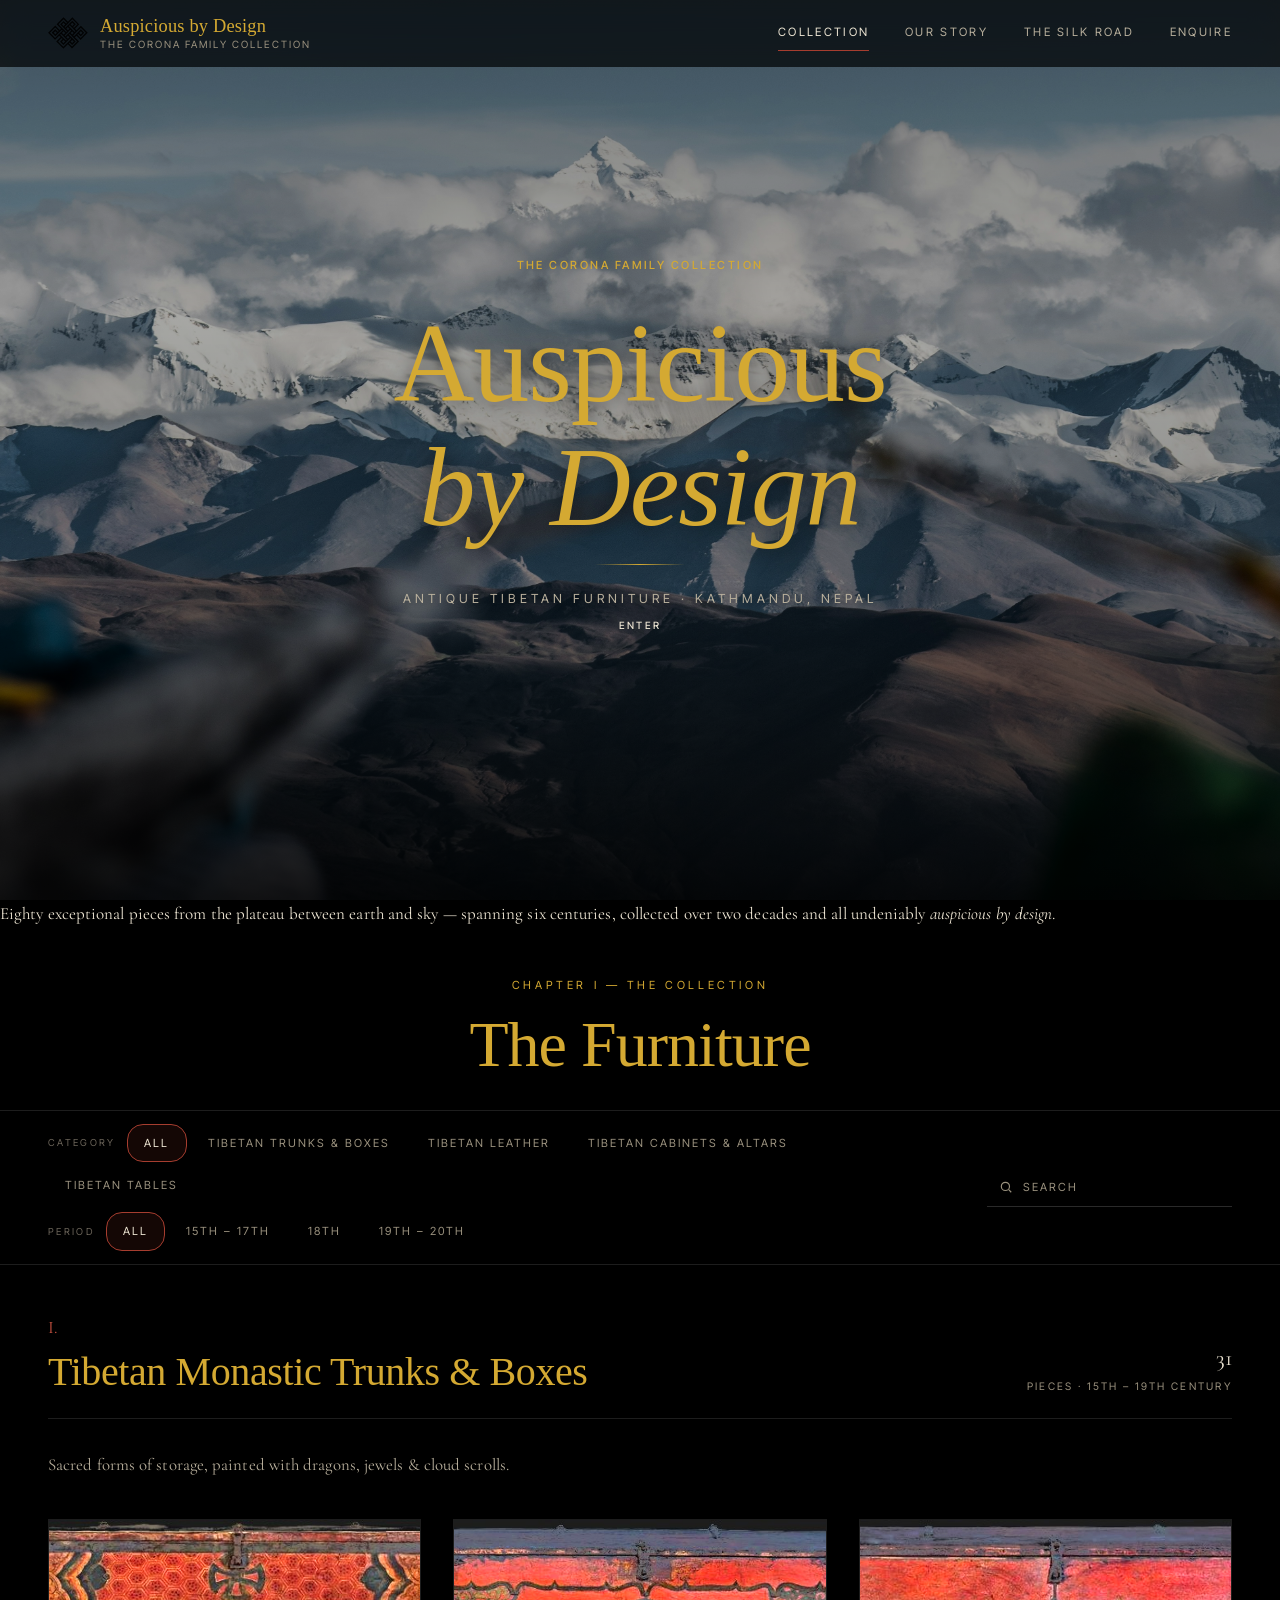
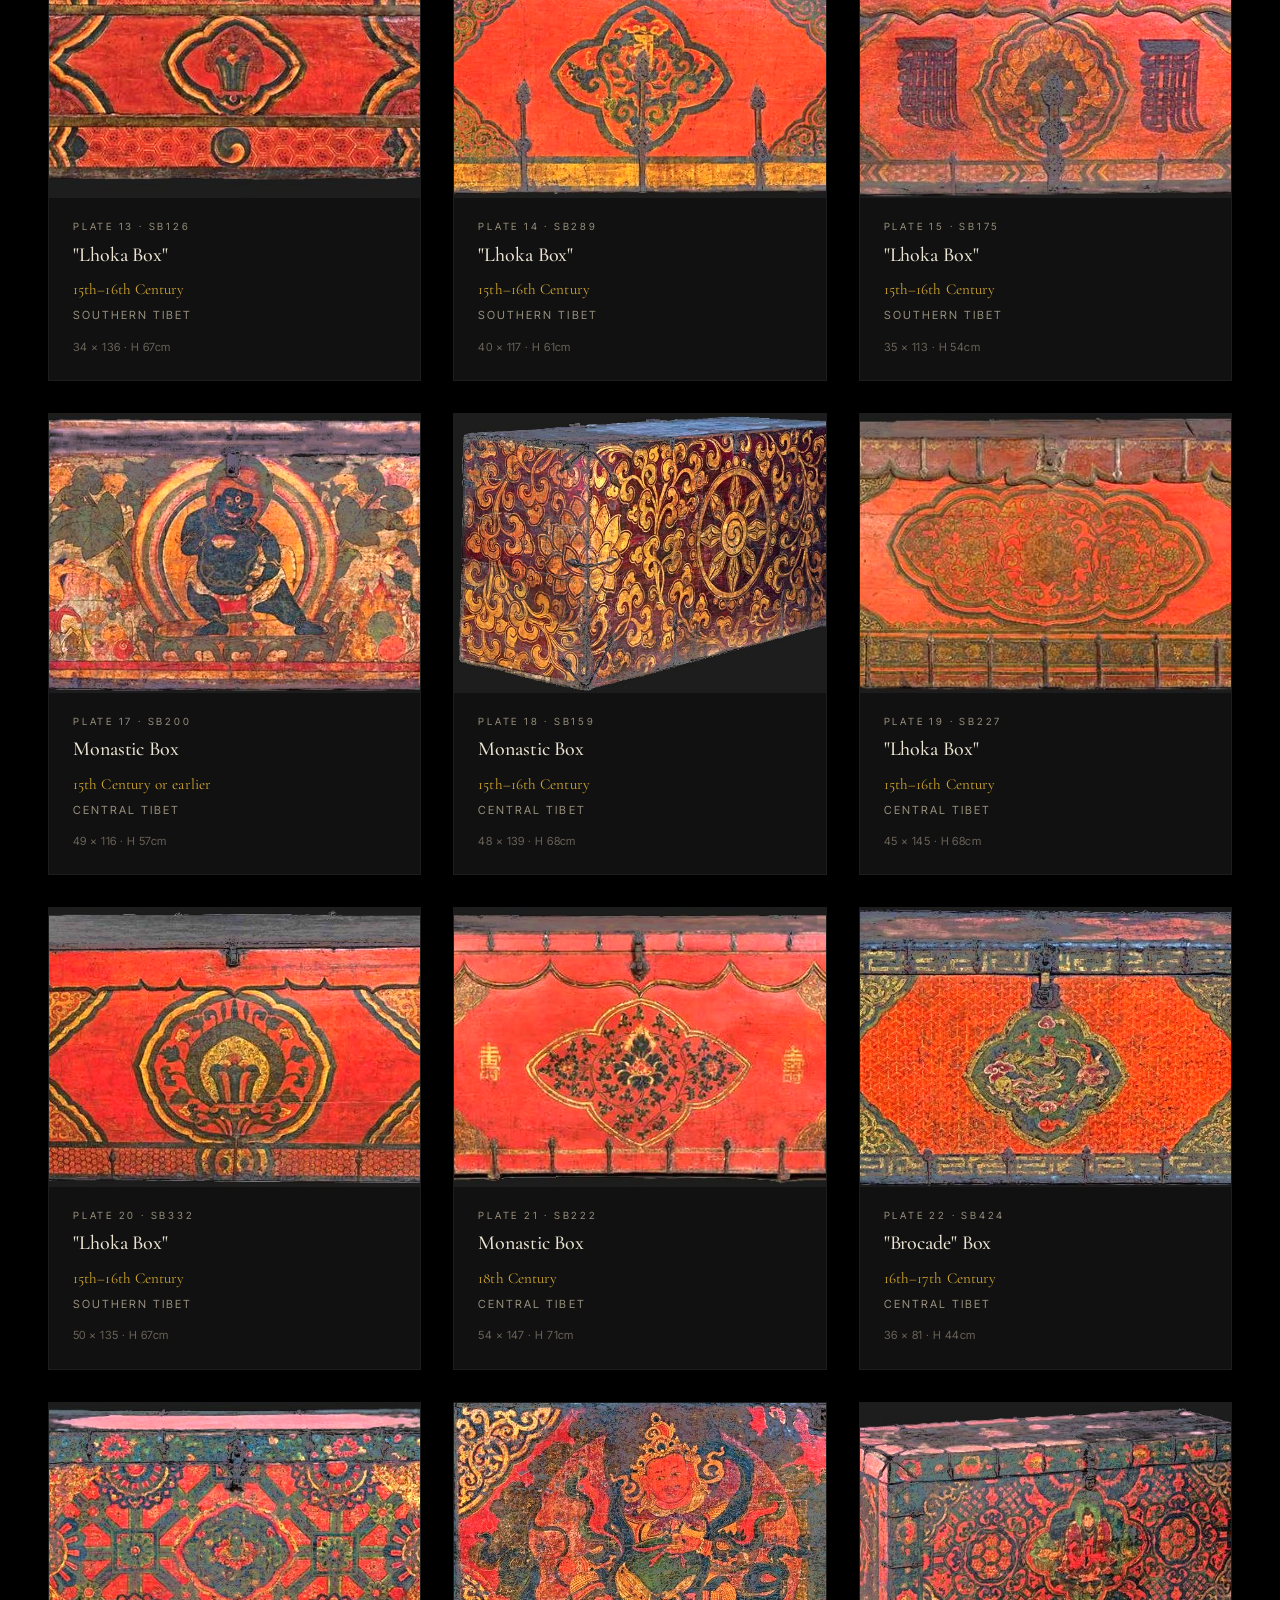
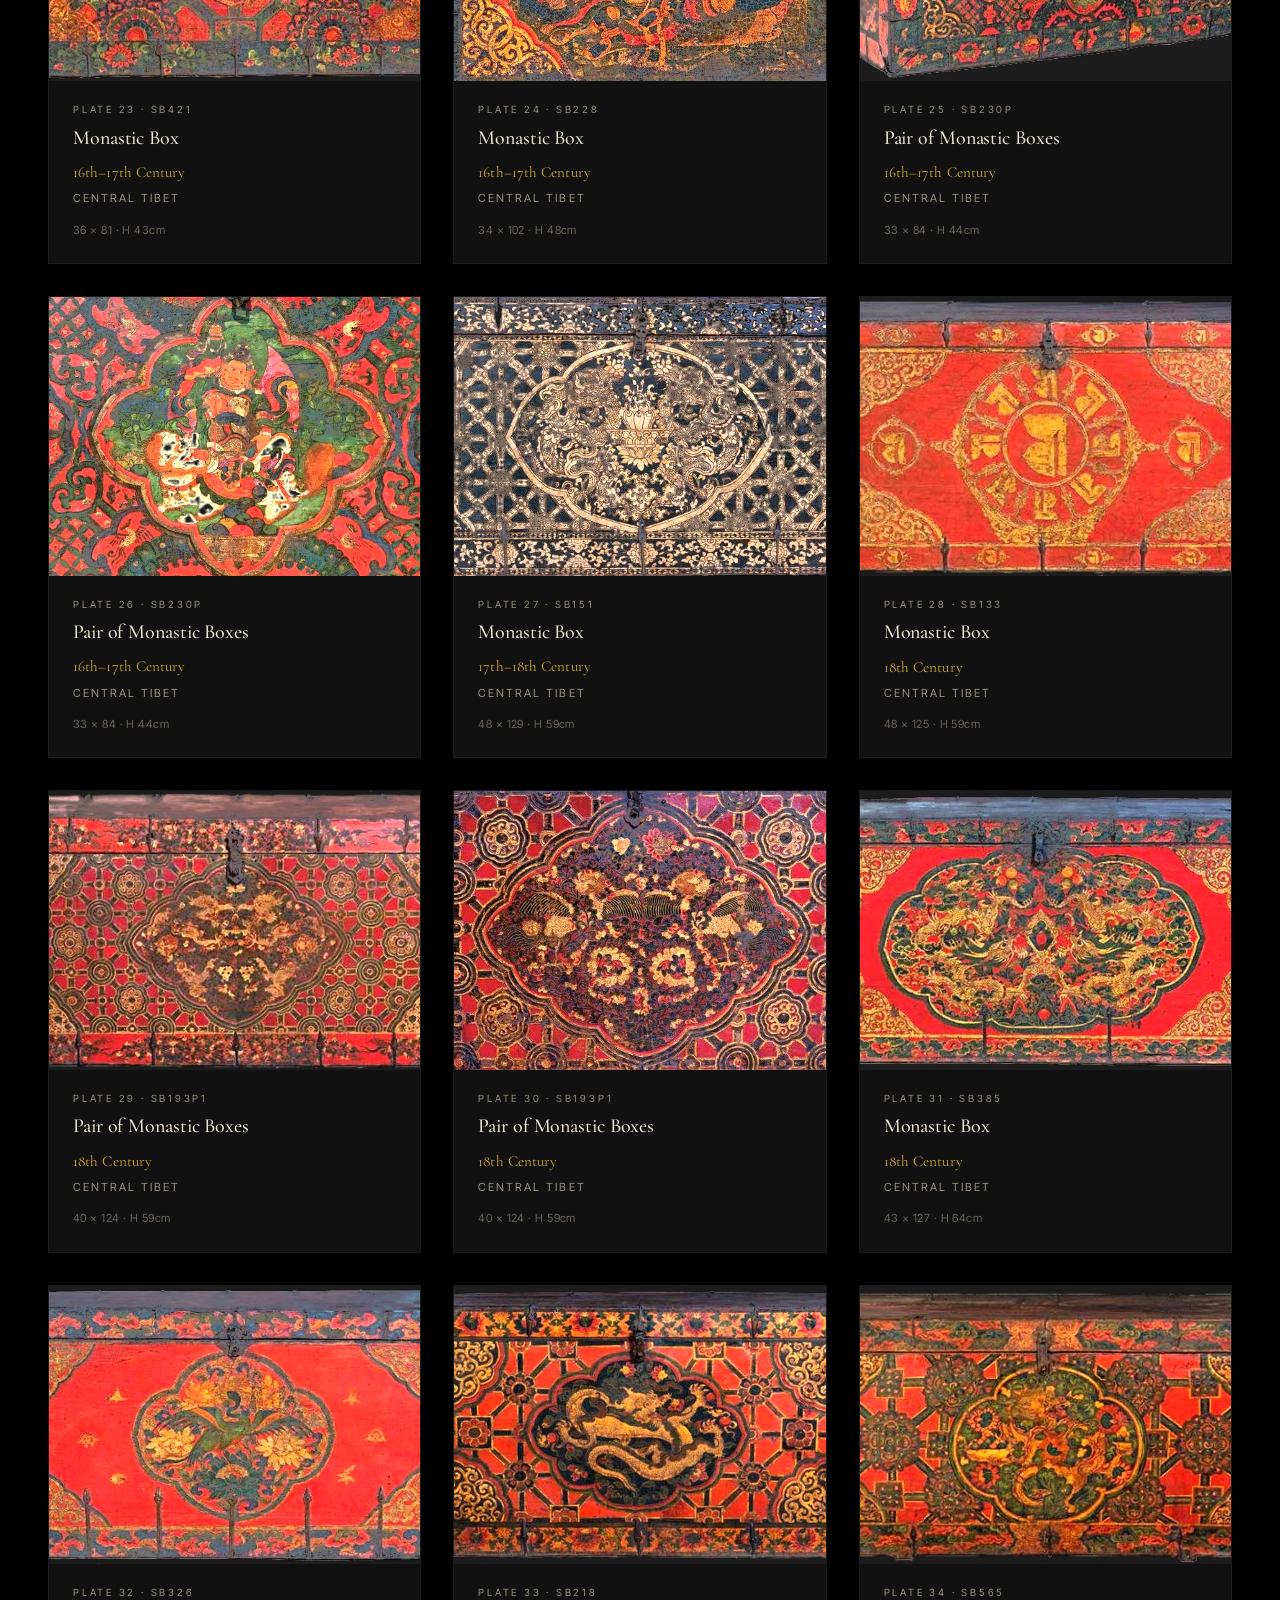
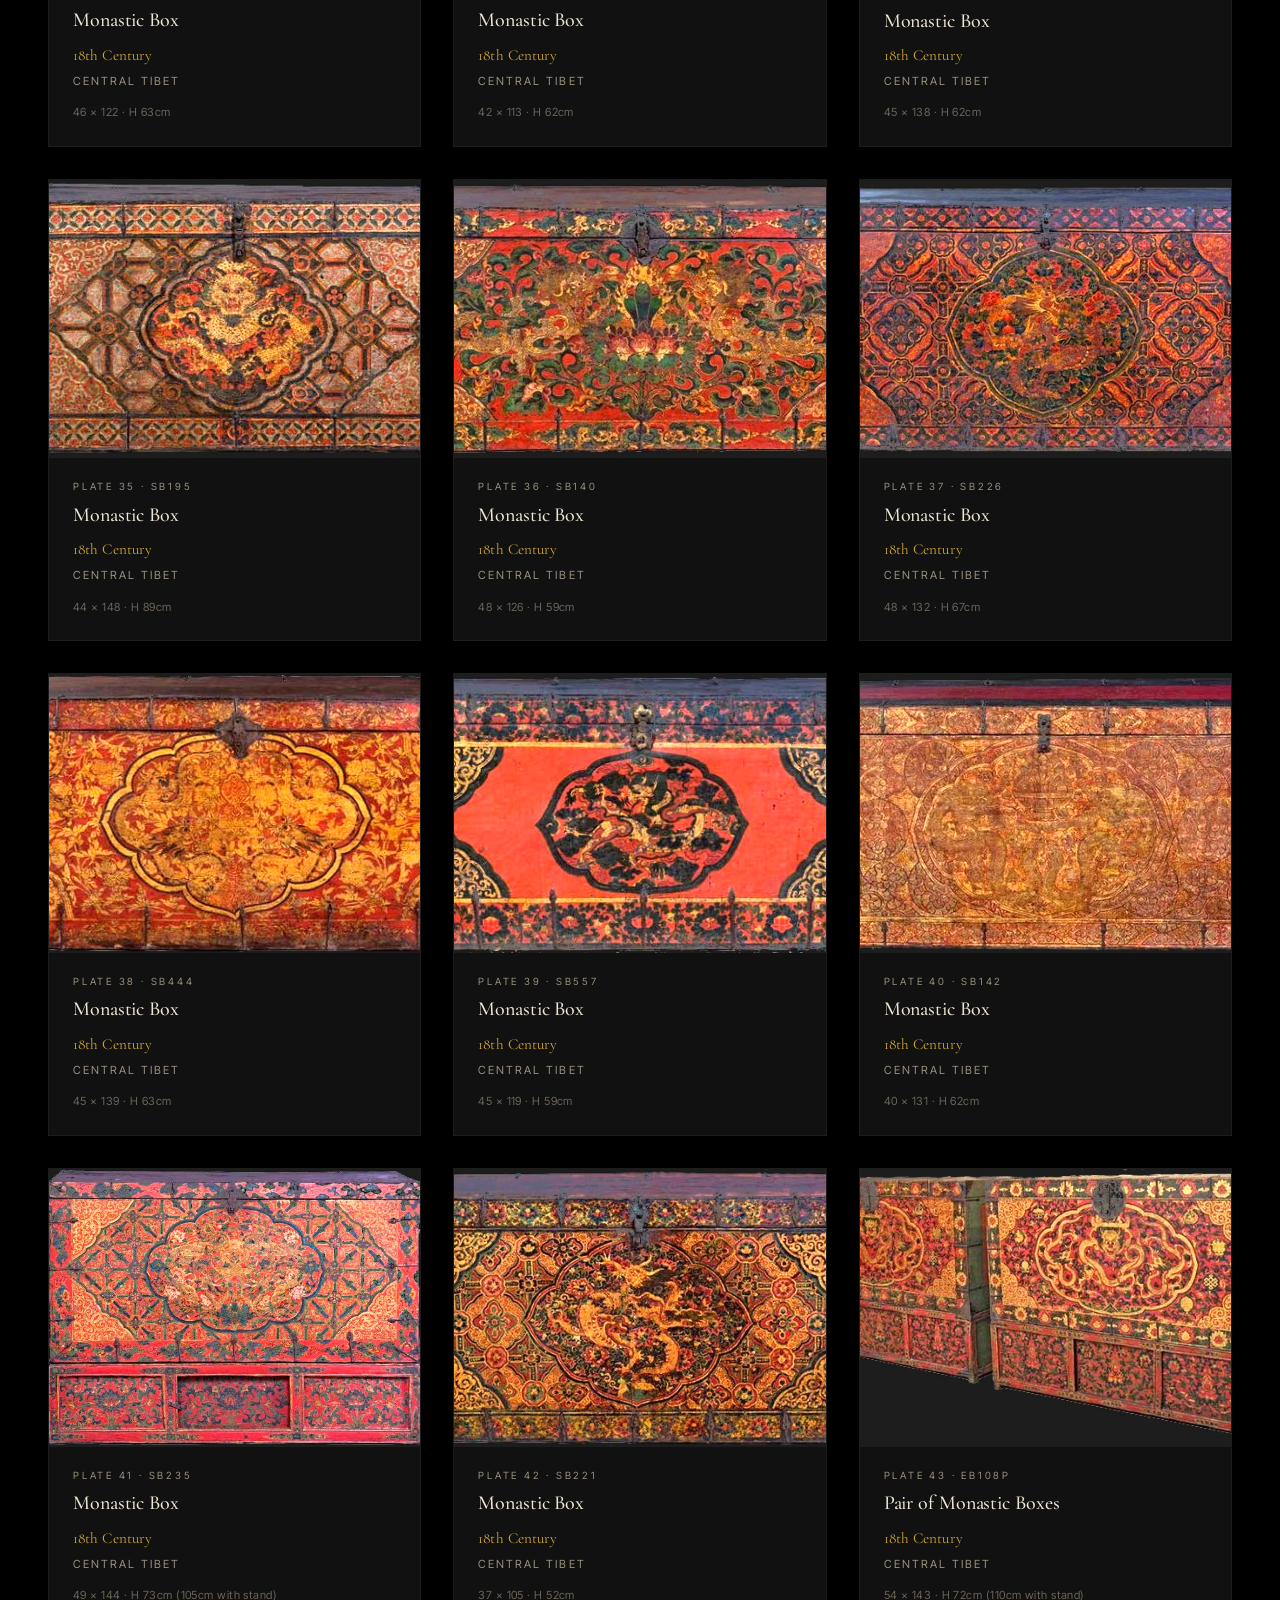
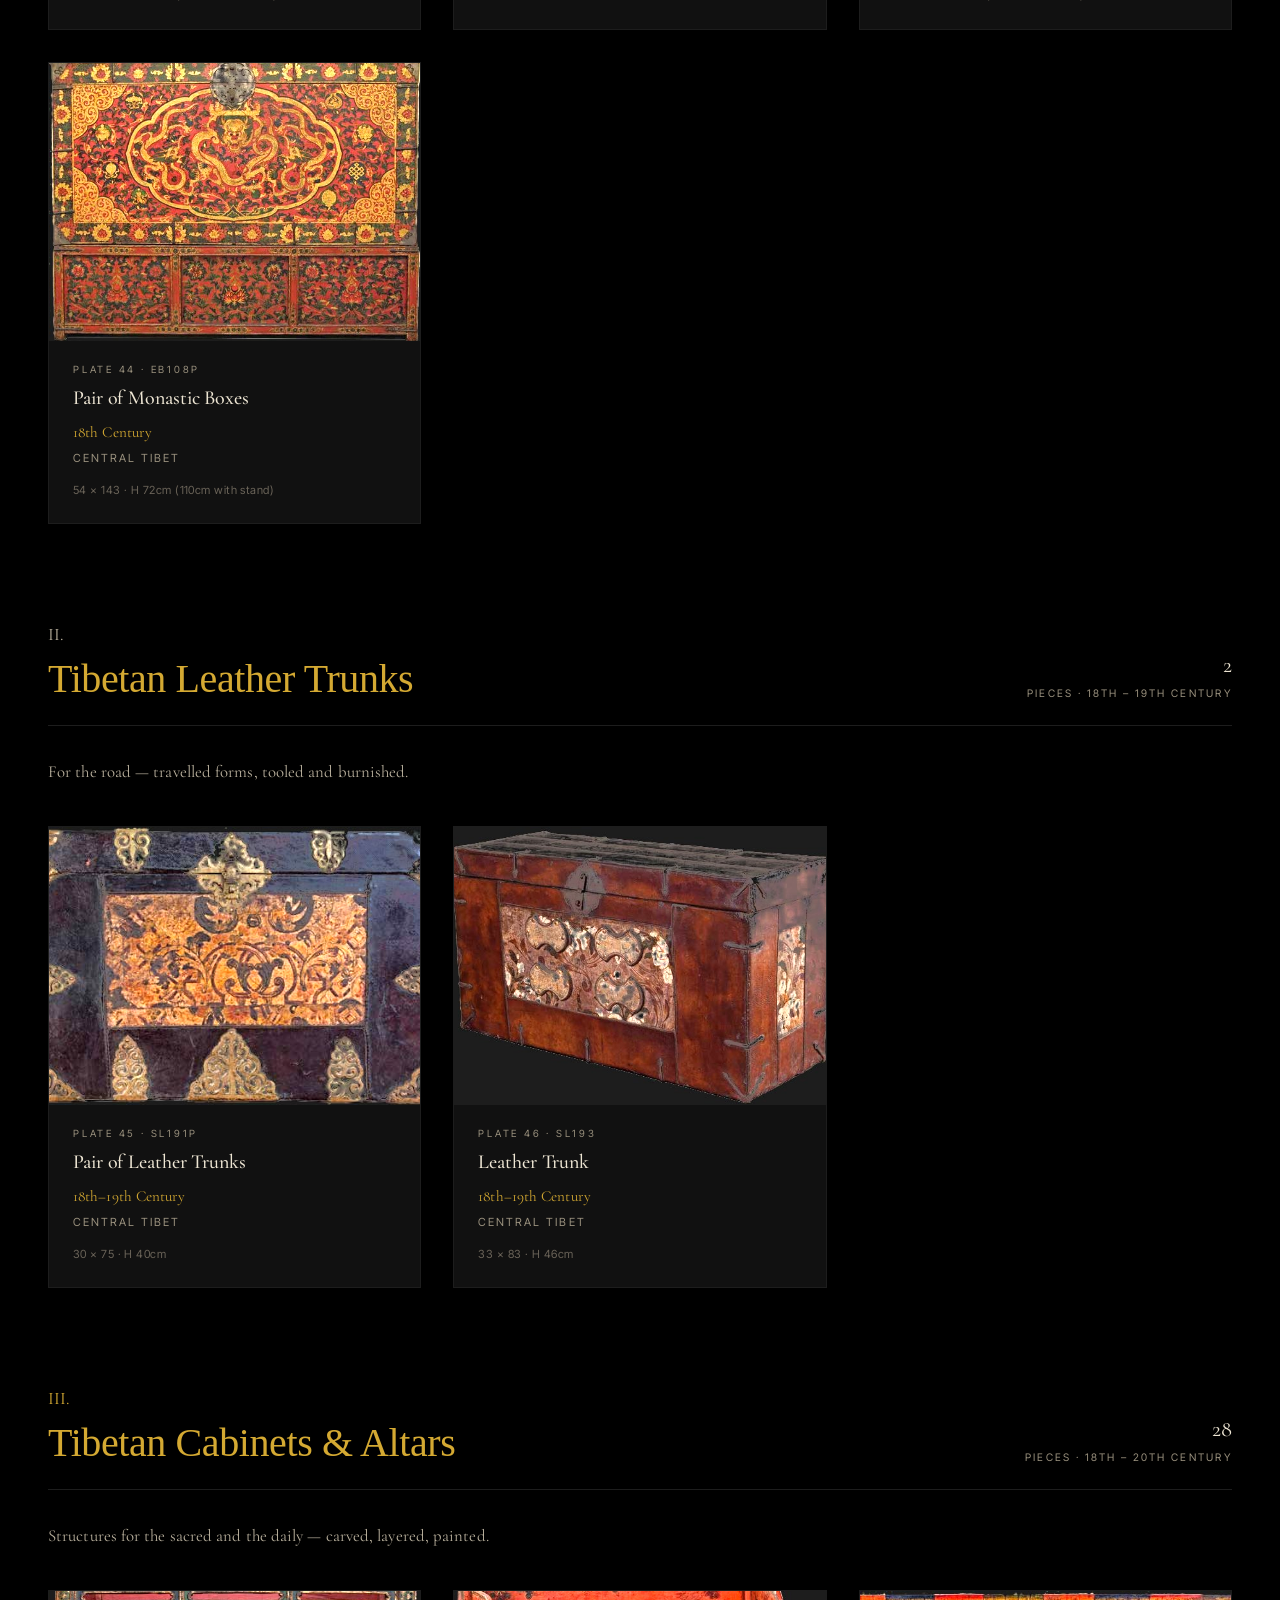
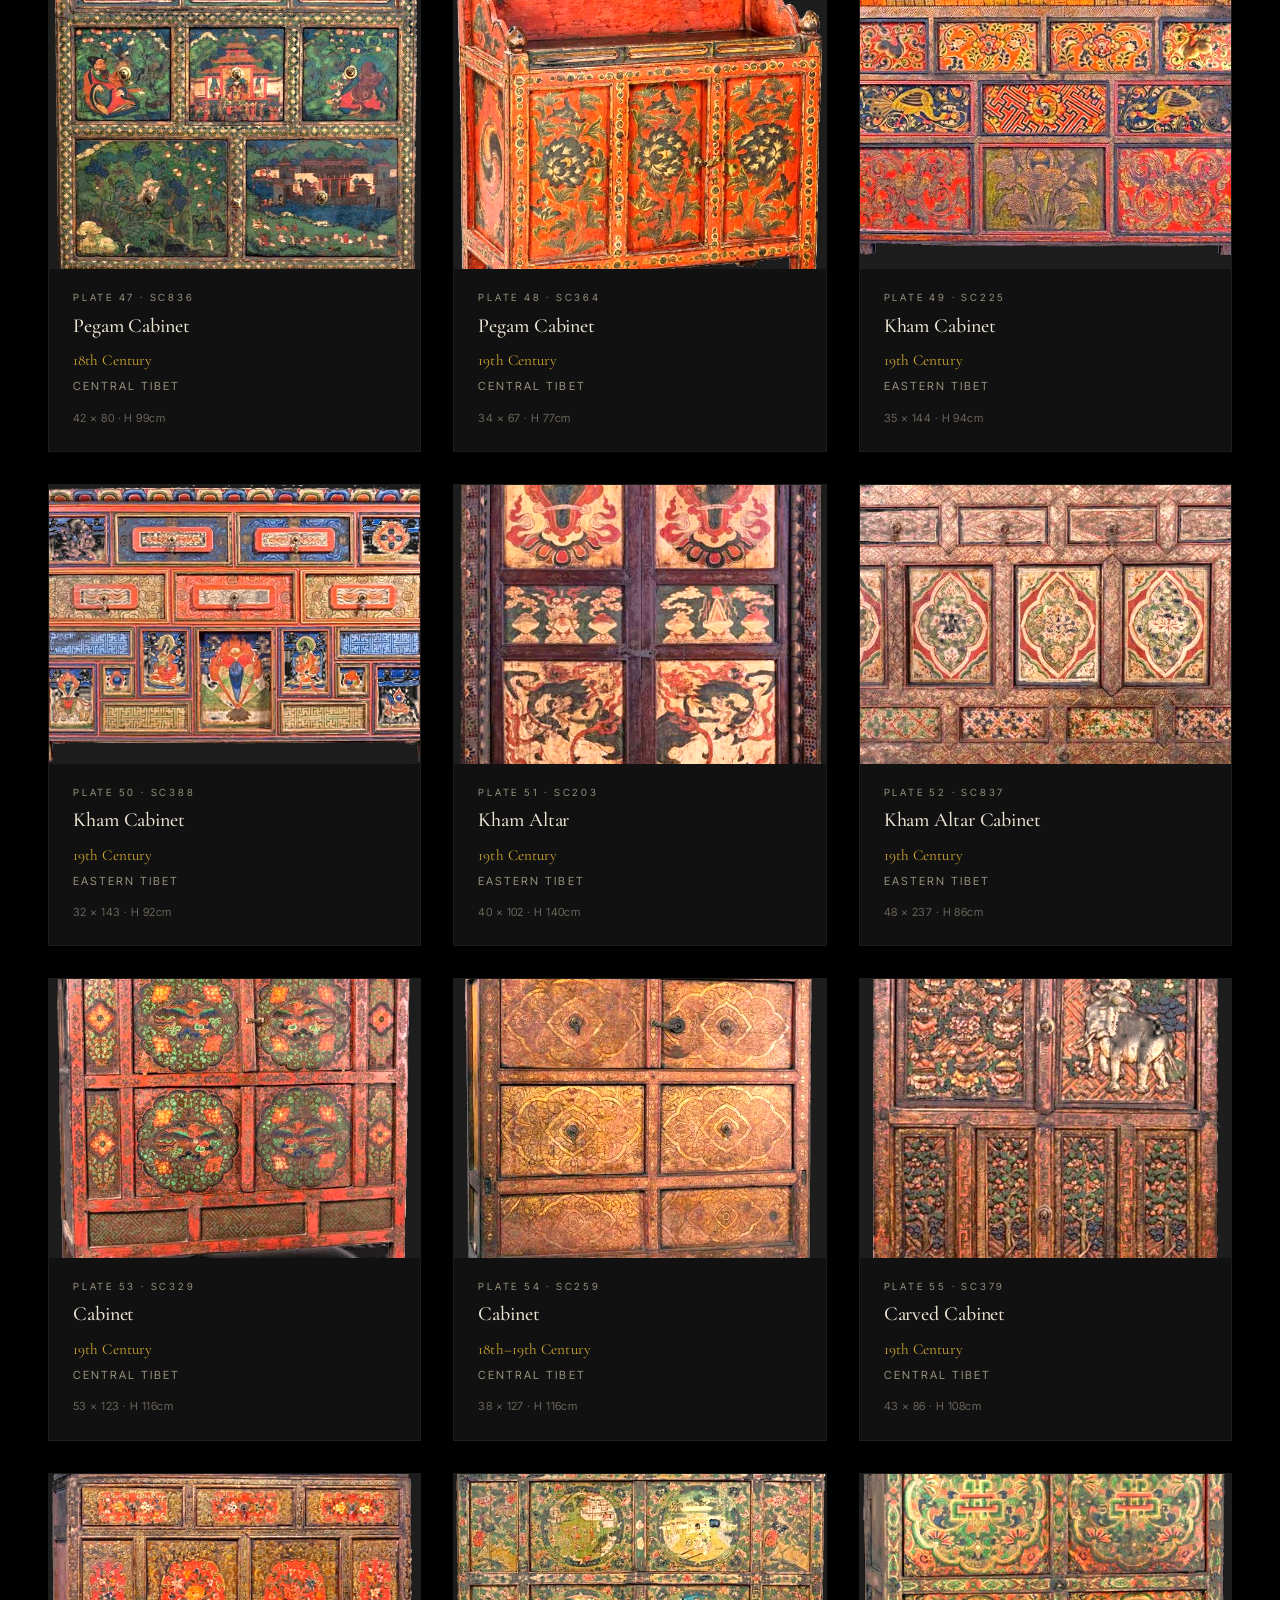
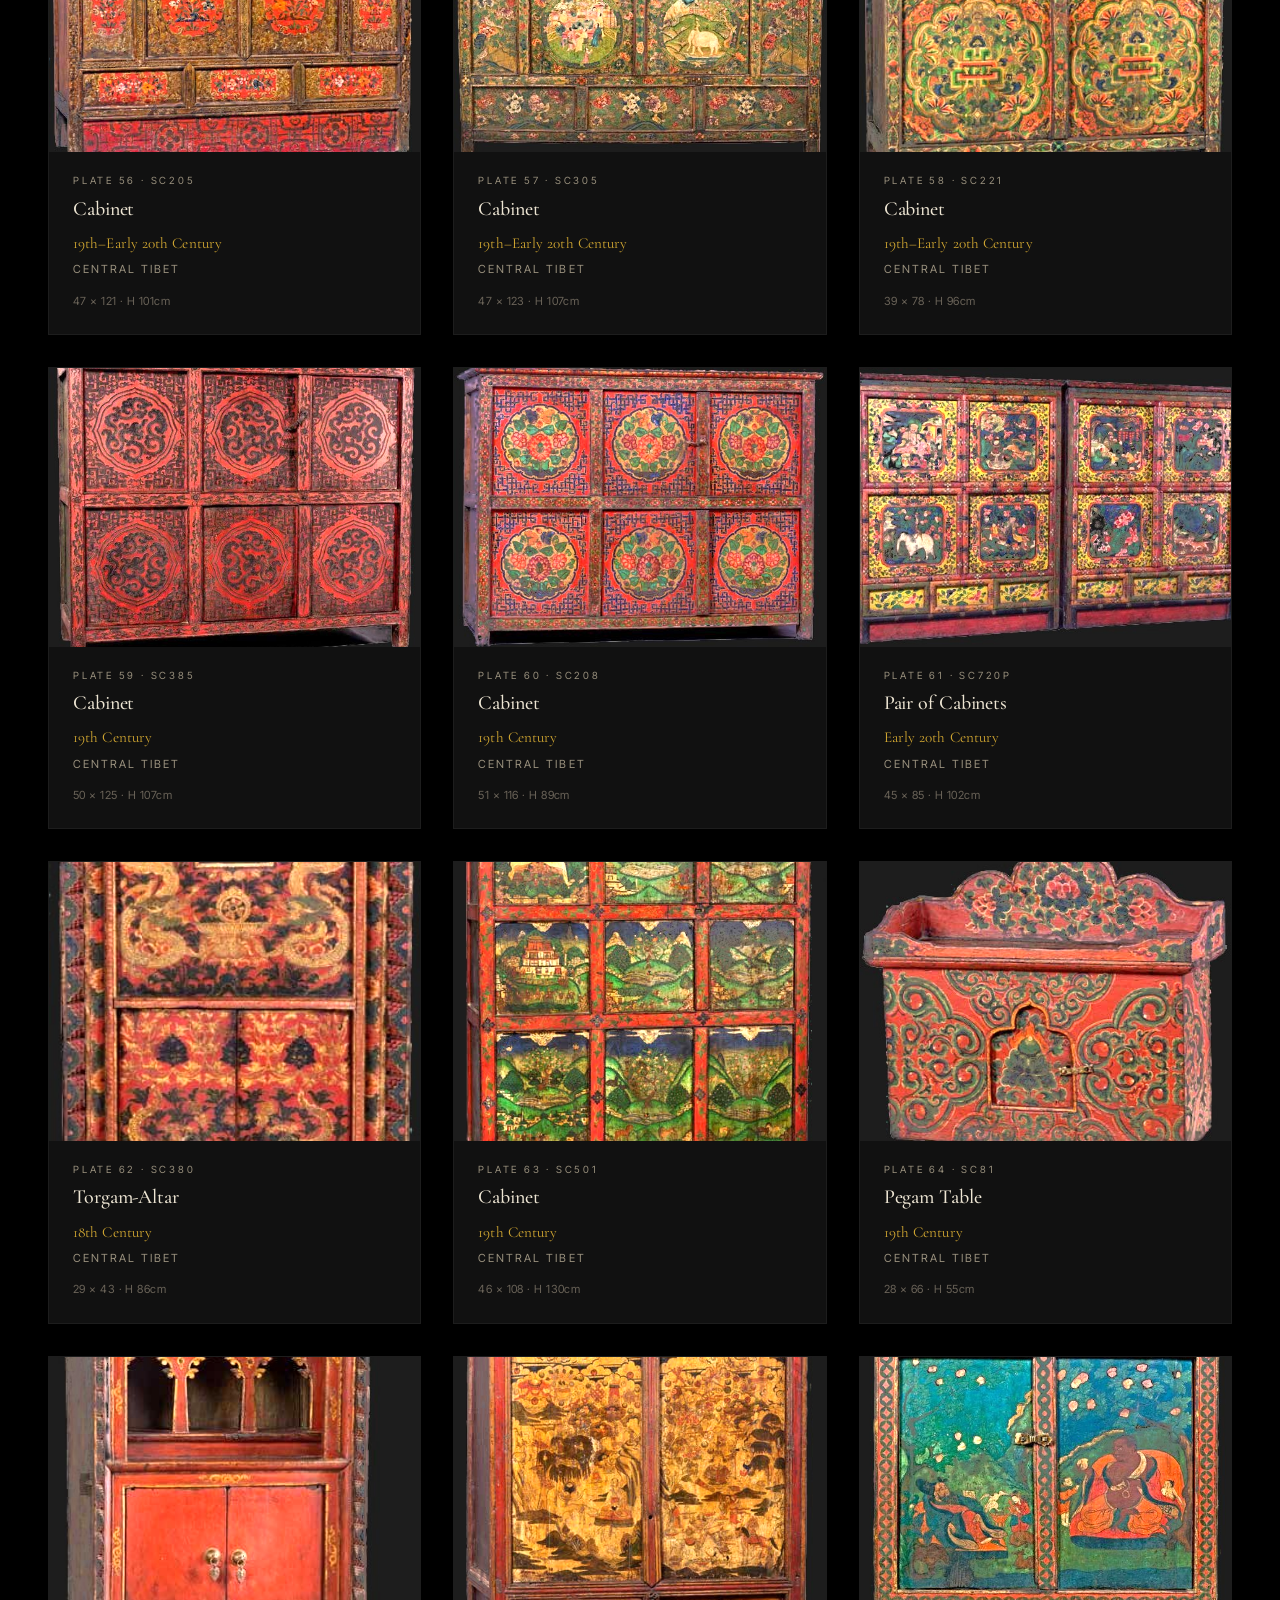
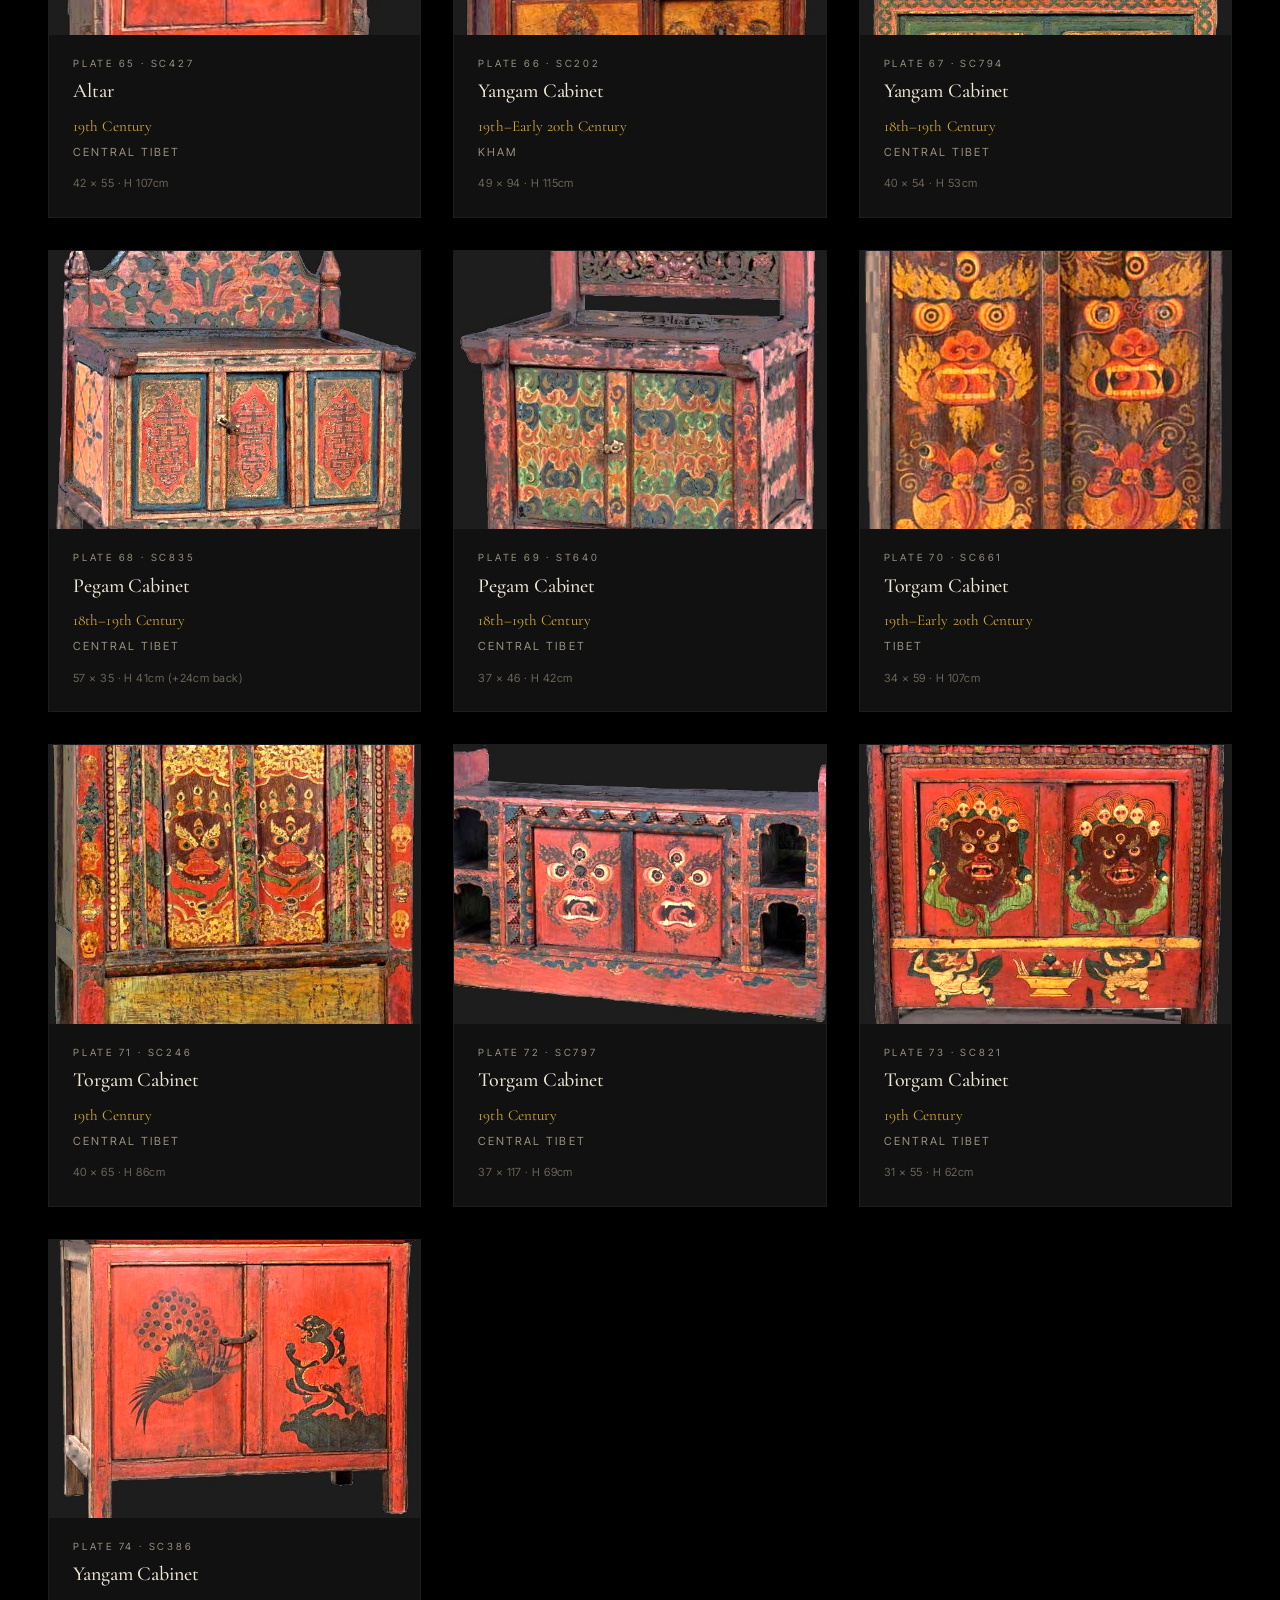
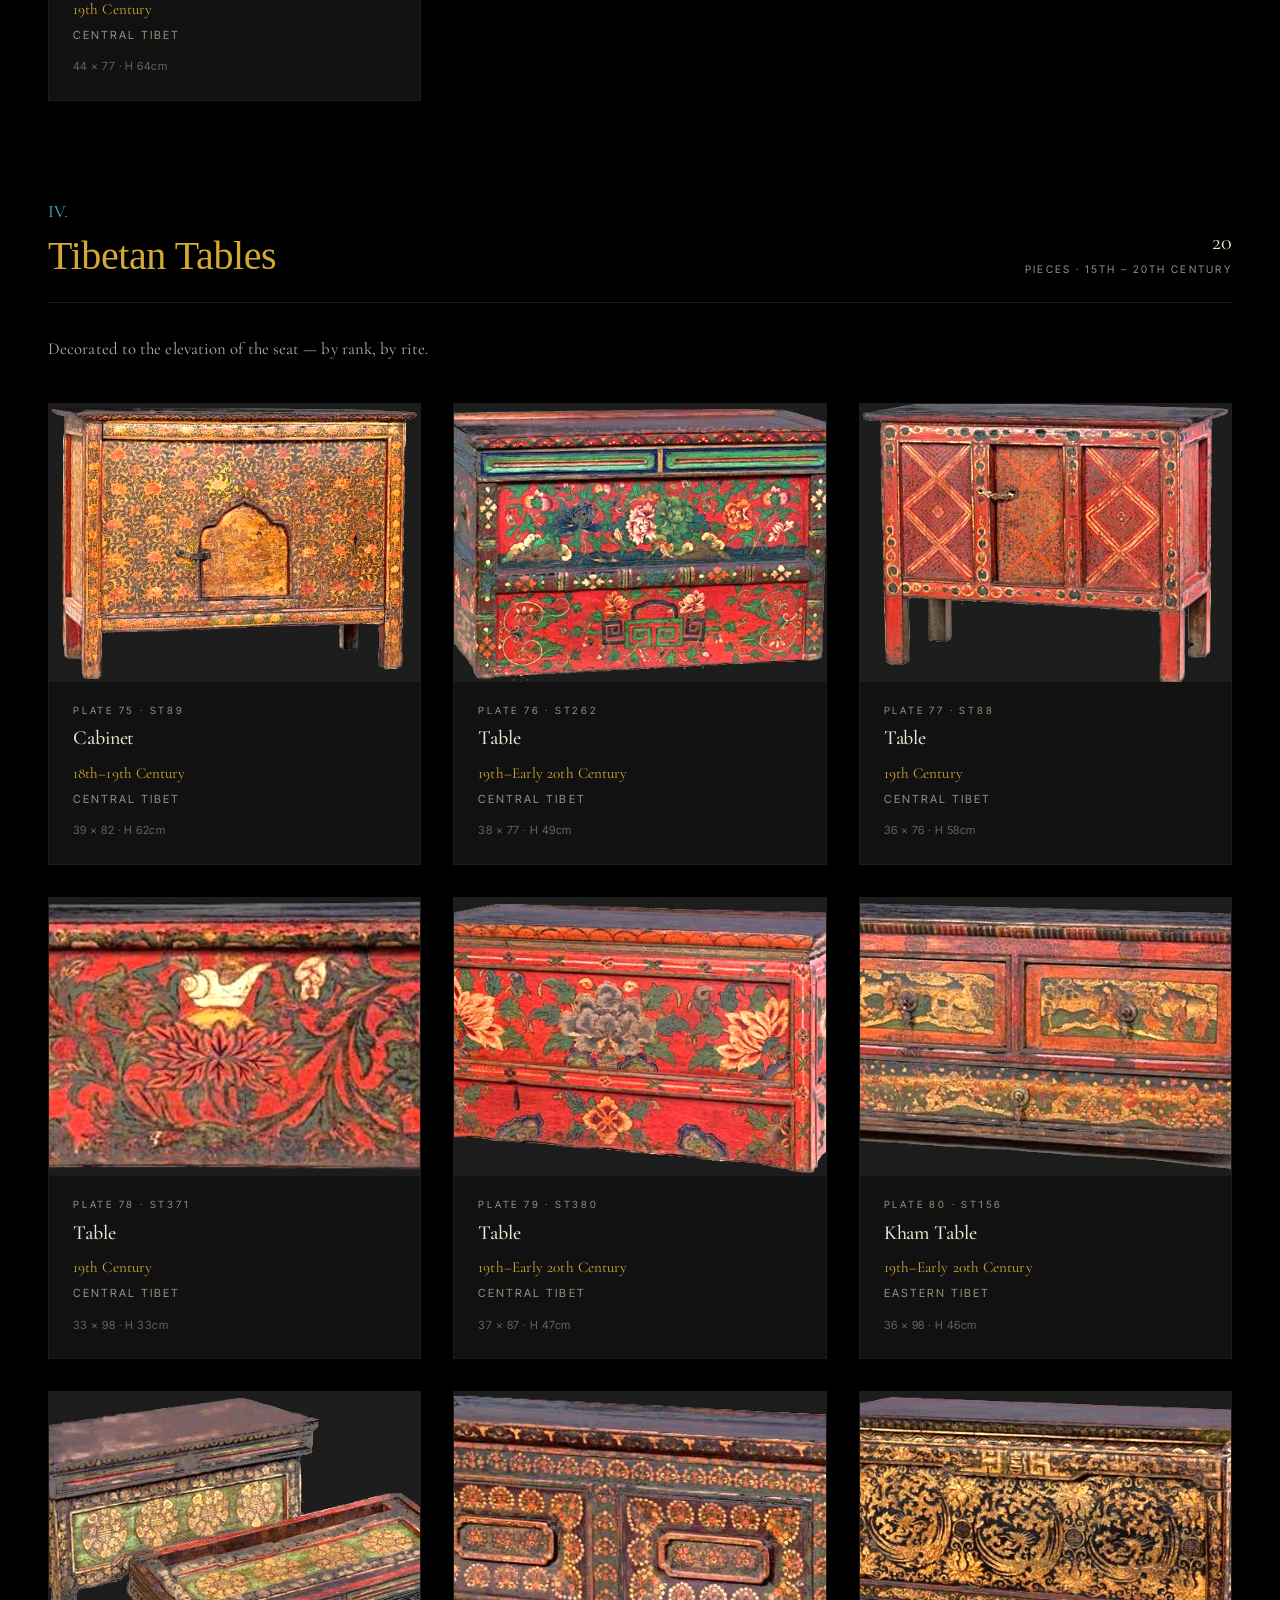
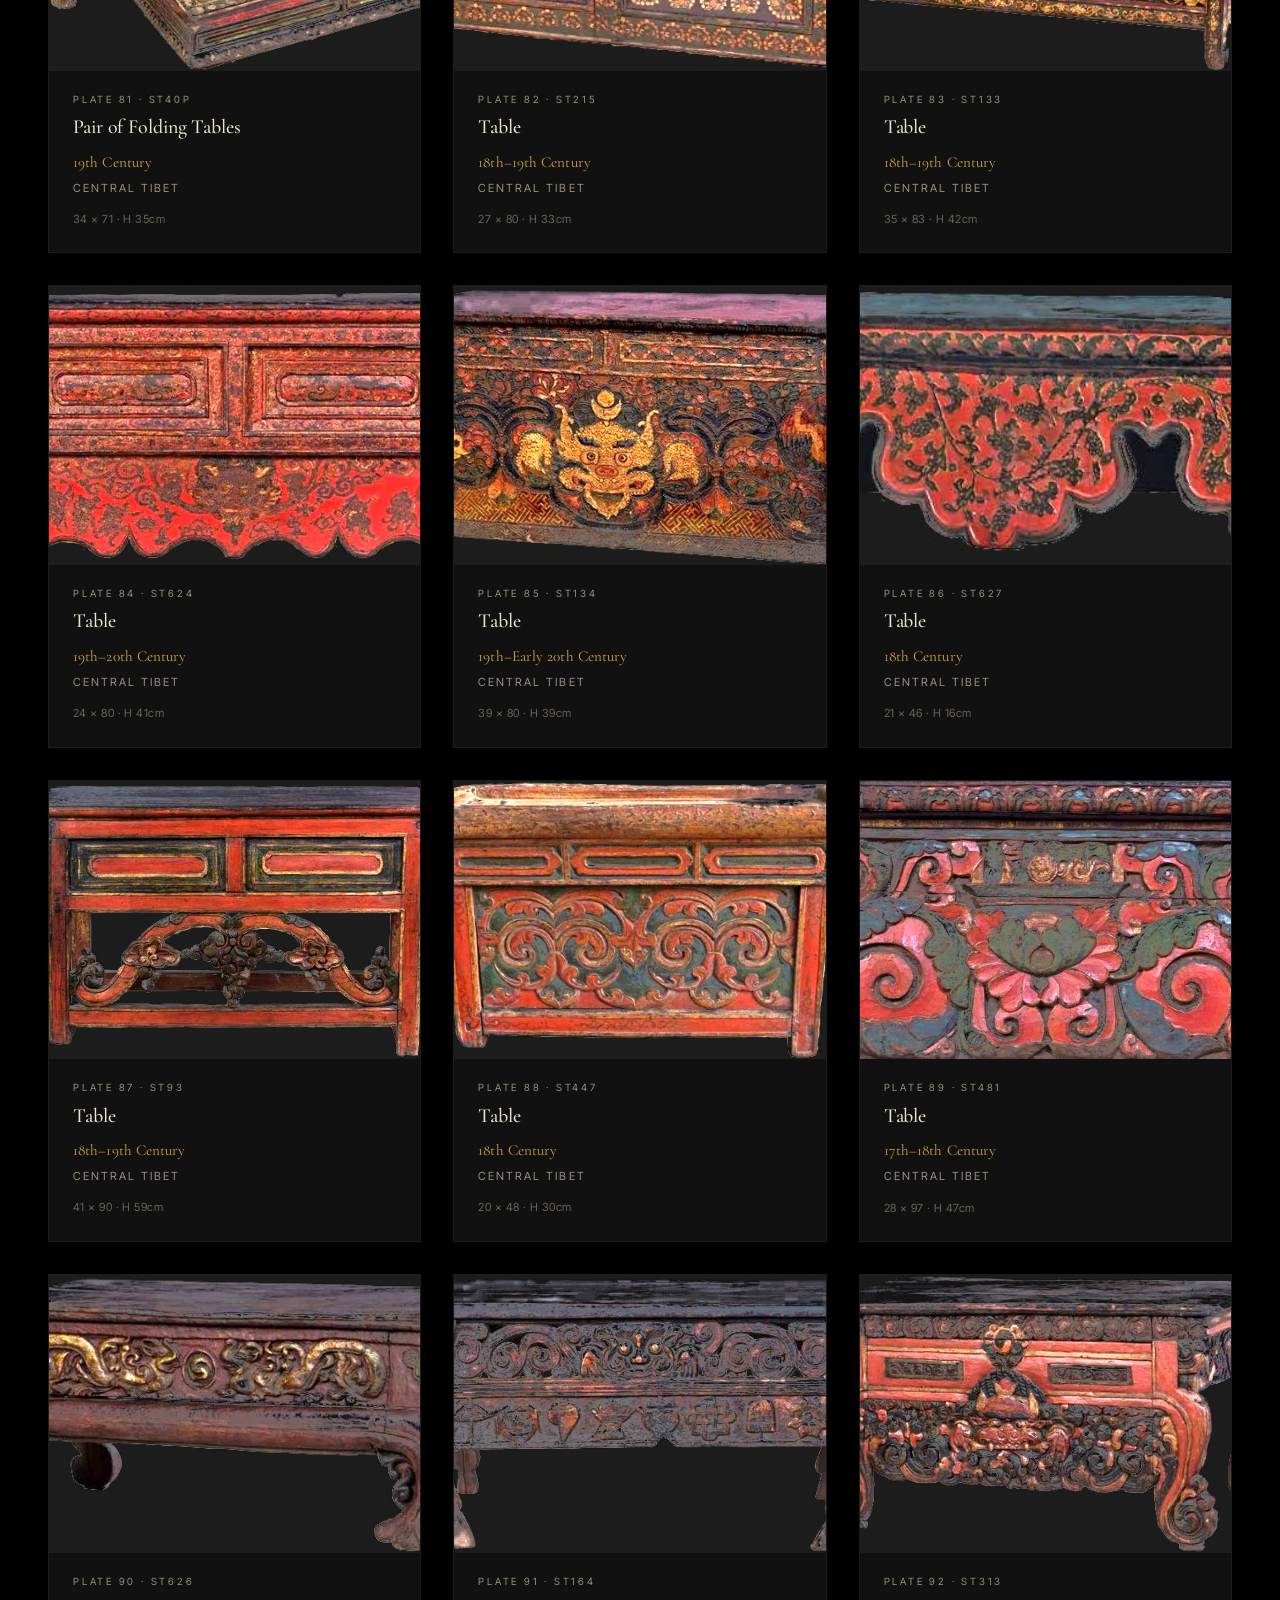
==== index.html @ d4606092 "Remove Plate 65 (SC81 back view), renumber plates, update enquiry text - Remove Plate 65 (back of SC" ====
<!DOCTYPE html>
<html lang="en">
<head>
  <meta charset="UTF-8">
  <meta name="viewport" content="width=device-width, initial-scale=1.0">
  <meta name="description" content="Auspicious by Design — eighty exceptional pieces of antique Tibetan furniture from the plateau between earth and sky, spanning six centuries, collected over two decades.">
  <meta name="theme-color" content="#000000">

  <title>Auspicious by Design — The Corona Family Collection</title>

  <link rel="preconnect" href="https://fonts.googleapis.com">
  <link rel="preconnect" href="https://fonts.gstatic.com" crossorigin>
  <link href="https://fonts.googleapis.com/css2?family=Cormorant+Garamond:ital,wght@0,300;0,400;0,500;0,600;1,300;1,400;1,500&family=Inter+Tight:wght@400;500;600&display=swap" rel="stylesheet">

  <link rel="stylesheet" href="css/style.css">

  <meta property="og:title" content="Auspicious by Design — The Corona Family Collection">
  <meta property="og:description" content="Eighty exceptional pieces of antique Tibetan furniture from the plateau between earth and sky, spanning six centuries, collected over two decades.">
  <meta property="og:image" content="images/landscapes/hero.jpg">
  <meta property="og:type" content="website">

  <link rel="icon" type="image/png" href="images/favicon.png">
</head>
<body>

  <!-- ═══════════════════════════════════════════════════
       HEADER
       ═══════════════════════════════════════════════════ -->
  <header class="site-header" id="site-header">
    <div class="header-inner">
      <a href="#" class="brand" aria-label="Auspicious by Design — home">
        <svg class="brand-mark" xmlns="http://www.w3.org/2000/svg" viewBox="0 0 804 645" fill="#fff" aria-hidden="true"><g transform="translate(0,645) scale(0.1,-0.1)"><path d="M2422 5687 c-380 -380 -692 -696 -692 -702 0 -5 195 -204 432 -442 238 -238 434 -437 436 -442 3 -8 -125 -142 -211 -221 l-48 -44 -442 442 -442 442 -726 -725 -726 -725 701 -705 c386 -388 707 -705 715 -705 7 0 197 183 422 408 225 224 413 408 417 410 4 1 70 -61 147 -139 l140 -140 -452 -448 -451 -447 717 -722 c394 -397 721 -722 726 -722 6 0 212 201 458 447 l448 448 417 -421 417 -422 715 709 714 710 -417 417 c-229 229 -417 422 -417 427 0 13 287 290 300 290 6 0 197 -186 425 -414 l414 -415 720 720 721 719 -692 697 -693 697 -444 -440 -444 -441 -151 151 -151 151 439 439 440 440 -35 38 c-19 21 -335 340 -702 708 l-666 670 -446 -445 -445 -445 -438 443 c-240 243 -442 442 -447 442 -6 0 -322 -312 -703 -693z m1388 -382 c0 -6 -36 -46 -80 -90 l-80 -80 -263 263 -262 262 -348 -347 -348 -347 320 -320 c460 -461 1000 -1006 1034 -1044 l30 -33 -69 -70 c-37 -38 -73 -69 -79 -69 -12 0 -1555 1545 -1555 1557 0 4 228 233 508 510 l507 503 343 -343 c188 -188 342 -347 342 -352z m1605 175 l510 -510 -342 -340 c-188 -187 -345 -340 -350 -340 -12 0 -153 143 -153 155 0 6 117 127 259 269 l260 259 -351 356 c-192 196 -353 356 -358 356 -4 0 -322 -312 -705 -692 -384 -381 -701 -693 -704 -693 -4 0 -38 32 -76 70 l-70 71 775 774 c426 426 780 774 785 775 6 0 239 -229 520 -510z m-361 -341 c86 -89 156 -165 156 -168 0 -3 -74 -80 -165 -171 l-165 -165 -167 168 -168 167 165 165 c91 91 170 165 176 165 7 0 82 -73 168 -161z m-1750 -47 c77 -78 142 -146 143 -150 2 -4 -65 -74 -147 -157 l-150 -149 -167 166 -167 167 153 151 154 151 20 -18 c11 -10 83 -82 161 -161z m1458 -729 c222 -221 485 -485 586 -586 l183 -184 -82 -81 c-46 -45 -88 -82 -93 -82 -6 0 -273 264 -594 587 l-582 587 82 83 c46 46 86 82 90 81 4 -2 189 -184 410 -405z m-597 -443 l-155 -155 -167 167 -168 168 155 155 155 155 167 -167 168 -168 -155 -155z m-2361 69 c185 -188 336 -345 334 -349 -5 -13 -158 -170 -166 -170 -4 0 -122 115 -262 255 -140 140 -258 255 -261 255 -9 0 -691 -681 -687 -686 57 -63 706 -704 713 -704 5 0 306 296 667 657 l658 658 72 -72 72 -72 -79 -83 c-44 -46 -387 -389 -763 -763 l-682 -680 -518 518 -517 517 530 530 c292 291 535 529 541 530 6 0 163 -153 348 -341z m5308 -206 c274 -274 498 -500 498 -503 0 -4 -991 -999 -1046 -1050 -7 -6 -644 632 -644 645 0 6 36 46 80 90 l80 80 254 -254 c182 -182 258 -251 267 -245 26 15 709 699 709 709 0 6 -157 167 -349 359 l-349 349 -696 -699 -696 -699 -82 82 -82 82 774 776 c426 426 777 775 780 775 3 0 229 -224 502 -497z m-2519 19 l77 -77 -583 -583 c-320 -320 -587 -582 -592 -582 -6 0 -44 34 -85 75 l-75 76 585 584 c322 321 587 584 590 584 3 1 40 -34 83 -77z m-2979 -369 c86 -86 156 -159 156 -163 0 -4 -233 -241 -296 -300 -7 -6 -324 312 -324 326 0 13 285 294 298 294 5 0 80 -70 166 -157z m5162 -19 l157 -156 -170 -170 -170 -170 -154 157 c-85 86 -156 158 -158 161 -5 5 321 334 331 334 4 0 78 -70 164 -156z m-3466 -19 l165 -165 -162 -160 c-89 -88 -165 -160 -170 -160 -11 0 -323 313 -323 325 0 10 310 325 320 325 3 0 79 -74 170 -165z m1850 -170 c0 -6 -66 -77 -148 -158 l-147 -147 -155 155 -155 156 155 149 155 149 148 -147 c81 -81 147 -151 147 -157z m-2356 -368 c99 -100 363 -366 586 -590 l404 -407 -82 -83 -82 -82 -590 590 -589 590 82 83 c45 45 83 82 85 82 2 0 86 -82 186 -183z m2311 -577 c410 -409 745 -747 745 -750 0 -3 -232 -237 -515 -520 l-515 -515 -320 320 c-176 176 -320 325 -320 330 0 6 35 46 78 88 l79 78 254 -256 254 -255 360 360 360 360 -675 675 c-371 371 -677 680 -678 685 -4 12 128 152 140 148 4 -2 343 -338 753 -748z m-945 256 l151 -150 -165 -165 -166 -166 -152 153 -153 152 165 165 c90 90 165 163 167 162 1 -1 70 -69 153 -151z m-1325 -437 l100 -101 -258 -253 c-141 -139 -257 -258 -257 -266 0 -7 152 -165 338 -351 l338 -339 571 568 c313 312 631 628 705 701 l136 134 73 -77 c41 -42 75 -80 77 -84 2 -7 -1561 -1574 -1576 -1579 -8 -2 -953 942 -1022 1021 l-33 38 344 344 c189 189 349 344 354 344 6 1 55 -44 110 -100z m2188 -427 l157 -157 -165 -165 -165 -165 -160 160 -160 160 162 162 c90 90 165 163 168 163 3 0 76 -71 163 -158z m-1741 -20 l148 -148 -164 -163 -164 -163 -153 152 -153 152 160 159 c87 87 164 158 169 159 6 0 76 -66 157 -148z"/></g></svg>
        <div class="brand-text">
          <span class="title">Auspicious by Design</span>
          <span class="sub">The Corona Family Collection</span>
        </div>
      </a>

      <nav class="nav" aria-label="Primary">
        <a href="#collection">Collection</a>
        <a href="#story">Our Story</a>
        <a href="#silkroad">The Silk Road</a>
        <a href="#enquire">Enquire</a>
      </nav>

      <button class="nav-toggle" id="nav-toggle" aria-label="Open menu" aria-controls="nav-drawer">
        <span></span><span></span><span></span>
      </button>
    </div>
  </header>

  <!-- Mobile drawer -->
  <aside class="nav-drawer" id="nav-drawer" aria-label="Mobile navigation">
    <a href="#collection">Collection</a>
    <a href="#story">Our Story</a>
    <a href="#silkroad">The Silk Road</a>
    <a href="#enquire">Enquire</a>
  </aside>

  <!-- ═══════════════════════════════════════════════════
       HERO
       ═══════════════════════════════════════════════════ -->
  <section class="hero" id="top">
    <div class="hero-bg" aria-hidden="true"></div>
    <div class="hero-veil" aria-hidden="true"></div>

    <div class="hero-top">
      <span class="tracked crest">The Corona Family Collection</span>
    </div>

    <div class="hero-content">
      <h1 class="hero-title">
        Auspicious
        <span class="by"><em>by Design</em></span>
      </h1>
      <div class="hero-rule"></div>
      <p class="hero-sub">Antique Tibetan Furniture · Kathmandu, Nepal</p>
    </div>

    <a class="hero-scroll" href="#intro" aria-label="Scroll to introduction">
      <span class="tracked-sm">Enter</span>
      <span class="line" aria-hidden="true"></span>
    </a>
  </section>

  <!-- ═══════════════════════════════════════════════════
       INTRO + STATS
       ═══════════════════════════════════════════════════ -->
  <section class="intro" id="intro">
    <div class="intro-inner">
      <p class="intro-lead">
        Eighty exceptional pieces from the plateau between earth and sky &mdash; spanning six centuries,
        collected over two decades and all undeniably <em>auspicious by design</em>.
      </p>
    </div>
  </section>

  <!-- ═══════════════════════════════════════════════════
       COLLECTION
       ═══════════════════════════════════════════════════ -->
  <main class="collection" id="collection">
    <div class="section-head">
      <div class="section-eyebrow">Chapter I &mdash; The Collection</div>
      <h2 class="section-title">The Furniture</h2>
    </div>

    <!-- Filter bar -->
    <div class="filter-bar" role="region" aria-label="Filter and search">
      <div class="filter-inner">
        <div class="filter-groups">
          <div class="filter-group" role="group" aria-label="Filter by category" data-label="Category">
            <button class="chip active" data-cat-filter="all">All</button>
            <button class="chip" data-cat-filter="boxes">Tibetan Trunks &amp; Boxes</button>
            <button class="chip" data-cat-filter="leather">Tibetan Leather</button>
            <button class="chip" data-cat-filter="cabinets">Tibetan Cabinets &amp; Altars</button>
            <button class="chip" data-cat-filter="tables">Tibetan Tables</button>
          </div>

          <div class="filter-group" role="group" aria-label="Filter by period" data-label="Period">
            <button class="chip active" data-period-filter="all">All</button>
            <button class="chip" data-period-filter="15-17">15th – 17th</button>
            <button class="chip" data-period-filter="18">18th</button>
            <button class="chip" data-period-filter="19-20">19th – 20th</button>
          </div>
        </div>

        <div class="search-wrap">
          <svg class="search-icon" viewBox="0 0 24 24" fill="none" stroke="currentColor" stroke-width="2" aria-hidden="true">
            <circle cx="11" cy="11" r="7"/><path d="M21 21l-4.35-4.35"/>
          </svg>
          <input id="search-input" class="search-input" type="search" placeholder="Search" aria-label="Search the collection">
        </div>
      </div>
    </div>

    <!-- Categories render here -->
    <div id="collection-root"></div>
  </main>

  <!-- ═══════════════════════════════════════════════════
       OUR STORY
       ═══════════════════════════════════════════════════ -->
  <section class="story" id="story">
    <div class="section-head">
      <div class="section-eyebrow">Chapter II &mdash; The Collection's Story</div>
      <h2 class="section-title">Our <span class="it">Story</span></h2>
    </div>

    <div class="story-image">
      <img src="images/landscapes/chapter1.jpg" alt="The Tibetan plateau — golden grasslands meet snow-capped mountains at dusk" loading="lazy">
    </div>

    <div class="story-inner">
      <div class="story-block">
        <h3>An unexpected captivation</h3>
        <p>
          As Tibet opened cautiously to the outside world in the 1980s, most visiting foreigners
          were stunned by the rugged beauty of the landscape, the extent of the destruction wreaked
          on the culture since the Chinese occupation in 1950, the wonder and scale of the
          monasteries that were slowly being re-built, and the welcoming smiles of the Tibetans.
        </p>
        <p>
          There was so much to explore and so much to learn. Tibetan furniture was not first on the
          list, but for us it turned out to be another captivating aspect of the culture of Tibet
          and the start of a deep involvement &mdash; buying, restoring, and eventually
          selling some exceptional pieces.
        </p>
      </div>

      <div class="story-block">
        <h3>The dealer's experience</h3>
        <p>
          Luca and I clearly recall our anticipation of entering a Lhasa dealer's home, adjusting
          to the darkness after the bright mountain sunlight, and being led through the sombre
          corridor to the main room. The smells of incense, butter lamps, and momos would
          waft through the air as we sat on the wooden couch, covered with a beautiful, if dusty
          old khaden rug during the daytime.
        </p>
        <p>
          The lady of the house would enter with a thermos of steaming Tibetan butter tea, the
          perfect energy drink for high altitudes. Meanwhile, our eyes were roving around the
          room, glimpsing <em class="accent">a perfect pair of old cabinets, a delightful sooty table,
          or a precious old teapot</em> placed casually in front of us, the potential customers.
        </p>
      </div>

    </div>

    <div class="story-quote-band" aria-hidden="true">
      <img src="images/landscapes/quote.jpg" alt="" loading="lazy">
    </div>

    <div class="story-inner">
      <blockquote class="story-pull">
        Every piece of furniture, household object, or carpet was produced according to the
        Tibetans' own aesthetic taste, thus was not merely a useful object but was resolutely
        beautiful and auspicious by design.
        <cite></cite>
      </blockquote>

      <div class="story-block">
        <h3>The first exhibition</h3>
        <p>
          The first ever exhibition of Tibetan furniture was held at the Pacific Asia Museum in
          Pasadena, California between November 2004 and February 2005. This exhibition took
          place due to the enthusiasm, passion and determination of our friend the late Ruth
          Hayward, together with the curator David Kamansky.
        </p>
        <p>
          They published the catalogue in conjunction with the exhibition titled
          <em class="accent">Wooden Wonders: Tibetan Furniture in Secular and Religious Life</em>.
          We contributed a detailed description of how the furniture was made and its use in
          Tibet prior to 1950 in our article <em class="accent">Tibetan Furniture: Construction,
          Form and Function</em>.
        </p>
      </div>

      <div class="story-block">
        <h3>Epilogue</h3>
        <p>
          Following the inevitable natural law of impermanence, the flourishing trade in Tibetan
          furniture of the 1990s and early 2000s between Tibet and Nepal slowed to a trickle.
          In 2020, the Covid pandemic changed the world.
        </p>
        <p>
          When travel and trade pick up again, we are confident that the current dealers and
          collectors of antique Tibetan furniture will return to Nepal, which still has some of
          the best collections in the world.
        </p>
      </div>
    </div>
  </section>

  <!-- ═══════════════════════════════════════════════════
       FEATURE: THE SILK ROAD
       ═══════════════════════════════════════════════════ -->
  <section class="feature-band" id="silkroad">
    <div class="feature-band-inner">
      <div class="tricolour centered" style="margin-bottom: 2rem;">
        <span class="a"></span><span class="b"></span><span class="c"></span>
      </div>
      <h3>The Silk Road</h3>
      <p>
        One of the main routes of the Silk Road skirted just north of the Tibetan plateau. Minor
        caravan routes made their way down from Xining across the northern plain to Lhasa,
        linking Tibet with Central Asia and beyond. The ancient Tea Horse Road wound through
        the mountains of Sichuan and Yunnan, taking tea to Tibet and ponies back to China. For
        centuries, these routes enabled the transmission of goods, skills, knowledge, culture and
        beliefs &mdash; as well as the exchange of artistic methods and tastes.
      </p>
    </div>
  </section>

  <!-- ═══════════════════════════════════════════════════
       ENQUIRY
       ═══════════════════════════════════════════════════ -->
  <section class="enquiry" id="enquire">
    <div class="enquiry-inner">
      <div class="enquiry-info">
        <div class="section-eyebrow" style="text-align:left; margin-bottom: 0.5rem;">Chapter III &mdash; Enquire</div>
        <h2>Write <span class="it">to us</span></h2>
        <p>
          We welcome questions about any piece in the collection. Each item has been authenticated,
          restored, and preserved with exceptional care. All pieces are currently in Kathmandu, Nepal
          except the pair of boxes EB108P in Plates 43 &amp; 44 which are in the UK.
        </p>

        <dl class="enquiry-detail">
          <dt>Write</dt>
          <dd><a href="mailto:lucacorona53@gmail.com">lucacorona53@gmail.com</a></dd>
          <dt>Location</dt>
          <dd>Kathmandu, Nepal</dd>
        </dl>
      </div>

      <form class="form" id="enquiry-form" novalidate>
        <div class="field-row">
          <div class="field">
            <label for="form-name">Name</label>
            <input id="form-name" name="name" type="text" required>
          </div>
          <div class="field">
            <label for="form-email">Email</label>
            <input id="form-email" name="email" type="email" required>
          </div>
        </div>

        <div class="field">
          <label for="form-piece">Piece of interest</label>
          <select id="form-piece" name="piece"></select>
        </div>

        <div class="field">
          <label for="form-message">Message</label>
          <textarea id="form-message" name="message" rows="5" required></textarea>
        </div>

        <button type="submit" class="btn">
          Send Enquiry <span class="arrow" aria-hidden="true"></span>
        </button>

        <div id="form-status" class="form-status" role="status" aria-live="polite"></div>
      </form>
    </div>
  </section>

  <!-- ═══════════════════════════════════════════════════
       FOOTER
       ═══════════════════════════════════════════════════ -->
  <footer class="site-footer">
    <div class="footer-inner">
      <div>
        <div class="footer-brand">
          Auspicious <em>by Design</em>
          <span class="sub">The Corona Family Collection</span>
        </div>
        <div class="tricolour" style="margin-top: 1rem;">
          <span class="a"></span><span class="b"></span><span class="c"></span>
        </div>
      </div>
      <div class="footer-meta">
        Text by Camilla Corona<br>
        Photography by Kishore &amp; Hari Mahajan<br>
        <a href="mailto:lucacorona53@gmail.com">lucacorona53@gmail.com</a>
      </div>
    </div>
    <div class="footer-base">
      <span>&copy; The Corona Family · Kathmandu, Nepal</span>
      <span>May the rich heritage, arts &amp; culture of Tibet be preserved.</span>
    </div>
  </footer>

  <!-- ═══════════════════════════════════════════════════
       MODAL — PIECE DETAIL
       ═══════════════════════════════════════════════════ -->
  <div class="modal-overlay" id="modal" role="dialog" aria-modal="true" aria-labelledby="modal-title">
    <div class="modal">
      <button class="modal-close" id="modal-close" aria-label="Close">
        <svg viewBox="0 0 24 24" fill="none" stroke="currentColor" stroke-width="1.5">
          <path d="M6 6l12 12M18 6L6 18"/>
        </svg>
      </button>
      <div class="modal-img" id="modal-img"></div>
      <div class="modal-body">
        <div class="modal-eyebrow" id="modal-eyebrow"></div>
        <h3 class="modal-title" id="modal-title"></h3>
        <div class="modal-period" id="modal-period"></div>

        <dl class="modal-details">
          <div>
            <dt>Origin</dt>
            <dd id="modal-origin"></dd>
          </div>
          <div>
            <dt>Dimensions</dt>
            <dd id="modal-dims"></dd>
          </div>
        </dl>

        <p class="modal-desc" id="modal-desc"></p>

        <div class="modal-enquire">
          <button class="btn" id="modal-enquire-btn" type="button">
            Enquire about this piece <span class="arrow" aria-hidden="true"></span>
          </button>
        </div>
      </div>
    </div>
  </div>

  <script src="js/catalogue.js"></script>
  <script src="js/app.js"></script>
</body>
</html>
---- css/style.css ----
/* ═══════════════════════════════════════════════════════════════
   AUSPICIOUS BY DESIGN — STYLE
   A refined editorial system: black ground, cream type,
   tricolour accents (brick, gold, blue) from the catalogue.
   ═══════════════════════════════════════════════════════════════ */

/* ─── Reset ──────────────────────────────────────────────── */
*, *::before, *::after { box-sizing: border-box; margin: 0; padding: 0; }
html { scroll-behavior: smooth; scroll-padding-top: 5rem; -webkit-text-size-adjust: 100%; overflow-x: clip; }
body { min-height: 100vh; overflow-x: clip; }
img { display: block; max-width: 100%; height: auto; }
button { font: inherit; cursor: pointer; background: none; border: 0; color: inherit; }
input, textarea, select { font: inherit; color: inherit; background: transparent; border: 0; }
a { color: inherit; text-decoration: none; }

/* ─── Focus — visible keyboard focus for all interactive elements ── */
:focus { outline: none; }
:focus-visible {
  outline: 2px solid var(--gold);
  outline-offset: 2px;
}
input:focus-visible,
textarea:focus-visible,
select:focus-visible {
  outline: none;
  border-bottom-color: var(--gold);
}

/* ─── Tokens ─────────────────────────────────────────────── */
:root {
  /* Ground */
  --bg:           #000000;
  --bg-soft:      #0a0a0a;
  --bg-card:      #111111;
  --bg-lift:      #161616;
  --rule:         #1d1d1d;
  --rule-strong:  #2a2a2a;

  /* Type — contrast-safe values */
  --ink:          #ede5d3;
  --ink-soft:     #b8af9c;
  --ink-mute:     #9a917e;
  --ink-faint:    #6b6459;

  /* Accents — from the catalogue palette */
  --brick:        #a63d2f;
  --brick-soft:   #c4503f;
  --gold:         #d4a932;
  --gold-soft:    #e8c44a;
  --blue:         #2e9ac4;
  --blue-soft:    #4bb4d6;

  /* Type stack */
  --display:      "Playfair Display", "Didot", "Bodoni MT", "Times New Roman", serif;
  --serif:        "Cormorant Garamond", "Hoefler Text", "Times New Roman", Georgia, serif;
  --sans:         "Inter Tight", "Helvetica Neue", system-ui, -apple-system, sans-serif;

  /* Rhythm */
  --measure:      72ch;
  --pad-sm:       clamp(1rem, 2vw, 1.5rem);
  --pad-md:       clamp(1.5rem, 4vw, 3rem);
  --pad-lg:       clamp(3rem, 8vw, 6rem);
  --gutter:       clamp(1rem, 3vw, 2rem);

  /* Motion */
  --ease:         cubic-bezier(0.22, 0.61, 0.36, 1);
}

/* ─── Body / Typography ─────────────────────────────────── */
body {
  background: var(--bg);
  color: var(--ink);
  font-family: var(--serif);
  font-size: 17px;
  line-height: 1.65;
  font-weight: 400;
  letter-spacing: 0.005em;
  -webkit-font-smoothing: antialiased;
  -moz-osx-font-smoothing: grayscale;
}

::selection { background: var(--brick); color: var(--ink); }

/* Focus-visible — keyboard accessibility */
:focus-visible {
  outline: 2px solid var(--gold);
  outline-offset: 3px;
}
.card:focus-visible {
  outline-offset: -2px;
  border-color: var(--gold);
  background: var(--bg-lift);
}
.chip:focus-visible { outline-offset: 1px; }
.btn:focus-visible { outline-offset: 2px; }
.modal-close:focus-visible { outline-offset: 2px; }

::-webkit-scrollbar { width: 8px; height: 8px; }
::-webkit-scrollbar-track { background: var(--bg); }
::-webkit-scrollbar-thumb { background: var(--rule-strong); border-radius: 8px; }
::-webkit-scrollbar-thumb:hover { background: var(--brick); }

/* Tracking utility for capitals */
.tracked {
  font-family: var(--sans);
  font-weight: 500;
  text-transform: uppercase;
  letter-spacing: 0.22em;
  font-size: 0.7rem;
}
.tracked-sm {
  font-family: var(--sans);
  font-weight: 500;
  text-transform: uppercase;
  letter-spacing: 0.24em;
  font-size: 0.625rem;
}

/* ═══════════════════════════════════════════════════════════
   HEADER / NAV
   ═══════════════════════════════════════════════════════════ */
.site-header {
  position: fixed;
  top: 0; left: 0; right: 0;
  z-index: 100;
  padding: 1rem var(--pad-md);
  background: rgba(0, 0, 0, 0.7);
  backdrop-filter: blur(14px) saturate(140%);
  -webkit-backdrop-filter: blur(14px) saturate(140%);
  border-bottom: 1px solid transparent;
  transition: border-color 0.4s var(--ease), background 0.4s var(--ease);
}
.site-header.scrolled {
  background: rgba(0, 0, 0, 0.92);
  border-bottom-color: var(--rule);
}
.header-inner {
  display: flex;
  align-items: center;
  justify-content: space-between;
  max-width: 1600px;
  margin: 0 auto;
  gap: 2rem;
}
.brand {
  display: flex;
  align-items: center;
  gap: 0.75rem;
}
.brand-mark {
  width: 40px;
  height: 32px;
  flex-shrink: 0;
  object-fit: contain;
  filter: invert(1) sepia(1) saturate(2) hue-rotate(5deg) brightness(0.85);
  opacity: 0.9;
}
.brand-text {
  display: flex;
  flex-direction: column;
  line-height: 1.1;
}
.brand-text .title {
  font-family: var(--display);
  font-size: 1.15rem;
  font-weight: 500;
  letter-spacing: 0.01em;
  color: var(--gold);
}
.brand-text .sub {
  font-family: var(--sans);
  font-size: 0.625rem;
  text-transform: uppercase;
  letter-spacing: 0.2em;
  color: var(--ink-mute);
  margin-top: 0.15rem;
}

.nav { display: flex; align-items: center; gap: 2.25rem; }
.nav a {
  font-family: var(--sans);
  font-size: 0.72rem;
  text-transform: uppercase;
  letter-spacing: 0.2em;
  color: var(--ink-soft);
  position: relative;
  padding: 0.4rem 0;
  transition: color 0.3s var(--ease);
}
.nav a:hover,
.nav a.active { color: var(--ink); }
.nav a::after {
  content: "";
  position: absolute;
  left: 0; right: 0; bottom: -2px;
  height: 1px;
  background: var(--brick);
  transform: scaleX(0);
  transform-origin: left;
  transition: transform 0.4s var(--ease);
}
.nav a:hover::after,
.nav a.active::after { transform: scaleX(1); }

/* ── Desktop sub-chapter dropdown ────────────────────── */
.nav-dropdown-wrap {
  position: relative;
}
.nav-dropdown {
  position: absolute;
  top: 100%;
  left: 50%;
  transform: translateX(-50%);
  min-width: 180px;
  padding: 0.75rem 0;
  background: rgba(0, 0, 0, 0.95);
  backdrop-filter: blur(14px) saturate(140%);
  -webkit-backdrop-filter: blur(14px) saturate(140%);
  border: 1px solid var(--rule);
  border-top: 1px solid var(--brick);
  opacity: 0;
  visibility: hidden;
  transition: opacity 0.25s var(--ease), visibility 0.25s;
  pointer-events: none;
  z-index: 101;
  margin-top: 0.4rem;
}
.nav-dropdown-wrap:hover .nav-dropdown,
.nav-dropdown-wrap:focus-within .nav-dropdown {
  opacity: 1;
  visibility: visible;
  pointer-events: auto;
}
.nav-dropdown::before {
  content: "";
  position: absolute;
  top: -0.6rem;
  left: 0;
  right: 0;
  height: 0.6rem;
}
.nav-dropdown a {
  display: block;
  padding: 0.45rem 1.25rem;
  font-family: var(--sans);
  font-size: 0.65rem;
  text-transform: uppercase;
  letter-spacing: 0.18em;
  color: var(--ink-mute);
  white-space: nowrap;
  transition: color 0.2s var(--ease), background 0.2s var(--ease);
}
.nav-dropdown a::after { display: none; }
.nav-dropdown a:hover {
  color: var(--gold);
  background: rgba(212, 169, 50, 0.06);
}

.nav-toggle {
  display: none;
  width: 40px; height: 40px;
  border-radius: 0;
  position: relative;
}
.nav-toggle span {
  position: absolute;
  left: 8px; right: 8px;
  height: 1px;
  background: var(--ink);
  transition: transform 0.4s var(--ease), opacity 0.3s var(--ease);
}
.nav-toggle span:nth-child(1) { top: 14px; }
.nav-toggle span:nth-child(2) { top: 20px; }
.nav-toggle span:nth-child(3) { top: 26px; }
.nav-toggle.open span:nth-child(1) { transform: translateY(6px) rotate(45deg); }
.nav-toggle.open span:nth-child(2) { opacity: 0; }
.nav-toggle.open span:nth-child(3) { transform: translateY(-6px) rotate(-45deg); }

/* ═══════════════════════════════════════════════════════════
   HERO
   ═══════════════════════════════════════════════════════════ */
.hero {
  position: relative;
  min-height: 100vh;
  display: flex;
  flex-direction: column;
  align-items: center;
  justify-content: center;
  padding: var(--pad-lg) var(--pad-md);
  padding-bottom: clamp(6rem, 12vh, 8rem);
  overflow: hidden;
}
.hero-bg {
  position: absolute;
  inset: 0;
  background-image: url("../images/landscapes/hero.jpg?v=2");
  background-size: cover;
  background-position: center 35%;
  filter: brightness(0.72) saturate(1.05);
  z-index: -2;
  animation: heroPan 30s ease-in-out infinite alternate;
}
@keyframes heroPan {
  from { transform: scale(1.0); background-position: center 30%; }
  to { transform: scale(1.06); background-position: center 45%; }
}
.hero-veil {
  position: absolute;
  inset: 0;
  background:
    linear-gradient(180deg,
      rgba(0,0,0,0.35) 0%,
      rgba(0,0,0,0.08) 35%,
      rgba(0,0,0,0.25) 65%,
      rgba(0,0,0,0.88) 100%
    );
  z-index: -1;
}
.hero-top {
  text-align: center;
  margin-bottom: 2rem;
  opacity: 0;
  animation: fadeUp 1.4s 0.4s var(--ease) forwards;
  z-index: 1;
}
.hero-top .crest { color: var(--gold); }

.hero-content {
  text-align: center;
  max-width: 880px;
  position: relative;
  z-index: 1;
}
.hero-title {
  font-family: var(--display);
  font-size: clamp(3rem, 9vw, 7rem);
  line-height: 0.95;
  font-weight: 400;
  letter-spacing: -0.01em;
  color: var(--gold);
  margin-bottom: 0.5rem;
  opacity: 0;
  animation: fadeUp 1.4s 0.7s var(--ease) forwards;
  text-shadow: 0 2px 20px rgba(0,0,0,0.5);
}
.hero-title .by {
  font-style: normal;
  font-weight: 400;
  display: block;
  margin-top: 0.15em;
  color: var(--gold);
}
.hero-rule {
  width: 90px;
  height: 1px;
  margin: 1.5rem auto;
  background: linear-gradient(90deg, transparent, var(--gold) 50%, transparent);
  opacity: 0;
  animation: fadeUp 1.4s 1.0s var(--ease) forwards;
}
.hero-sub {
  font-family: var(--sans);
  font-size: 0.78rem;
  text-transform: uppercase;
  letter-spacing: 0.32em;
  color: var(--ink-soft);
  opacity: 0;
  animation: fadeUp 1.4s 1.2s var(--ease) forwards;
  text-shadow: 0 1px 8px rgba(0,0,0,0.6);
}

.hero-links {
  position: absolute;
  bottom: clamp(1.5rem, 4vh, 2.5rem);
  left: 50%;
  transform: translateX(-50%);
  display: flex;
  gap: 3rem;
  opacity: 0;
  animation: fadeIn 1s 2s var(--ease) forwards;
}
.hero-link {
  display: flex;
  flex-direction: column;
  align-items: center;
  gap: 0.5rem;
  transition: opacity 0.3s;
}
.hero-link:hover { opacity: 0.7; }
.hero-link .tracked-sm { color: var(--ink-mute); text-shadow: 0 1px 6px rgba(0,0,0,0.6); }
.hero-link .line {
  width: 1px;
  height: 32px;
  background: linear-gradient(180deg, var(--gold), transparent);
  animation: scrollLine 2.5s var(--ease) infinite;
}
@keyframes scrollLine {
  0% { transform: scaleY(0); transform-origin: top; }
  50% { transform: scaleY(1); transform-origin: top; }
  51% { transform-origin: bottom; }
  100% { transform: scaleY(0); transform-origin: bottom; }
}

/* ═══════════════════════════════════════════════════════════
   COLLECTION (CATEGORIES + GALLERY)
   ═══════════════════════════════════════════════════════════ */
.collection { padding: var(--pad-md) 0 var(--pad-lg); }
.section-head {
  text-align: center;
  padding: 0 var(--pad-md);
  margin-bottom: 2rem;
}
.section-eyebrow {
  font-family: var(--sans);
  font-size: 0.7rem;
  text-transform: uppercase;
  letter-spacing: 0.32em;
  color: var(--gold);
  margin-bottom: 1rem;
}
.section-title {
  font-family: var(--display);
  font-size: clamp(2.5rem, 6vw, 4rem);
  font-weight: 400;
  line-height: 1.05;
  letter-spacing: -0.015em;
  color: var(--gold);
}

/* Filter bar */
.filter-bar {
  position: sticky;
  top: 68px;
  z-index: 50;
  background: rgba(0, 0, 0, 0.93);
  backdrop-filter: blur(14px);
  -webkit-backdrop-filter: blur(14px);
  border-top: 1px solid var(--rule);
  border-bottom: 1px solid var(--rule);
  padding: 0.85rem var(--pad-md);
  margin-bottom: 3rem;
}
.filter-inner {
  max-width: 1400px;
  margin: 0 auto;
  display: grid;
  grid-template-columns: 1fr auto;
  gap: 1rem 2rem;
  align-items: center;
}
.filter-groups {
  display: flex;
  flex-wrap: wrap;
  gap: 0.5rem 1.5rem;
  align-items: center;
}
.filter-group {
  display: flex;
  gap: 0.25rem;
  flex-wrap: wrap;
  align-items: center;
}
.filter-group::before {
  content: attr(data-label);
  font-family: var(--sans);
  font-size: 0.6rem;
  text-transform: uppercase;
  letter-spacing: 0.24em;
  color: var(--ink-faint);
  margin-right: 0.5rem;
}
.chip {
  font-family: var(--sans);
  font-size: 0.7rem;
  text-transform: uppercase;
  letter-spacing: 0.18em;
  color: var(--ink-mute);
  padding: 0.55rem 1rem;
  border: 1px solid transparent;
  border-radius: 1rem;
  transition: all 0.3s var(--ease);
  white-space: nowrap;
}
.chip:hover { color: var(--ink); }
.chip.active {
  color: var(--ink);
  border-color: var(--brick);
  background: rgba(166, 61, 47, 0.12);
}
.search-wrap {
  position: relative;
  display: flex;
  align-items: center;
  width: 100%;
  max-width: 260px;
}
.search-icon {
  position: absolute;
  left: 0.75rem;
  width: 14px;
  height: 14px;
  color: var(--ink-mute);
  pointer-events: none;
}
.search-input {
  width: 100%;
  padding: 0.55rem 1rem 0.55rem 2.25rem;
  border-bottom: 1px solid var(--rule-strong);
  font-family: var(--sans);
  font-size: 0.78rem;
  letter-spacing: 0.05em;
  color: var(--ink);
  transition: border-color 0.3s var(--ease);
}
.search-input:focus { border-bottom-color: var(--gold); }
.search-input::placeholder { color: var(--ink-mute); text-transform: uppercase; letter-spacing: 0.18em; font-size: 0.7rem; }

/* Category sections */
.category {
  padding: 0 var(--pad-md);
  margin-bottom: var(--pad-lg);
  scroll-margin-top: 160px;
}
.category-head {
  max-width: 1400px;
  margin: 0 auto 2rem;
  display: flex;
  align-items: flex-end;
  justify-content: space-between;
  gap: 2rem;
  padding-bottom: 1.5rem;
  border-bottom: 1px solid var(--rule);
}
.category-titles {
  display: flex;
  flex-direction: column;
  gap: 0.5rem;
}
.category-roman {
  font-family: var(--serif);
  font-style: normal;
  font-size: 1.1rem;
  font-weight: 400;
}
.category[data-cat="boxes"] .category-roman { color: var(--brick-soft); }
.category[data-cat="cabinets"] .category-roman { color: var(--gold); }
.category[data-cat="tables"] .category-roman { color: var(--blue-soft); }
.category[data-cat="leather"] .category-roman { color: var(--ink-soft); }
.category-name {
  font-family: var(--display);
  font-size: clamp(1.75rem, 3.5vw, 2.5rem);
  font-weight: 400;
  letter-spacing: -0.01em;
  line-height: 1.1;
  color: var(--gold);
}
.category-meta {
  text-align: right;
  font-family: var(--sans);
  font-size: 0.65rem;
  text-transform: uppercase;
  letter-spacing: 0.22em;
  color: var(--ink-mute);
  line-height: 1.5;
  flex-shrink: 0;
}
.category-meta .count {
  color: var(--ink);
  font-size: 1.4rem;
  font-family: var(--serif);
  font-weight: 400;
  display: block;
  letter-spacing: 0;
  margin-bottom: 0.25rem;
}
.category-sub {
  max-width: 1400px;
  margin: 0 auto 2.5rem;
  padding: 0;
  font-family: var(--serif);
  font-style: normal;
  font-size: 1.05rem;
  color: var(--ink-soft);
}
.category-essay {
  max-width: 720px;
  margin: 0 auto 3rem;
  padding: 2rem 2.5rem;
  background: var(--bg-card);
  border: 1px solid var(--rule);
  border-radius: 6px;
}
.category-essay p {
  font-family: var(--serif);
  font-size: 1rem;
  line-height: 1.75;
  color: var(--ink-soft);
  margin: 0 0 1rem;
}
.category-essay p:last-child { margin-bottom: 0; }

/* Global empty state for filters */
.collection-empty {
  text-align: center;
  padding: 4rem 2rem;
  color: var(--ink-mute);
  display: none;
}
.collection-empty.show { display: block; }
.collection-empty .tracked { color: var(--gold); margin-bottom: 0.5rem; }

/* Grid */
.grid {
  display: grid;
  grid-template-columns: repeat(auto-fill, minmax(min(280px, 100%), 1fr));
  gap: 2rem;
  max-width: 1400px;
  margin: 0 auto;
}

/* Card */
.card {
  background: var(--bg-card);
  border: 1px solid var(--rule);
  cursor: pointer;
  transition: transform 0.5s var(--ease), border-color 0.5s var(--ease), background 0.5s var(--ease);
  position: relative;
  overflow: hidden;
  opacity: 0;
  animation: cardIn 0.7s var(--ease) forwards;
}
@keyframes cardIn {
  from { opacity: 0; transform: translateY(20px); }
  to { opacity: 1; transform: translateY(0); }
}
.card:hover,
.card:focus-visible {
  border-color: var(--rule-strong);
  background: var(--bg-lift);
  transform: translateY(-4px);
}
.card:focus-visible { outline: 2px solid var(--gold); outline-offset: -2px; }
.card:hover .card-img img,
.card:focus-visible .card-img img { transform: scale(1.04); }
.card:hover .card-plate,
.card:focus-visible .card-plate { color: var(--gold); }

.card-img {
  aspect-ratio: 4 / 3;
  background: #0a0a0a;
  position: relative;
  overflow: hidden;
}
.card-img img {
  width: 100%;
  height: 100%;
  object-fit: cover;
  filter: brightness(1.17);
  transition: transform 1.2s var(--ease);
}

/* Placeholder when no image */
.card-img.placeholder {
  display: grid;
  place-items: center;
  background:
    radial-gradient(circle at 50% 50%, rgba(166, 61, 47, 0.04) 0%, transparent 70%),
    linear-gradient(135deg, #0d0d0d, #181818);
  border-bottom: 1px solid var(--rule);
}
.placeholder-mark {
  display: flex;
  flex-direction: column;
  align-items: center;
  gap: 0.75rem;
  color: var(--ink-faint);
}
.placeholder-mark svg { width: 38px; height: 38px; opacity: 0.45; }
.placeholder-mark .pl-text {
  font-family: var(--sans);
  font-size: 0.6rem;
  text-transform: uppercase;
  letter-spacing: 0.3em;
}

/* Sold — diagonal ribbon banner on cards */
.sold-banner {
  position: absolute;
  top: 0;
  right: 0;
  width: 120px;
  height: 120px;
  overflow: hidden;
  z-index: 3;
  pointer-events: none;
}
.sold-banner span {
  display: block;
  position: absolute;
  top: 22px;
  right: -30px;
  width: 150px;
  padding: 0.45em 0;
  background: var(--brick);
  color: #fff;
  font-family: var(--sans);
  font-size: 0.65rem;
  font-weight: 600;
  text-transform: uppercase;
  letter-spacing: 0.25em;
  text-align: center;
  transform: rotate(45deg);
  box-shadow: 0 2px 8px rgba(0,0,0,0.4);
}

/* Sold — inline banner in modal */
.sold-banner-inline {
  display: inline-block;
  font-family: var(--sans);
  font-size: 0.6rem;
  font-weight: 600;
  text-transform: uppercase;
  letter-spacing: 0.25em;
  color: #fff;
  background: var(--brick);
  padding: 0.4em 1.2em;
  margin-left: 0.75rem;
  vertical-align: middle;
  box-shadow: 0 1px 4px rgba(0,0,0,0.3);
}

.card-body { padding: 1.25rem 1.5rem 1.5rem; }
.card-plate {
  font-family: var(--sans);
  font-size: 0.62rem;
  text-transform: uppercase;
  letter-spacing: 0.28em;
  color: var(--ink-mute);
  margin-bottom: 0.5rem;
  transition: color 0.3s var(--ease);
}
.card-title {
  font-family: var(--serif);
  font-size: 1.25rem;
  font-weight: 500;
  letter-spacing: -0.005em;
  line-height: 1.25;
  margin-bottom: 0.6rem;
}
.card-period {
  font-family: var(--serif);
  font-style: normal;
  font-size: 0.95rem;
  color: var(--gold);
  margin-bottom: 0.25rem;
}
.card-origin {
  font-family: var(--sans);
  font-size: 0.7rem;
  text-transform: uppercase;
  letter-spacing: 0.18em;
  color: var(--ink-mute);
  margin-bottom: 0.8rem;
}
.card-dims {
  font-family: var(--sans);
  font-size: 0.7rem;
  letter-spacing: 0.04em;
  color: var(--ink-faint);
}

.empty-state {
  text-align: center;
  padding: 4rem 2rem;
  color: var(--ink-mute);
  grid-column: 1 / -1;
  display: none;
}
.empty-state.show { display: block; }
.empty-state .tracked { color: var(--gold); margin-bottom: 0.5rem; }

/* ═══════════════════════════════════════════════════════════
   STORY (OUR STORY)
   ═══════════════════════════════════════════════════════════ */
.story {
  padding: var(--pad-lg) var(--pad-md) 0;
  border-top: 1px solid var(--rule);
  scroll-margin-top: 80px;
}
.story-image {
  max-width: 1100px;
  margin: 0 auto 3.5rem;
  overflow: hidden;
  border: 1px solid var(--rule);
}
.story-image img {
  width: 100%;
  height: auto;
  display: block;
  filter: brightness(0.9) saturate(1.1);
}
.story-quote-band {
  margin: 2rem 0;
  overflow: hidden;
  max-height: 280px;
  position: relative;
}
.story-quote-band::after {
  content: "";
  position: absolute;
  inset: 0;
  background: linear-gradient(180deg, rgba(0,0,0,0.3) 0%, rgba(0,0,0,0.1) 40%, rgba(0,0,0,0.4) 100%);
}
.story-quote-band img {
  width: 100%;
  height: 280px;
  object-fit: cover;
  object-position: center 30%;
  display: block;
  filter: brightness(0.8) saturate(1.1);
}
.story-inner {
  max-width: 720px;
  margin: 0 auto;
}
.story-block { margin-bottom: 3rem; }
.story-block h3 {
  font-family: var(--display);
  font-size: 1.5rem;
  font-weight: 400;
  font-style: normal;
  color: var(--gold);
  margin-bottom: 1.25rem;
}
.story-block h3[id] { scroll-margin-top: 100px; }
.story-block p {
  font-size: 1.05rem;
  line-height: 1.78;
  color: var(--ink-soft);
  margin-bottom: 1rem;
}
.story-block p em.accent { color: var(--ink); font-style: italic; }
.story-pull {
  border-left: 1px solid var(--brick);
  padding: 1rem 0 1rem 2rem;
  margin: 3rem 0;
  font-family: var(--serif);
  font-style: italic;
  font-size: 1.35rem;
  line-height: 1.55;
  color: var(--ink);
}
.story-pull cite {
  display: block;
  margin-top: 1rem;
  font-family: var(--sans);
  font-style: normal;
  font-size: 0.7rem;
  text-transform: uppercase;
  letter-spacing: 0.24em;
  color: var(--ink-mute);
}

/* Story galleries — plates 1–12 interspersed */
.story-gallery {
  display: grid;
  grid-template-columns: 1fr 1fr;
  gap: 1.5rem;
  margin: 3rem 0;
}
.story-plate {
  margin: 0;
  overflow: hidden;
  border-radius: 4px;
  background: #000;
}
.story-plate img {
  width: 100%;
  height: auto;
  display: block;
  object-fit: cover;
}
.story-plate figcaption {
  padding: 0.75rem 1rem;
  font-family: var(--sans);
  font-size: 0.7rem;
  line-height: 1.5;
  letter-spacing: 0.04em;
  color: var(--ink-mute);
  background: var(--bg-card);
  border-top: 1px solid var(--rule);
}

/* ═══════════════════════════════════════════════════════════
   ENQUIRY (CONTACT FORM)
   ═══════════════════════════════════════════════════════════ */
.enquiry {
  padding: var(--pad-lg) var(--pad-md);
  border-top: 1px solid var(--rule);
  background: var(--bg);
  position: relative;
  scroll-margin-top: 80px;
}
.enquiry-inner {
  max-width: 1100px;
  margin: 0 auto;
  display: grid;
  grid-template-columns: 1fr 1fr;
  gap: 5rem;
  align-items: start;
}
.enquiry-info h2 {
  font-family: var(--display);
  font-size: clamp(2rem, 5vw, 3.5rem);
  font-weight: 400;
  line-height: 1.05;
  margin-bottom: 1.5rem;
  letter-spacing: -0.015em;
  color: var(--gold);
}
.enquiry-info p {
  font-size: 1rem;
  color: var(--ink-soft);
  line-height: 1.7;
  max-width: 38ch;
  margin-bottom: 2rem;
}
.enquiry-detail {
  margin-top: 2rem;
  padding-top: 2rem;
  border-top: 1px solid var(--rule);
}
.enquiry-detail dt {
  font-family: var(--sans);
  font-size: 0.65rem;
  text-transform: uppercase;
  letter-spacing: 0.22em;
  color: var(--ink-mute);
  margin-bottom: 0.4rem;
}
.enquiry-detail dd {
  font-family: var(--serif);
  font-size: 1.05rem;
  color: var(--ink);
  margin-bottom: 1.4rem;
}
.enquiry-detail dd a:hover { color: var(--blue); }

/* Form */
.form {
  display: flex;
  flex-direction: column;
  gap: 1.4rem;
}
.field { display: flex; flex-direction: column; gap: 0.4rem; }
.field label {
  font-family: var(--sans);
  font-size: 0.65rem;
  text-transform: uppercase;
  letter-spacing: 0.22em;
  color: var(--ink-mute);
}
.field input,
.field select,
.field textarea {
  border-bottom: 1px solid var(--rule-strong);
  padding: 0.6rem 0;
  color: var(--ink);
  font-family: var(--serif);
  font-size: 1.05rem;
  transition: border-color 0.3s var(--ease);
}
.field input:focus,
.field select:focus,
.field textarea:focus { border-bottom-color: var(--gold); }
.field input.error,
.field textarea.error { border-bottom-color: var(--brick-soft); }
.field-error {
  font-family: var(--sans);
  font-size: 0.75rem;
  color: var(--brick-soft);
  margin-top: 0.35rem;
}
.field select {
  appearance: none;
  -webkit-appearance: none;
  background-image: url("data:image/svg+xml;utf8,<svg xmlns='http://www.w3.org/2000/svg' width='10' height='6' viewBox='0 0 10 6'><path fill='%239a917e' d='M0 0l5 6 5-6z'/></svg>");
  background-repeat: no-repeat;
  background-position: right 0 center;
  padding-right: 1.5rem;
  cursor: pointer;
}
.field select option { background: var(--bg-card); color: var(--ink); }
.field textarea { resize: vertical; min-height: 120px; font-family: var(--serif); }
.field-row {
  display: grid;
  grid-template-columns: 1fr 1fr;
  gap: 1.4rem;
}

.btn {
  display: inline-flex;
  align-items: center;
  justify-content: center;
  gap: 0.6rem;
  padding: 1rem 2rem;
  font-family: var(--sans);
  font-size: 0.72rem;
  text-transform: uppercase;
  letter-spacing: 0.26em;
  color: var(--ink);
  background: var(--brick);
  border: 1px solid var(--brick);
  cursor: pointer;
  transition: all 0.35s var(--ease);
  position: relative;
  overflow: hidden;
  margin-top: 0.5rem;
}
.btn::before {
  content: "";
  position: absolute;
  inset: 0;
  background: var(--gold);
  transform: translateX(-100%);
  transition: transform 0.5s var(--ease);
  z-index: -1;
}
.btn:hover::before { transform: translateX(0); }
.btn:hover {
  border-color: var(--gold);
  color: var(--bg);
}
.btn .arrow { width: 16px; height: 1px; background: currentColor; position: relative; }
.btn .arrow::after {
  content: "";
  position: absolute;
  right: 0; top: -3px;
  width: 7px; height: 7px;
  border-top: 1px solid currentColor;
  border-right: 1px solid currentColor;
  transform: rotate(45deg);
}

.form-status {
  font-family: var(--sans);
  font-size: 0.78rem;
  letter-spacing: 0.04em;
  padding: 0.8rem;
  border-left: 2px solid var(--gold);
  background: rgba(212, 169, 50, 0.08);
  display: none;
}
.form-status.show { display: block; }
.form-status.error { border-left-color: var(--brick-soft); background: rgba(166, 61, 47, 0.08); }

/* ═══════════════════════════════════════════════════════════
   FOOTER
   ═══════════════════════════════════════════════════════════ */
.site-footer {
  padding: 4rem var(--pad-md) 2rem;
  border-top: 1px solid var(--rule);
  background: var(--bg);
}
.footer-inner {
  max-width: 1400px;
  margin: 0 auto;
  display: flex;
  justify-content: space-between;
  align-items: flex-start;
  gap: 3rem;
  flex-wrap: wrap;
}
.footer-brand {
  font-family: var(--display);
  font-size: 1.5rem;
  font-style: normal;
  color: var(--gold);
  margin-bottom: 0.5rem;
}
.footer-brand .sub {
  font-family: var(--sans);
  font-size: 0.65rem;
  font-style: normal;
  text-transform: uppercase;
  letter-spacing: 0.24em;
  color: var(--ink-mute);
  display: block;
  margin-top: 0.6rem;
}
.footer-meta {
  font-family: var(--sans);
  font-size: 0.7rem;
  letter-spacing: 0.04em;
  color: var(--ink-mute);
  line-height: 2;
  text-align: right;
}
.footer-meta a:hover { color: var(--gold); }
.footer-base {
  margin-top: 3rem;
  padding-top: 2rem;
  border-top: 1px solid var(--rule);
  font-family: var(--sans);
  font-size: 0.65rem;
  text-transform: uppercase;
  letter-spacing: 0.2em;
  color: var(--ink-faint);
  display: flex;
  justify-content: space-between;
  max-width: 1400px;
  margin: 3rem auto 0;
  padding-top: 2rem;
}

/* Back to top */
.back-to-top {
  position: fixed;
  bottom: 2rem;
  right: 2rem;
  width: 40px;
  height: 40px;
  background: var(--bg-card);
  border: 1px solid var(--rule-strong);
  border-radius: 50%;
  display: grid;
  place-items: center;
  z-index: 90;
  opacity: 0;
  pointer-events: none;
  transition: opacity 0.3s var(--ease), background 0.3s var(--ease);
}
.back-to-top.show { opacity: 1; pointer-events: auto; }
.back-to-top:hover { background: var(--bg-lift); }
.back-to-top svg { width: 16px; height: 16px; color: var(--ink-soft); }

/* Tricolour rule — recurring motif */
.tricolour {
  display: flex;
  gap: 0;
  width: 90px;
  height: 1px;
}
.tricolour span { flex: 1; height: 100%; }
.tricolour .a { background: var(--brick); }
.tricolour .b { background: var(--gold); }
.tricolour .c { background: var(--blue); }
.tricolour.centered { margin: 0 auto; }

/* ═══════════════════════════════════════════════════════════
   MODAL — Piece detail
   ═══════════════════════════════════════════════════════════ */
.modal-overlay {
  position: fixed;
  inset: 0;
  background: rgba(0, 0, 0, 0.92);
  backdrop-filter: blur(8px);
  -webkit-backdrop-filter: blur(8px);
  z-index: 200;
  display: flex;
  opacity: 0;
  visibility: hidden;
  transition: opacity 0.4s var(--ease), visibility 0.4s;
}
.modal-overlay.open { opacity: 1; visibility: visible; }
.modal {
  margin: auto;
  width: min(1100px, 92vw);
  max-height: 92vh;
  background: var(--bg-card);
  border: 1px solid var(--rule-strong);
  overflow: hidden;
  display: grid;
  grid-template-columns: 1.4fr 1fr;
  transform: translateY(20px);
  transition: transform 0.5s var(--ease);
}
.modal-overlay.open .modal { transform: translateY(0); }
.modal-img {
  background: #0a0a0a;
  display: grid;
  place-items: center;
  padding: 2rem;
  min-height: 420px;
}
.modal-img img { max-width: 100%; max-height: 70vh; object-fit: contain; filter: brightness(1.17); }
.modal-img.placeholder {
  background:
    radial-gradient(circle at 50% 50%, rgba(166, 61, 47, 0.05) 0%, transparent 70%),
    linear-gradient(135deg, #0d0d0d, #1a1a1a);
}
.modal-img .placeholder-mark svg { width: 64px; height: 64px; }
.modal-body {
  padding: 3rem 2.5rem;
  overflow-y: auto;
  display: flex;
  flex-direction: column;
}
.modal-eyebrow {
  font-family: var(--sans);
  font-size: 0.65rem;
  text-transform: uppercase;
  letter-spacing: 0.28em;
  color: var(--gold);
  margin-bottom: 1rem;
}
.modal-title {
  font-family: var(--serif);
  font-size: 2.25rem;
  font-weight: 400;
  letter-spacing: -0.01em;
  line-height: 1.15;
  margin-bottom: 0.6rem;
}
.modal-period {
  font-family: var(--serif);
  font-style: normal;
  color: var(--gold);
  font-size: 1.1rem;
  margin-bottom: 1.5rem;
}
.modal-details {
  display: grid;
  grid-template-columns: 1fr 1fr;
  gap: 1.2rem 1.5rem;
  padding: 1.4rem 0;
  border-top: 1px solid var(--rule);
  border-bottom: 1px solid var(--rule);
  margin-bottom: 1.5rem;
}
.modal-details dt {
  font-family: var(--sans);
  font-size: 0.6rem;
  text-transform: uppercase;
  letter-spacing: 0.22em;
  color: var(--ink-mute);
  margin-bottom: 0.3rem;
}
.modal-details dd {
  font-family: var(--serif);
  font-size: 0.95rem;
  color: var(--ink);
}
.modal-desc {
  font-size: 1rem;
  line-height: 1.75;
  color: var(--ink-soft);
  margin-bottom: 2rem;
}
.modal-enquire {
  margin-top: auto;
}
.modal-close {
  position: absolute;
  top: 1.25rem;
  right: 1.5rem;
  width: 36px;
  height: 36px;
  display: grid;
  place-items: center;
  z-index: 10;
  transition: transform 0.3s var(--ease), color 0.3s var(--ease);
  color: var(--ink-soft);
}
.modal-close:hover { color: var(--brick); transform: rotate(90deg); }
.modal-close svg { width: 16px; height: 16px; }

/* ═══════════════════════════════════════════════════════════
   MOBILE NAV DRAWER
   ═══════════════════════════════════════════════════════════ */
.nav-drawer {
  position: fixed;
  top: 0; right: 0;
  width: min(360px, 85vw);
  height: 100vh;
  background: var(--bg);
  border-left: 1px solid var(--rule);
  z-index: 99;
  transform: translateX(100%);
  transition: transform 0.5s var(--ease);
  padding: 6rem 2rem 2rem;
  display: flex;
  flex-direction: column;
  gap: 1.5rem;
}
.nav-drawer.open { transform: translateX(0); }
.nav-drawer a {
  font-family: var(--sans);
  font-size: 1.1rem;
  text-transform: uppercase;
  letter-spacing: 0.18em;
  color: var(--ink-soft);
  padding: 0.4rem 0;
  border-bottom: 1px solid var(--rule);
  transition: color 0.3s var(--ease);
}
.nav-drawer a:hover { color: var(--gold); }

/* ── Mobile drawer: story sub-chapters ───────────────── */
.drawer-story-wrap {
  display: flex;
  flex-direction: column;
}
.drawer-story-toggle {
  display: flex;
  align-items: center;
  justify-content: space-between;
  width: 100%;
  font-family: var(--sans);
  font-size: 1.1rem;
  text-transform: uppercase;
  letter-spacing: 0.18em;
  color: var(--ink-soft);
  padding: 0.4rem 0;
  border-bottom: 1px solid var(--rule);
  transition: color 0.3s var(--ease);
  text-align: left;
}
.drawer-story-toggle:hover { color: var(--gold); }
.drawer-chevron {
  width: 18px;
  height: 18px;
  color: var(--ink-faint);
  transition: transform 0.3s var(--ease);
  flex-shrink: 0;
}
.drawer-story-toggle[aria-expanded="true"] .drawer-chevron {
  transform: rotate(180deg);
}
.drawer-story-main {
  font-family: var(--sans) !important;
  font-size: 0.78rem !important;
  text-transform: uppercase;
  letter-spacing: 0.22em;
  color: var(--ink-faint) !important;
  padding: 0.6rem 0 0.4rem 1rem;
  border-bottom: none !important;
  display: none;
  transition: color 0.3s var(--ease);
}
.drawer-story-main:hover { color: var(--gold) !important; }
.drawer-story-toggle[aria-expanded="true"] ~ .drawer-story-main {
  display: block;
}
.drawer-story-sub {
  display: none;
  flex-direction: column;
  gap: 0;
  padding-left: 1rem;
  border-left: 1px solid var(--rule);
  margin-left: 0.25rem;
  margin-bottom: 0.5rem;
}
.drawer-story-sub.open { display: flex; }
.drawer-story-sub a {
  font-size: 0.78rem !important;
  letter-spacing: 0.15em;
  color: var(--ink-mute) !important;
  padding: 0.5rem 0;
  border-bottom: 1px solid var(--rule) !important;
}
.drawer-story-sub a:last-child { border-bottom: none !important; }
.drawer-story-sub a:hover { color: var(--gold) !important; }

/* Drawer backdrop */
.drawer-backdrop {
  position: fixed;
  inset: 0;
  background: rgba(0,0,0,0.6);
  z-index: 98;
  opacity: 0;
  visibility: hidden;
  transition: opacity 0.4s var(--ease), visibility 0.4s;
}
.drawer-backdrop.open { opacity: 1; visibility: visible; }

/* ═══════════════════════════════════════════════════════════
   ANIMATIONS
   ═══════════════════════════════════════════════════════════ */
@keyframes fadeUp {
  from { opacity: 0; transform: translateY(20px); }
  to { opacity: 1; transform: translateY(0); }
}
@keyframes fadeIn {
  from { opacity: 0; }
  to { opacity: 1; }
}

/* ═══════════════════════════════════════════════════════════
   RESPONSIVE
   ═══════════════════════════════════════════════════════════ */
@media (max-width: 900px) {
  .nav { display: none; }
  .nav-toggle { display: block; }
  .enquiry-inner { grid-template-columns: 1fr; gap: 3rem; }
  .modal { grid-template-columns: 1fr; max-height: 95vh; }
  .modal-img { min-height: 280px; padding: 1.5rem; }
  .modal-img img { max-height: 35vh; }
  .modal-body { padding: 2rem 1.5rem; }
  .category-head { flex-direction: column; align-items: flex-start; gap: 0.75rem; }
  .category-meta { text-align: left; }
  .category-meta .count { display: inline-block; margin-right: 0.5rem; margin-bottom: 0; vertical-align: baseline; font-size: 1.1rem; }
  .footer-meta { text-align: left; }
  .footer-inner { flex-direction: column; }
  .footer-base { flex-direction: column; gap: 0.5rem; }
  .filter-bar { background: var(--bg); }
  .filter-inner { grid-template-columns: 1fr; gap: 0.75rem; }
  .filter-bar { padding: 0.7rem var(--pad-md); }
  .filter-groups { flex-direction: column; align-items: flex-start; gap: 0.5rem; width: 100%; }
  .filter-group {
    width: 100%;
    overflow-x: auto;
    flex-wrap: nowrap;
    padding-bottom: 0.25rem;
    -webkit-mask-image: linear-gradient(90deg, #000 85%, transparent);
    mask-image: linear-gradient(90deg, #000 85%, transparent);
  }
  .filter-group::before { flex-shrink: 0; }
  .search-wrap { max-width: none; width: 100%; }
}

@media (max-width: 600px) {
  body { font-size: 16px; }
  .filter-bar { top: 60px; }
  .grid { grid-template-columns: 1fr; }
  .field-row { grid-template-columns: 1fr; }
  .modal-details { grid-template-columns: 1fr; }
  .story-gallery { grid-template-columns: 1fr; }
  .category-essay { padding: 1.5rem 1.25rem; }
}

/* Reduce-motion preference */
@media (prefers-reduced-motion: reduce) {
  *, *::before, *::after {
    animation-duration: 0.01ms !important;
    transition-duration: 0.01ms !important;
  }
  .hero-bg { animation: none; }
}
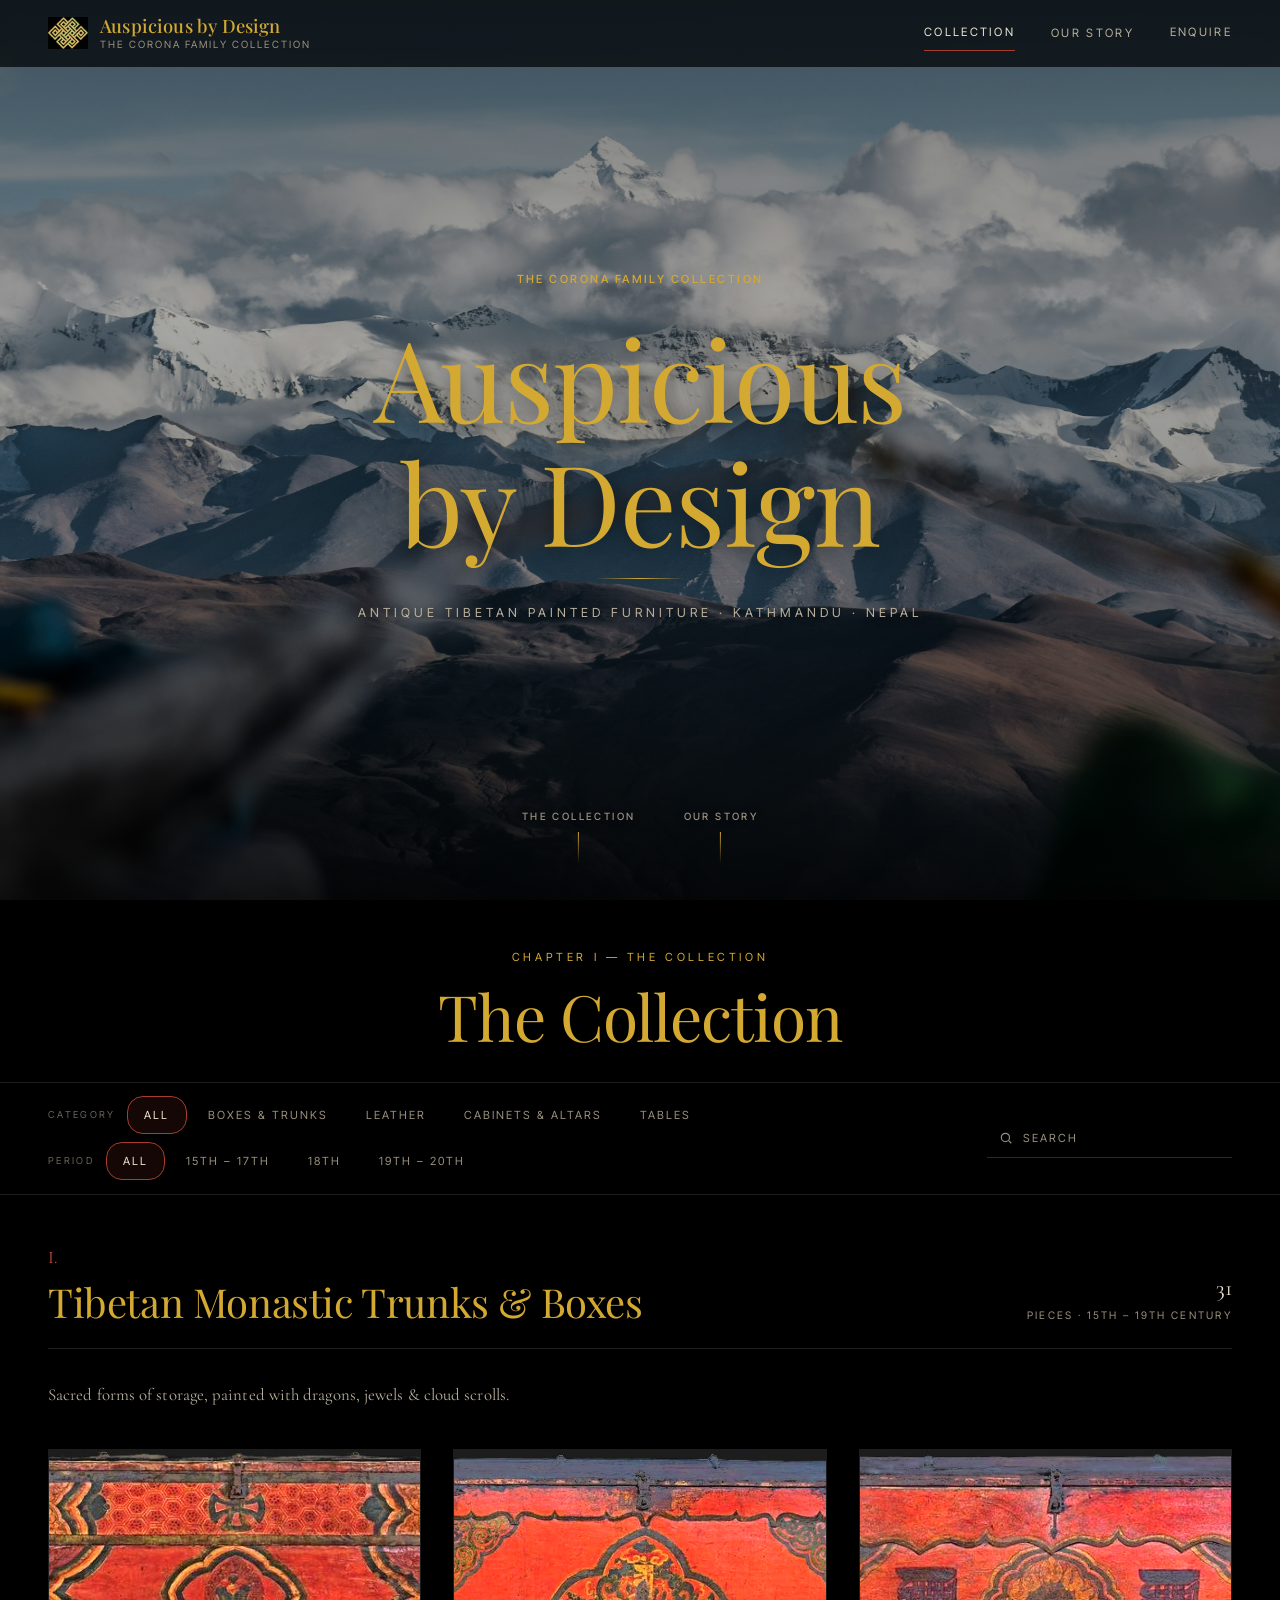
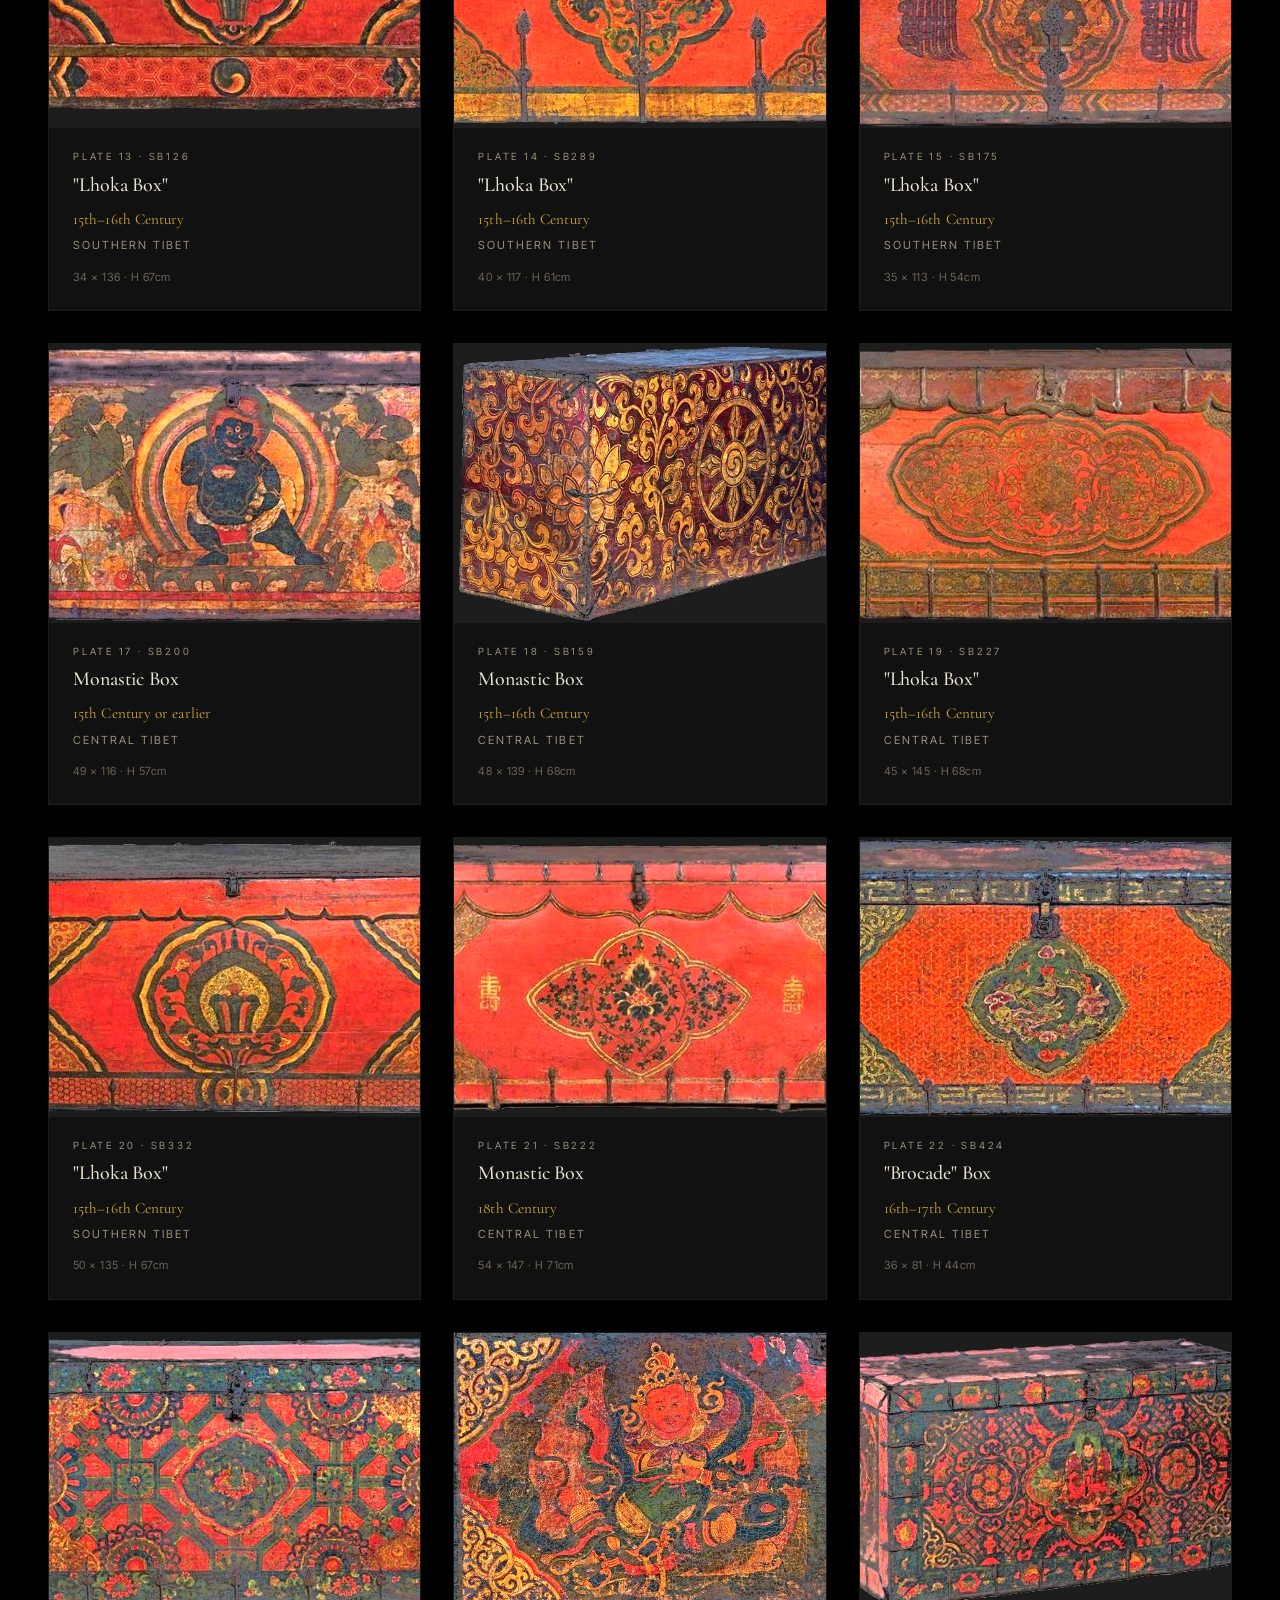
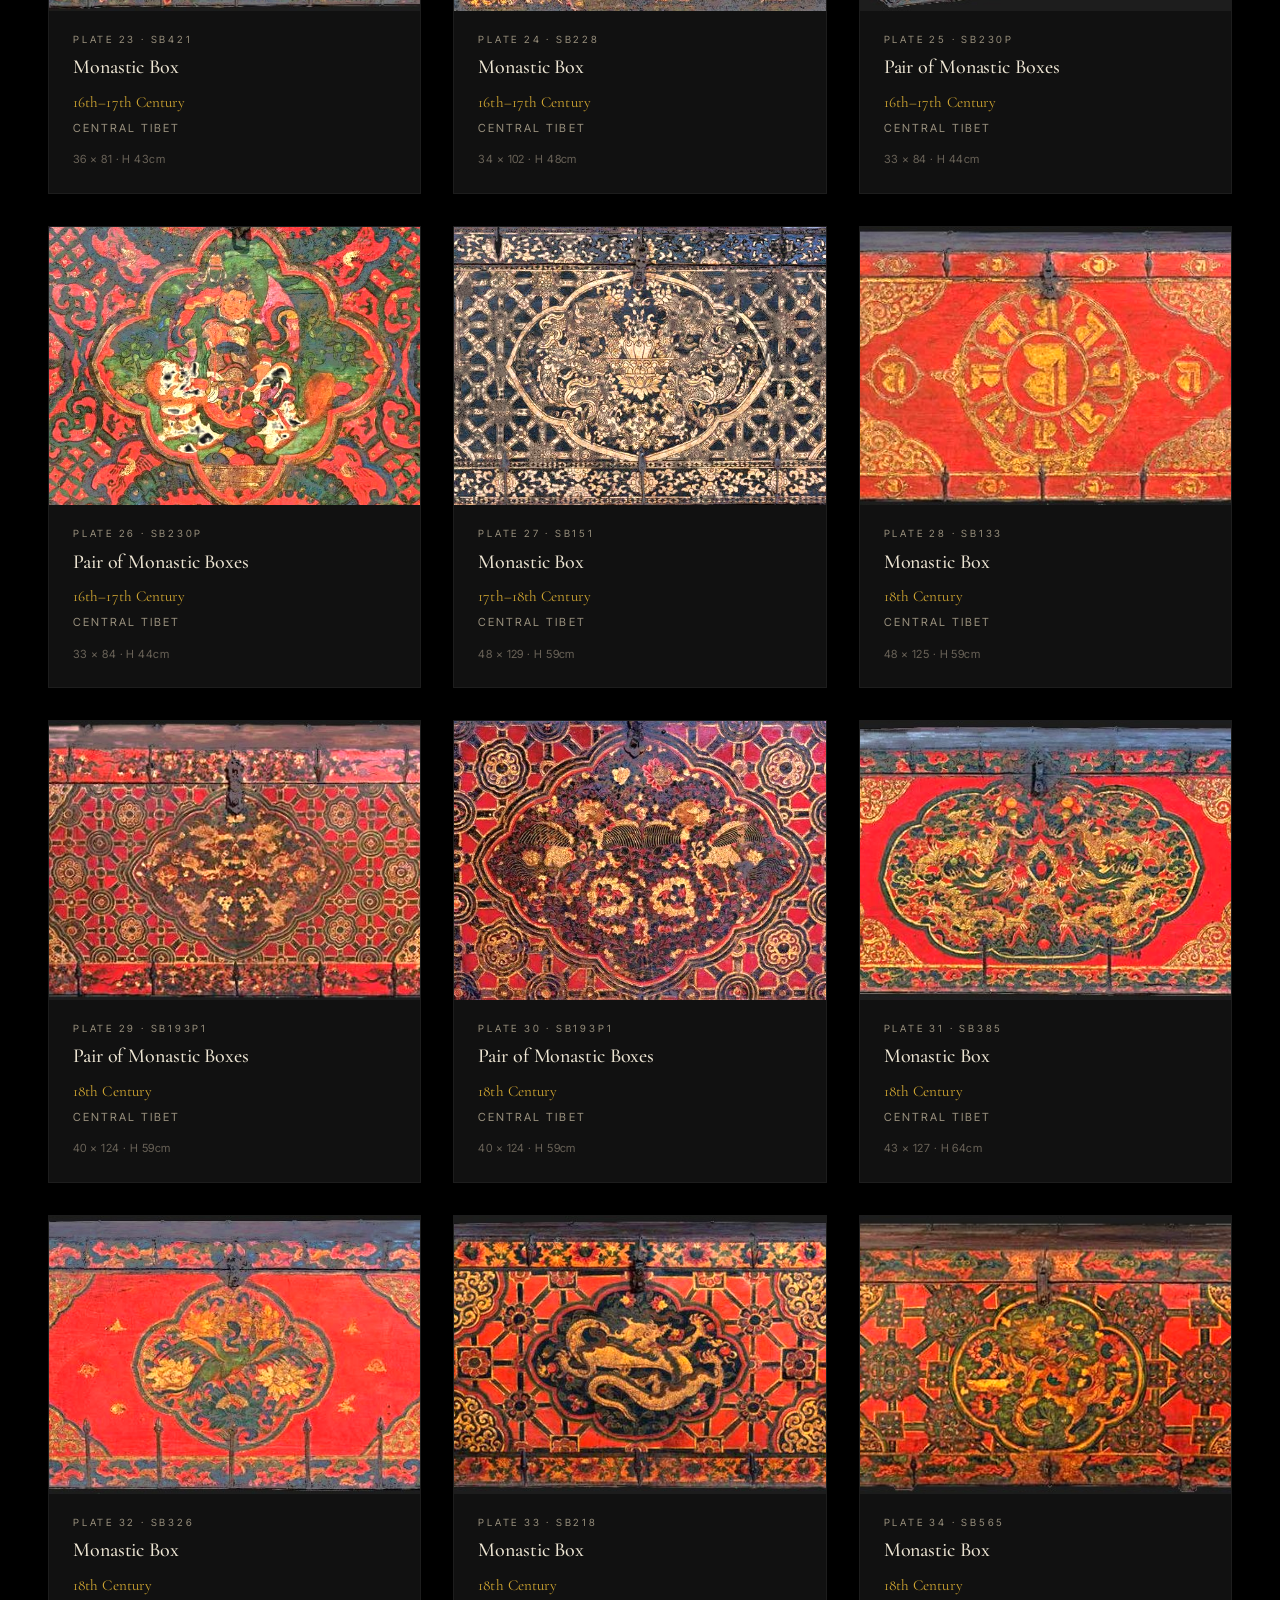
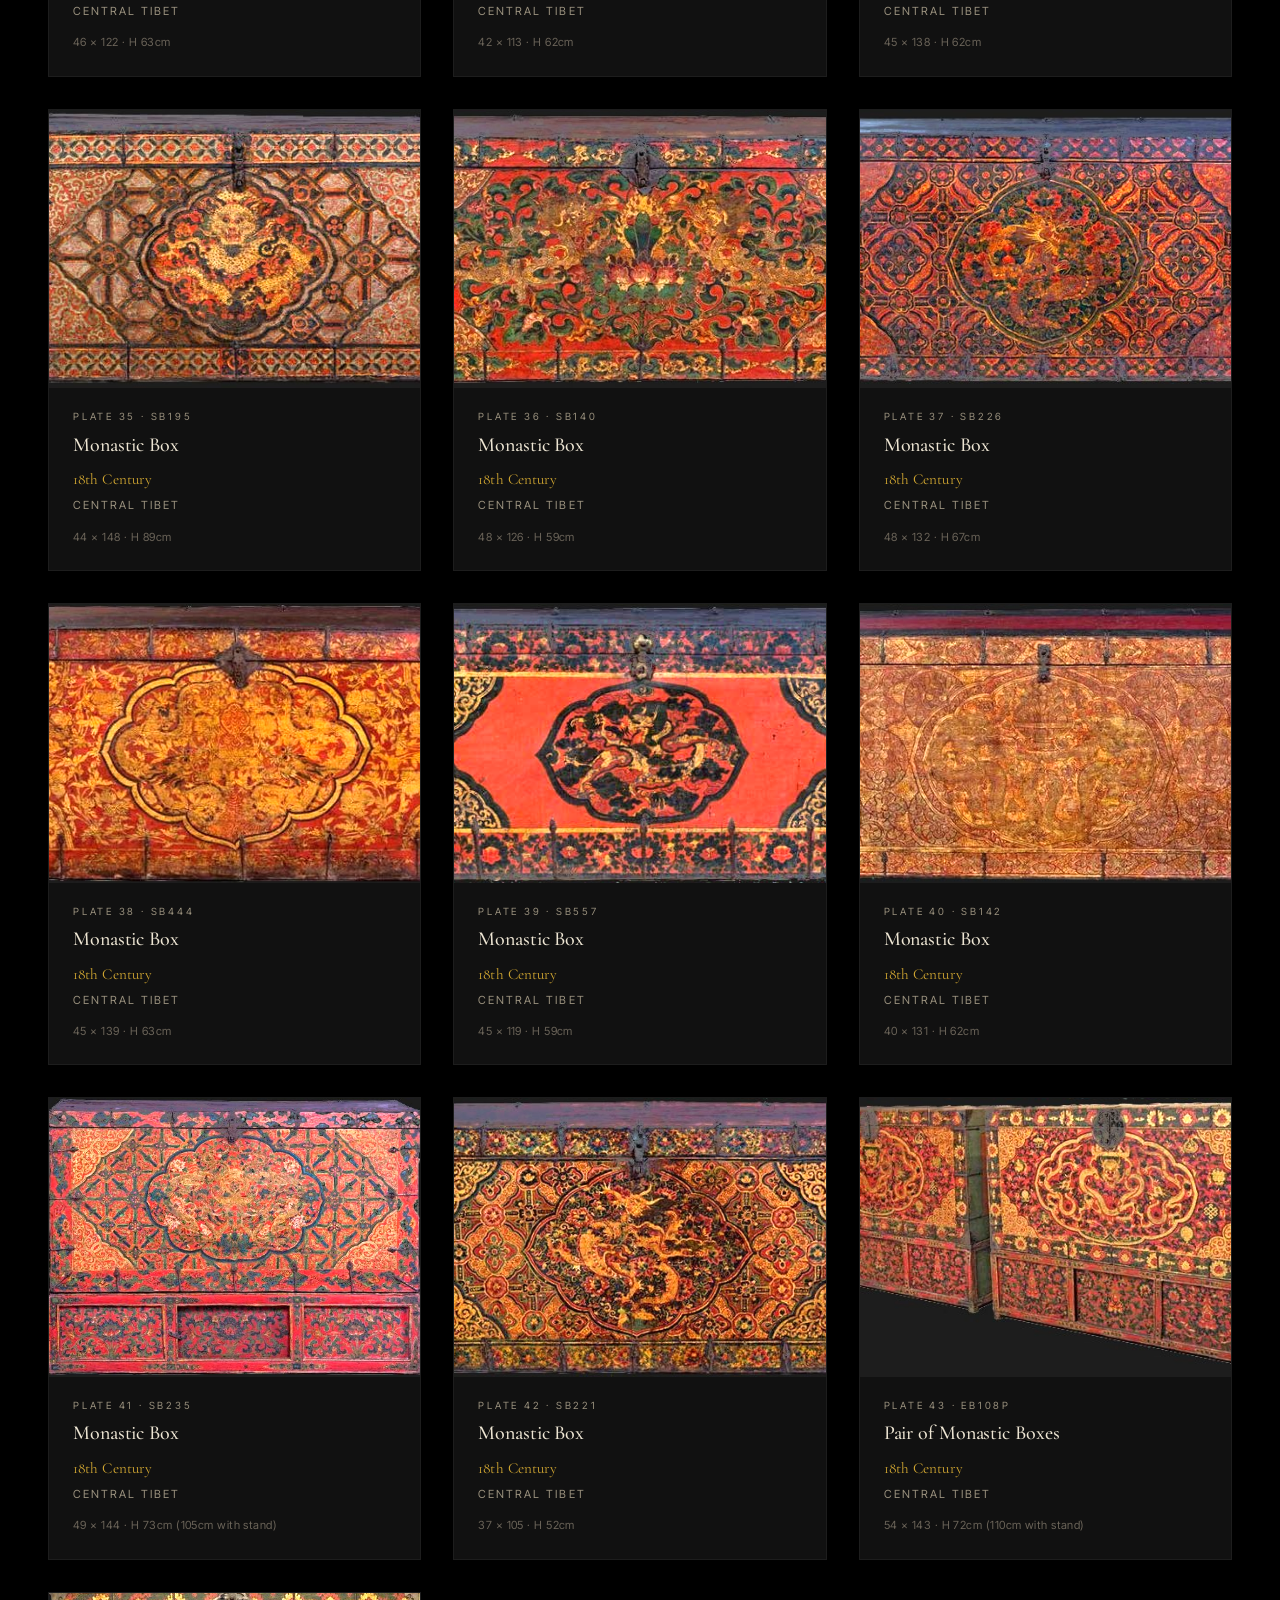
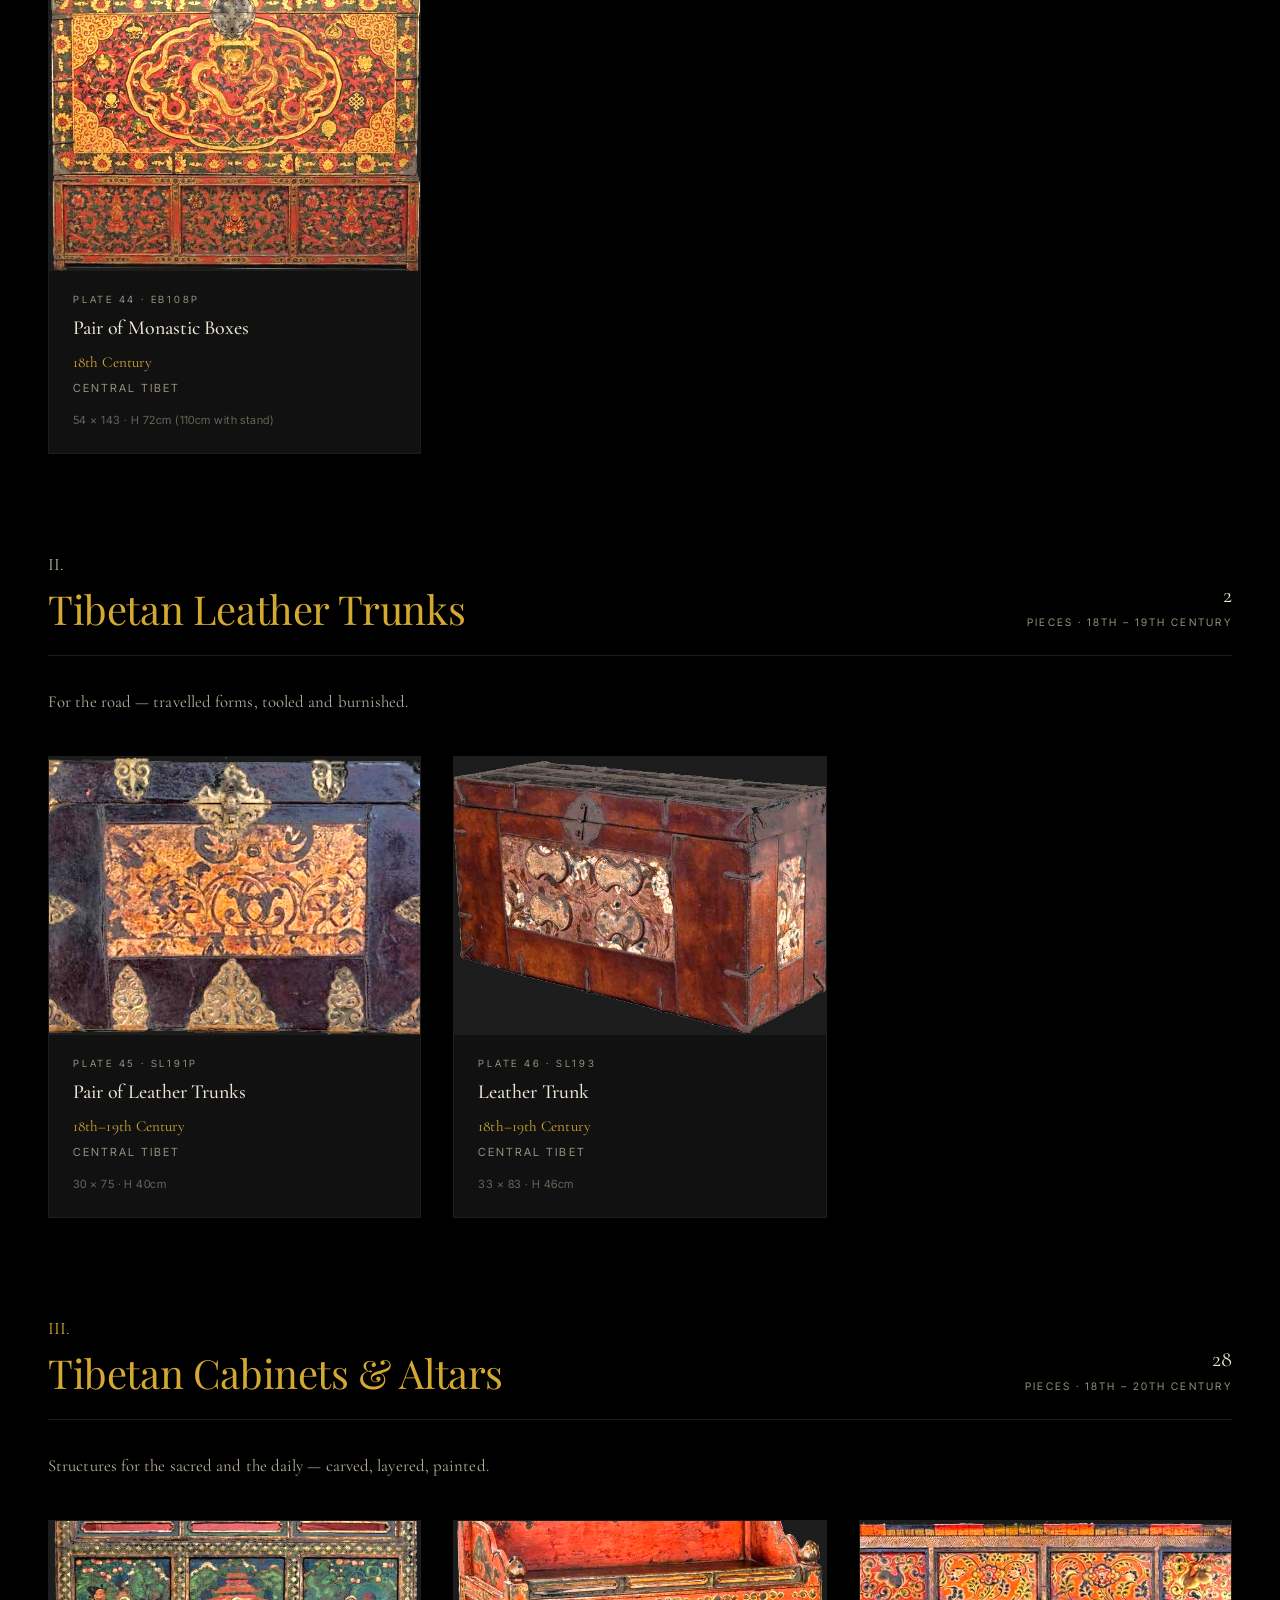
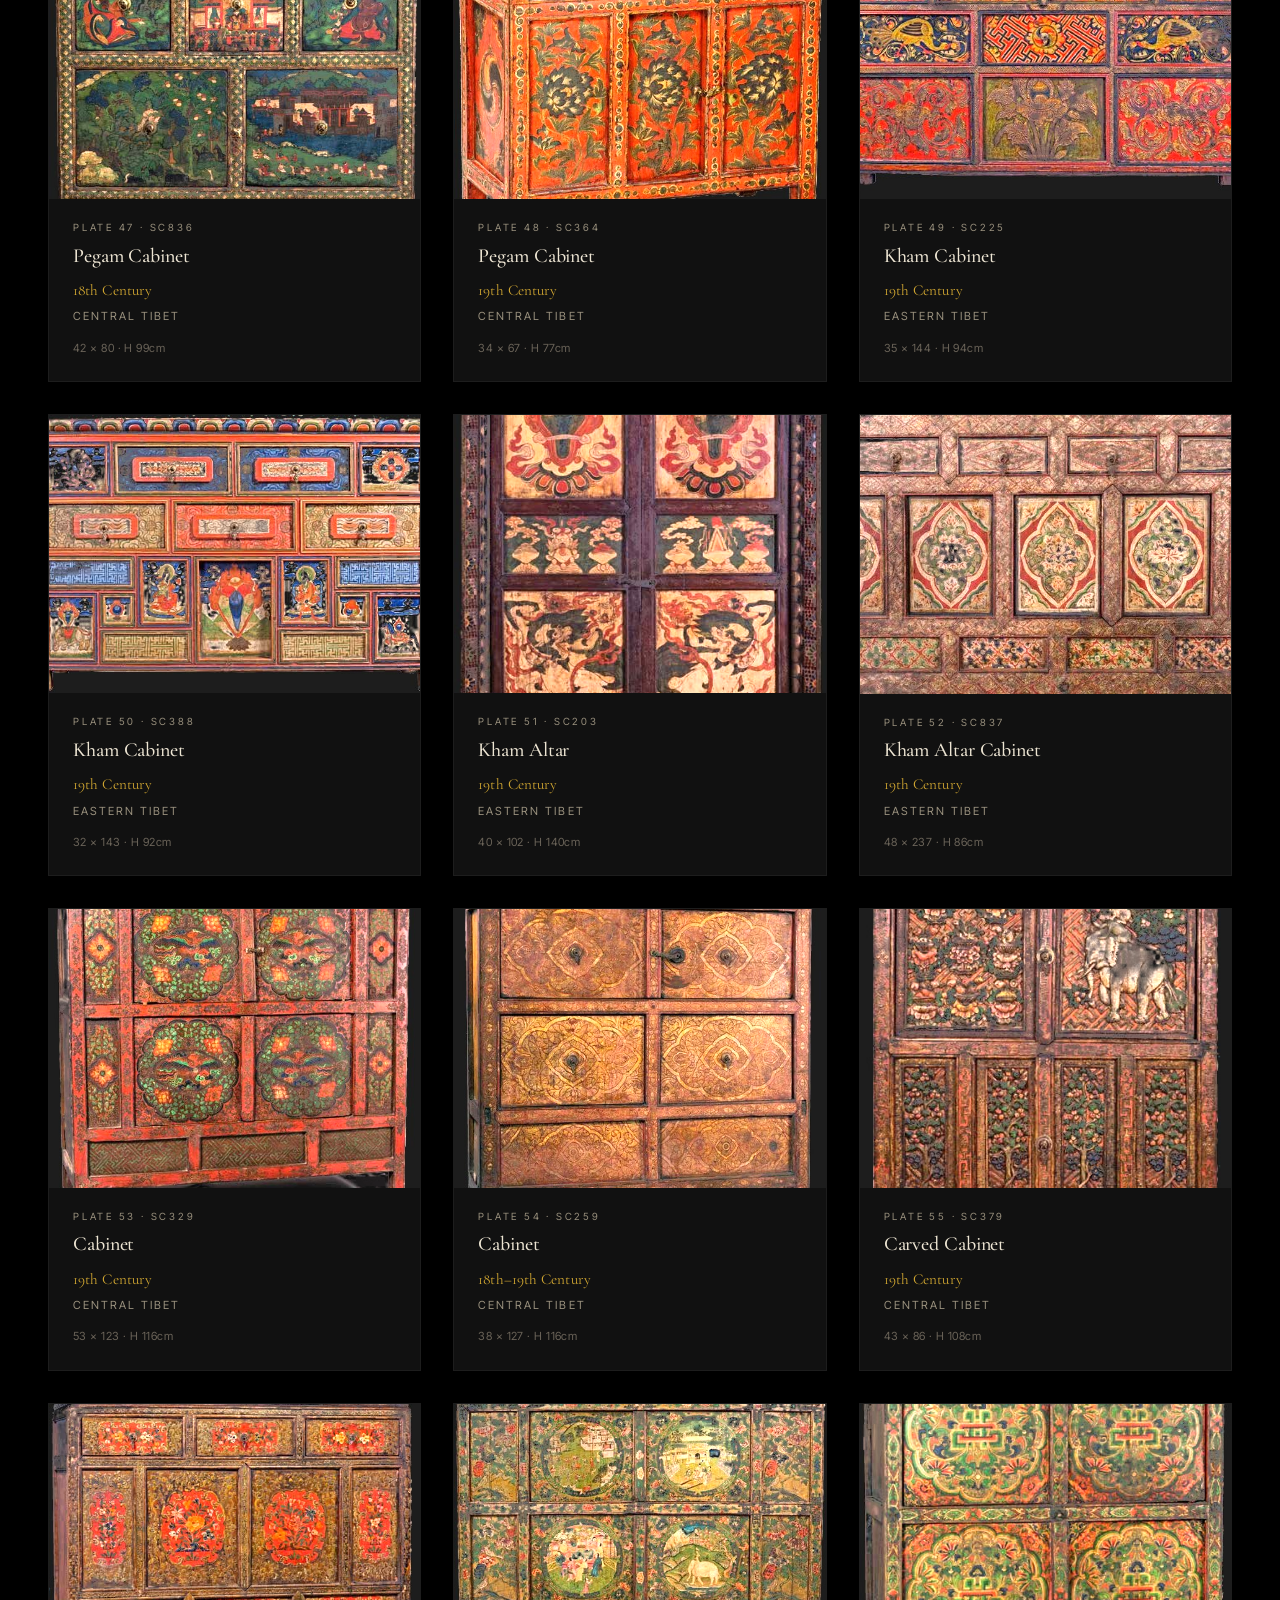
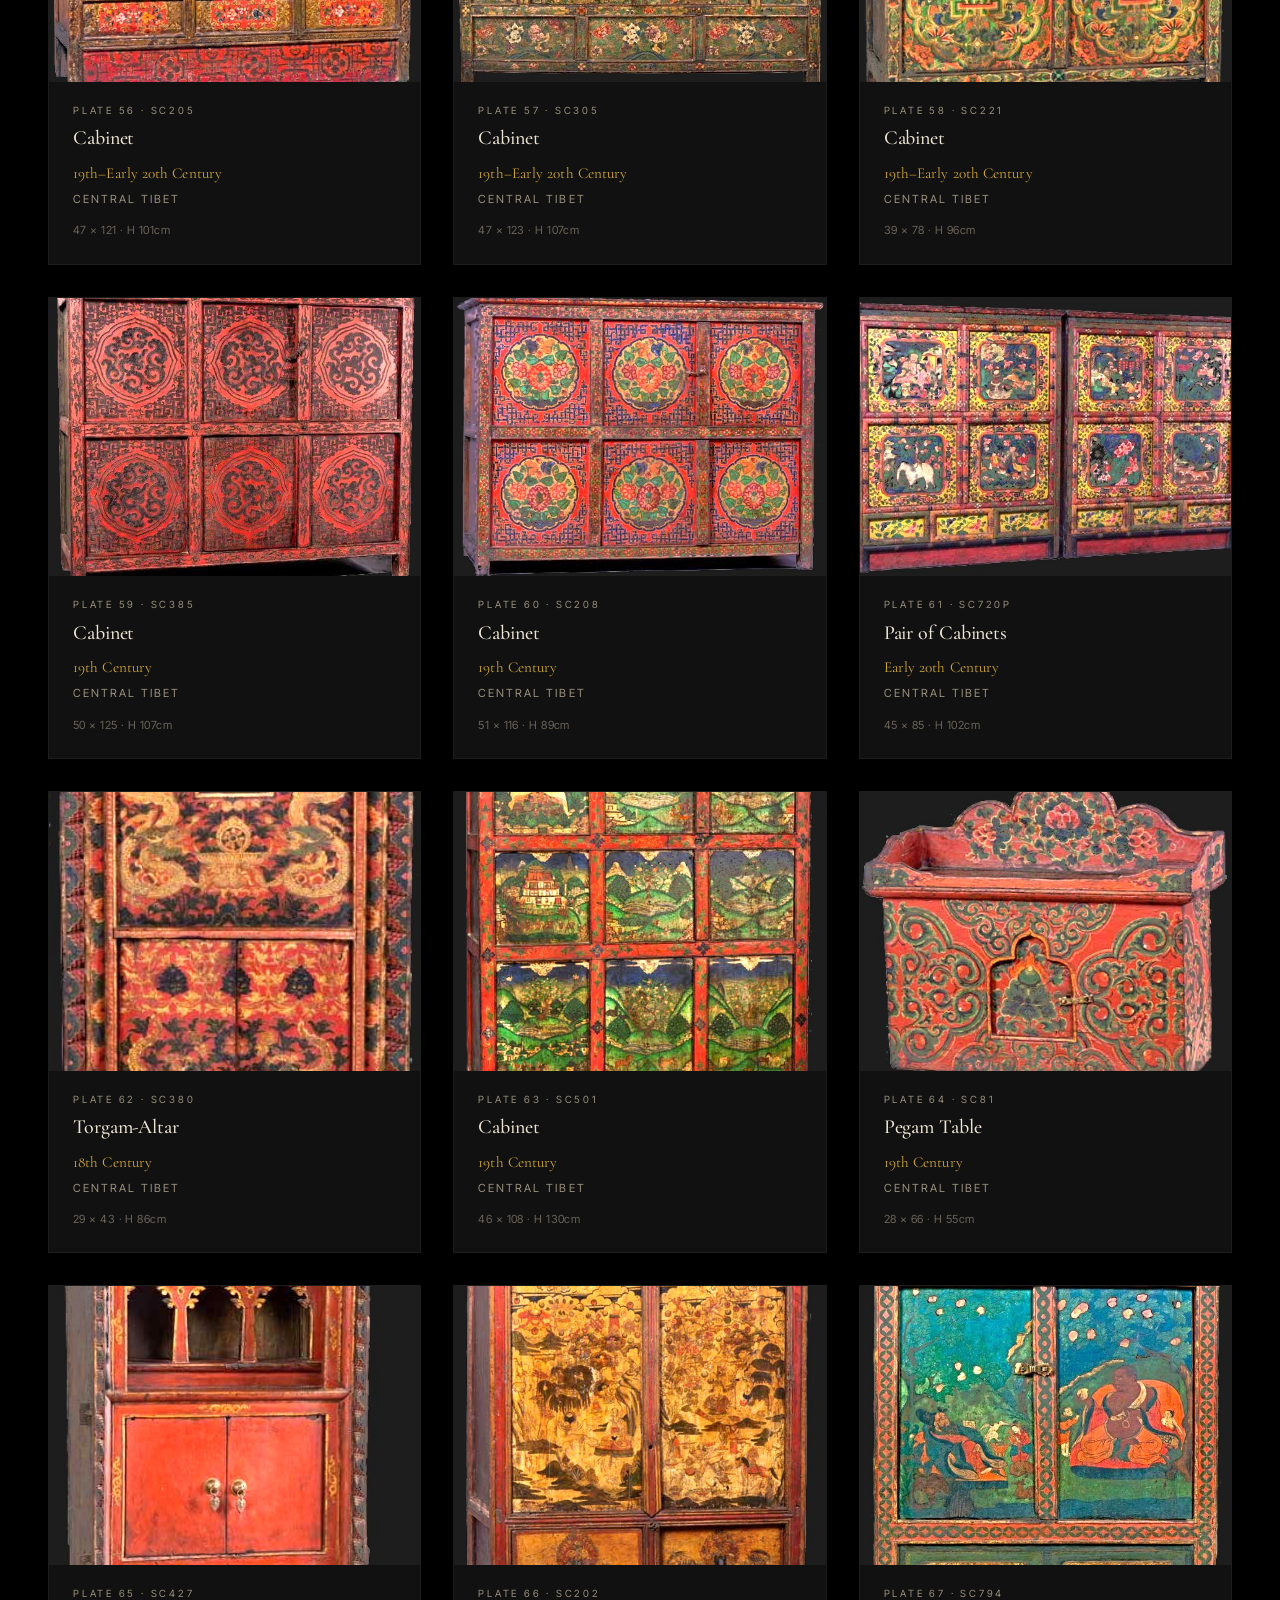
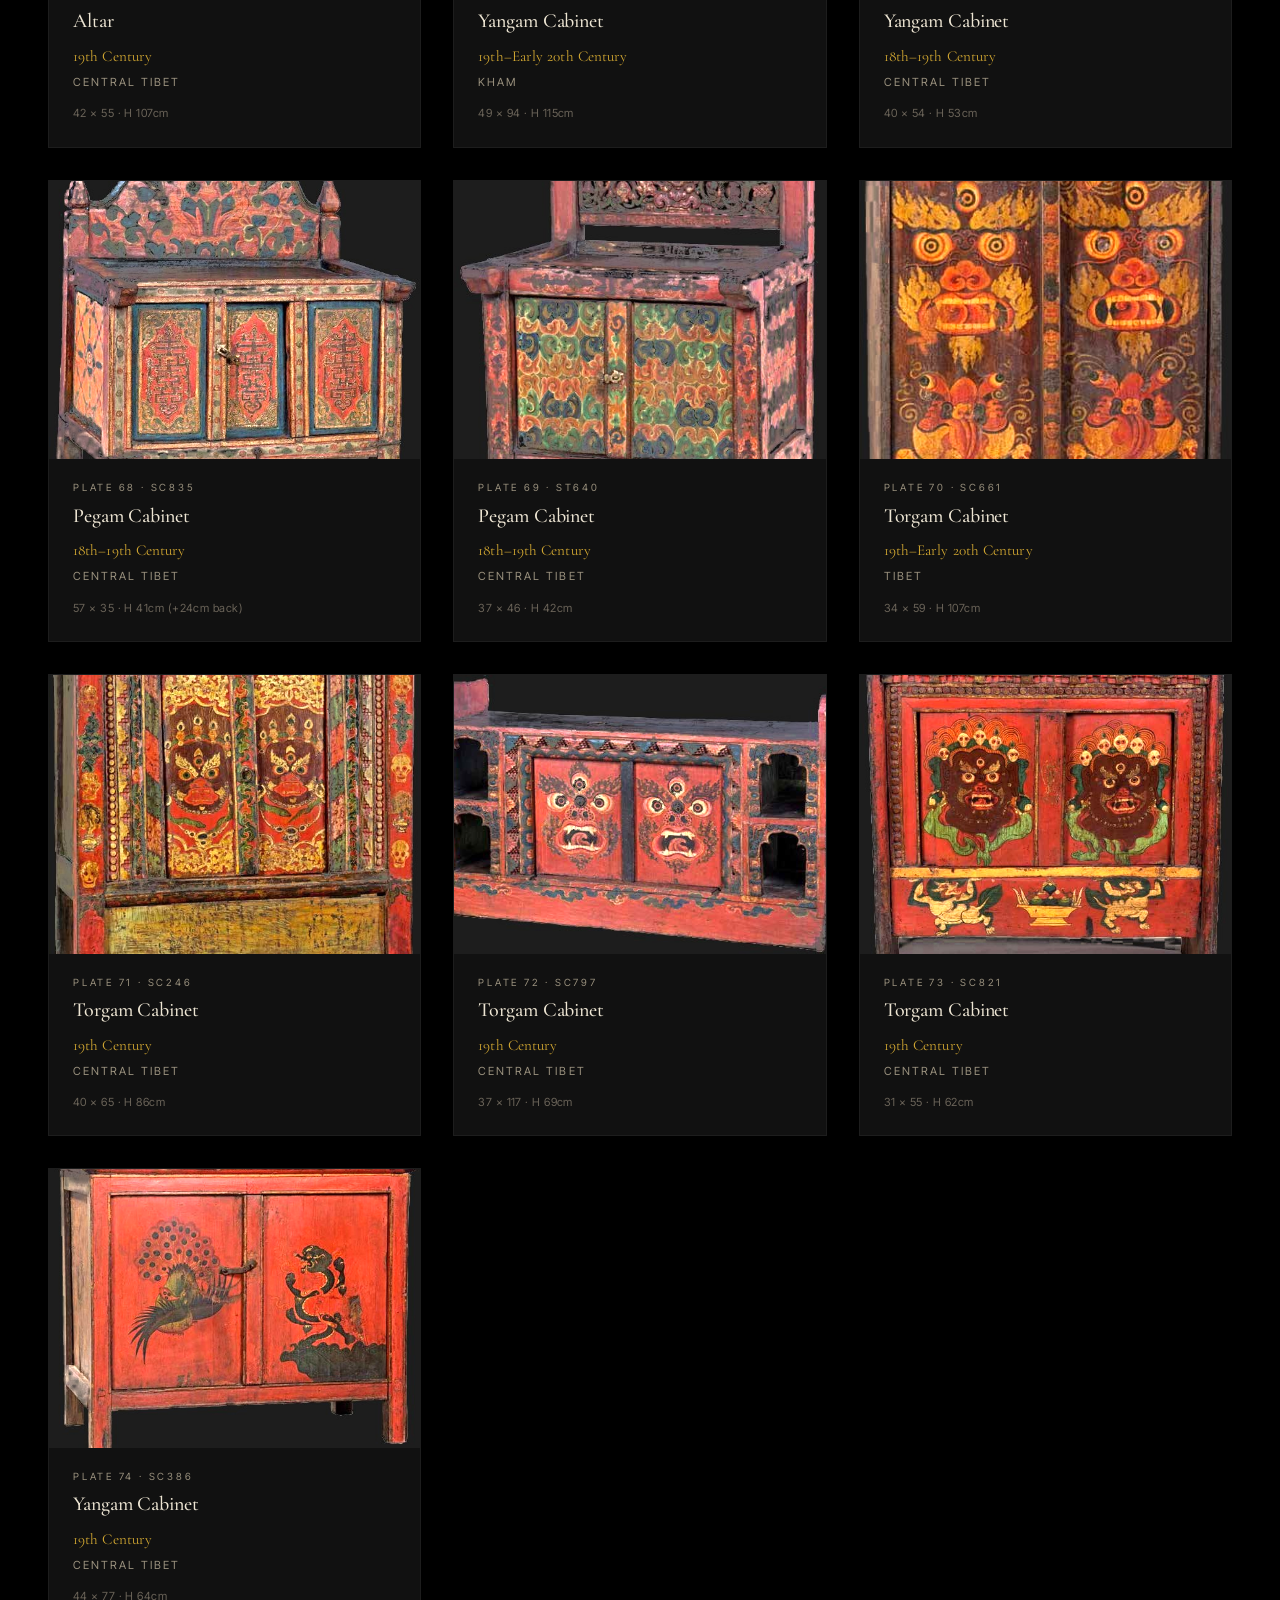
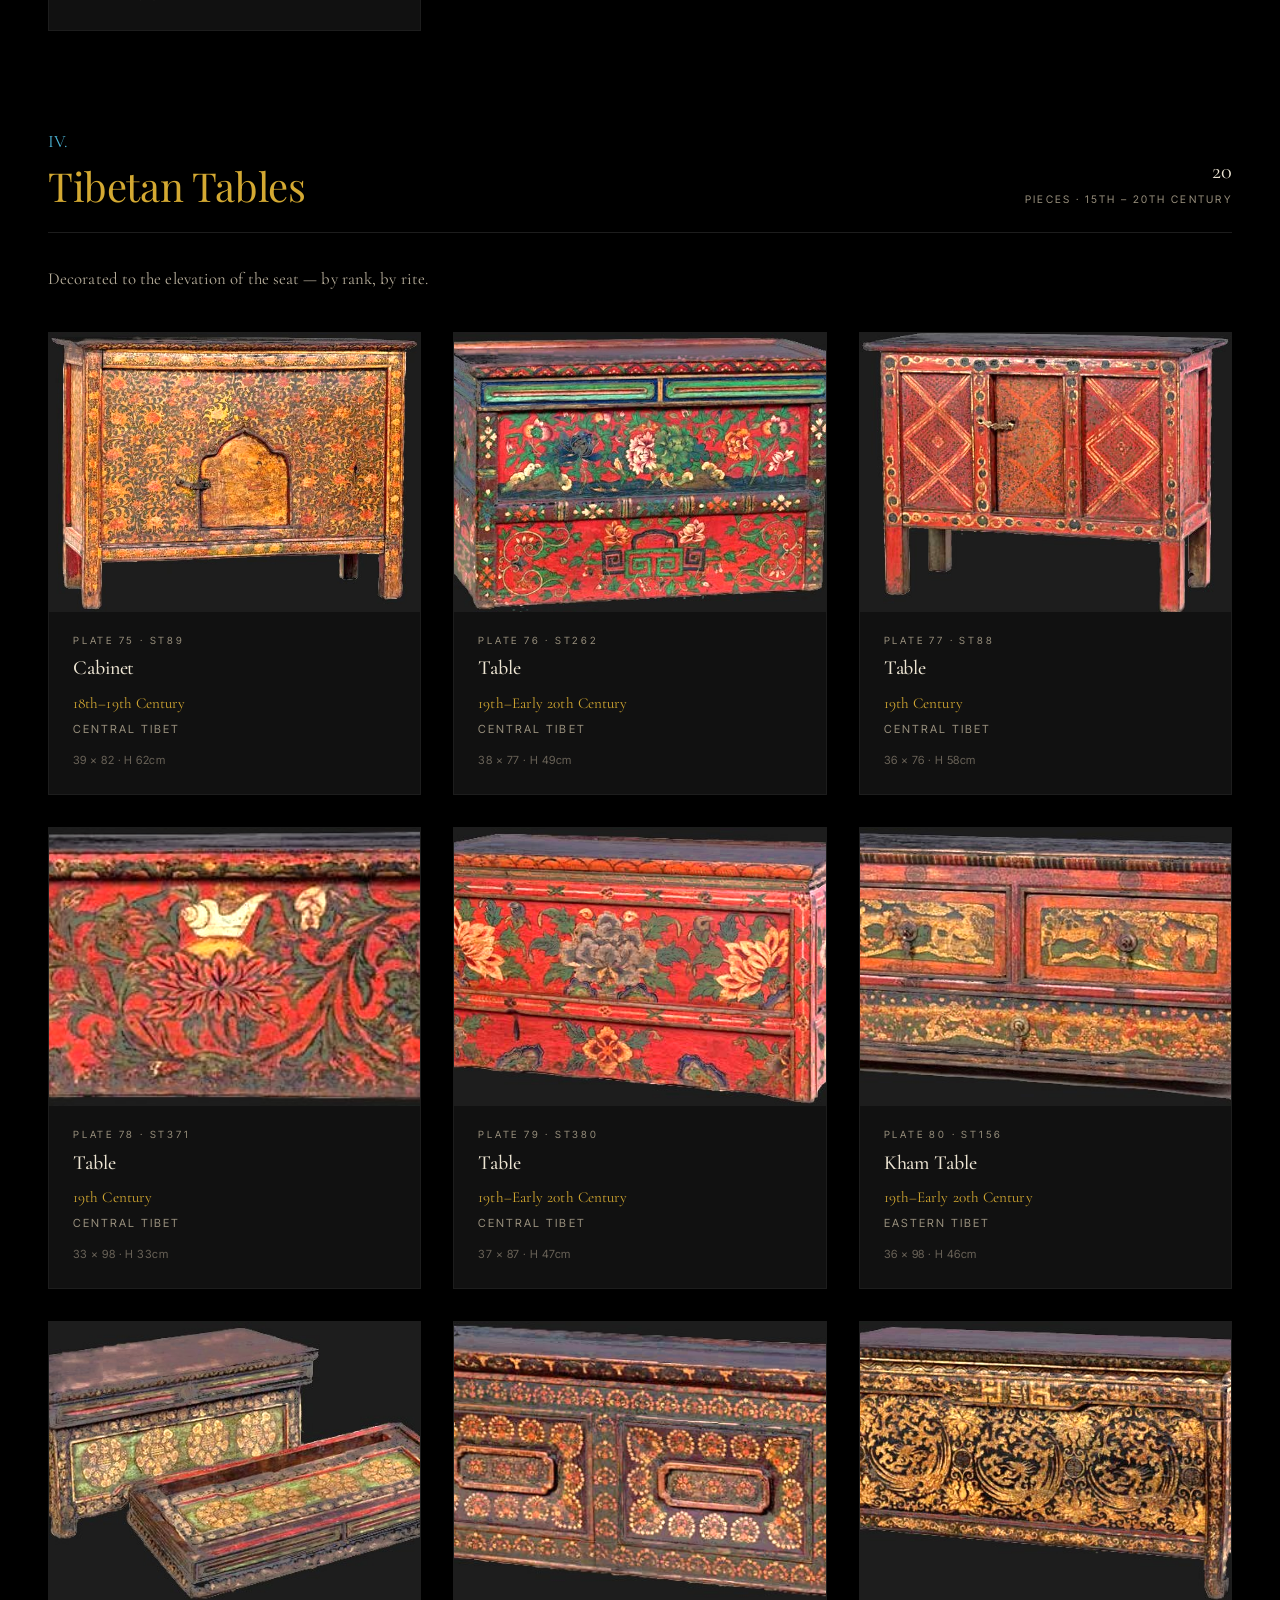
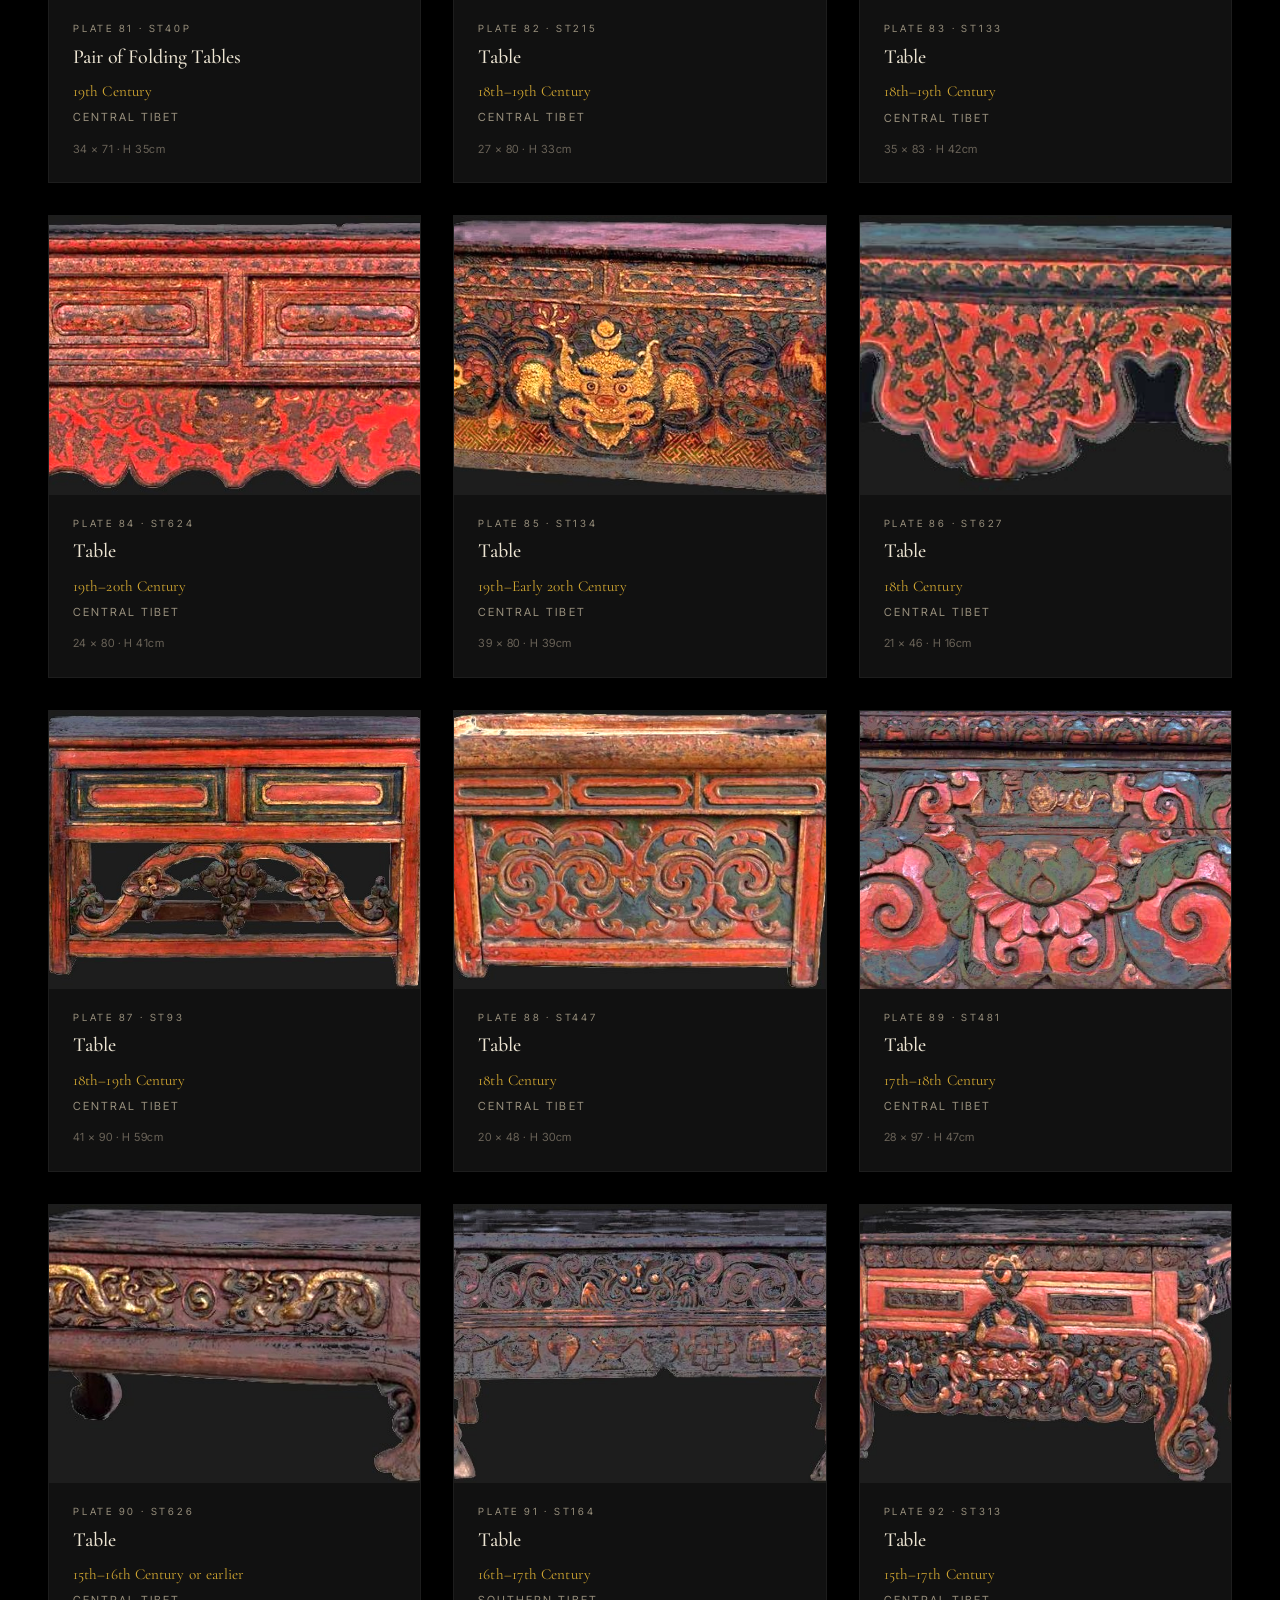
==== commit 440b76fa: "Restore dropdown nav and sub-chapter navigation, apply enquiry text update Restored index.html, app." ====
--- a/index.html
+++ b/index.html
@@ -3,23 +3,24 @@
 <head>
   <meta charset="UTF-8">
   <meta name="viewport" content="width=device-width, initial-scale=1.0">
-  <meta name="description" content="Auspicious by Design — eighty exceptional pieces of antique Tibetan furniture from the plateau between earth and sky, spanning six centuries, collected over two decades.">
+  <meta name="description" content="Auspicious by Design — a private collection of antique Tibetan painted furniture, gathered over two decades in Kathmandu. Sixty pieces, six centuries.">
   <meta name="theme-color" content="#000000">
 
   <title>Auspicious by Design — The Corona Family Collection</title>
 
   <link rel="preconnect" href="https://fonts.googleapis.com">
   <link rel="preconnect" href="https://fonts.gstatic.com" crossorigin>
-  <link href="https://fonts.googleapis.com/css2?family=Cormorant+Garamond:ital,wght@0,300;0,400;0,500;0,600;1,300;1,400;1,500&family=Inter+Tight:wght@400;500;600&display=swap" rel="stylesheet">
-
+  <link href="https://fonts.googleapis.com/css2?family=Playfair+Display:ital,wght@0,400;0,500;0,600;0,700;1,400;1,500&family=Cormorant+Garamond:ital,wght@0,300;0,400;0,500;1,300;1,400&family=Inter+Tight:wght@400;500;600&display=swap" rel="stylesheet">
+
+  <link rel="preload" as="image" href="images/landscapes/hero.jpg">
   <link rel="stylesheet" href="css/style.css">
 
   <meta property="og:title" content="Auspicious by Design — The Corona Family Collection">
-  <meta property="og:description" content="Eighty exceptional pieces of antique Tibetan furniture from the plateau between earth and sky, spanning six centuries, collected over two decades.">
+  <meta property="og:description" content="A private collection of antique Tibetan painted furniture, gathered over two decades in Kathmandu.">
   <meta property="og:image" content="images/landscapes/hero.jpg">
   <meta property="og:type" content="website">
 
-  <link rel="icon" type="image/png" href="images/favicon.png">
+  <link rel="icon" href="images/endlessknot.jpg">
 </head>
 <body>
 
@@ -29,7 +30,7 @@
   <header class="site-header" id="site-header">
     <div class="header-inner">
       <a href="#" class="brand" aria-label="Auspicious by Design — home">
-        <svg class="brand-mark" xmlns="http://www.w3.org/2000/svg" viewBox="0 0 804 645" fill="#fff" aria-hidden="true"><g transform="translate(0,645) scale(0.1,-0.1)"><path d="M2422 5687 c-380 -380 -692 -696 -692 -702 0 -5 195 -204 432 -442 238 -238 434 -437 436 -442 3 -8 -125 -142 -211 -221 l-48 -44 -442 442 -442 442 -726 -725 -726 -725 701 -705 c386 -388 707 -705 715 -705 7 0 197 183 422 408 225 224 413 408 417 410 4 1 70 -61 147 -139 l140 -140 -452 -448 -451 -447 717 -722 c394 -397 721 -722 726 -722 6 0 212 201 458 447 l448 448 417 -421 417 -422 715 709 714 710 -417 417 c-229 229 -417 422 -417 427 0 13 287 290 300 290 6 0 197 -186 425 -414 l414 -415 720 720 721 719 -692 697 -693 697 -444 -440 -444 -441 -151 151 -151 151 439 439 440 440 -35 38 c-19 21 -335 340 -702 708 l-666 670 -446 -445 -445 -445 -438 443 c-240 243 -442 442 -447 442 -6 0 -322 -312 -703 -693z m1388 -382 c0 -6 -36 -46 -80 -90 l-80 -80 -263 263 -262 262 -348 -347 -348 -347 320 -320 c460 -461 1000 -1006 1034 -1044 l30 -33 -69 -70 c-37 -38 -73 -69 -79 -69 -12 0 -1555 1545 -1555 1557 0 4 228 233 508 510 l507 503 343 -343 c188 -188 342 -347 342 -352z m1605 175 l510 -510 -342 -340 c-188 -187 -345 -340 -350 -340 -12 0 -153 143 -153 155 0 6 117 127 259 269 l260 259 -351 356 c-192 196 -353 356 -358 356 -4 0 -322 -312 -705 -692 -384 -381 -701 -693 -704 -693 -4 0 -38 32 -76 70 l-70 71 775 774 c426 426 780 774 785 775 6 0 239 -229 520 -510z m-361 -341 c86 -89 156 -165 156 -168 0 -3 -74 -80 -165 -171 l-165 -165 -167 168 -168 167 165 165 c91 91 170 165 176 165 7 0 82 -73 168 -161z m-1750 -47 c77 -78 142 -146 143 -150 2 -4 -65 -74 -147 -157 l-150 -149 -167 166 -167 167 153 151 154 151 20 -18 c11 -10 83 -82 161 -161z m1458 -729 c222 -221 485 -485 586 -586 l183 -184 -82 -81 c-46 -45 -88 -82 -93 -82 -6 0 -273 264 -594 587 l-582 587 82 83 c46 46 86 82 90 81 4 -2 189 -184 410 -405z m-597 -443 l-155 -155 -167 167 -168 168 155 155 155 155 167 -167 168 -168 -155 -155z m-2361 69 c185 -188 336 -345 334 -349 -5 -13 -158 -170 -166 -170 -4 0 -122 115 -262 255 -140 140 -258 255 -261 255 -9 0 -691 -681 -687 -686 57 -63 706 -704 713 -704 5 0 306 296 667 657 l658 658 72 -72 72 -72 -79 -83 c-44 -46 -387 -389 -763 -763 l-682 -680 -518 518 -517 517 530 530 c292 291 535 529 541 530 6 0 163 -153 348 -341z m5308 -206 c274 -274 498 -500 498 -503 0 -4 -991 -999 -1046 -1050 -7 -6 -644 632 -644 645 0 6 36 46 80 90 l80 80 254 -254 c182 -182 258 -251 267 -245 26 15 709 699 709 709 0 6 -157 167 -349 359 l-349 349 -696 -699 -696 -699 -82 82 -82 82 774 776 c426 426 777 775 780 775 3 0 229 -224 502 -497z m-2519 19 l77 -77 -583 -583 c-320 -320 -587 -582 -592 -582 -6 0 -44 34 -85 75 l-75 76 585 584 c322 321 587 584 590 584 3 1 40 -34 83 -77z m-2979 -369 c86 -86 156 -159 156 -163 0 -4 -233 -241 -296 -300 -7 -6 -324 312 -324 326 0 13 285 294 298 294 5 0 80 -70 166 -157z m5162 -19 l157 -156 -170 -170 -170 -170 -154 157 c-85 86 -156 158 -158 161 -5 5 321 334 331 334 4 0 78 -70 164 -156z m-3466 -19 l165 -165 -162 -160 c-89 -88 -165 -160 -170 -160 -11 0 -323 313 -323 325 0 10 310 325 320 325 3 0 79 -74 170 -165z m1850 -170 c0 -6 -66 -77 -148 -158 l-147 -147 -155 155 -155 156 155 149 155 149 148 -147 c81 -81 147 -151 147 -157z m-2356 -368 c99 -100 363 -366 586 -590 l404 -407 -82 -83 -82 -82 -590 590 -589 590 82 83 c45 45 83 82 85 82 2 0 86 -82 186 -183z m2311 -577 c410 -409 745 -747 745 -750 0 -3 -232 -237 -515 -520 l-515 -515 -320 320 c-176 176 -320 325 -320 330 0 6 35 46 78 88 l79 78 254 -256 254 -255 360 360 360 360 -675 675 c-371 371 -677 680 -678 685 -4 12 128 152 140 148 4 -2 343 -338 753 -748z m-945 256 l151 -150 -165 -165 -166 -166 -152 153 -153 152 165 165 c90 90 165 163 167 162 1 -1 70 -69 153 -151z m-1325 -437 l100 -101 -258 -253 c-141 -139 -257 -258 -257 -266 0 -7 152 -165 338 -351 l338 -339 571 568 c313 312 631 628 705 701 l136 134 73 -77 c41 -42 75 -80 77 -84 2 -7 -1561 -1574 -1576 -1579 -8 -2 -953 942 -1022 1021 l-33 38 344 344 c189 189 349 344 354 344 6 1 55 -44 110 -100z m2188 -427 l157 -157 -165 -165 -165 -165 -160 160 -160 160 162 162 c90 90 165 163 168 163 3 0 76 -71 163 -158z m-1741 -20 l148 -148 -164 -163 -164 -163 -153 152 -153 152 160 159 c87 87 164 158 169 159 6 0 76 -66 157 -148z"/></g></svg>
+        <img class="brand-mark" src="images/endlessknot.jpg" alt="Endless Knot" aria-hidden="true">
         <div class="brand-text">
           <span class="title">Auspicious by Design</span>
           <span class="sub">The Corona Family Collection</span>
@@ -38,8 +39,19 @@
 
       <nav class="nav" aria-label="Primary">
         <a href="#collection">Collection</a>
-        <a href="#story">Our Story</a>
-        <a href="#silkroad">The Silk Road</a>
+        <div class="nav-dropdown-wrap">
+          <a href="#story" class="nav-dropdown-trigger">Our Story</a>
+          <div class="nav-dropdown" aria-label="Story chapters">
+            <a href="#story-introduction">Introduction</a>
+            <a href="#story-history">History &amp; Origins</a>
+            <a href="#story-silk-road">The Silk Road</a>
+            <a href="#story-market">The Market</a>
+            <a href="#story-exhibition">First Exhibition</a>
+            <a href="#story-style">Tibetan Style</a>
+            <a href="#story-dealer">The Dealer</a>
+            <a href="#story-epilogue">Epilogue</a>
+          </div>
+        </div>
         <a href="#enquire">Enquire</a>
       </nav>
 
@@ -50,12 +62,30 @@
   </header>
 
   <!-- Mobile drawer -->
-  <aside class="nav-drawer" id="nav-drawer" aria-label="Mobile navigation">
+  <aside class="nav-drawer" id="nav-drawer" aria-label="Mobile navigation" aria-hidden="true">
     <a href="#collection">Collection</a>
-    <a href="#story">Our Story</a>
-    <a href="#silkroad">The Silk Road</a>
+    <div class="drawer-story-wrap">
+      <button class="drawer-story-toggle" aria-expanded="false" aria-controls="drawer-story-sub">
+        Our Story
+        <svg class="drawer-chevron" viewBox="0 0 24 24" fill="none" stroke="currentColor" stroke-width="1.5" aria-hidden="true">
+          <path d="M6 9l6 6 6-6"/>
+        </svg>
+      </button>
+      <a href="#story" class="drawer-story-main">View Full Story</a>
+      <div class="drawer-story-sub" id="drawer-story-sub">
+        <a href="#story-introduction">Introduction</a>
+        <a href="#story-history">History &amp; Origins</a>
+        <a href="#story-silk-road">The Silk Road</a>
+        <a href="#story-market">The Market</a>
+        <a href="#story-exhibition">First Exhibition</a>
+        <a href="#story-style">Tibetan Style</a>
+        <a href="#story-dealer">The Dealer</a>
+        <a href="#story-epilogue">Epilogue</a>
+      </div>
+    </div>
     <a href="#enquire">Enquire</a>
   </aside>
+  <div class="drawer-backdrop" id="drawer-backdrop"></div>
 
   <!-- ═══════════════════════════════════════════════════
        HERO
@@ -71,27 +101,21 @@
     <div class="hero-content">
       <h1 class="hero-title">
         Auspicious
-        <span class="by"><em>by Design</em></span>
+        <span class="by">by Design</span>
       </h1>
       <div class="hero-rule"></div>
-      <p class="hero-sub">Antique Tibetan Furniture · Kathmandu, Nepal</p>
-    </div>
-
-    <a class="hero-scroll" href="#intro" aria-label="Scroll to introduction">
-      <span class="tracked-sm">Enter</span>
-      <span class="line" aria-hidden="true"></span>
-    </a>
-  </section>
-
-  <!-- ═══════════════════════════════════════════════════
-       INTRO + STATS
-       ═══════════════════════════════════════════════════ -->
-  <section class="intro" id="intro">
-    <div class="intro-inner">
-      <p class="intro-lead">
-        Eighty exceptional pieces from the plateau between earth and sky &mdash; spanning six centuries,
-        collected over two decades and all undeniably <em>auspicious by design</em>.
-      </p>
+      <p class="hero-sub">Antique Tibetan Painted Furniture · Kathmandu · Nepal</p>
+    </div>
+
+    <div class="hero-links">
+      <a class="hero-link" href="#collection">
+        <span class="tracked-sm">The Collection</span>
+        <span class="line" aria-hidden="true"></span>
+      </a>
+      <a class="hero-link" href="#story">
+        <span class="tracked-sm">Our Story</span>
+        <span class="line" aria-hidden="true"></span>
+      </a>
     </div>
   </section>
 
@@ -101,7 +125,7 @@
   <main class="collection" id="collection">
     <div class="section-head">
       <div class="section-eyebrow">Chapter I &mdash; The Collection</div>
-      <h2 class="section-title">The Furniture</h2>
+      <h2 class="section-title">The Collection</h2>
     </div>
 
     <!-- Filter bar -->
@@ -110,10 +134,10 @@
         <div class="filter-groups">
           <div class="filter-group" role="group" aria-label="Filter by category" data-label="Category">
             <button class="chip active" data-cat-filter="all">All</button>
-            <button class="chip" data-cat-filter="boxes">Tibetan Trunks &amp; Boxes</button>
-            <button class="chip" data-cat-filter="leather">Tibetan Leather</button>
-            <button class="chip" data-cat-filter="cabinets">Tibetan Cabinets &amp; Altars</button>
-            <button class="chip" data-cat-filter="tables">Tibetan Tables</button>
+            <button class="chip" data-cat-filter="boxes">Boxes &amp; Trunks</button>
+            <button class="chip" data-cat-filter="leather">Leather</button>
+            <button class="chip" data-cat-filter="cabinets">Cabinets &amp; Altars</button>
+            <button class="chip" data-cat-filter="tables">Tables</button>
           </div>
 
           <div class="filter-group" role="group" aria-label="Filter by period" data-label="Period">
@@ -135,6 +159,12 @@
 
     <!-- Categories render here -->
     <div id="collection-root"></div>
+
+    <!-- Global empty state (shown when no cards match across all categories) -->
+    <div class="collection-empty" id="collection-empty" style="display:none;">
+      <div class="tracked">No pieces found</div>
+      <div>Try adjusting your filters or search term.</div>
+    </div>
   </main>
 
   <!-- ═══════════════════════════════════════════════════
@@ -142,72 +172,171 @@
        ═══════════════════════════════════════════════════ -->
   <section class="story" id="story">
     <div class="section-head">
-      <div class="section-eyebrow">Chapter II &mdash; The Collection's Story</div>
-      <h2 class="section-title">Our <span class="it">Story</span></h2>
-    </div>
-
-    <div class="story-image">
-      <img src="images/landscapes/chapter1.jpg" alt="The Tibetan plateau — golden grasslands meet snow-capped mountains at dusk" loading="lazy">
+      <div class="section-eyebrow">Chapter II &mdash; Our Story</div>
+      <h2 class="section-title">Our Story</h2>
     </div>
 
     <div class="story-inner">
-      <div class="story-block">
-        <h3>An unexpected captivation</h3>
-        <p>
-          As Tibet opened cautiously to the outside world in the 1980s, most visiting foreigners
-          were stunned by the rugged beauty of the landscape, the extent of the destruction wreaked
-          on the culture since the Chinese occupation in 1950, the wonder and scale of the
-          monasteries that were slowly being re-built, and the welcoming smiles of the Tibetans.
-        </p>
-        <p>
-          There was so much to explore and so much to learn. Tibetan furniture was not first on the
-          list, but for us it turned out to be another captivating aspect of the culture of Tibet
-          and the start of a deep involvement &mdash; buying, restoring, and eventually
-          selling some exceptional pieces.
-        </p>
-      </div>
-
-      <div class="story-block">
-        <h3>The dealer's experience</h3>
-        <p>
-          Luca and I clearly recall our anticipation of entering a Lhasa dealer's home, adjusting
-          to the darkness after the bright mountain sunlight, and being led through the sombre
-          corridor to the main room. The smells of incense, butter lamps, and momos would
-          waft through the air as we sat on the wooden couch, covered with a beautiful, if dusty
-          old khaden rug during the daytime.
-        </p>
-        <p>
-          The lady of the house would enter with a thermos of steaming Tibetan butter tea, the
-          perfect energy drink for high altitudes. Meanwhile, our eyes were roving around the
-          room, glimpsing <em class="accent">a perfect pair of old cabinets, a delightful sooty table,
-          or a precious old teapot</em> placed casually in front of us, the potential customers.
-        </p>
-      </div>
-
-    </div>
-
-    <div class="story-quote-band" aria-hidden="true">
-      <img src="images/landscapes/quote.jpg" alt="" loading="lazy">
-    </div>
-
-    <div class="story-inner">
-      <blockquote class="story-pull">
-        Every piece of furniture, household object, or carpet was produced according to the
-        Tibetans' own aesthetic taste, thus was not merely a useful object but was resolutely
-        beautiful and auspicious by design.
-        <cite></cite>
-      </blockquote>
-
-      <div class="story-block">
-        <h3>The first exhibition</h3>
+
+      <!-- ── Introduction ────────────────────────────── -->
+      <div class="story-block">
+        <h3 id="story-introduction">Introduction</h3>
+        <p>
+          As Tibet opened cautiously to the outside world in the 1980s, most visiting foreigners were
+          stunned by the rugged beauty of the landscape, the extent of the destruction wreaked on the
+          culture since the Chinese occupation in 1950, the wonder and scale of the monasteries that were
+          slowly being re-built, and the welcoming smiles of the Tibetans.
+        </p>
+        <p>
+          Throughout Tibet, and especially in the capital Lhasa, the Tibetan and Chinese worlds inevitably
+          collided. Old Tibetan houses grouped around ancient temples stood in sharp contrast to new cement
+          buildings springing up everywhere, and modern commercial materialism contrasted with the everyday
+          lifestyle of the religious-minded Tibetans.
+        </p>
+        <p>
+          There was so much to explore and so much to learn. Tibetan furniture was not first on the list,
+          but for us it turned out to be another captivating aspect of the culture of Tibet and the start of a
+          deep involvement &mdash; buying, restoring, and eventually selling some exceptional pieces.
+        </p>
+        <p>
+          This book is a selection of our collection of authentic, antique pieces of Tibetan furniture collected
+          over the last two decades. It is a tribute to the skilled and ingenious artisans who created
+          each box, table, altar, or cabinet and the fascinating culture that inspired them.
+        </p>
+      </div>
+
+      <!-- ── Plates 1–4 gallery ──────────────────────── -->
+      <div class="story-gallery">
+        <figure class="story-plate">
+          <img src="images/plates/plate_01.jpg" alt="Plate 1 — Tibetan Cabinet with painting by artist Gade" loading="lazy">
+          <figcaption>Plate 1 &mdash; 20th Century Painting by Tibetan Artist Gade &middot; Tibetan Jug and Newari Candlesticks &middot; Tibetan Cabinet</figcaption>
+        </figure>
+        <figure class="story-plate">
+          <img src="images/plates/plate_02.jpg" alt="Plate 2 — Small Tibetan Tables with Newari Vases" loading="lazy">
+          <figcaption>Plate 2 &mdash; Small Tibetan Tables &middot; Newari Vases &amp; Bird Lamps &middot; Old Himalayan Mask</figcaption>
+        </figure>
+        <figure class="story-plate">
+          <img src="images/plates/plate_03.jpg" alt="Plate 3 — Tibetan Jug and Tea Pot with Leather Trunk" loading="lazy">
+          <figcaption>Plate 3 &mdash; Copper and Brass Tibetan Jug &amp; Tea Pot &middot; Tibetan Leather Trunk</figcaption>
+        </figure>
+        <figure class="story-plate">
+          <img src="images/plates/plate_04.jpg" alt="Plate 4 — Primitive Figures with Tibetan Cabinet" loading="lazy">
+          <figcaption>Plate 4 &mdash; Pair of Primitive Figures, Nepal &middot; Tibetan Cabinet</figcaption>
+        </figure>
+      </div>
+
+      <!-- ── History and Origins ─────────────────────── -->
+      <div class="story-block">
+        <h3 id="story-history">History and Origins of Tibetan Furniture Design</h3>
+        <p>
+          The single most important event that transformed Tibetan culture was the introduction of Buddhism
+          as the state religion in the 7th Century by Emperor Songsten Gampo and his two foreign
+          wives: the Licchavi Princess Bhrikuti from Nepal, and the Tang Princess Wencheng from China.
+          Buddhism had a profound effect on all aspects of society and culture, including the use and
+          function of Tibetan furniture.
+        </p>
+        <p>
+          Another influential factor was the availability of wood, a primary resource. Extensive forests covered
+          the Eastern region of Kham and the province of Kongpo prior to the Chinese occupation
+          and subsequent massive deforestation. However, most of Central Tibet and the northern plain
+          of Chang Tang lie above 3,500 metres in altitude, so the type of timber available was limited to
+          a white, soft poplar, known as <em class="accent">chapa</em>, or the more hard-wearing spruce, pine and fir which had
+          to be transported at considerable cost from the Southern district of Lhoka.
+        </p>
+        <p>
+          Entering a Tibetan monastery, one is struck by the kaleidoscopic colours, textures and design.
+          The walls are covered from top to bottom with murals of a vast array of Buddhas, Bodhisattvas,
+          Arhats and their deeds or life stories. Immense gold statues dressed in silken robes, encrusted
+          with jewels are flanked by carved and painted altars. Cabinets and long tables depicting goddesses
+          are piled high with offerings and flickering butter lamps. Even the ceilings are alive with wonderful
+          colours and auspicious images.
+        </p>
+      </div>
+
+      <!-- ── The Silk Road ───────────────────────────── -->
+      <div class="story-block">
+        <h3 id="story-silk-road">The Silk Road</h3>
+        <p>
+          One of the main routes on the Silk Road that went from Chang&rsquo;an through Samarkand,
+          Central Asia, to Palmyra in modern day Syria and then on to Europe, skirted just North of
+          the Tibetan Plateau. Minor caravan routes made their way down from Xining across the northern
+          plain to Lhasa, thus linking Tibet with Central Asia and beyond. A further ancient route, known as
+          the Tea Horse Road, wound through the mountains of Sichuan and Yunnan onto the Tibetan plateau,
+          taking tea to Tibet and ponies back to China.
+        </p>
+        <p>
+          To the West, Leh in Ladakh was a crossroads for caravans between Tibet, Kashmir and Yarkand.
+          Routes crossing the mighty Himalayas linked Lhasa with Nepal and the Indian subcontinent.
+          For centuries, these routes enabled the transmission of goods, skills, knowledge, culture
+          and beliefs &mdash; as well as the exchange of artistic methods and tastes. This was particularly acute
+          during the Yuan dynasty (1279&ndash;1368) when the <em class="accent">cho yon</em> or priest-patron relationship
+          was established between the great Lama Sakya Pandita and the Mongol leaders.
+        </p>
+      </div>
+
+      <!-- ── Plates 5–8 gallery ──────────────────────── -->
+      <div class="story-gallery">
+        <figure class="story-plate">
+          <img src="images/plates/plate_05.jpg" alt="Plate 5 — Tiger Rug and Yangam Cabinet" loading="lazy">
+          <figcaption>Plate 5 &mdash; Abstract Tibetan Tiger Rug &middot; Small Snowlion Tibetan Box &middot; Yangam Cabinet</figcaption>
+        </figure>
+        <figure class="story-plate">
+          <img src="images/plates/plate_06.jpg" alt="Plate 6 — Tibetan Rug and Kham Cabinet" loading="lazy">
+          <figcaption>Plate 6 &mdash; Old Tibetan Rug &middot; Tibetan Painted Panel &middot; Kham Cabinet</figcaption>
+        </figure>
+        <figure class="story-plate">
+          <img src="images/plates/plate_07.jpg" alt="Plate 7 — Painting by Ang Sang with Tibetan Trunk" loading="lazy">
+          <figcaption>Plate 7 &mdash; Contemporary Tibetan Painting by Ang Sang &middot; Tibetan Tsampa Pot &middot; Tibetan Trunk</figcaption>
+        </figure>
+        <figure class="story-plate">
+          <img src="images/plates/plate_08.jpg" alt="Plate 8 — Painting by Ang Sang with Tea Pots" loading="lazy">
+          <figcaption>Plate 8 &mdash; Contemporary Tibetan Painting by Ang Sang &middot; Pair of Tibetan Tea Pots &middot; Wooden Stupa</figcaption>
+        </figure>
+      </div>
+
+      <!-- ── Market History ──────────────────────────── -->
+      <div class="story-block">
+        <h3 id="story-market">A Brief History of the Market in Tibetan Furniture</h3>
+        <p>
+          For centuries, Lhasa was an important trading centre between the Indian subcontinent to the
+          South, China to the East, and Central Asia to the North-West. This trade came to an abrupt halt
+          with the Chinese occupation of Tibet in 1950, provoking a steady flow of precious artefacts out
+          of the country. Forty years later, a few pieces of furniture started appearing in Kathmandu&rsquo;s
+          curio shops. They were colourful, dramatic, exotic, seemingly rare, and therefore expensive.
+        </p>
+        <p>
+          Given the extensive destruction of Tibetan cultural heritage that took place, it is surprising that
+          anything survived at all. Prior to 1950, monasteries and temples were repositories of magnificent
+          golden, jewelled statues, stupas, thangkas and marvellous wall paintings. The destruction of these
+          religious buildings began in Amdo and Kham as early as 1958, long before the notorious Cultural
+          Revolution (1966&ndash;1976). The dismantling was systematic; first the valuable golden statues and
+          moveable art works were removed and sent to Beijing, then furniture and other items considered
+          &lsquo;utilitarian&rsquo; were distributed locally amongst the general population, while sacred
+          scriptures were burnt.
+        </p>
+        <p>
+          The Tibetans did what they could to preserve the remaining physical vestiges of their culture,
+          including the monastic furniture in their possession. The first furniture to arrive in Kathmandu
+          in the late 1980s came as it was. Later the dealers collected blackened pieces and cleaned off the
+          soot that often covered the entire piece, then applied a thick, synthetic varnish to replace the shine.
+        </p>
+        <p>
+          Only a few pieces of furniture that arrived from Lhasa could go directly into a home, so we relied
+          on a Tibetan craftsman, Sega, working at a small workshop in Kathmandu to clean and review
+          each piece. For the carpentry work, we used traditional methods of joinery and replaced all
+          metal nails that had been put in at a later date with wooden pegs or &ldquo;butterfly&rdquo; joints.
+        </p>
+      </div>
+
+      <!-- ── The First Exhibition ────────────────────── -->
+      <div class="story-block">
+        <h3 id="story-exhibition">The First Exhibition</h3>
         <p>
           The first ever exhibition of Tibetan furniture was held at the Pacific Asia Museum in
           Pasadena, California between November 2004 and February 2005. This exhibition took
           place due to the enthusiasm, passion and determination of our friend the late Ruth
-          Hayward, together with the curator David Kamansky.
-        </p>
-        <p>
-          They published the catalogue in conjunction with the exhibition titled
+          Hayward, together with the curator David Kamansky. They published the catalogue in conjunction
+          with the exhibition titled
           <em class="accent">Wooden Wonders: Tibetan Furniture in Secular and Religious Life</em>.
           We contributed a detailed description of how the furniture was made and its use in
           Tibet prior to 1950 in our article <em class="accent">Tibetan Furniture: Construction,
@@ -215,39 +344,100 @@
         </p>
       </div>
 
-      <div class="story-block">
-        <h3>Epilogue</h3>
+      <!-- ── Tibetan Style ───────────────────────────── -->
+      <div class="story-block">
+        <h3 id="story-style">Tibetan Style</h3>
+        <p>
+          Tibet absorbed outside influences in the form of religion from India and aesthetics from Kashmir,
+          Nepal, Central Asia and China, but in the process created works of art that were unquestionably
+          Tibetan. Religious art predominated. A thangka painter had to follow strict iconographic rules
+          according to Buddhist texts, while a decorator or <em class="accent">tson pa</em> was responsible for painting furniture,
+          architectural features and interiors. He was free to use his skill to combine any popular motif in a
+          fresh and artistic manner, with particular attention given to the use of colour and shading.
+        </p>
+        <p>
+          Although the freedom of a <em class="accent">tson pa</em> was seemingly limitless, a definite Tibetan style emerged in
+          the manner in which they executed the recurring motifs and observed some unwritten conventions.
+        </p>
+      </div>
+
+      <blockquote class="story-pull">
+        Every piece of furniture, household object, or carpet was produced according to the
+        Tibetans&rsquo; own aesthetic taste, thus was not merely a useful object but was resolutely
+        beautiful and auspicious by design.
+        <cite>&mdash; Camilla Corona</cite>
+      </blockquote>
+
+      <!-- ── The Dealer's Experience ─────────────────── -->
+      <div class="story-block">
+        <h3 id="story-dealer">The Dealer&rsquo;s Experience</h3>
+        <p>
+          Every collector knows the excitement of entering an Aladdin&rsquo;s cave filled with hidden treasures
+          and intriguing finds. Stepping into the house of a Tibetan dealer offers a unique glimpse into
+          that people and their way of life.
+        </p>
+        <p>
+          Luca and I clearly recall our anticipation of entering a Lhasa dealer&rsquo;s home, adjusting to the darkness
+          after the bright mountain sunlight, and being led through the sombre corridor to the main room.
+          The smells of incense, butter lamps, and momos would waft through the air as we sat on the wooden
+          couch, covered with a beautiful, if dusty old khaden rug during the daytime. The lady of the house
+          would enter with a thermos of steaming Tibetan butter tea, the perfect energy drink for high altitudes.
+        </p>
+        <p>
+          Settling into this strangely familiar environment, we caught up with our hosts on family news,
+          the current situation, and the latest dealer gossip: who had bought what from whom, for how much,
+          and who had overpaid for an infamous fake. Meanwhile, our eyes were roving around the room,
+          glimpsing <em class="accent">a perfect pair of old cabinets, a delightful sooty table,
+          or a precious old teapot</em> placed casually in front of us, the potential customers.
+        </p>
+        <p>
+          During these encounters, we started by looking around with a feigned air of indifference.
+          Meanwhile, the dealer, usually a Khampa, declared how much he paid for his latest acquisition.
+          After to-ing and fro-ing and often some well-practiced theatrics, we would remind him of our
+          reputation for prompt payment and the deal would close.
+        </p>
+      </div>
+
+      <!-- ── Plates 9–12 gallery ─────────────────────── -->
+      <div class="story-gallery">
+        <figure class="story-plate">
+          <img src="images/plates/plate_09.jpg" alt="Plate 9 — Tibetan Painted Panel and Pegam Cabinet" loading="lazy">
+          <figcaption>Plate 9 &mdash; Tibetan Painted Panel &middot; Pegam Cabinet</figcaption>
+        </figure>
+        <figure class="story-plate">
+          <img src="images/plates/plate_10.jpg" alt="Plate 10 — Old Tibetan Rug and Kham Cabinet" loading="lazy">
+          <figcaption>Plate 10 &mdash; Old Tibetan Rug &middot; Tibetan Painted Panel &middot; Kham Cabinet</figcaption>
+        </figure>
+        <figure class="story-plate wide">
+          <img src="images/plates/plate_11.jpg" alt="Plate 11 — Macro detail of authentic Tibetan box" loading="lazy">
+          <figcaption>Plate 11 &mdash; Macro Detail of an Authentic Tibetan Box &middot; Photo by Camilla Corona</figcaption>
+        </figure>
+        <figure class="story-plate wide">
+          <img src="images/plates/plate_12.jpg" alt="Plate 12 — Macro detail of authentic Tibetan box" loading="lazy">
+          <figcaption>Plate 12 &mdash; Macro Detail of an Authentic Tibetan Box &middot; Photo by Camilla Corona</figcaption>
+        </figure>
+      </div>
+
+      <!-- ── Epilogue ────────────────────────────────── -->
+      <div class="story-block">
+        <h3 id="story-epilogue">Epilogue</h3>
         <p>
           Following the inevitable natural law of impermanence, the flourishing trade in Tibetan
           furniture of the 1990s and early 2000s between Tibet and Nepal slowed to a trickle.
-          In 2020, the Covid pandemic changed the world.
-        </p>
-        <p>
-          When travel and trade pick up again, we are confident that the current dealers and
-          collectors of antique Tibetan furniture will return to Nepal, which still has some of
-          the best collections in the world.
-        </p>
-      </div>
-    </div>
-  </section>
-
-  <!-- ═══════════════════════════════════════════════════
-       FEATURE: THE SILK ROAD
-       ═══════════════════════════════════════════════════ -->
-  <section class="feature-band" id="silkroad">
-    <div class="feature-band-inner">
-      <div class="tricolour centered" style="margin-bottom: 2rem;">
-        <span class="a"></span><span class="b"></span><span class="c"></span>
-      </div>
-      <h3>The Silk Road</h3>
-      <p>
-        One of the main routes of the Silk Road skirted just north of the Tibetan plateau. Minor
-        caravan routes made their way down from Xining across the northern plain to Lhasa,
-        linking Tibet with Central Asia and beyond. The ancient Tea Horse Road wound through
-        the mountains of Sichuan and Yunnan, taking tea to Tibet and ponies back to China. For
-        centuries, these routes enabled the transmission of goods, skills, knowledge, culture and
-        beliefs &mdash; as well as the exchange of artistic methods and tastes.
-      </p>
+          Not least among reasons for this was the increasingly disruptive Insurgency (1996&ndash;2006) in Nepal,
+          combined with the ever-tightening control exerted by the Chinese Communist Party over Tibet.
+        </p>
+        <p>
+          In China, a burgeoning middle class with cash to spare and an aesthetic taste for dragons meant
+          that buyers started coming from there rather than the West. Thus, in the 2010s, trucks full of
+          old painted furniture originally from Tibet were travelling from Nepal to buyers in China.
+        </p>
+        <p>
+          In 2020, the Covid pandemic changed the world. When travel and trade pick up again, we are
+          confident that the current dealers and collectors of antique Tibetan furniture will return to Nepal,
+          which still has some of the best collections in the world.
+        </p>
+      </div>
     </div>
   </section>
 
@@ -257,7 +447,7 @@
   <section class="enquiry" id="enquire">
     <div class="enquiry-inner">
       <div class="enquiry-info">
-        <div class="section-eyebrow" style="text-align:left; margin-bottom: 0.5rem;">Chapter III &mdash; Enquire</div>
+        <div class="section-eyebrow">Chapter III &mdash; Enquire</div>
         <h2>Write <span class="it">to us</span></h2>
         <p>
           We welcome questions about any piece in the collection. Each item has been authenticated,
@@ -267,9 +457,9 @@
 
         <dl class="enquiry-detail">
           <dt>Write</dt>
-          <dd><a href="mailto:lucacorona53@gmail.com">lucacorona53@gmail.com</a></dd>
+          <dd><a href="mailto:info@antiquetibetanfurniture.com">info@antiquetibetanfurniture.com</a></dd>
           <dt>Location</dt>
-          <dd>Kathmandu, Nepal</dd>
+          <dd>Chandra Ban Retreat<br>Budhanilkantha, Kathmandu, Nepal</dd>
         </dl>
       </div>
 
@@ -311,7 +501,7 @@
     <div class="footer-inner">
       <div>
         <div class="footer-brand">
-          Auspicious <em>by Design</em>
+          Auspicious by Design
           <span class="sub">The Corona Family Collection</span>
         </div>
         <div class="tricolour" style="margin-top: 1rem;">
@@ -321,7 +511,7 @@
       <div class="footer-meta">
         Text by Camilla Corona<br>
         Photography by Kishore &amp; Hari Mahajan<br>
-        <a href="mailto:lucacorona53@gmail.com">lucacorona53@gmail.com</a>
+        <a href="mailto:info@antiquetibetanfurniture.com">info@antiquetibetanfurniture.com</a>
       </div>
     </div>
     <div class="footer-base">
@@ -368,7 +558,14 @@
     </div>
   </div>
 
-  <script src="js/catalogue.js"></script>
-  <script src="js/app.js"></script>
+  <!-- Back to top -->
+  <button class="back-to-top" id="back-to-top" aria-label="Back to top">
+    <svg viewBox="0 0 24 24" fill="none" stroke="currentColor" stroke-width="2" aria-hidden="true">
+      <path d="M12 19V5M5 12l7-7 7 7"/>
+    </svg>
+  </button>
+
+  <script src="js/catalogue.js" defer></script>
+  <script src="js/app.js" defer></script>
 </body>
 </html>
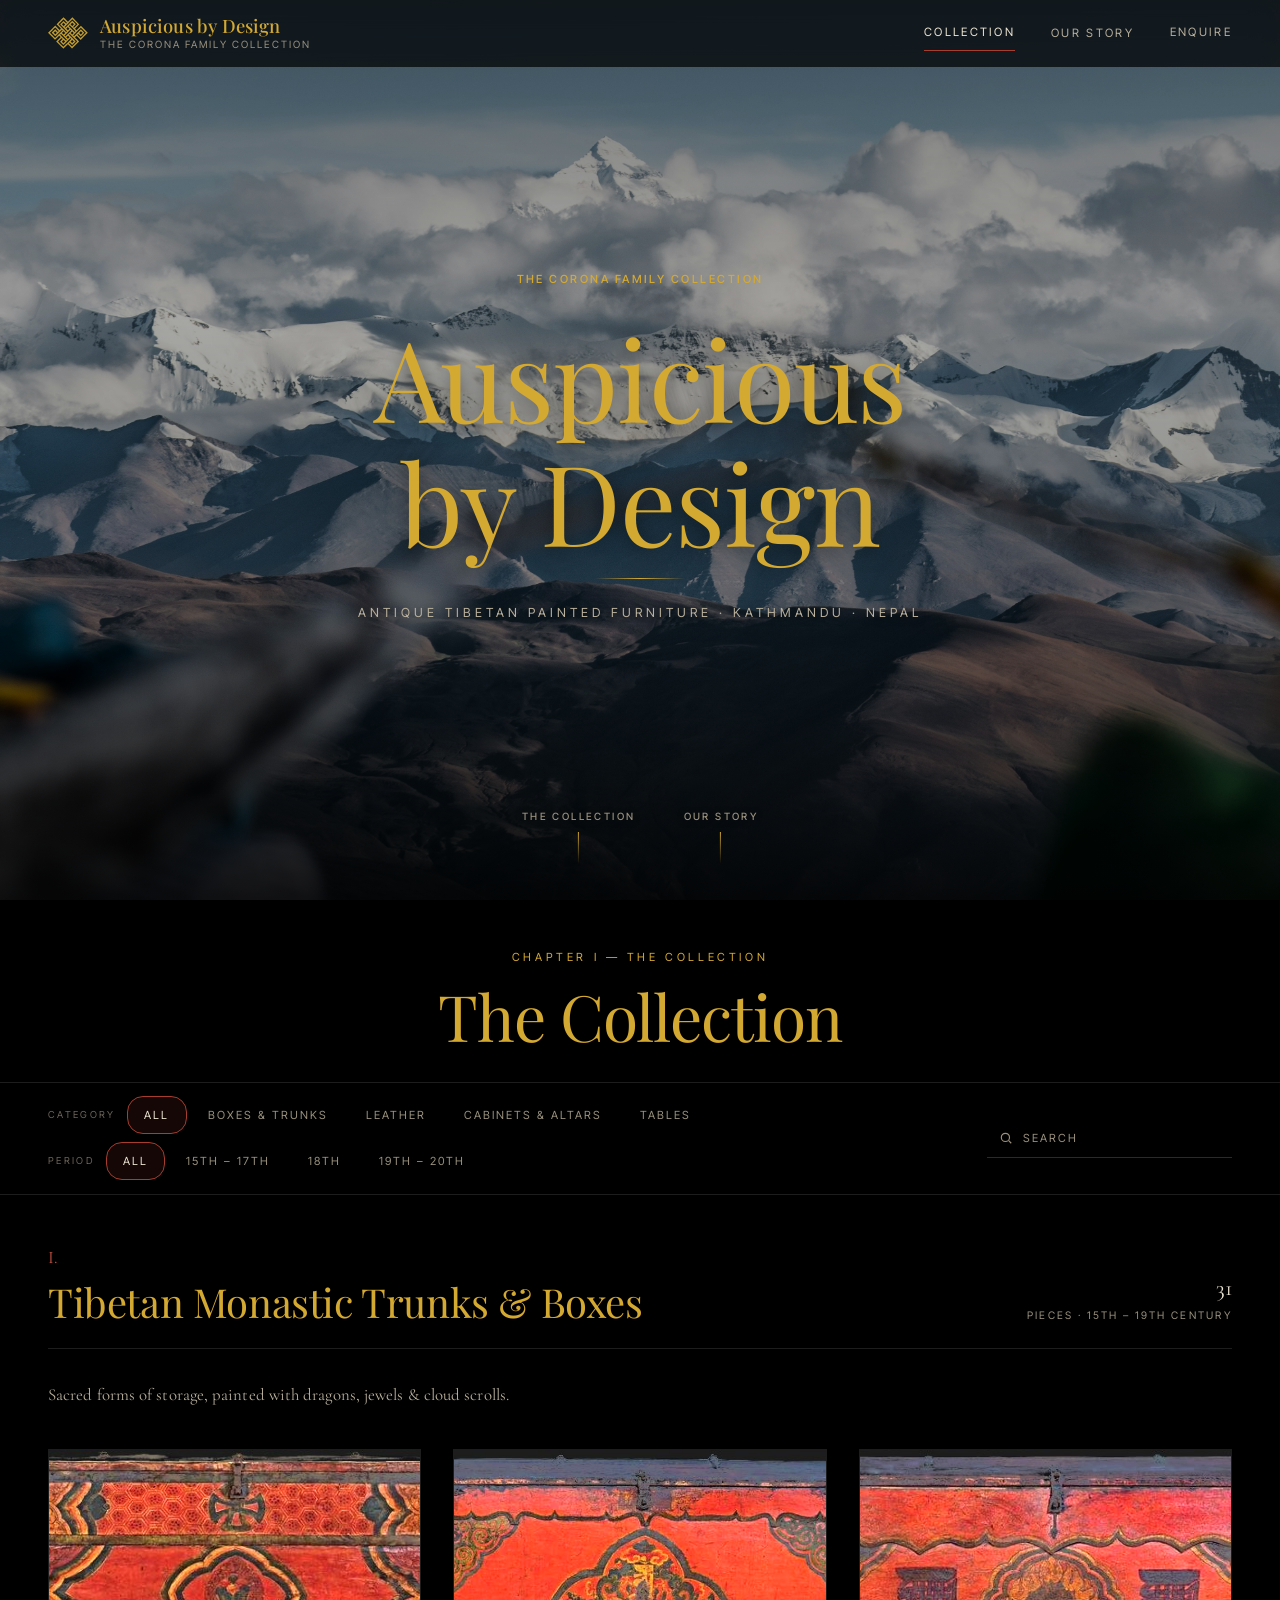
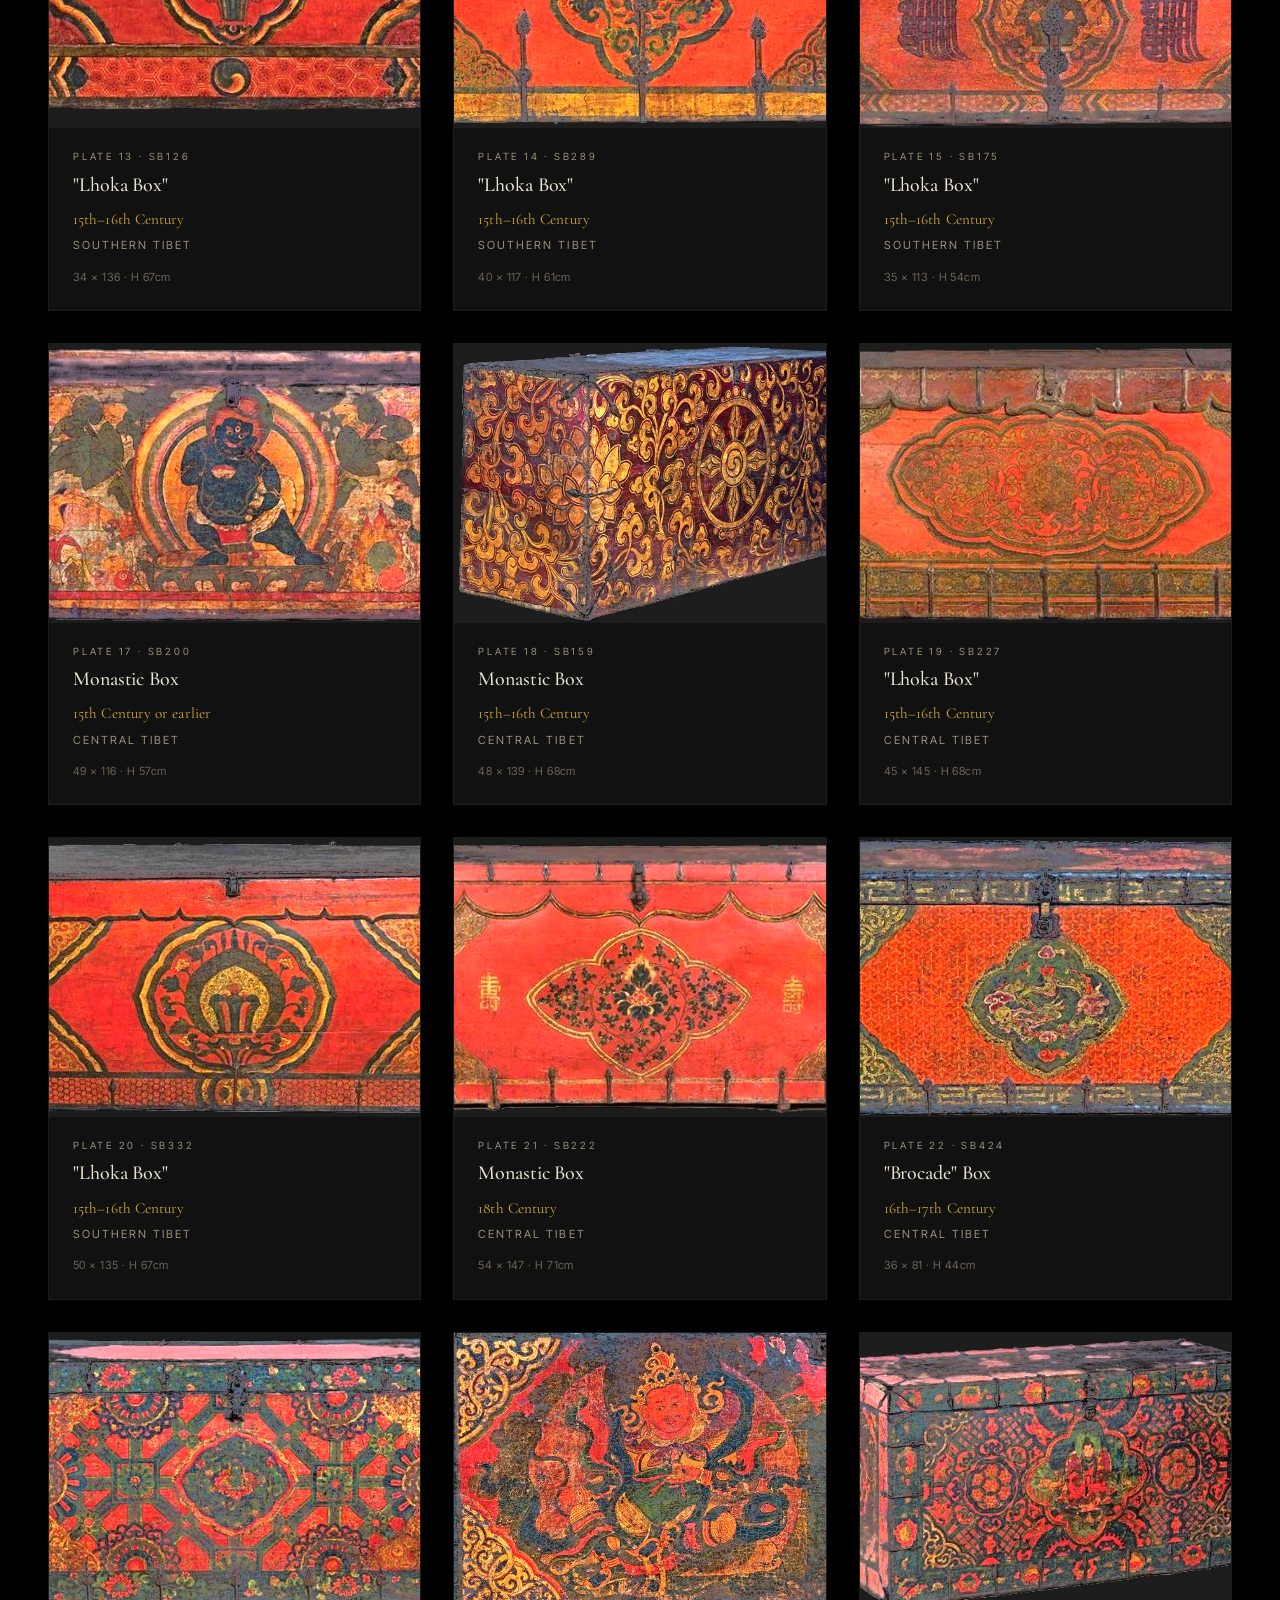
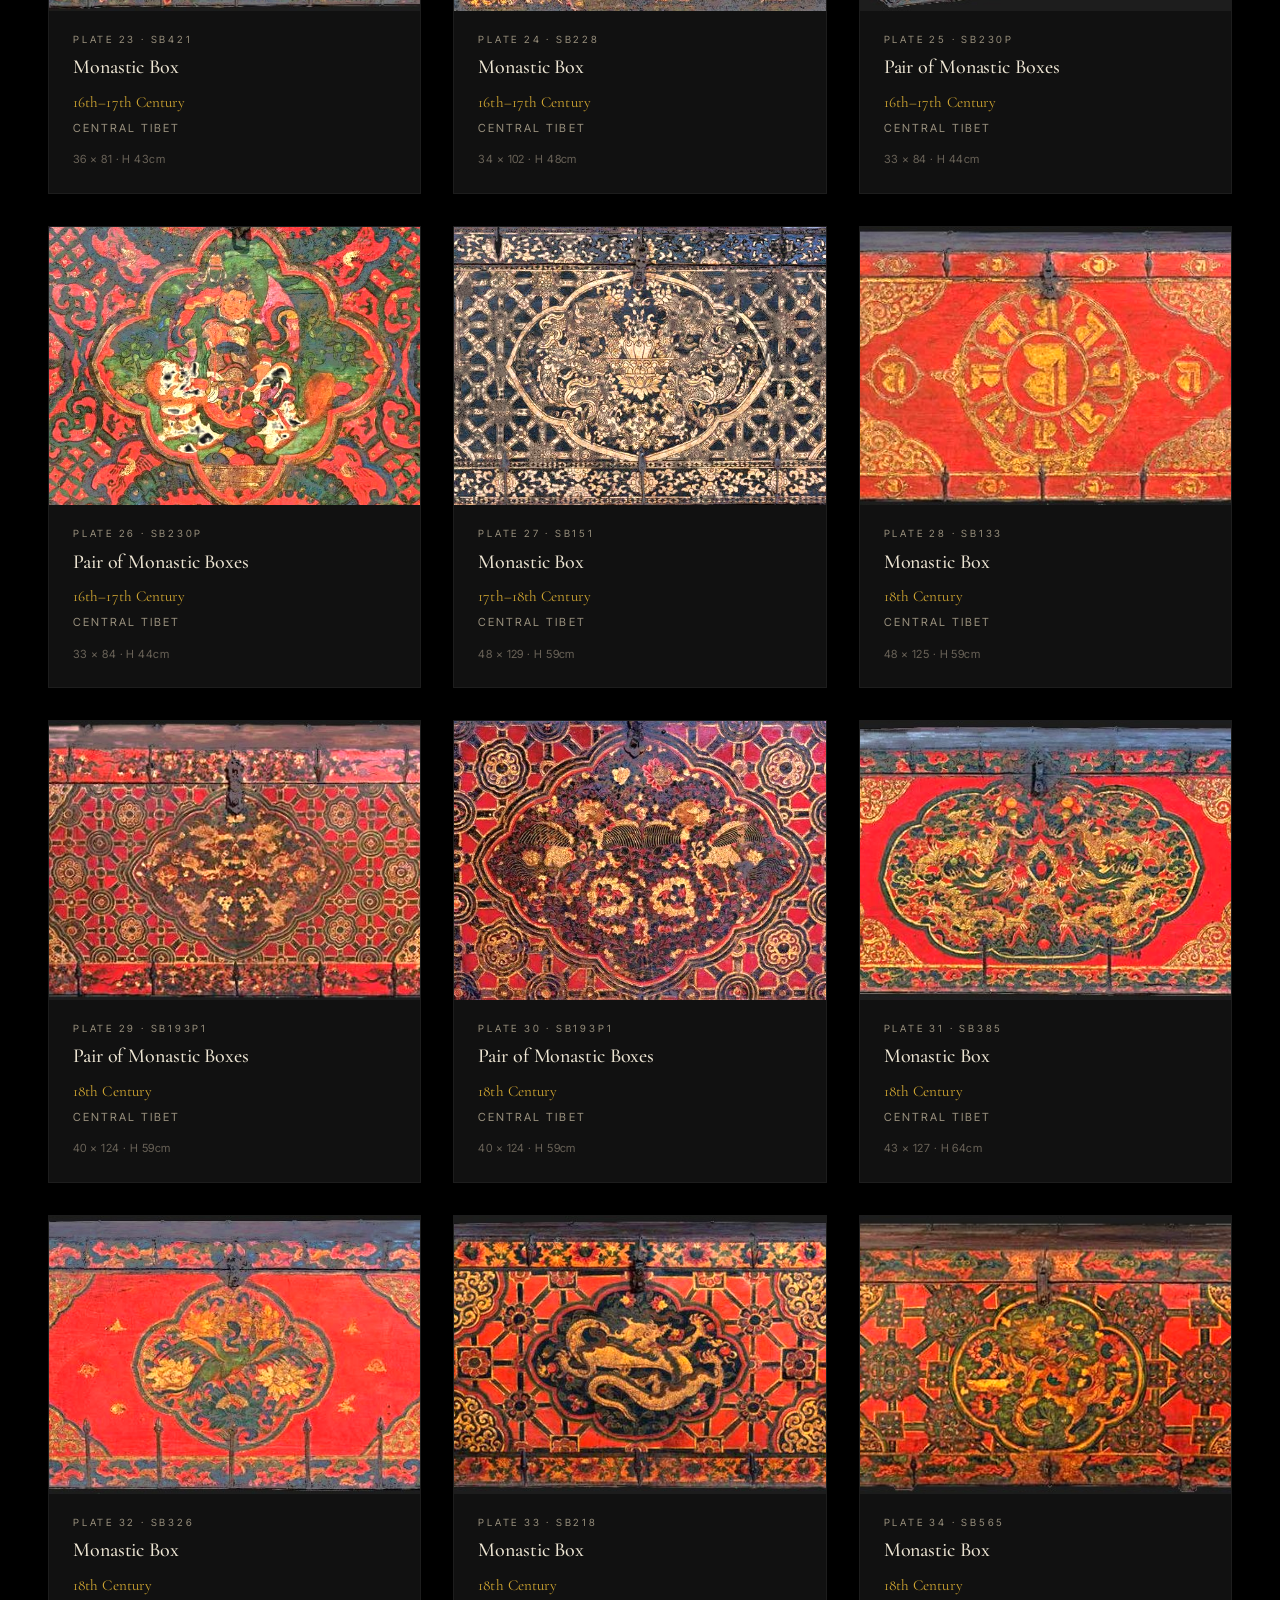
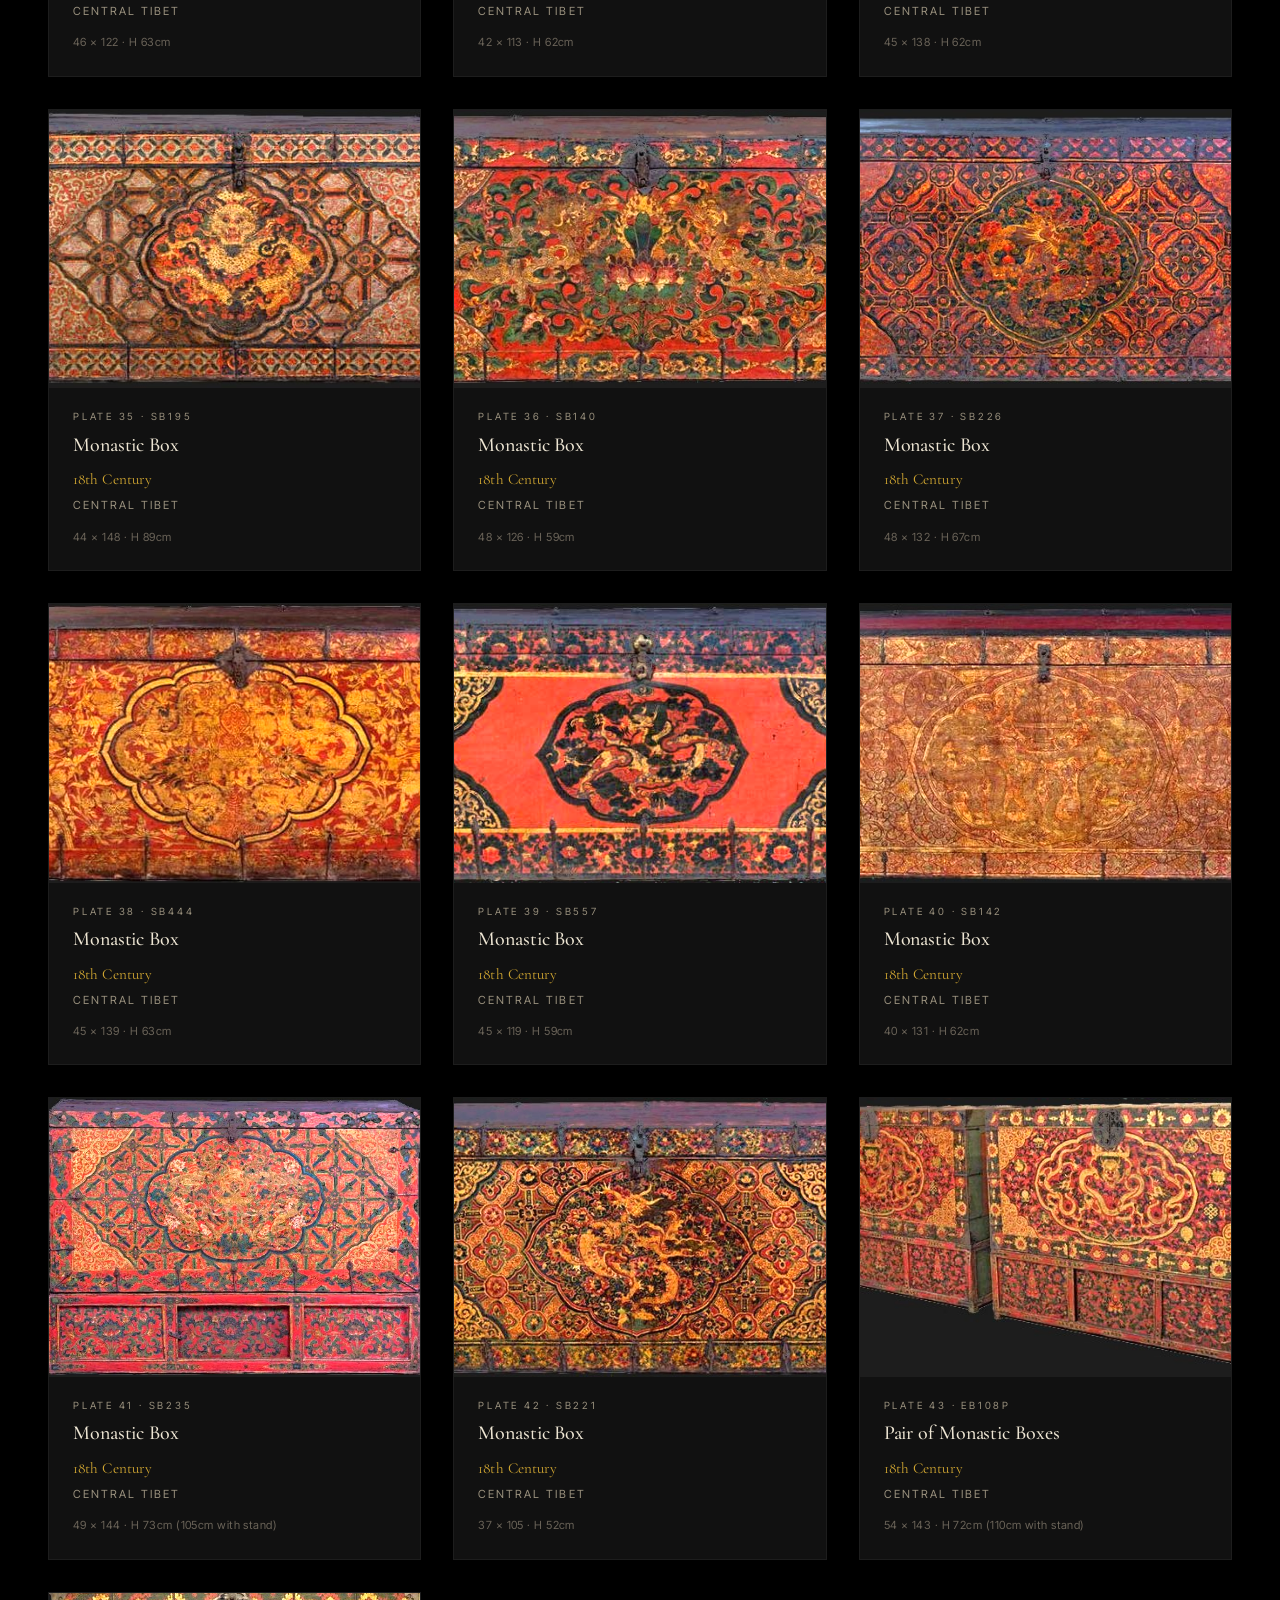
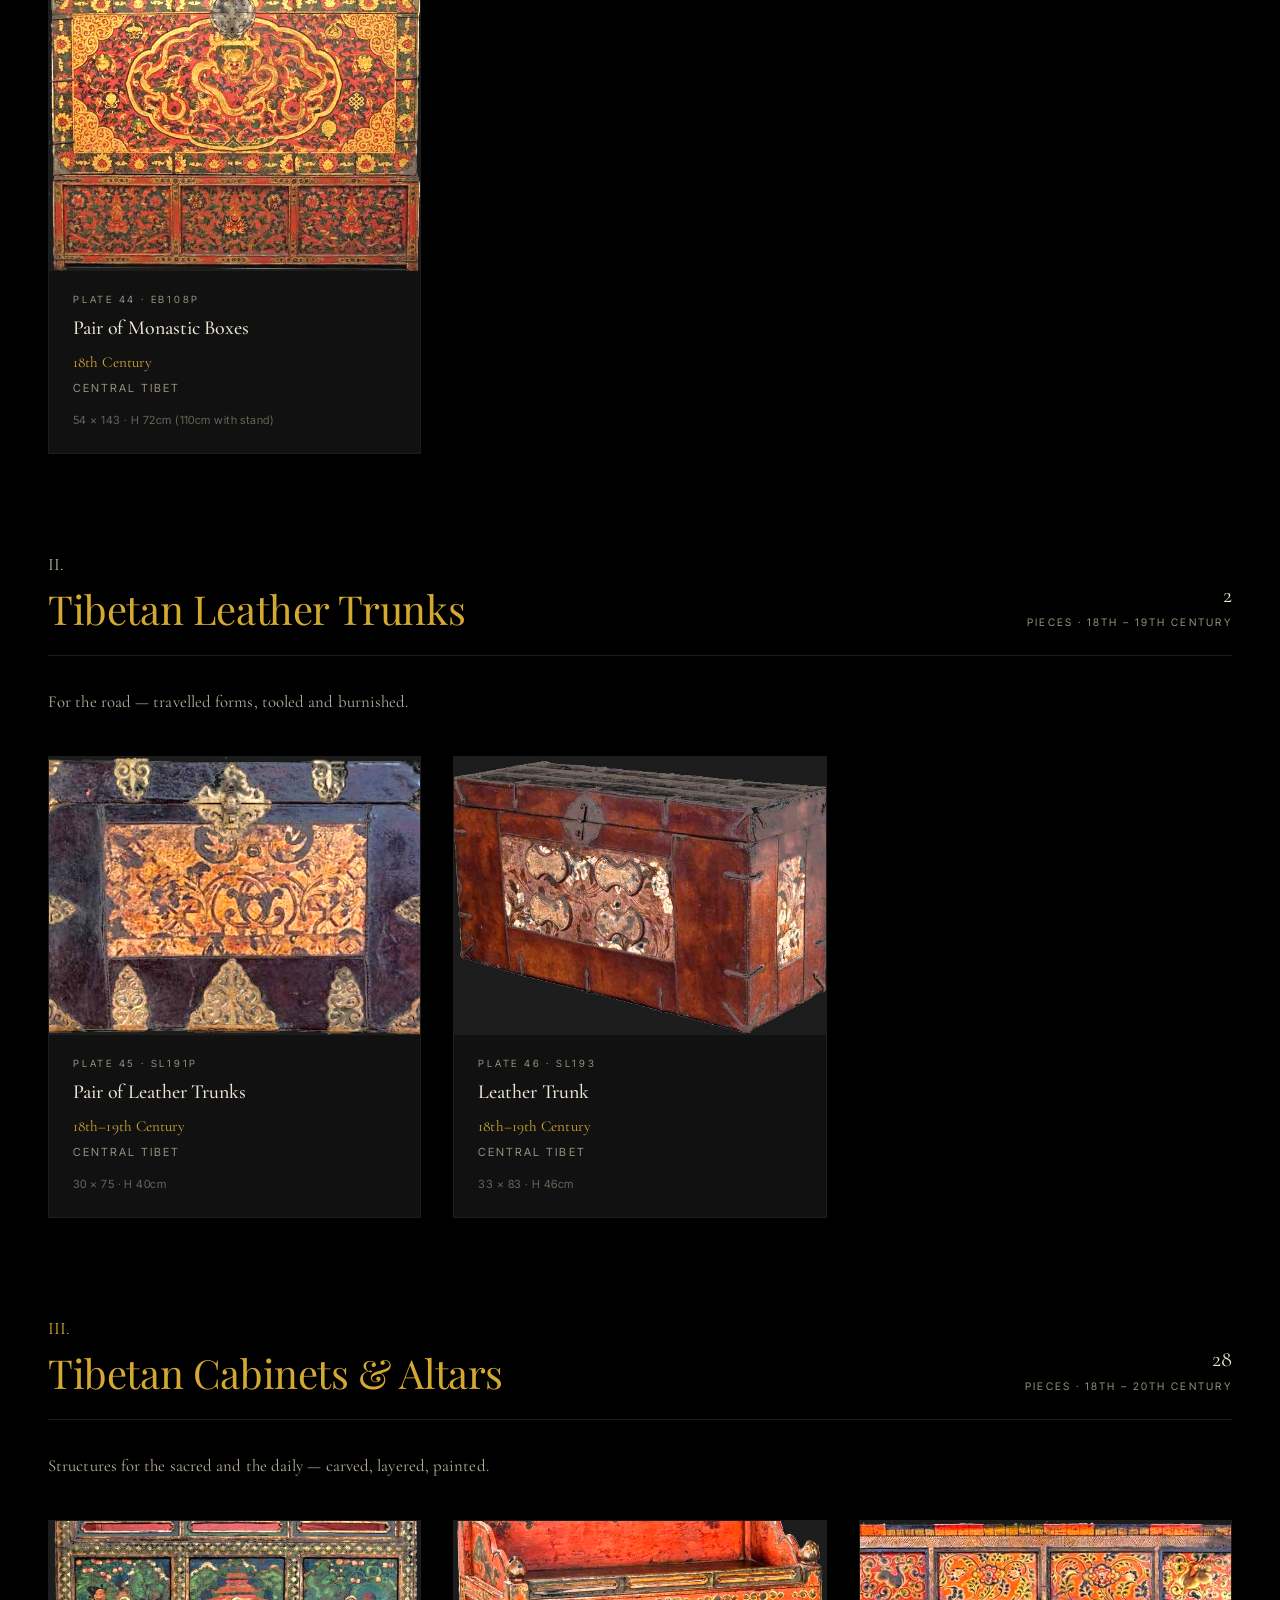
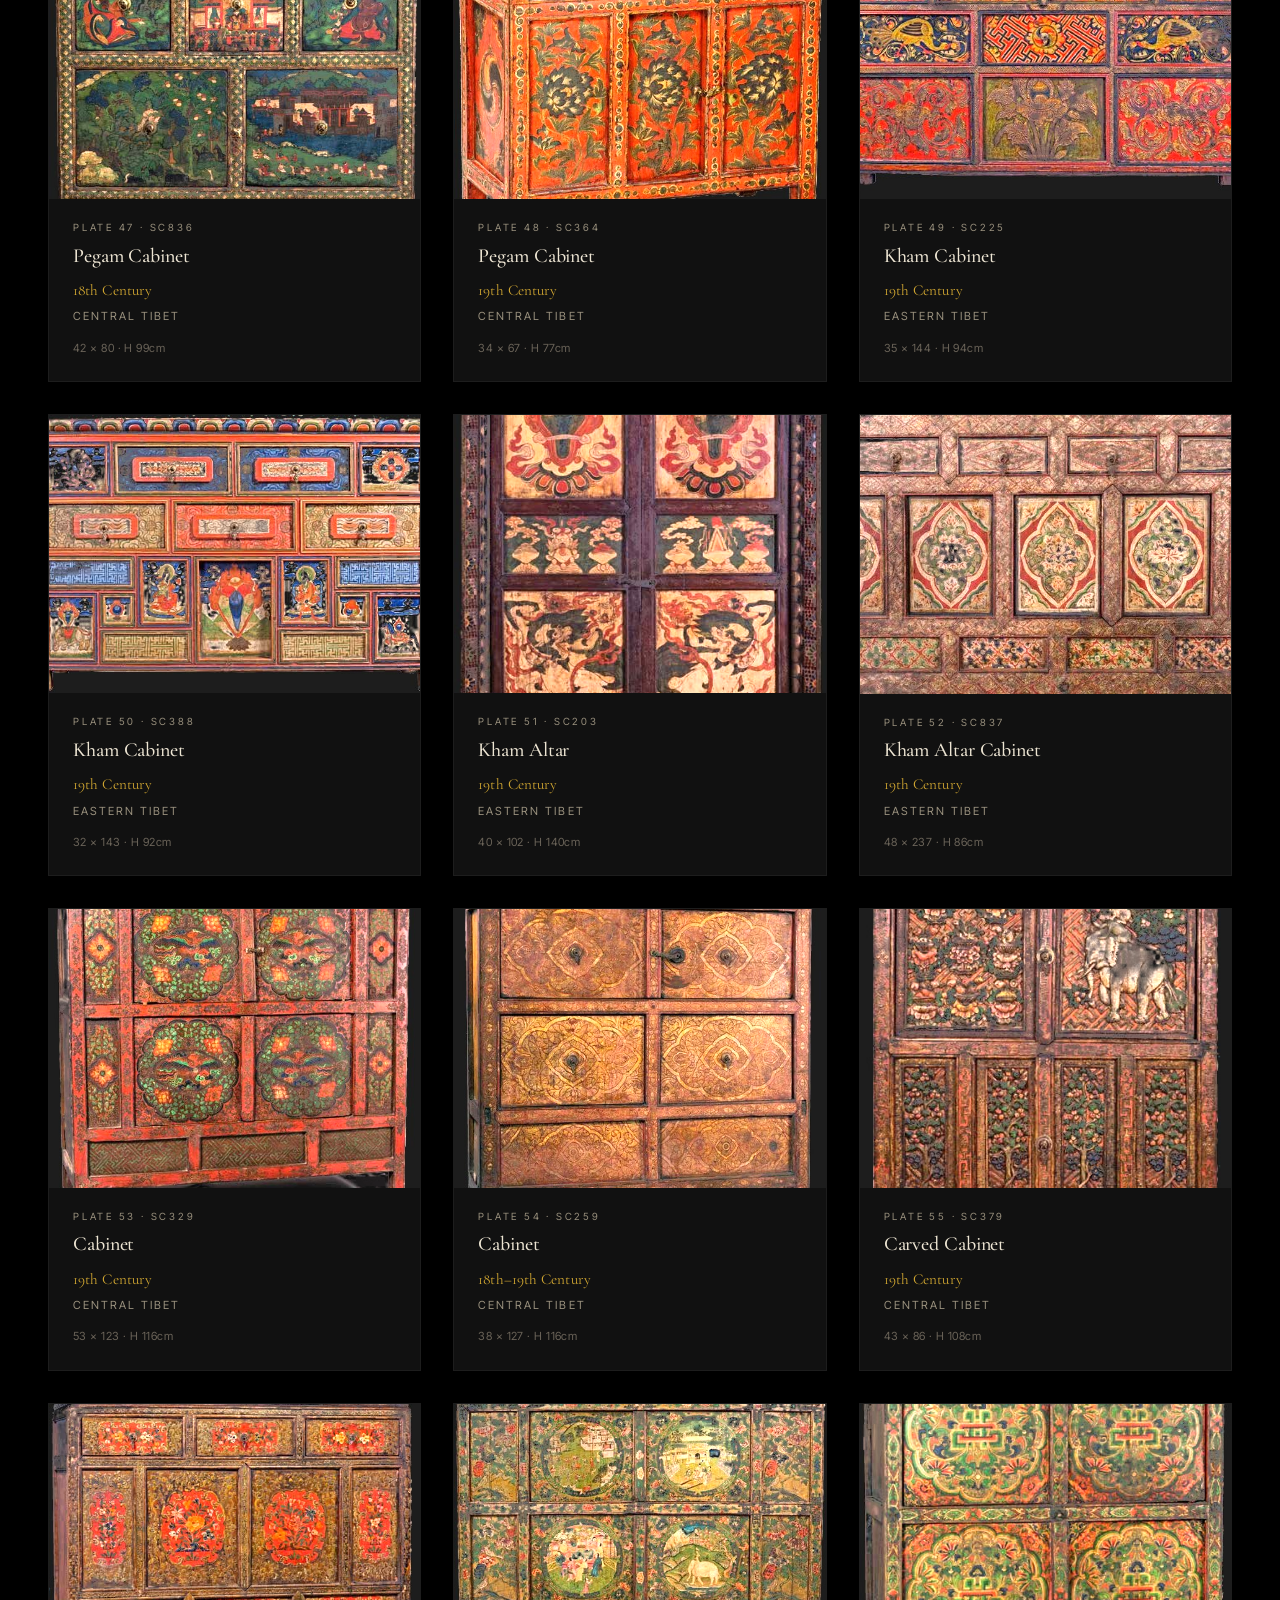
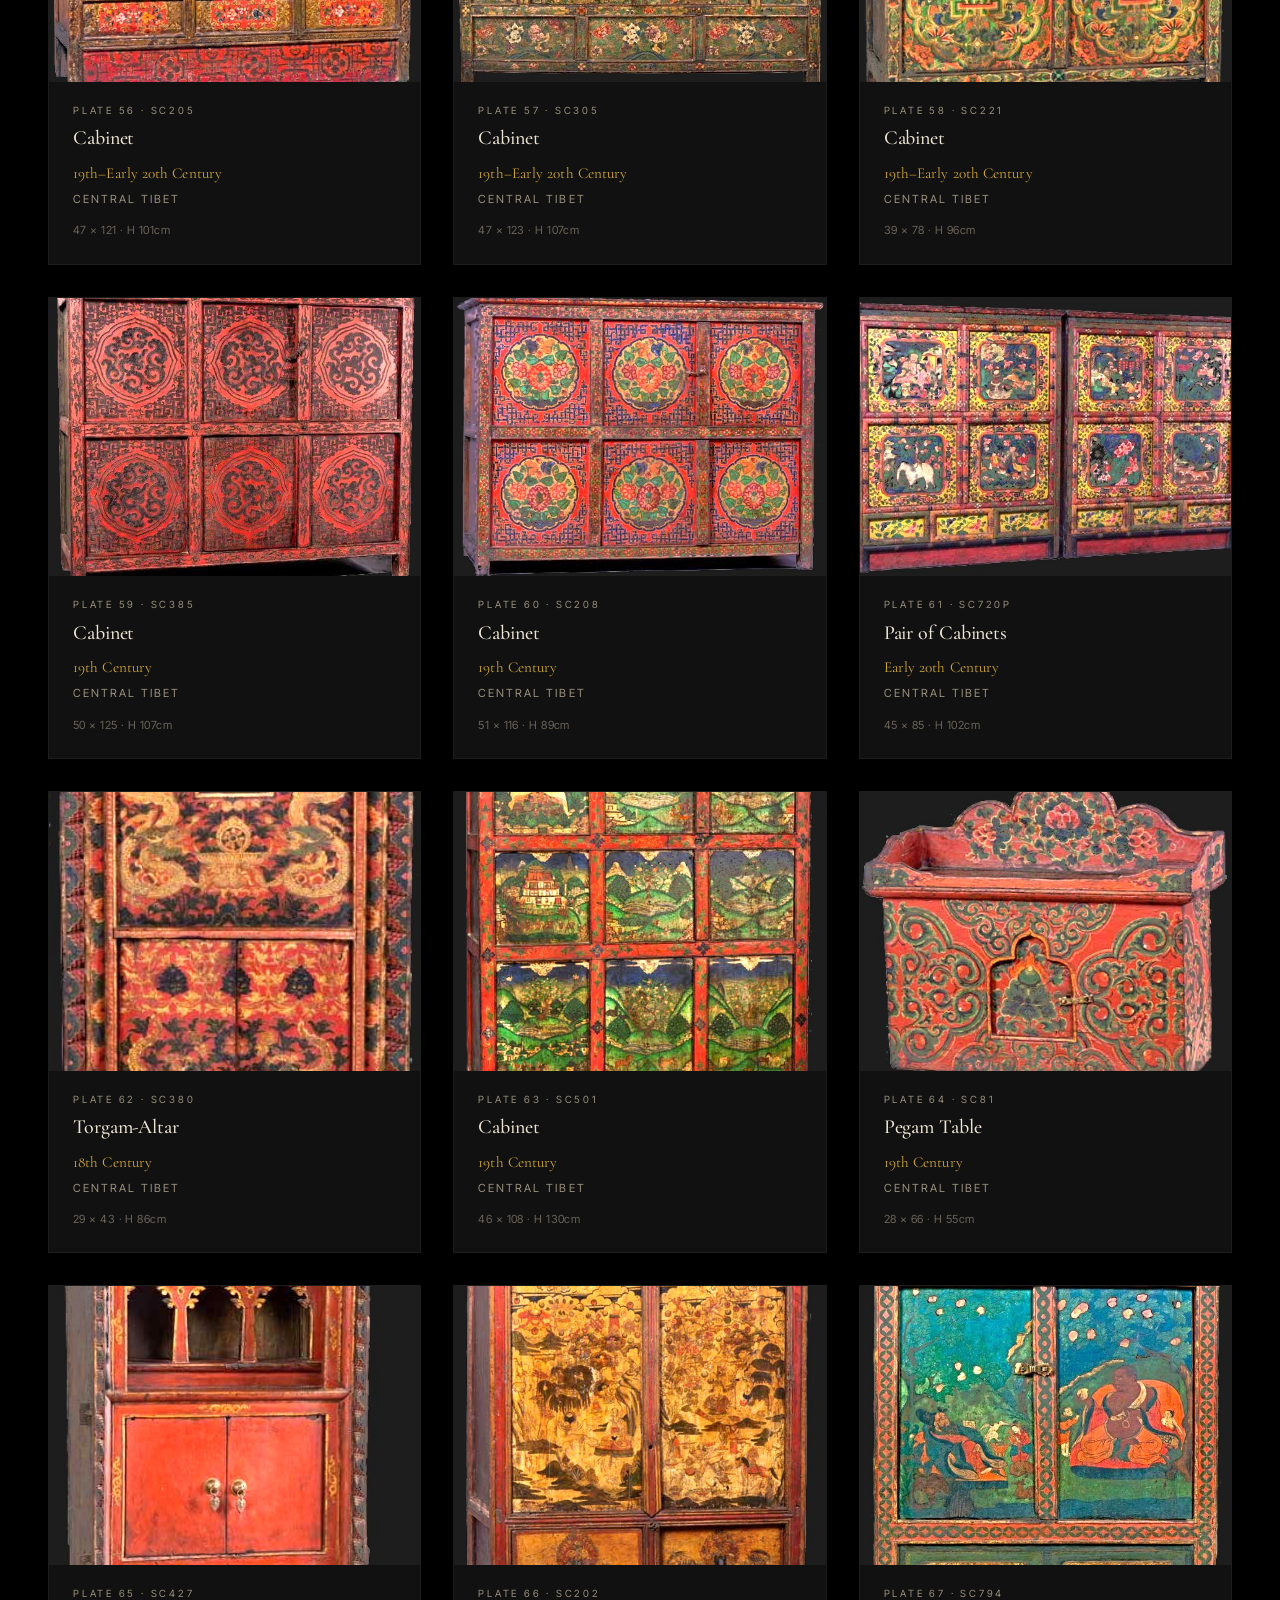
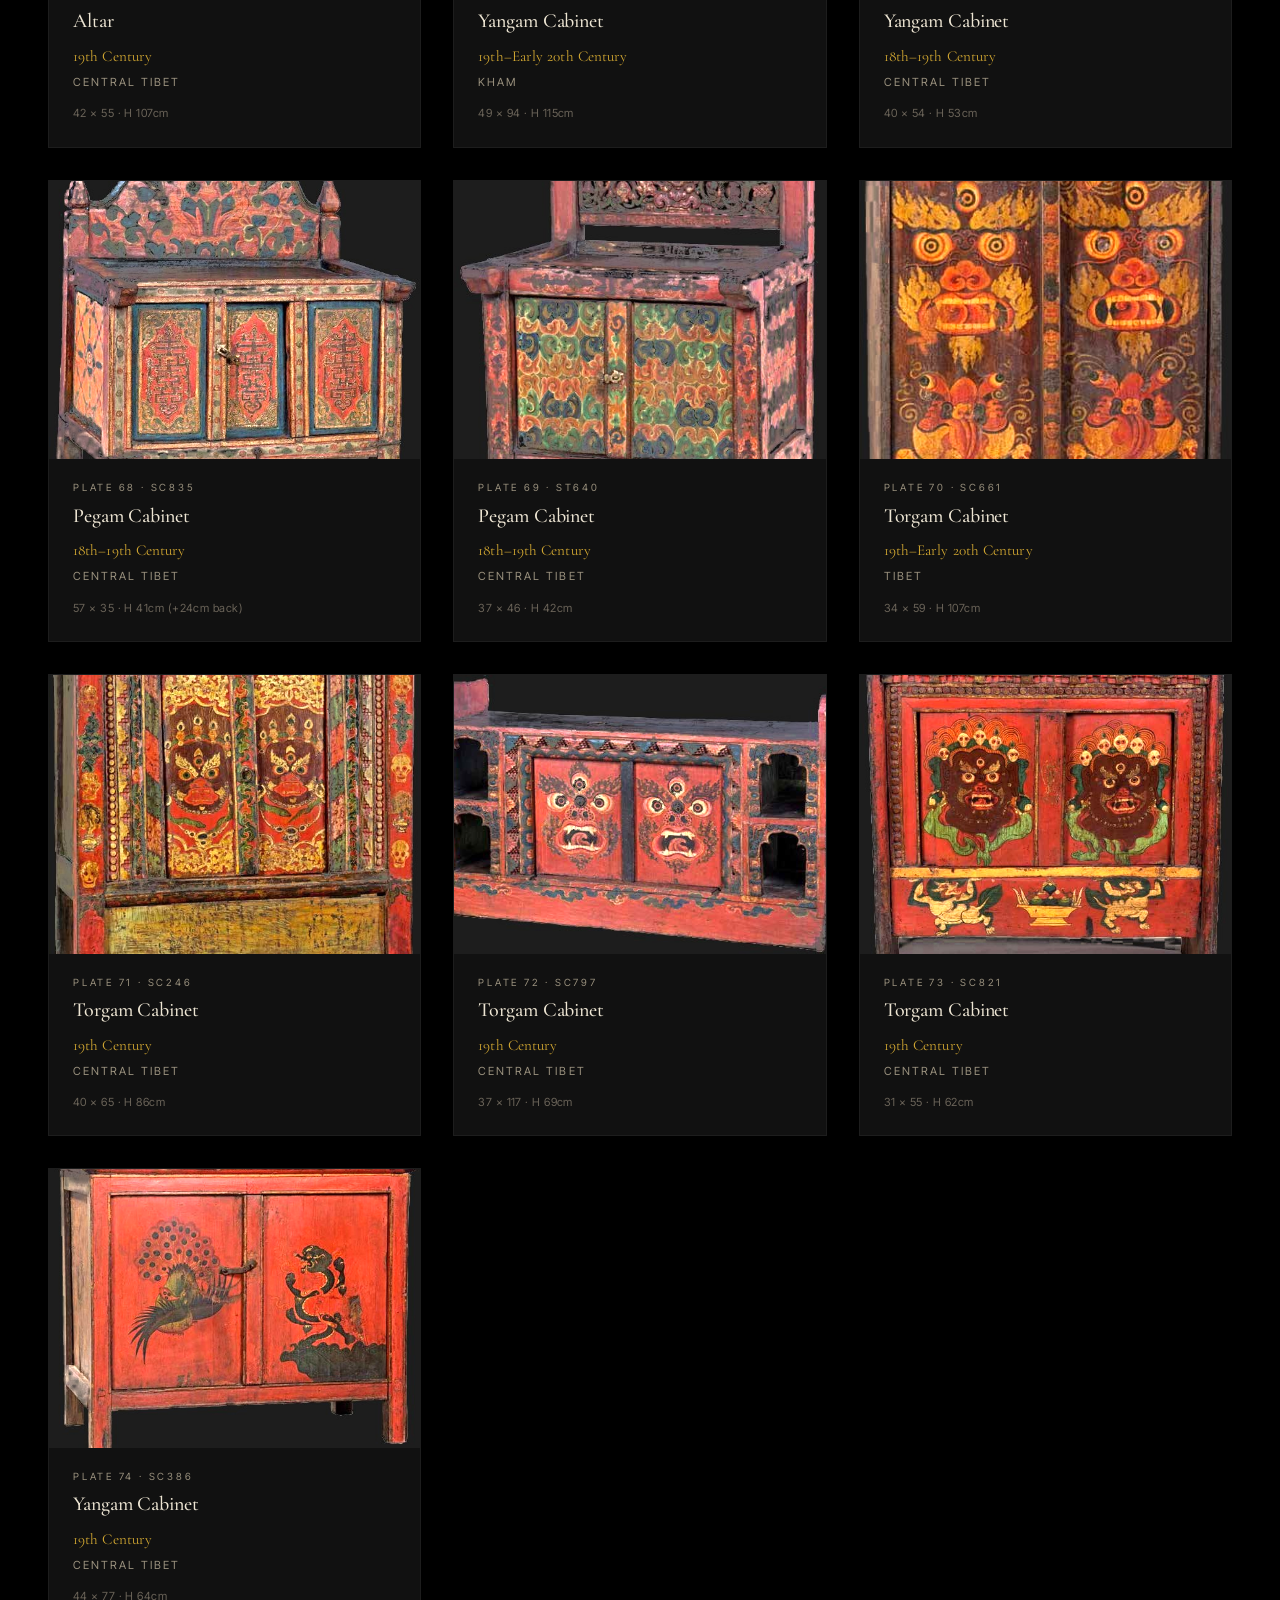
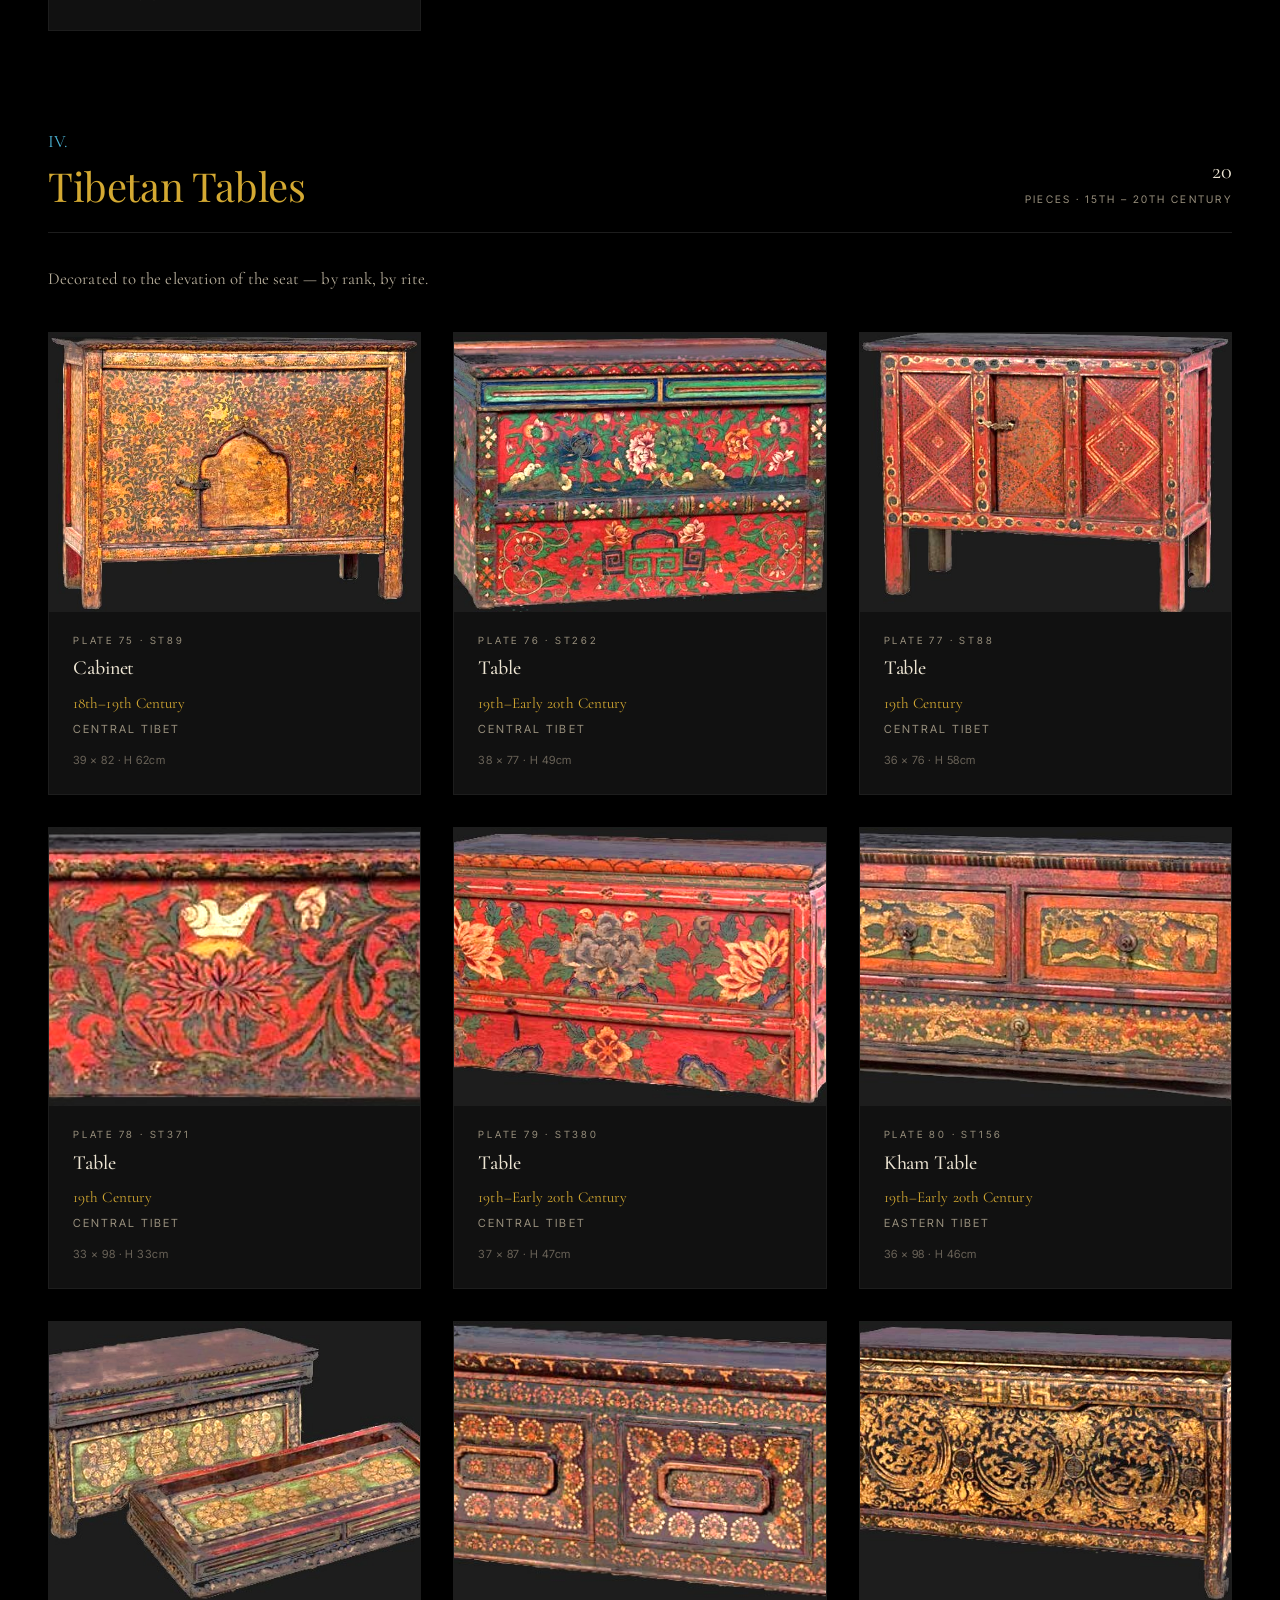
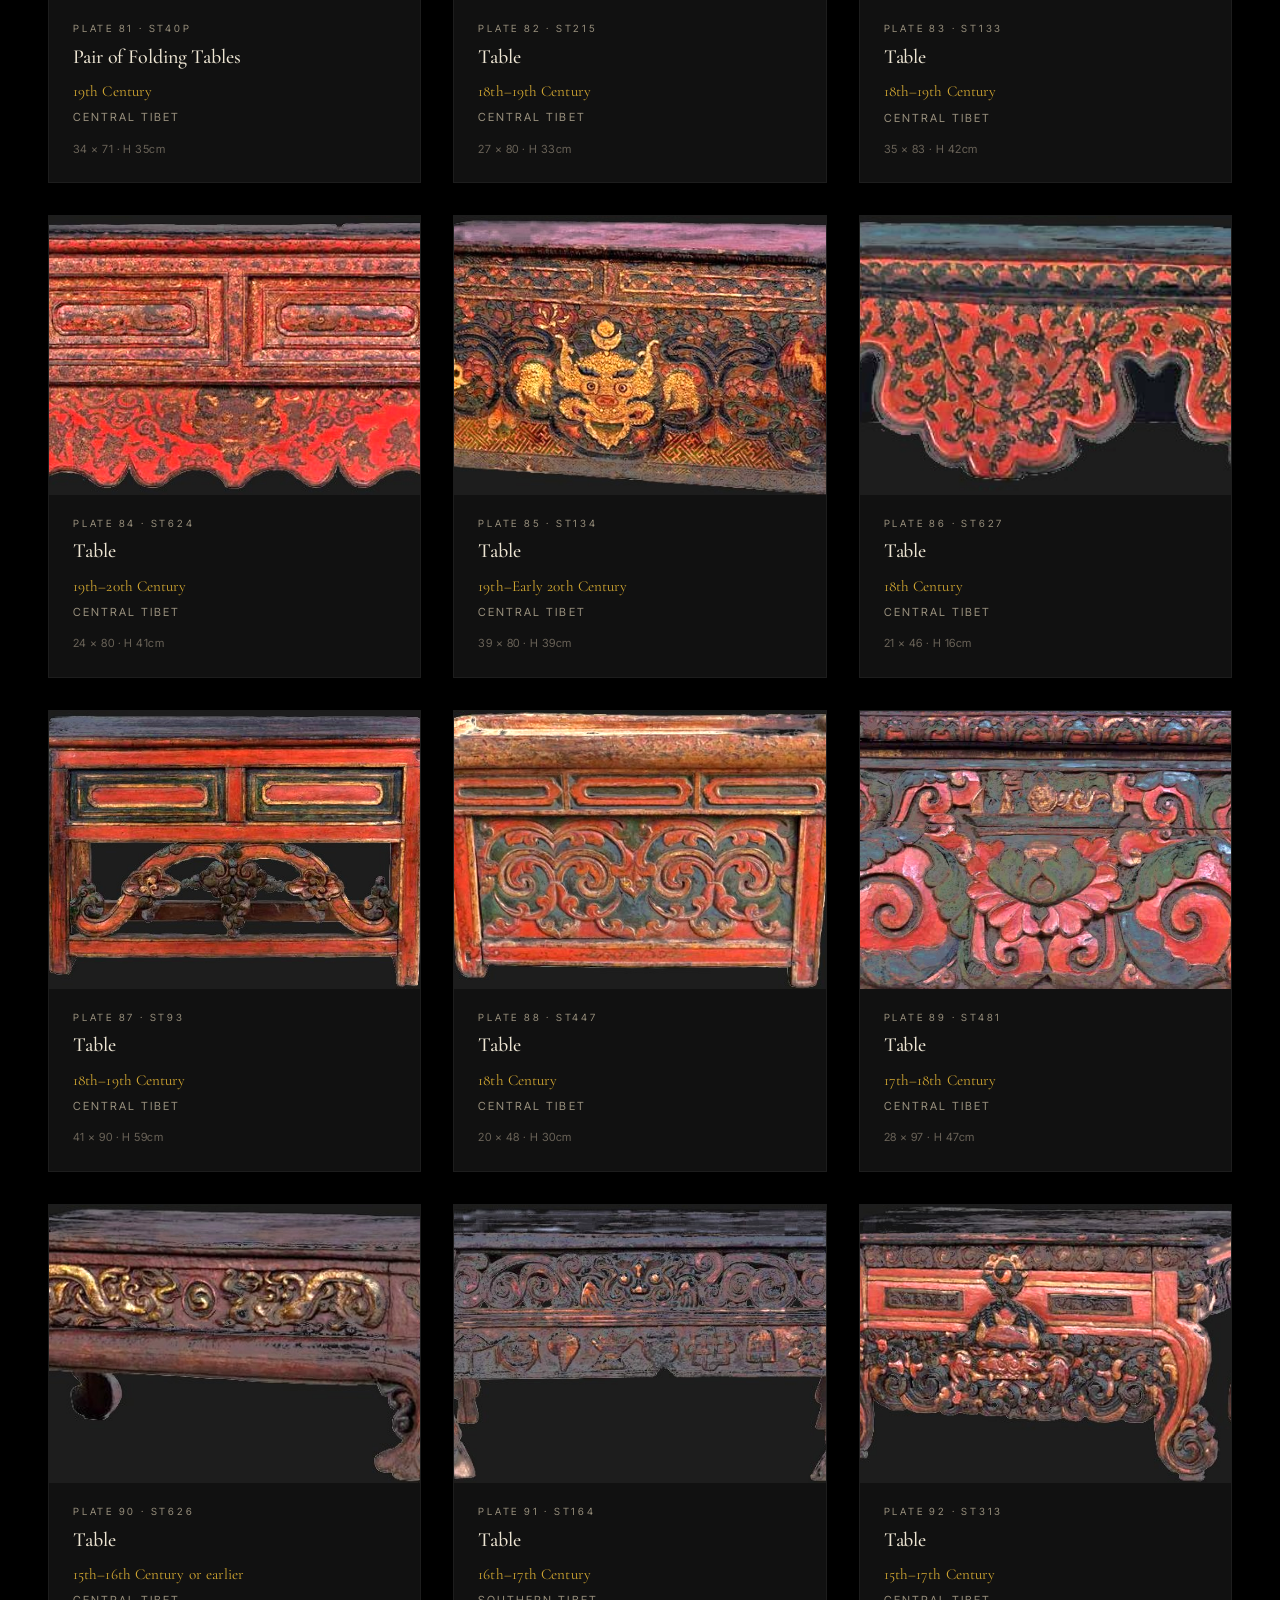
==== commit a04bba45: "Fix brand mark: use gold SVG endless knot instead of filtered JPG Switched brand-mark from endlesskn" ====
--- a/index.html
+++ b/index.html
@@ -20,7 +20,7 @@
   <meta property="og:image" content="images/landscapes/hero.jpg">
   <meta property="og:type" content="website">
 
-  <link rel="icon" href="images/endlessknot.jpg">
+  <link rel="icon" type="image/png" href="images/favicon.png">
 </head>
 <body>
 
@@ -30,7 +30,7 @@
   <header class="site-header" id="site-header">
     <div class="header-inner">
       <a href="#" class="brand" aria-label="Auspicious by Design — home">
-        <img class="brand-mark" src="images/endlessknot.jpg" alt="Endless Knot" aria-hidden="true">
+        <img class="brand-mark" src="images/endless-knot.svg" alt="Endless Knot" aria-hidden="true">
         <div class="brand-text">
           <span class="title">Auspicious by Design</span>
           <span class="sub">The Corona Family Collection</span>
--- a/css/style.css
+++ b/css/style.css
@@ -152,7 +152,6 @@
   height: 32px;
   flex-shrink: 0;
   object-fit: contain;
-  filter: invert(1) sepia(1) saturate(2) hue-rotate(5deg) brightness(0.85);
   opacity: 0.9;
 }
 .brand-text {
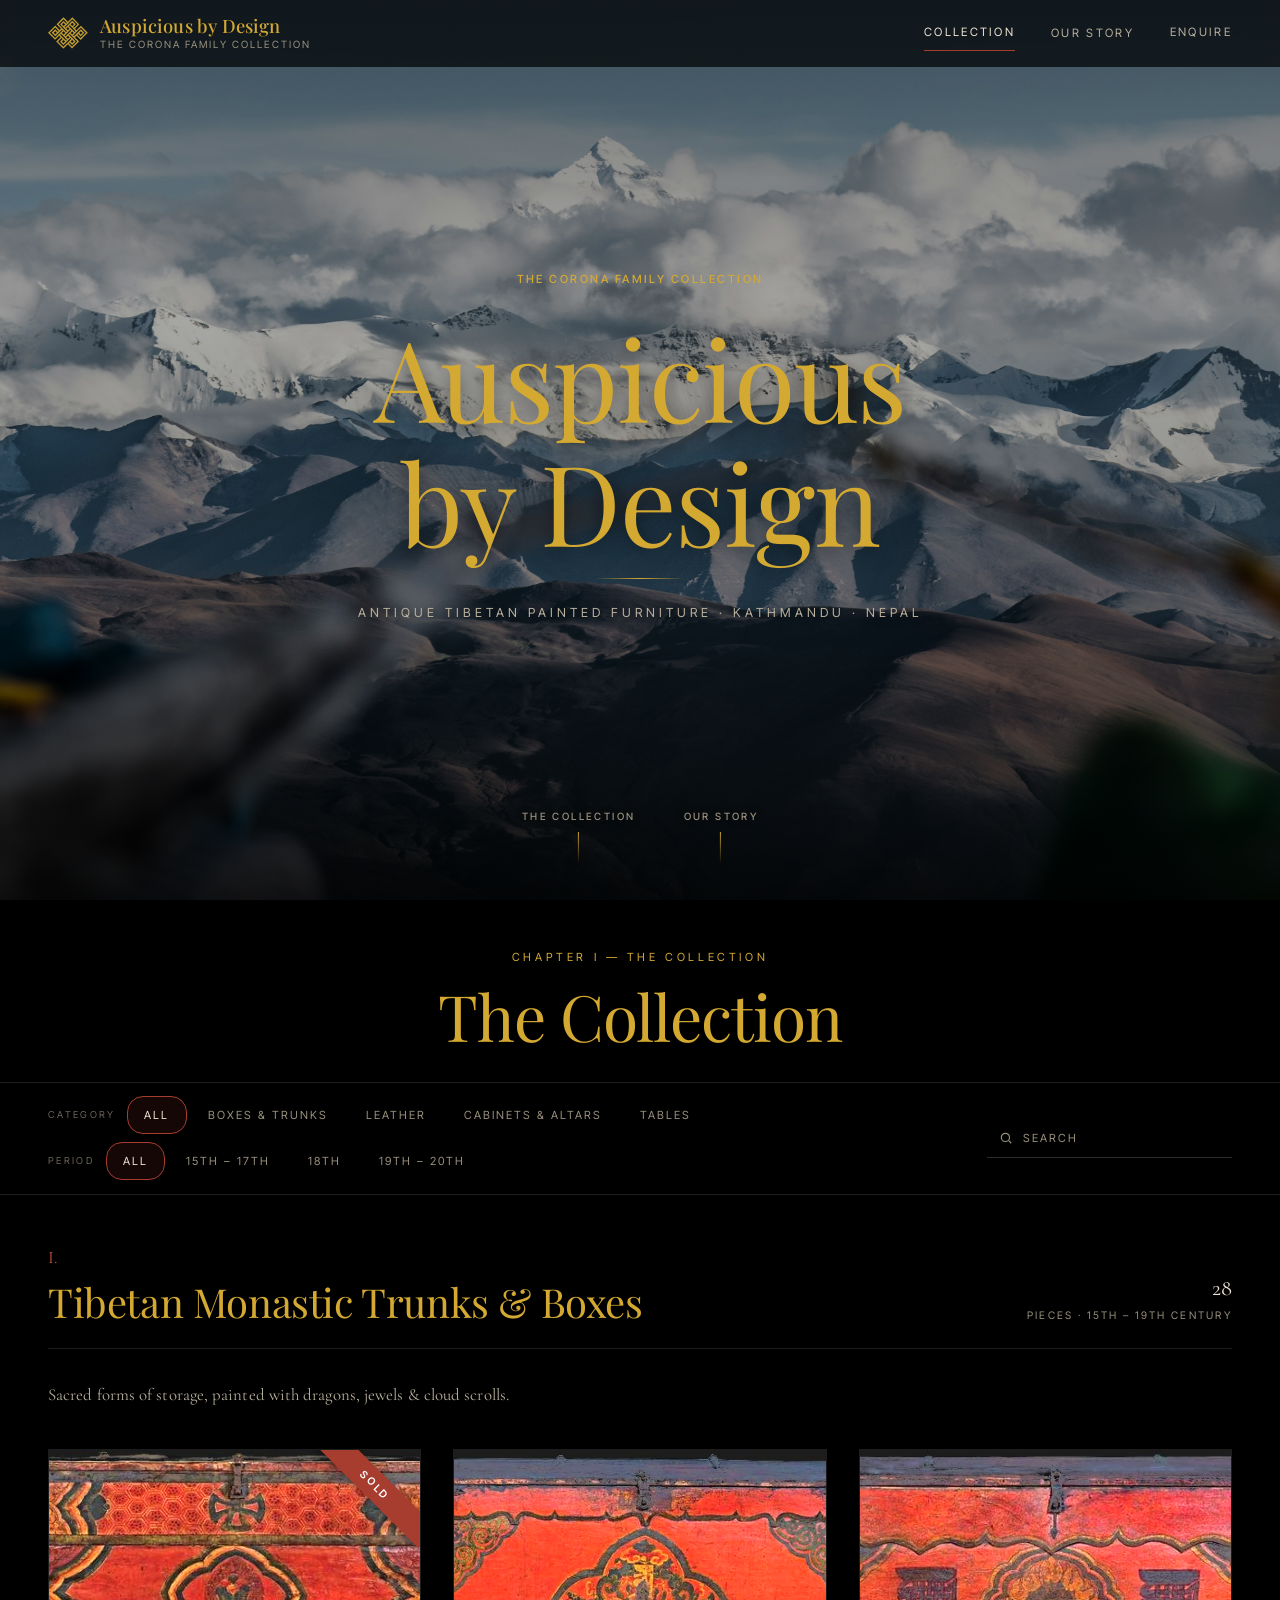
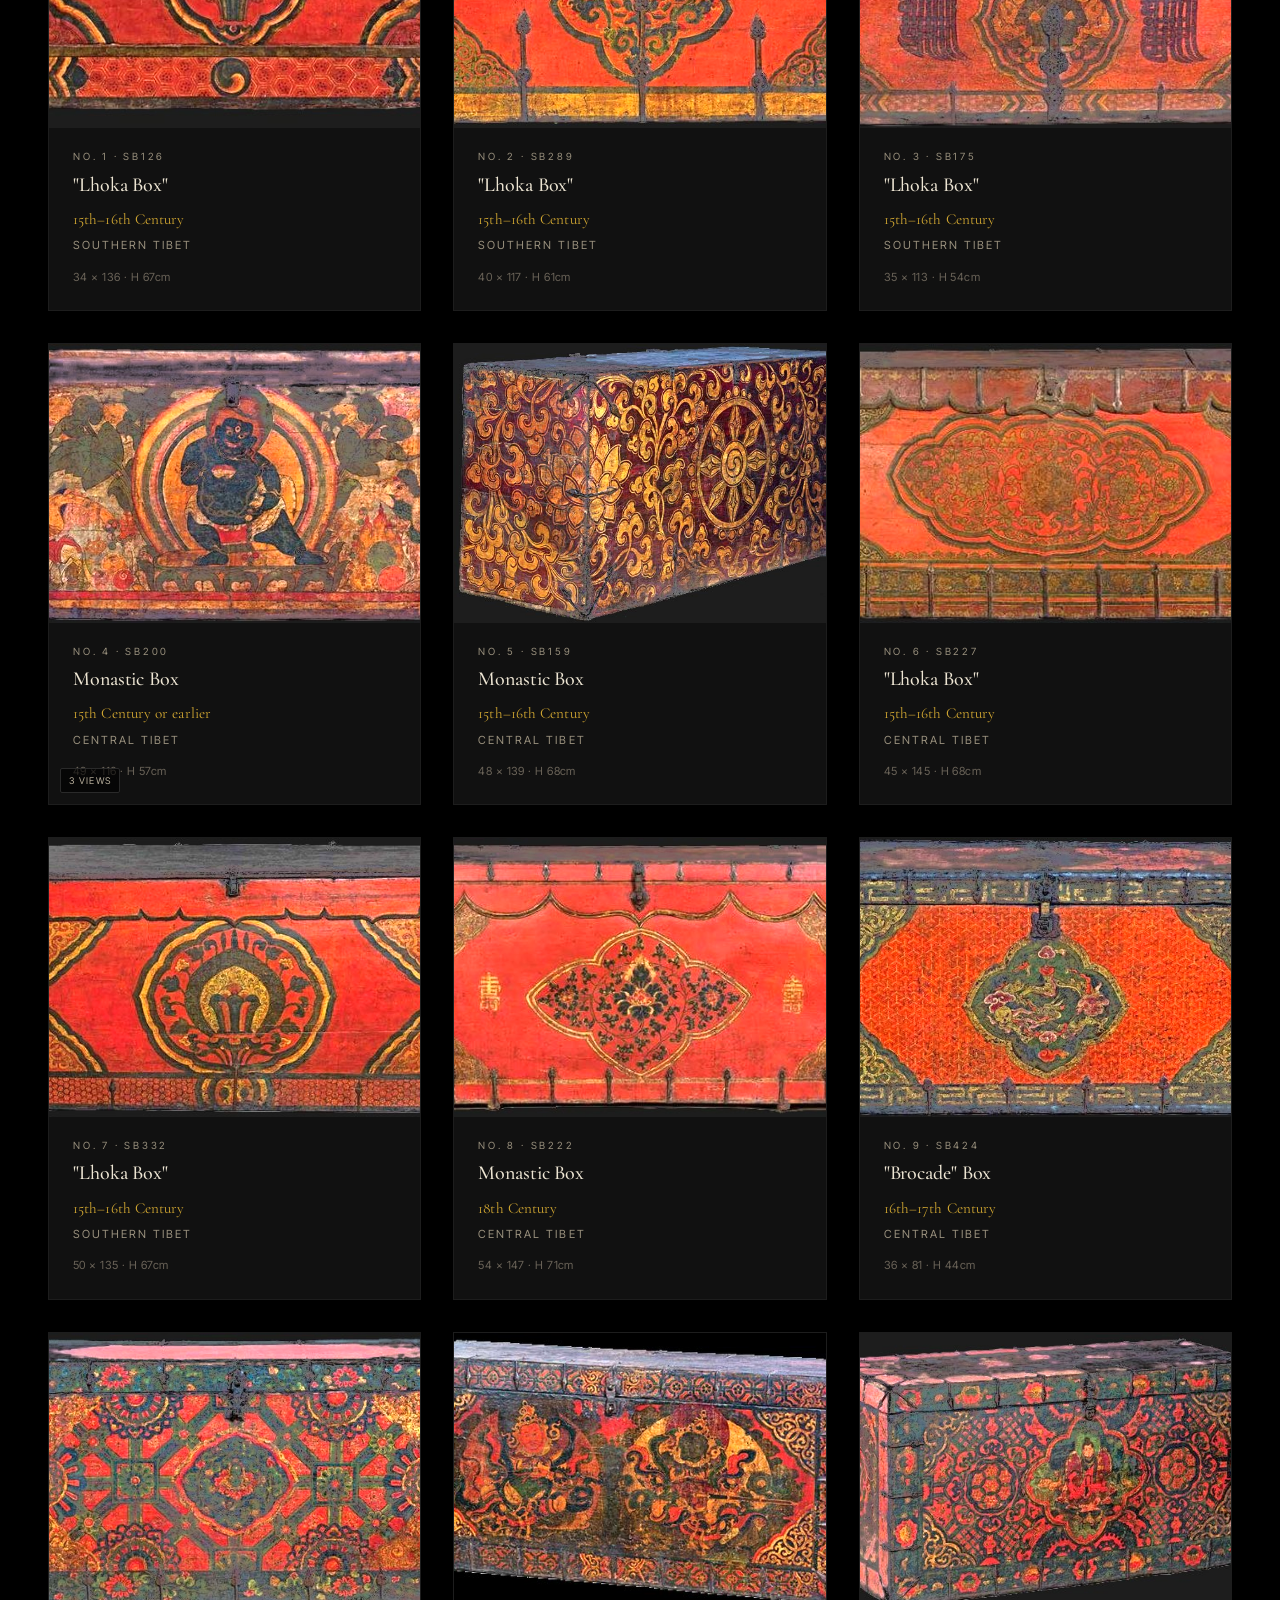
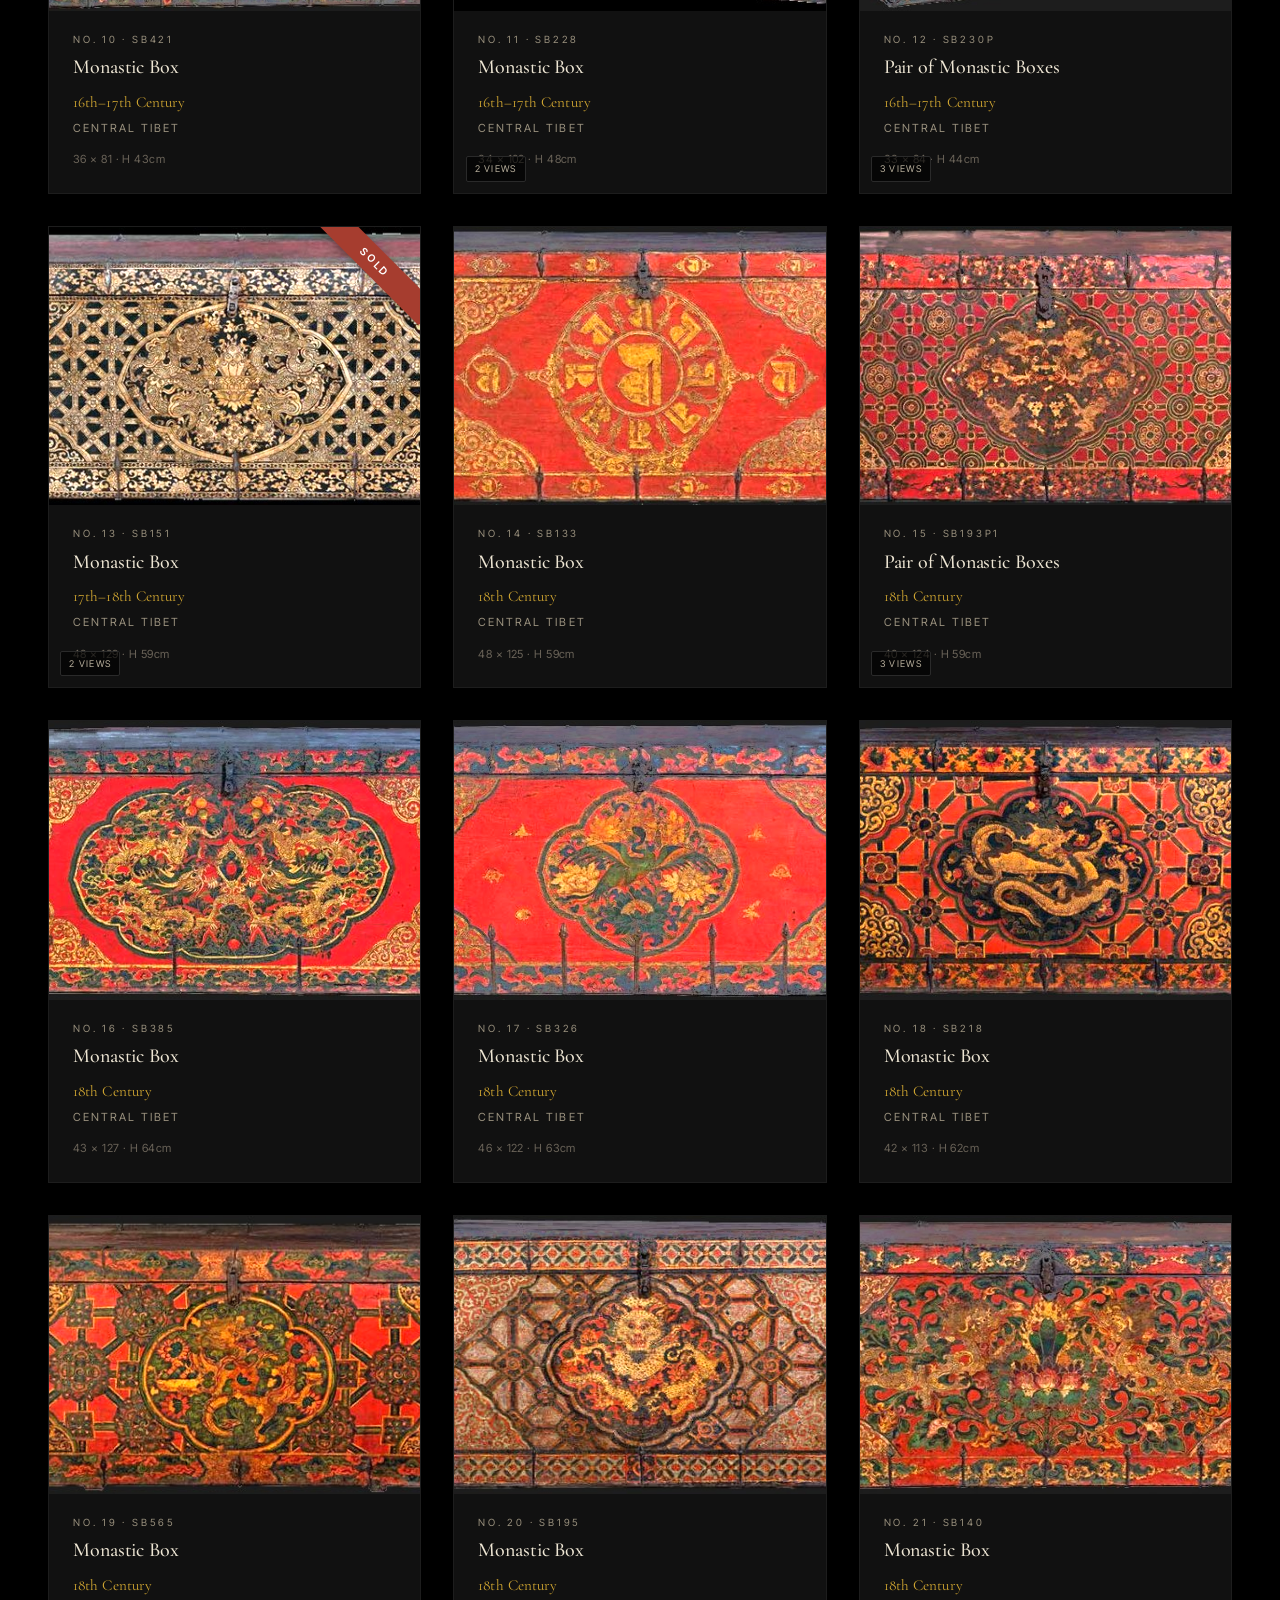
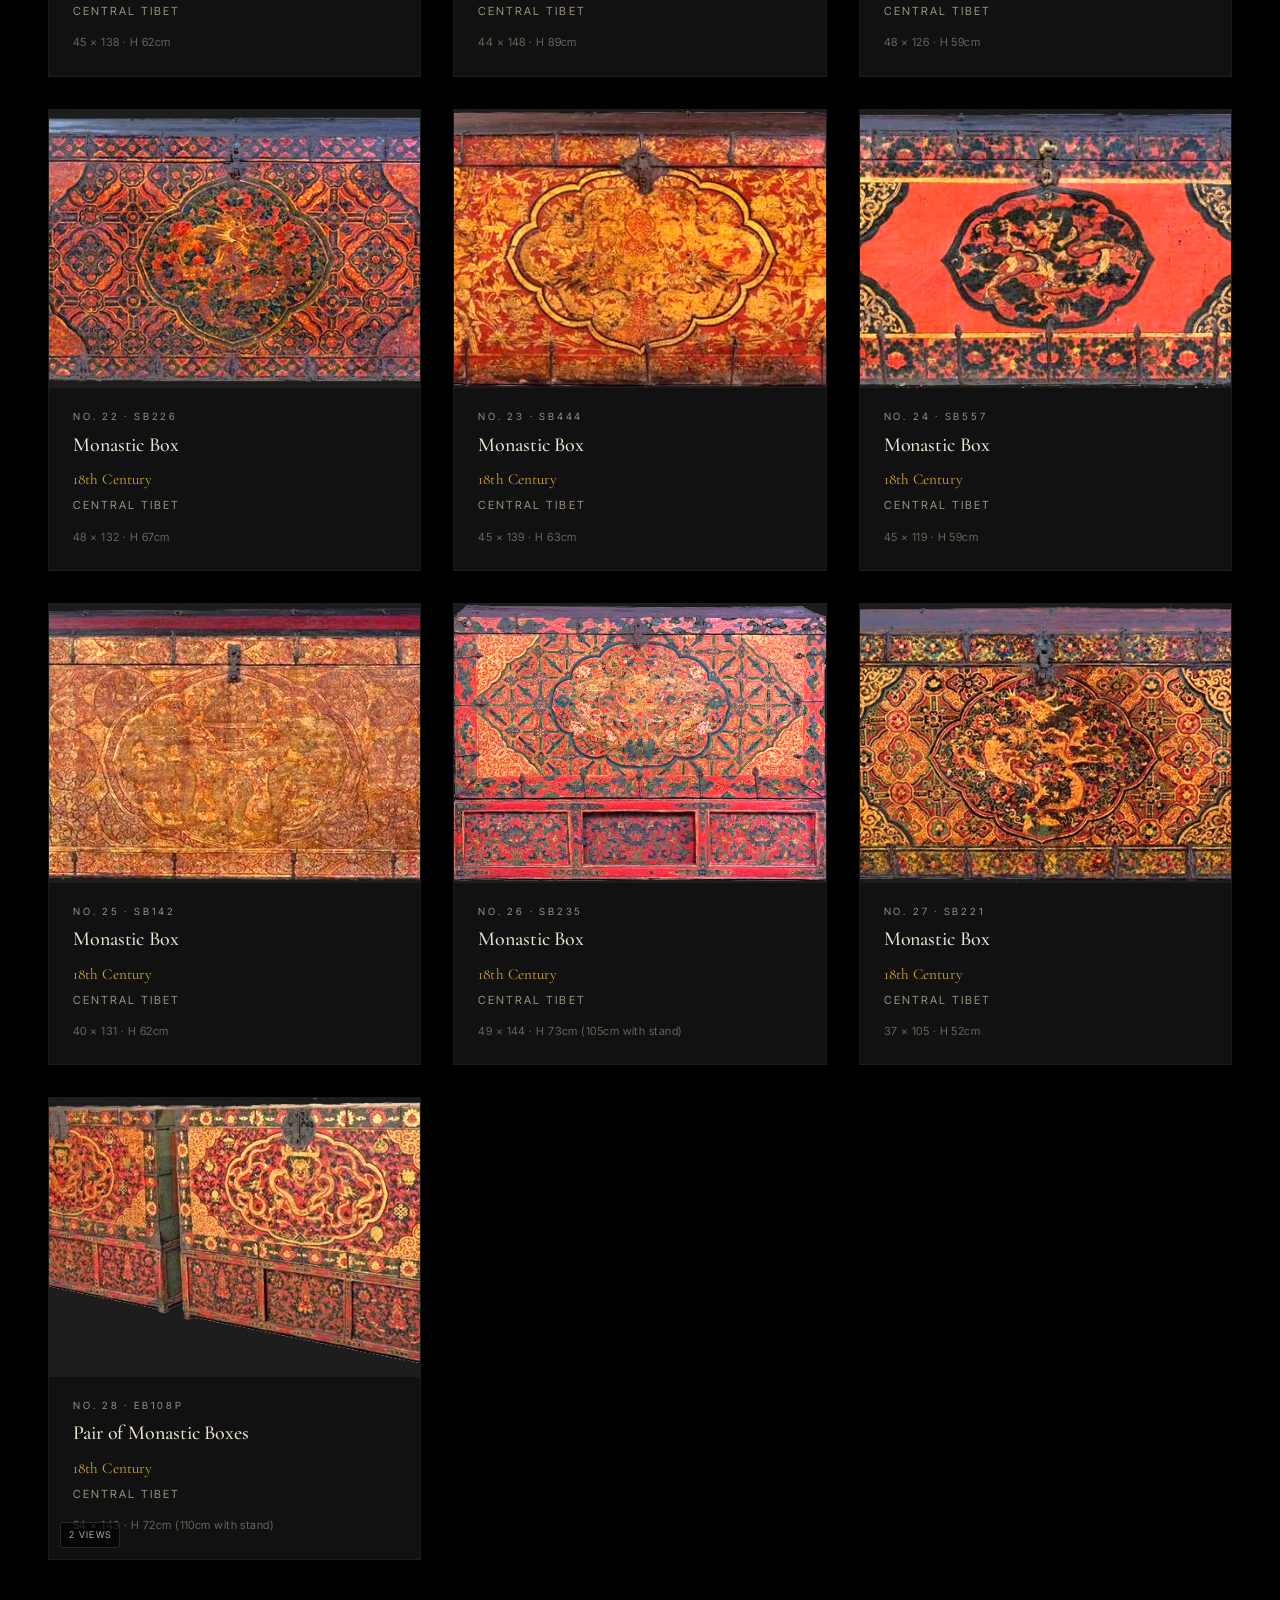
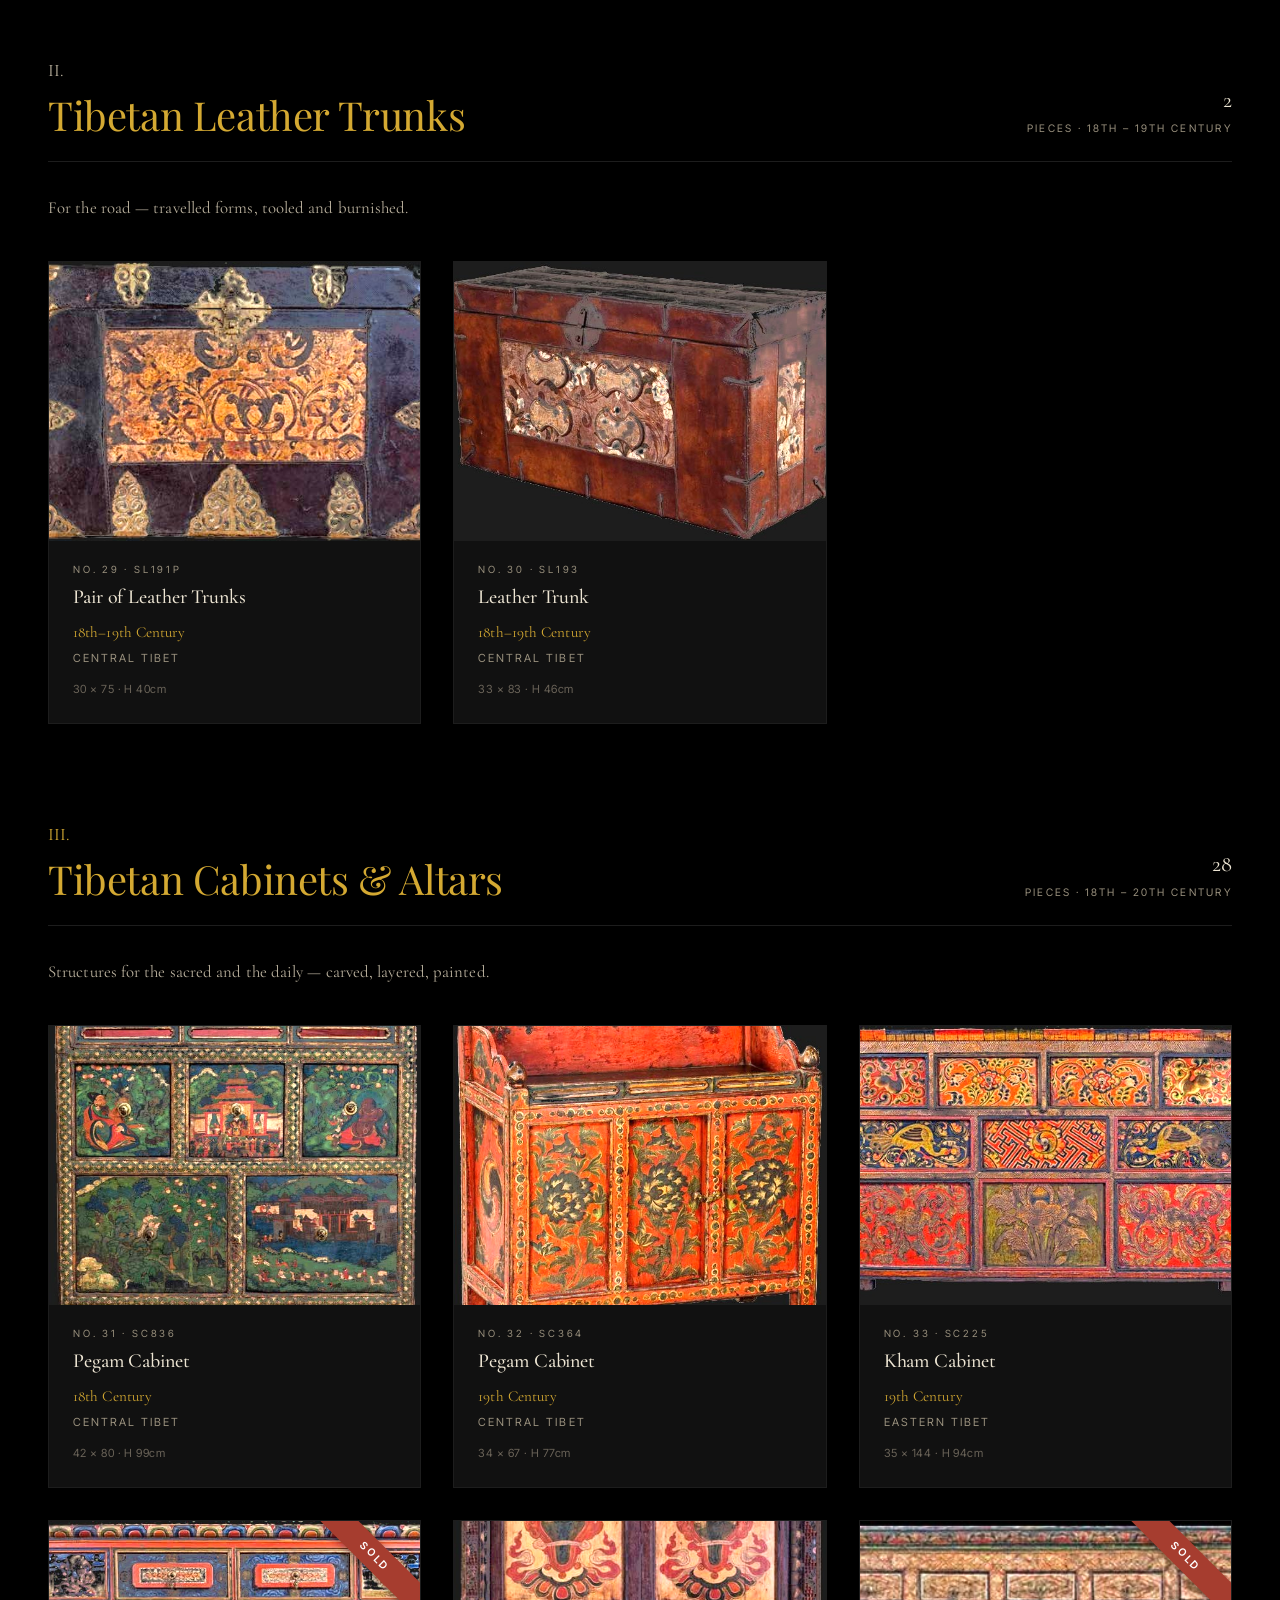
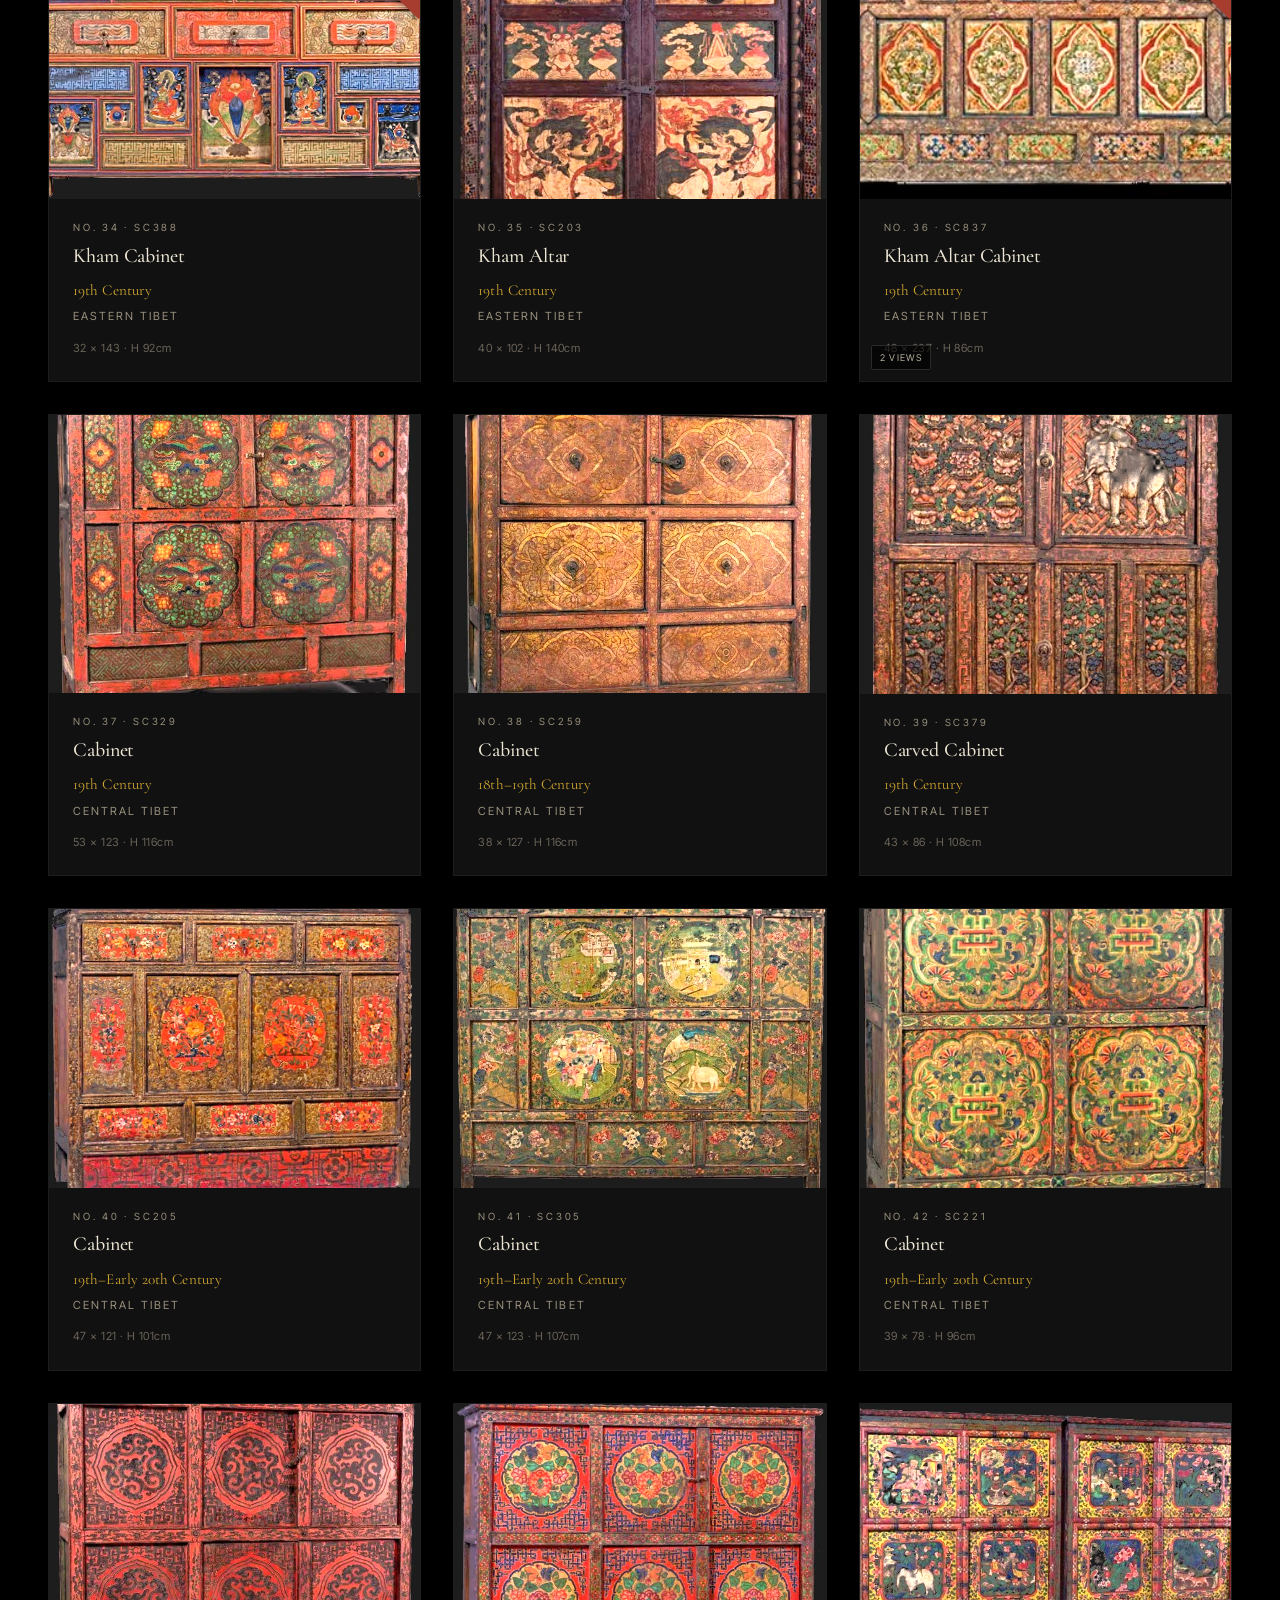
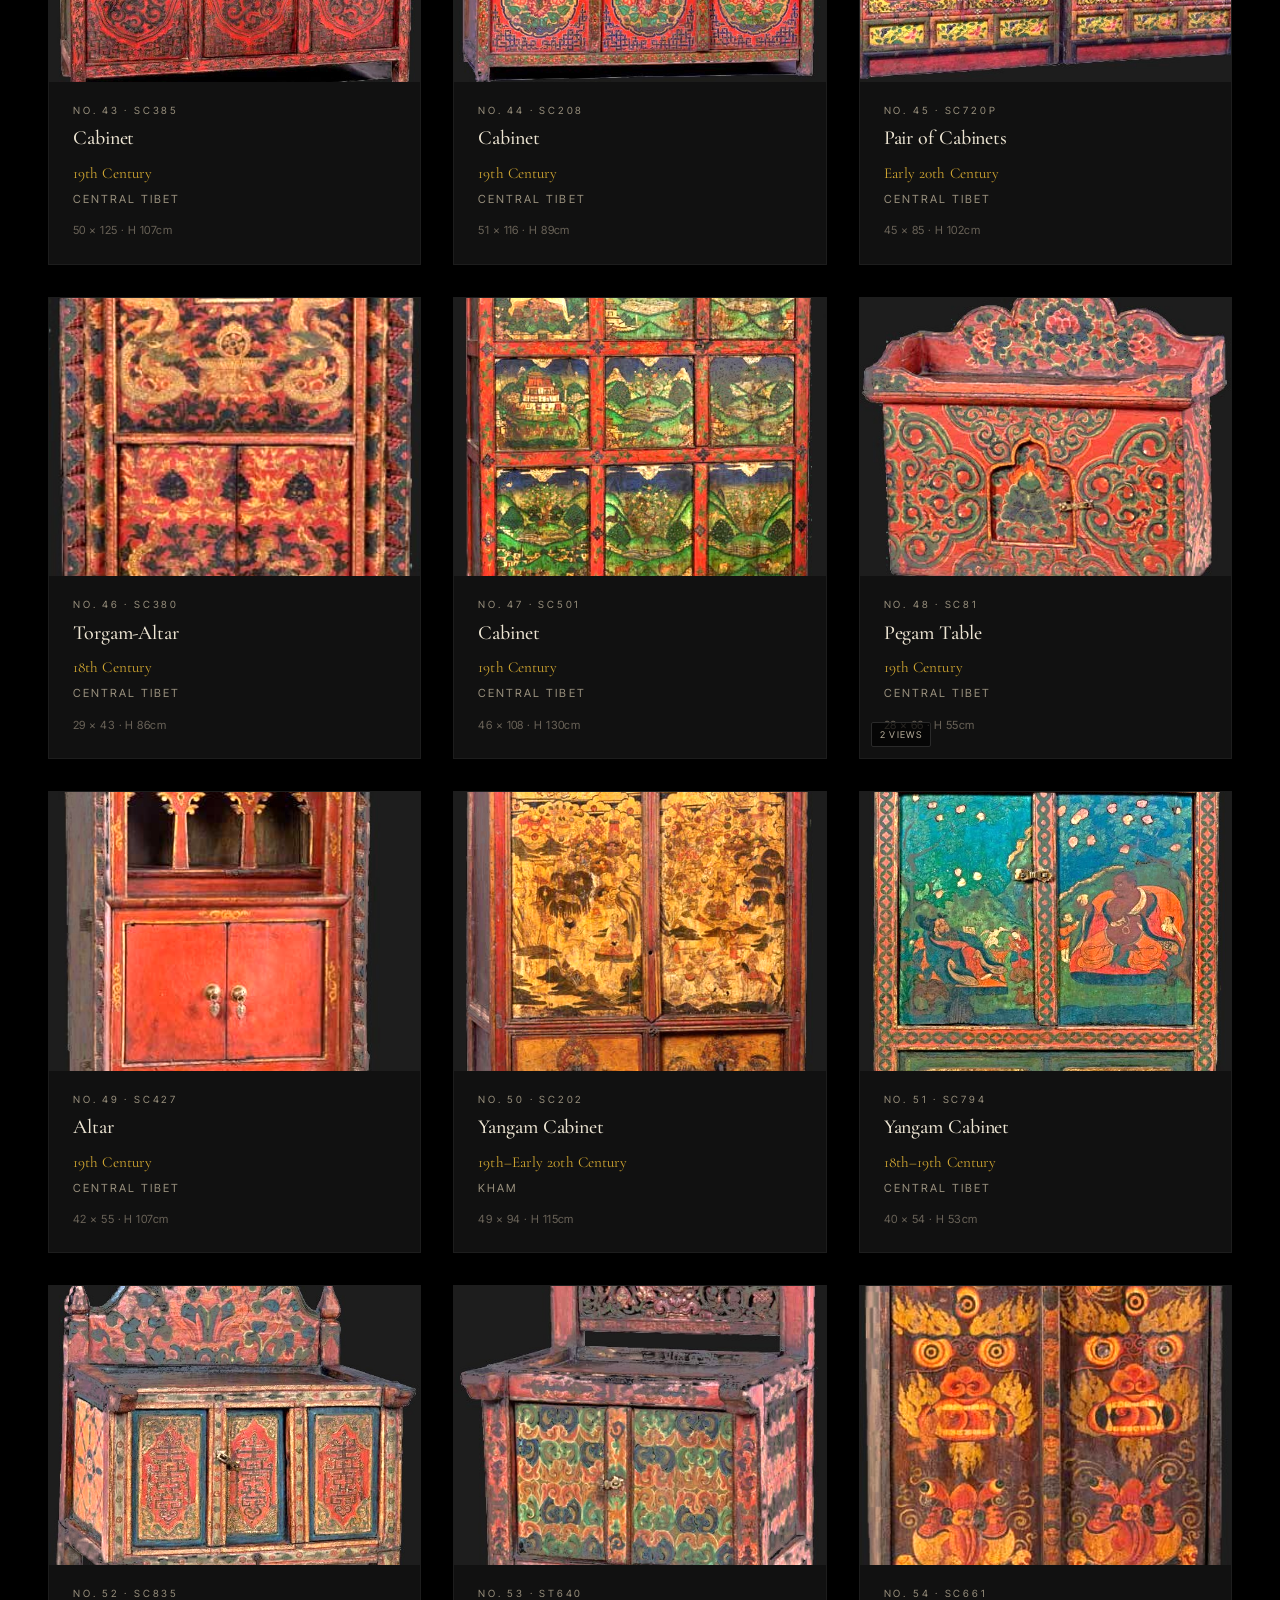
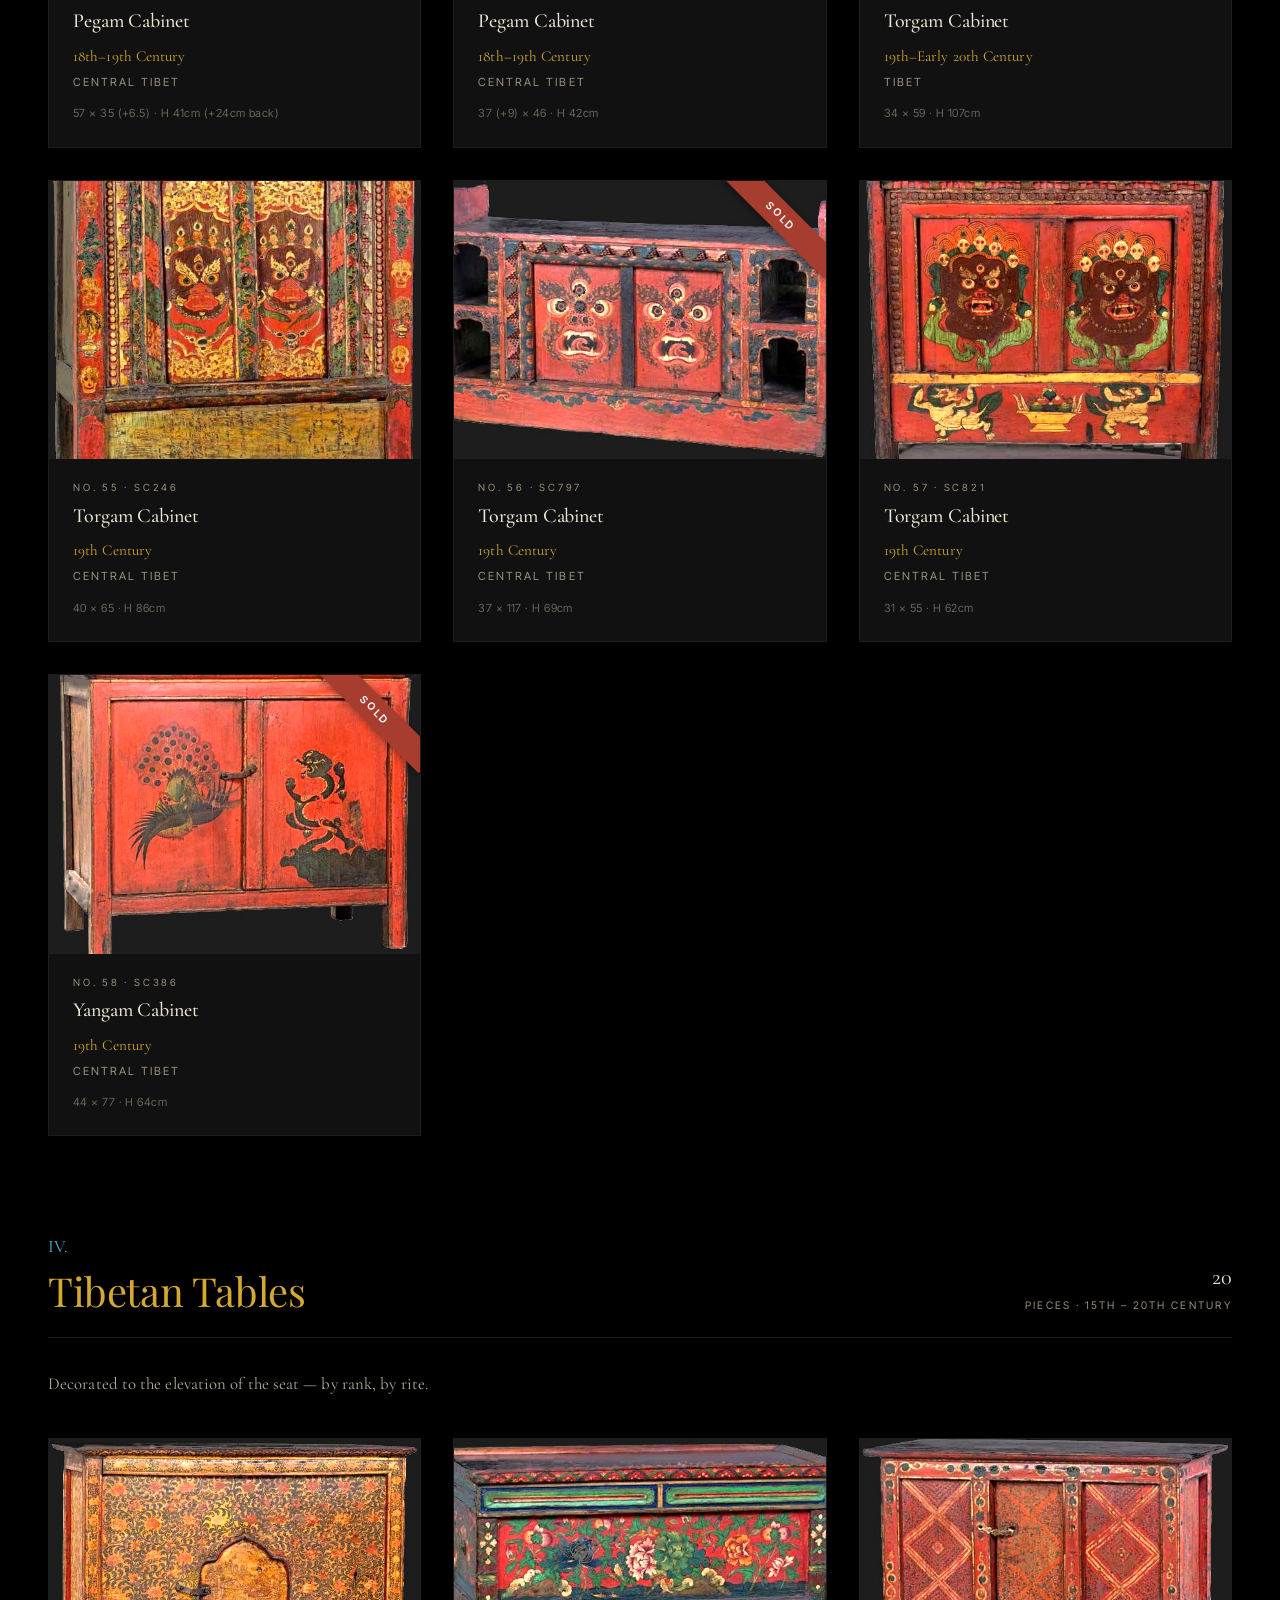
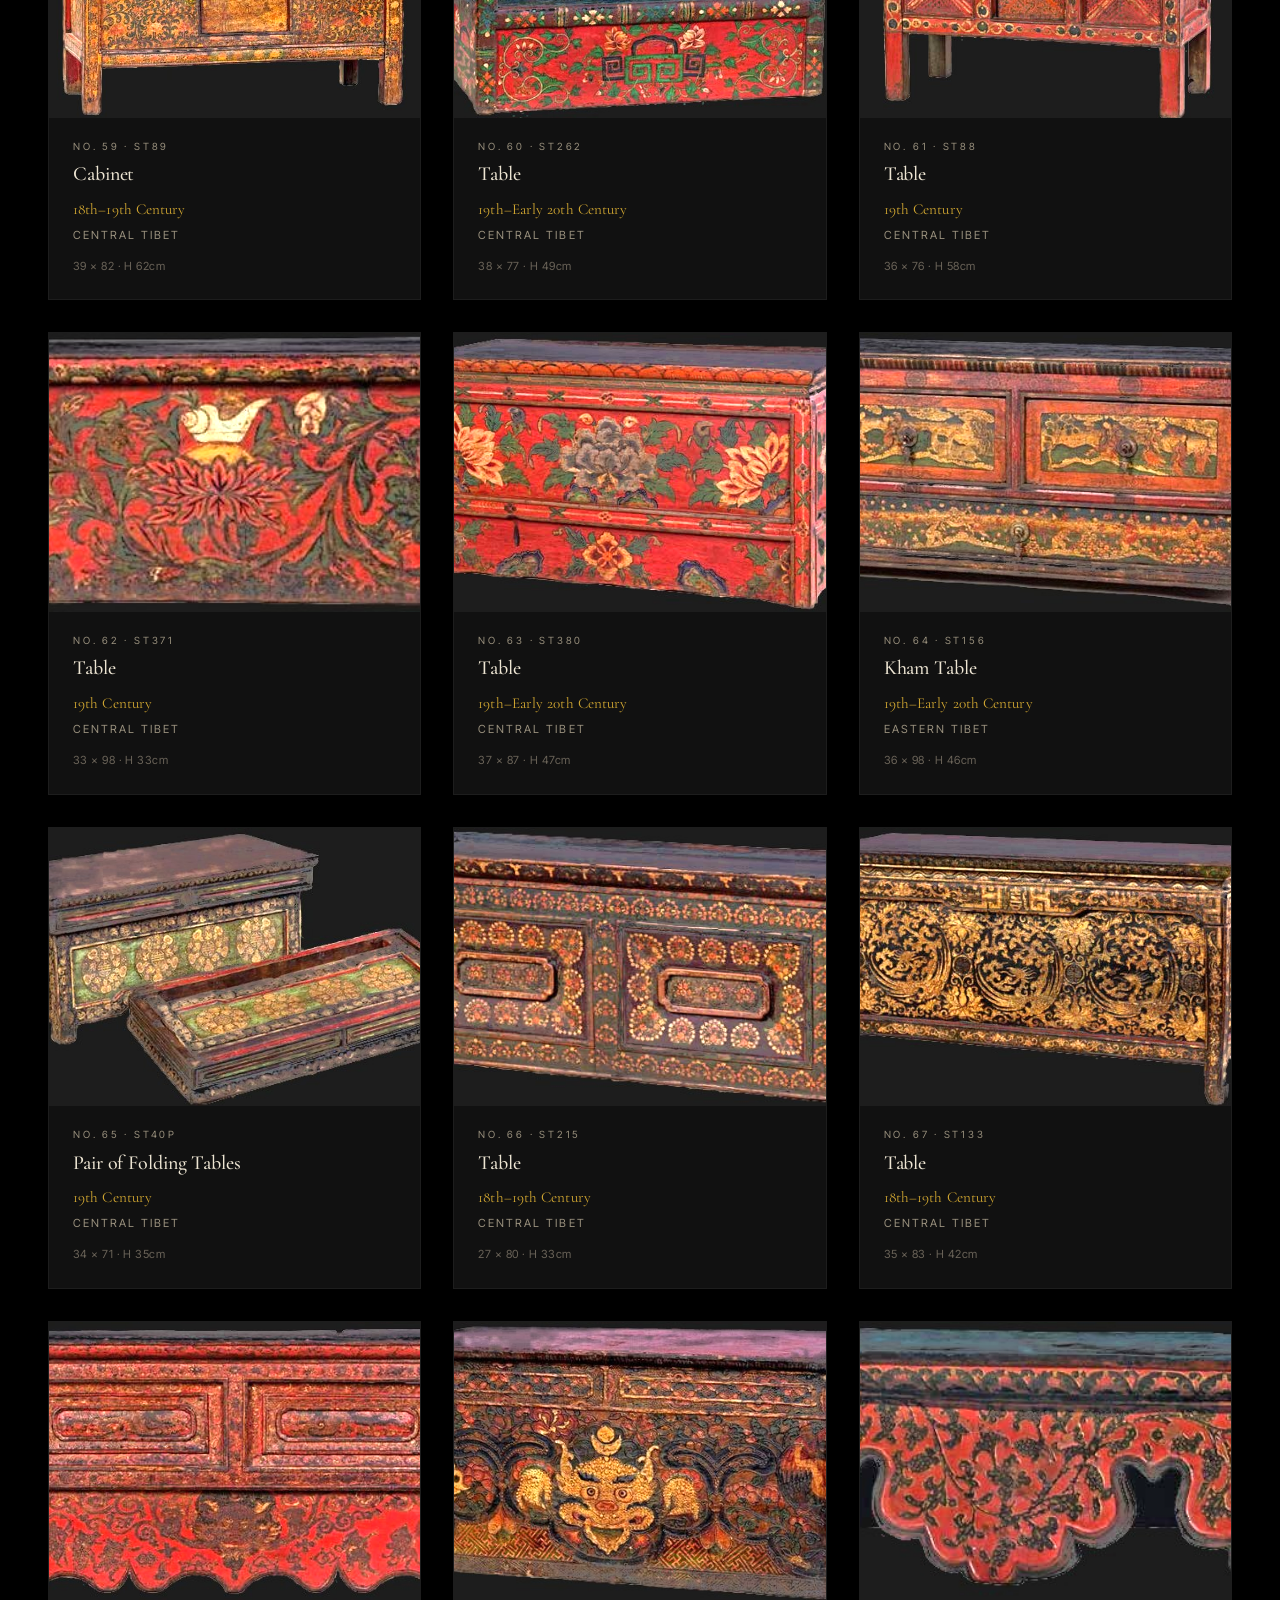
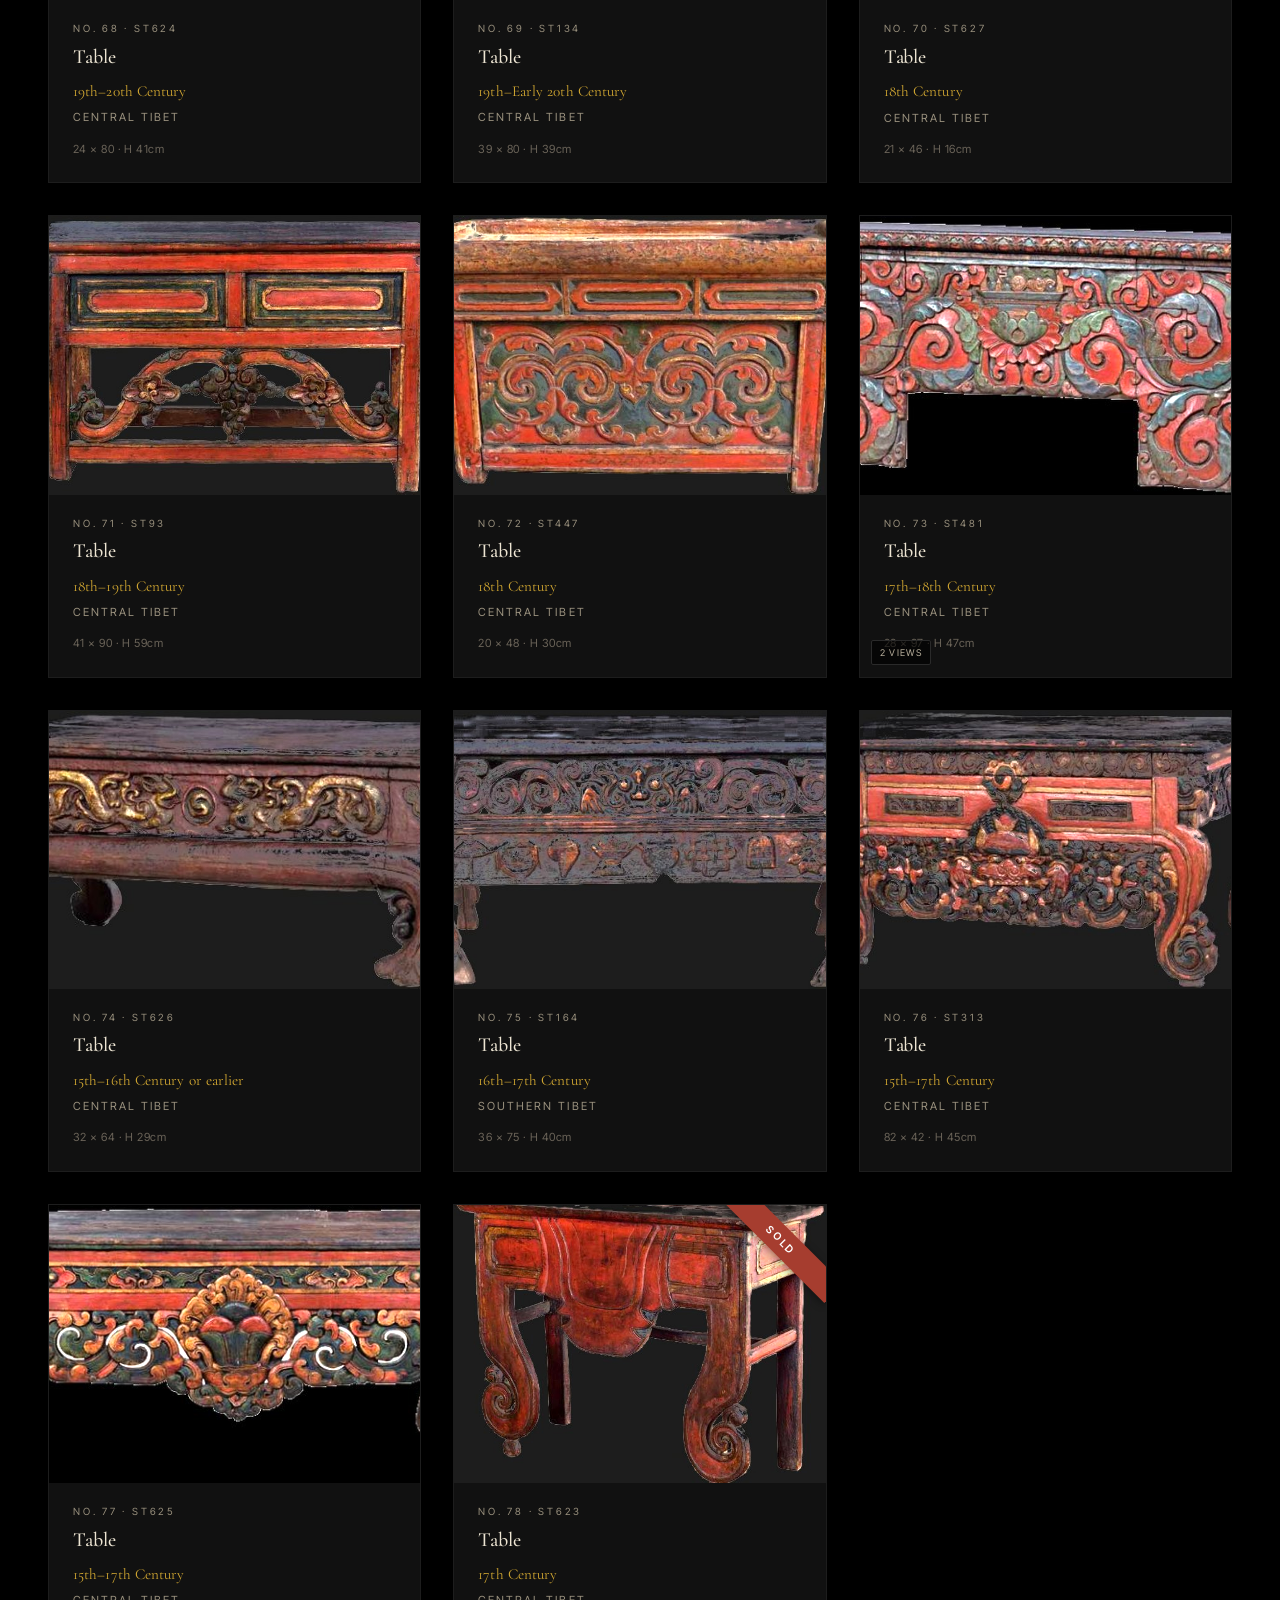
==== commit bf92b13b: "Restructure catalogue around items rather than printing plates The book's "plates" number the PHOTOG" ====
--- a/index.html
+++ b/index.html
@@ -3,7 +3,7 @@
 <head>
   <meta charset="UTF-8">
   <meta name="viewport" content="width=device-width, initial-scale=1.0">
-  <meta name="description" content="Auspicious by Design — a private collection of antique Tibetan painted furniture, gathered over two decades in Kathmandu. Sixty pieces, six centuries.">
+  <meta name="description" content="Auspicious by Design — a private collection of antique Tibetan painted furniture, gathered over two decades in Kathmandu. Seventy-eight items, six centuries.">
   <meta name="theme-color" content="#000000">
 
   <title>Auspicious by Design — The Corona Family Collection</title>
--- a/css/style.css
+++ b/css/style.css
@@ -1183,6 +1183,63 @@
   min-height: 420px;
 }
 .modal-img img { max-width: 100%; max-height: 70vh; object-fit: contain; filter: brightness(1.17); }
+
+/* ─── Multiple views of one item ───────────────────────────── */
+.modal-img { grid-auto-flow: row; align-content: center; gap: 1rem; }
+.modal-img-caption {
+  font-family: var(--sans);
+  font-size: 0.68rem;
+  letter-spacing: 0.14em;
+  text-transform: uppercase;
+  color: var(--ink-mute);
+  text-align: center;
+}
+.modal-thumbs {
+  display: flex;
+  flex-wrap: wrap;
+  justify-content: center;
+  gap: 0.6rem;
+}
+.modal-thumb {
+  width: 62px;
+  height: 62px;
+  padding: 0;
+  border: 1px solid var(--rule-strong);
+  border-radius: 2px;
+  background: var(--bg);
+  cursor: pointer;
+  overflow: hidden;
+  transition: border-color 0.25s var(--ease), opacity 0.25s var(--ease);
+  opacity: 0.6;
+}
+.modal-thumb img {
+  width: 100%;
+  height: 100%;
+  object-fit: cover;
+  max-height: none;
+}
+.modal-thumb:hover { opacity: 1; border-color: var(--ink-faint); }
+.modal-thumb.active { opacity: 1; border-color: var(--gold); }
+.modal-thumb:focus-visible { outline: 2px solid var(--blue); outline-offset: 2px; }
+
+/* "n views" hint on a card whose item has more than one photograph */
+.card-views {
+  position: absolute;
+  bottom: 0;
+  left: 0;
+  z-index: 3;
+  margin: 0.7rem;
+  padding: 0.25rem 0.5rem;
+  font-family: var(--sans);
+  font-size: 0.58rem;
+  letter-spacing: 0.14em;
+  text-transform: uppercase;
+  color: var(--ink-soft);
+  background: rgba(0, 0, 0, 0.62);
+  border: 1px solid var(--rule-strong);
+  border-radius: 2px;
+  pointer-events: none;
+}
 .modal-img.placeholder {
   background:
     radial-gradient(circle at 50% 50%, rgba(166, 61, 47, 0.05) 0%, transparent 70%),
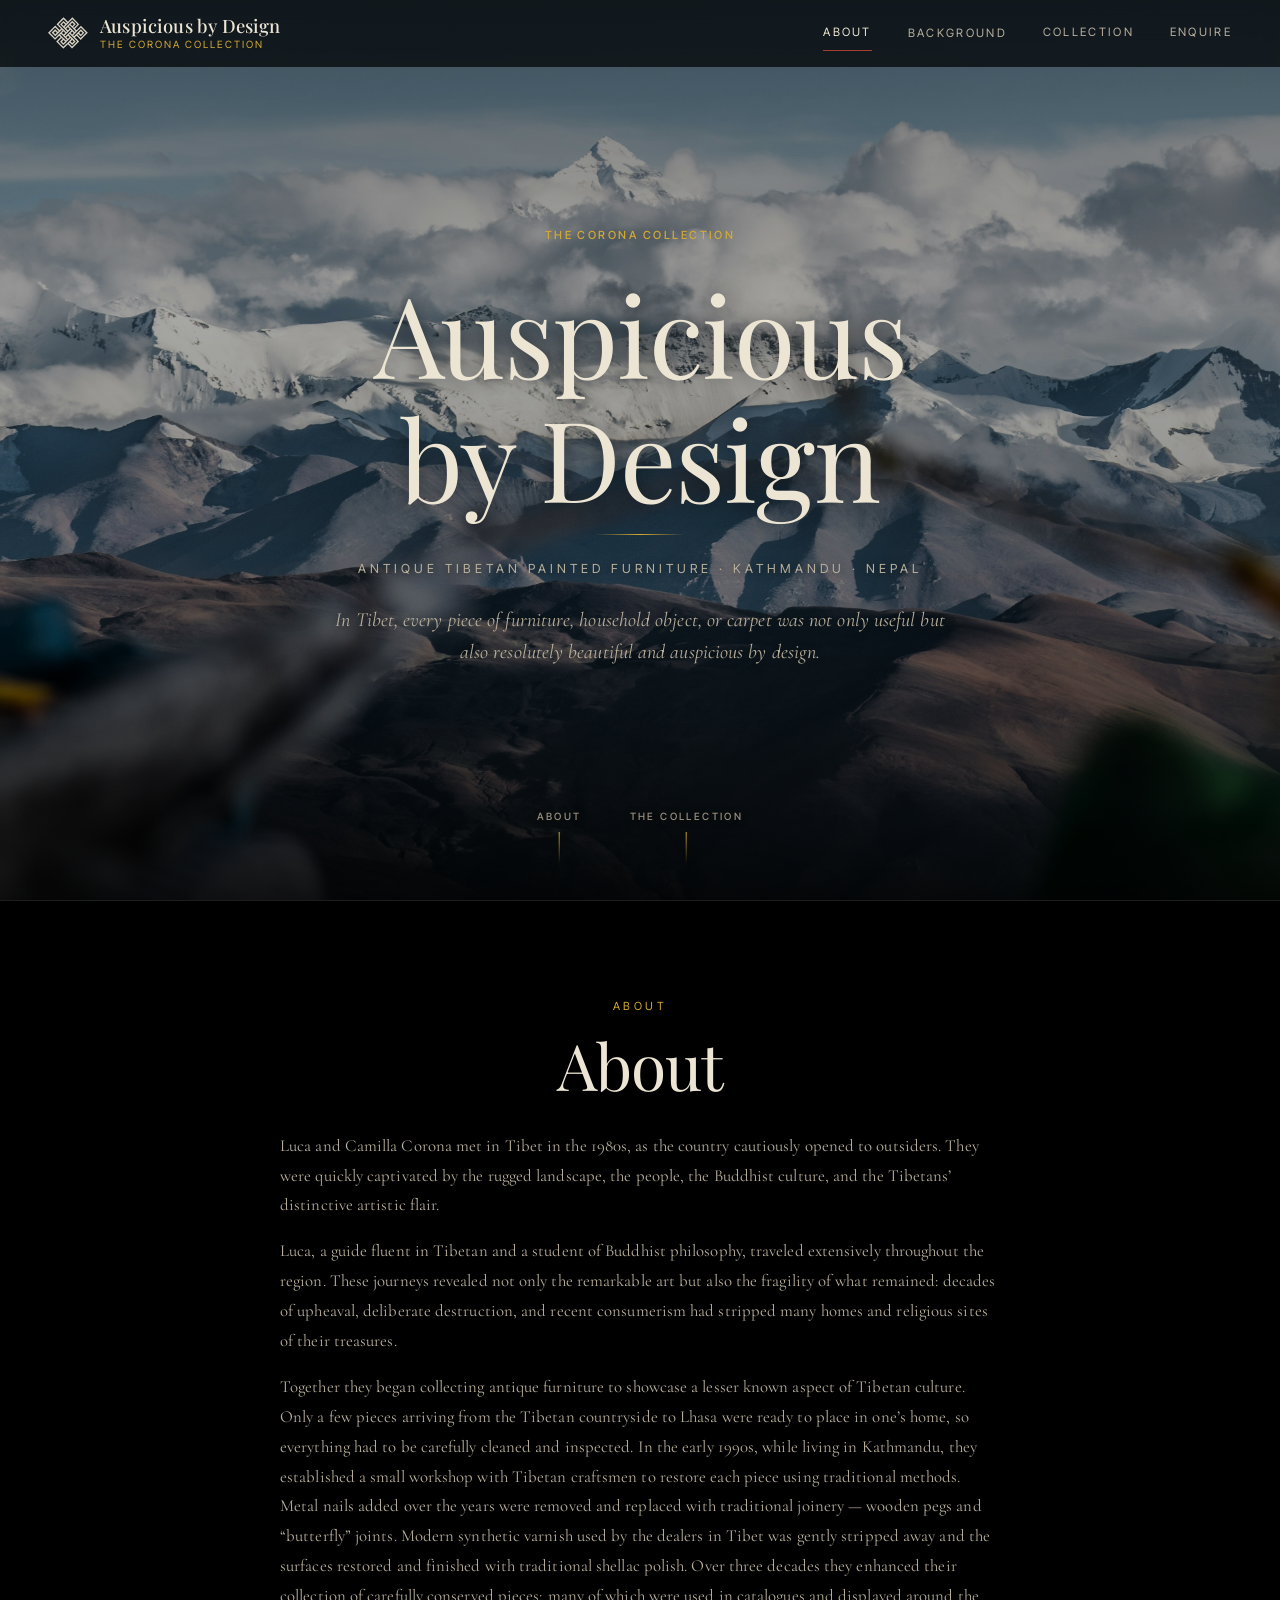
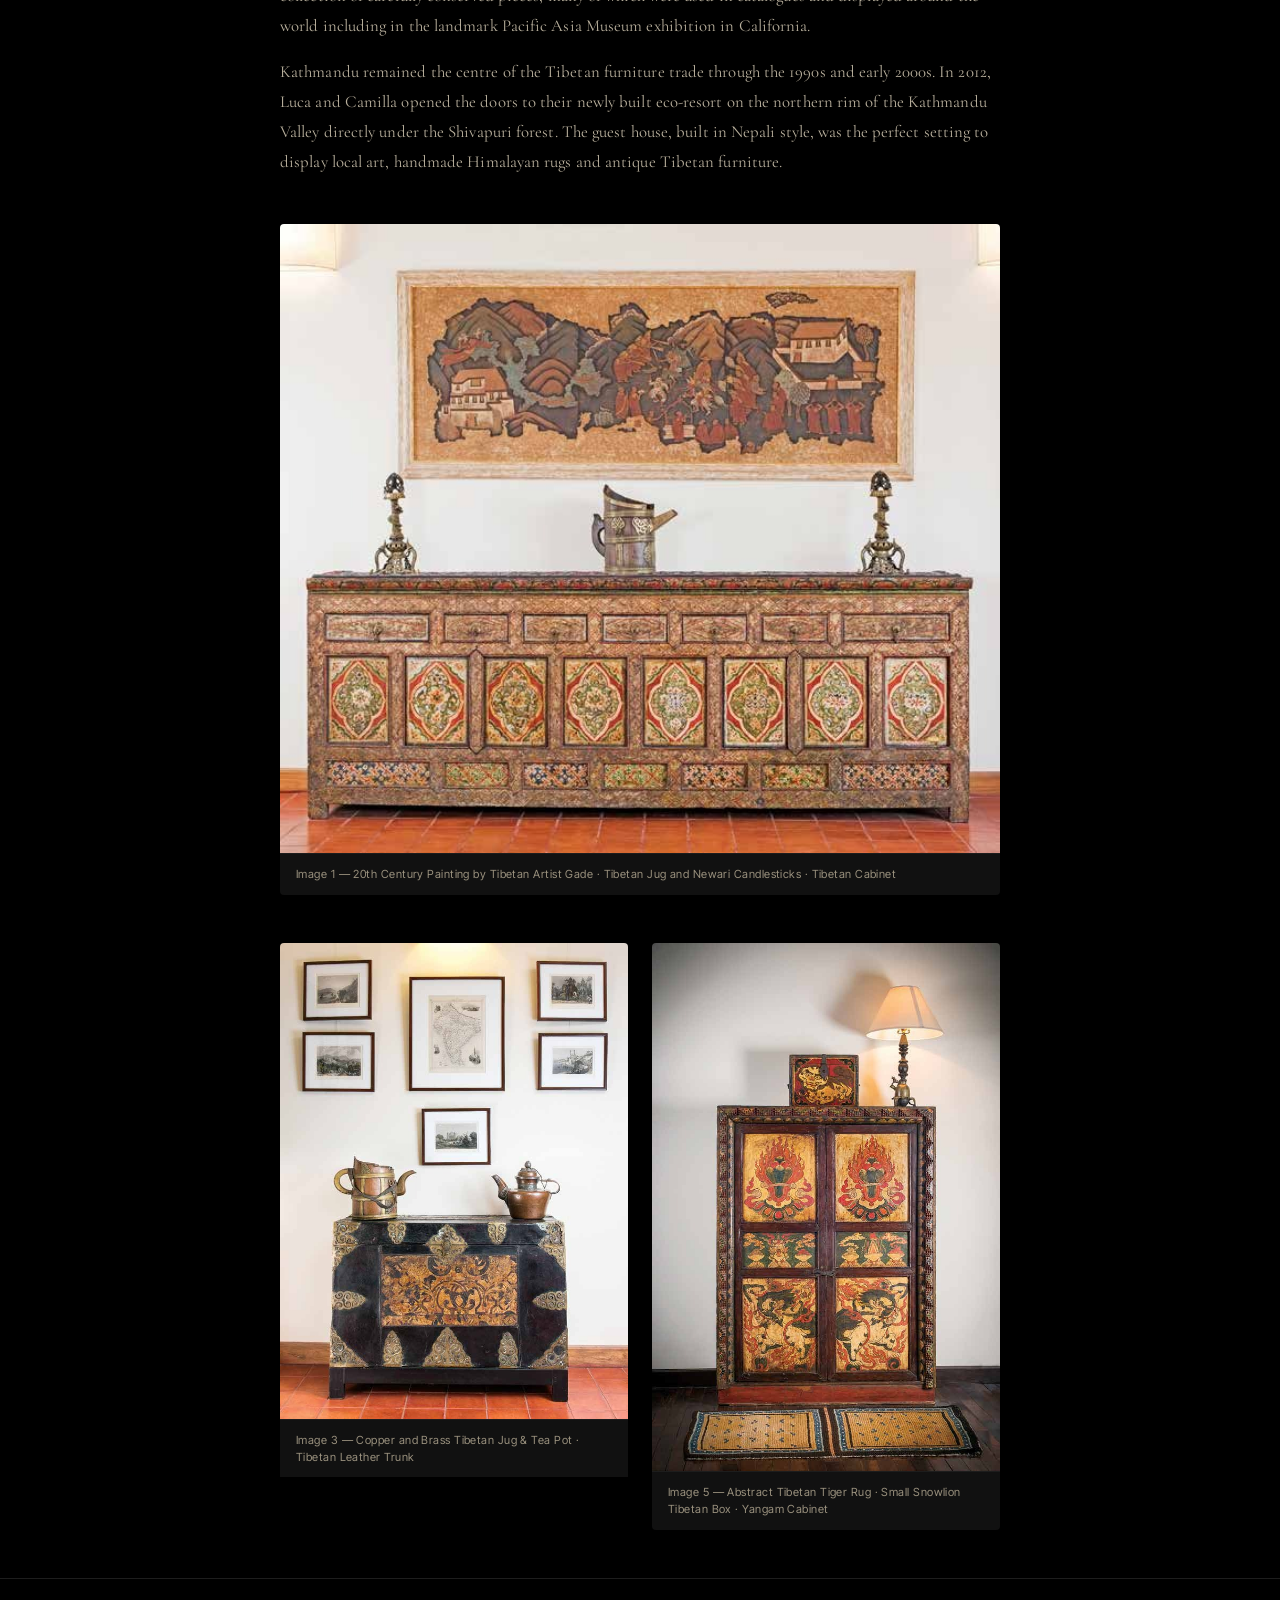
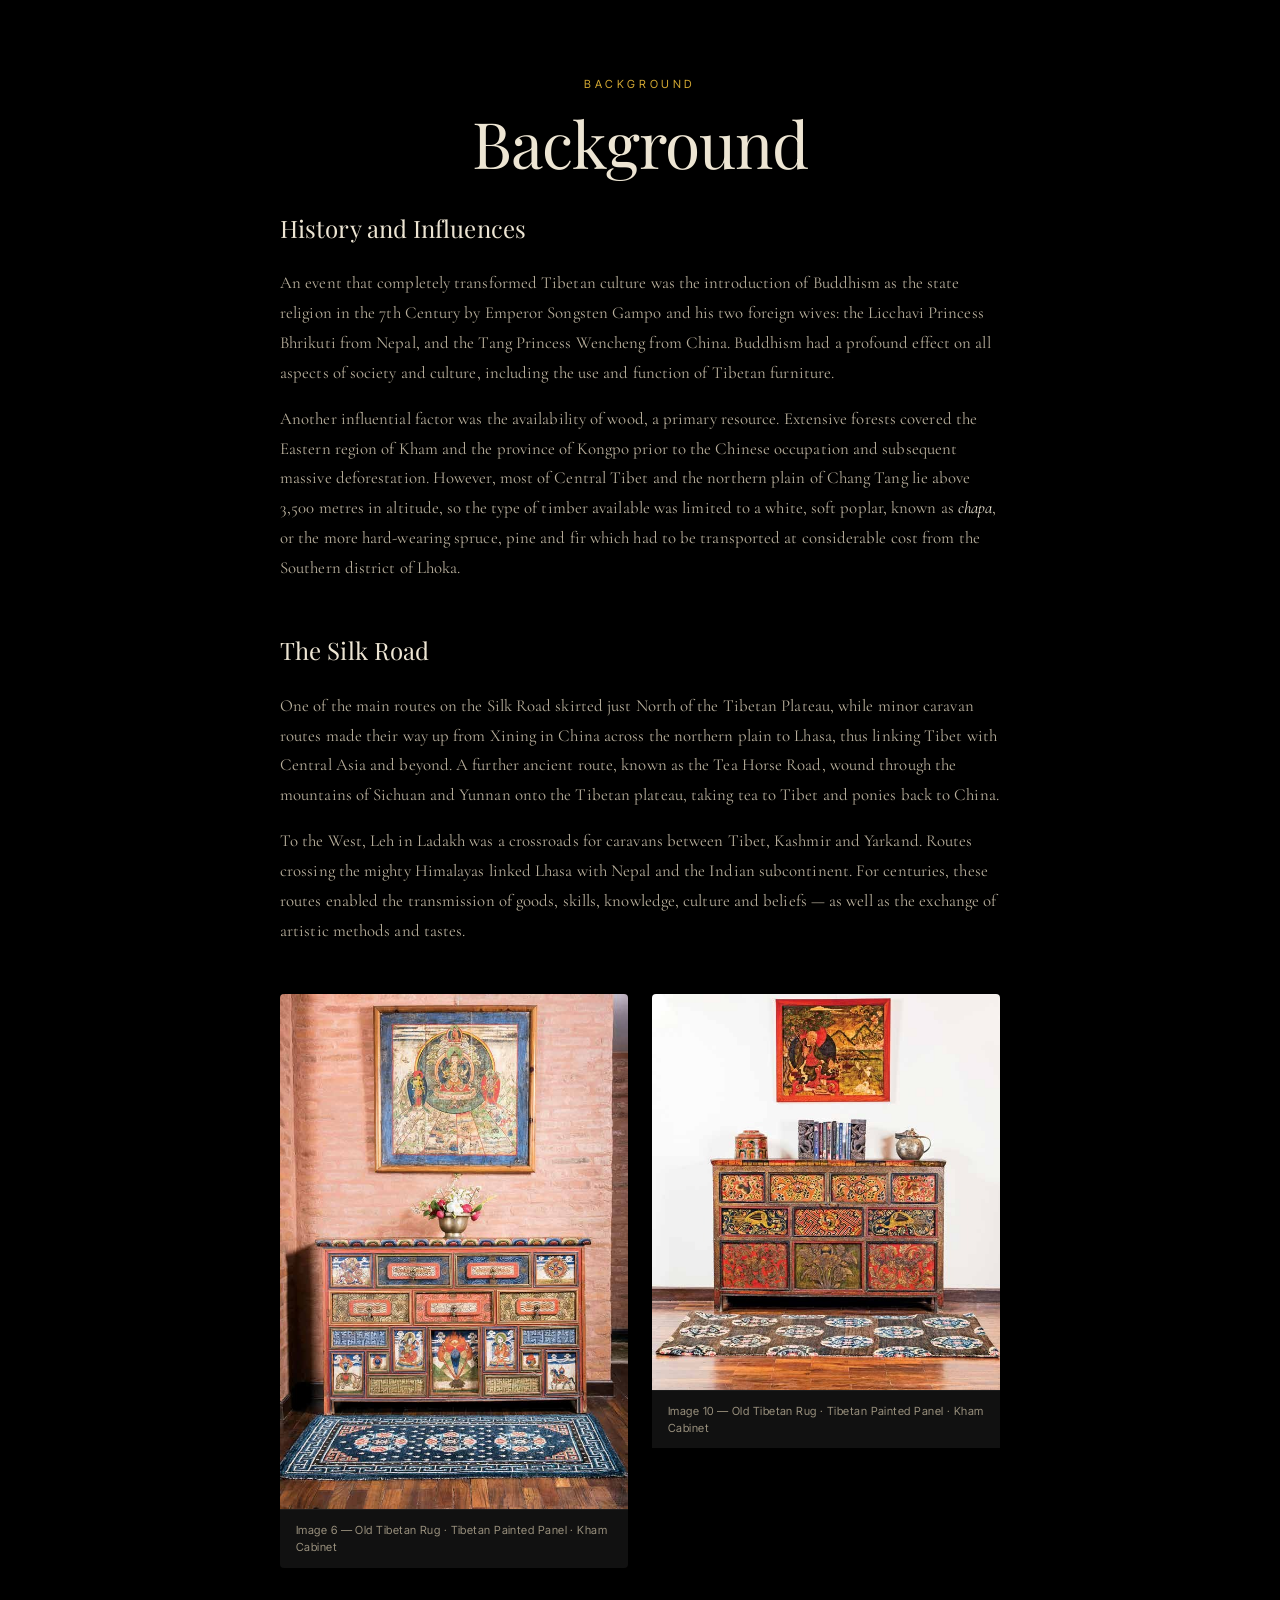
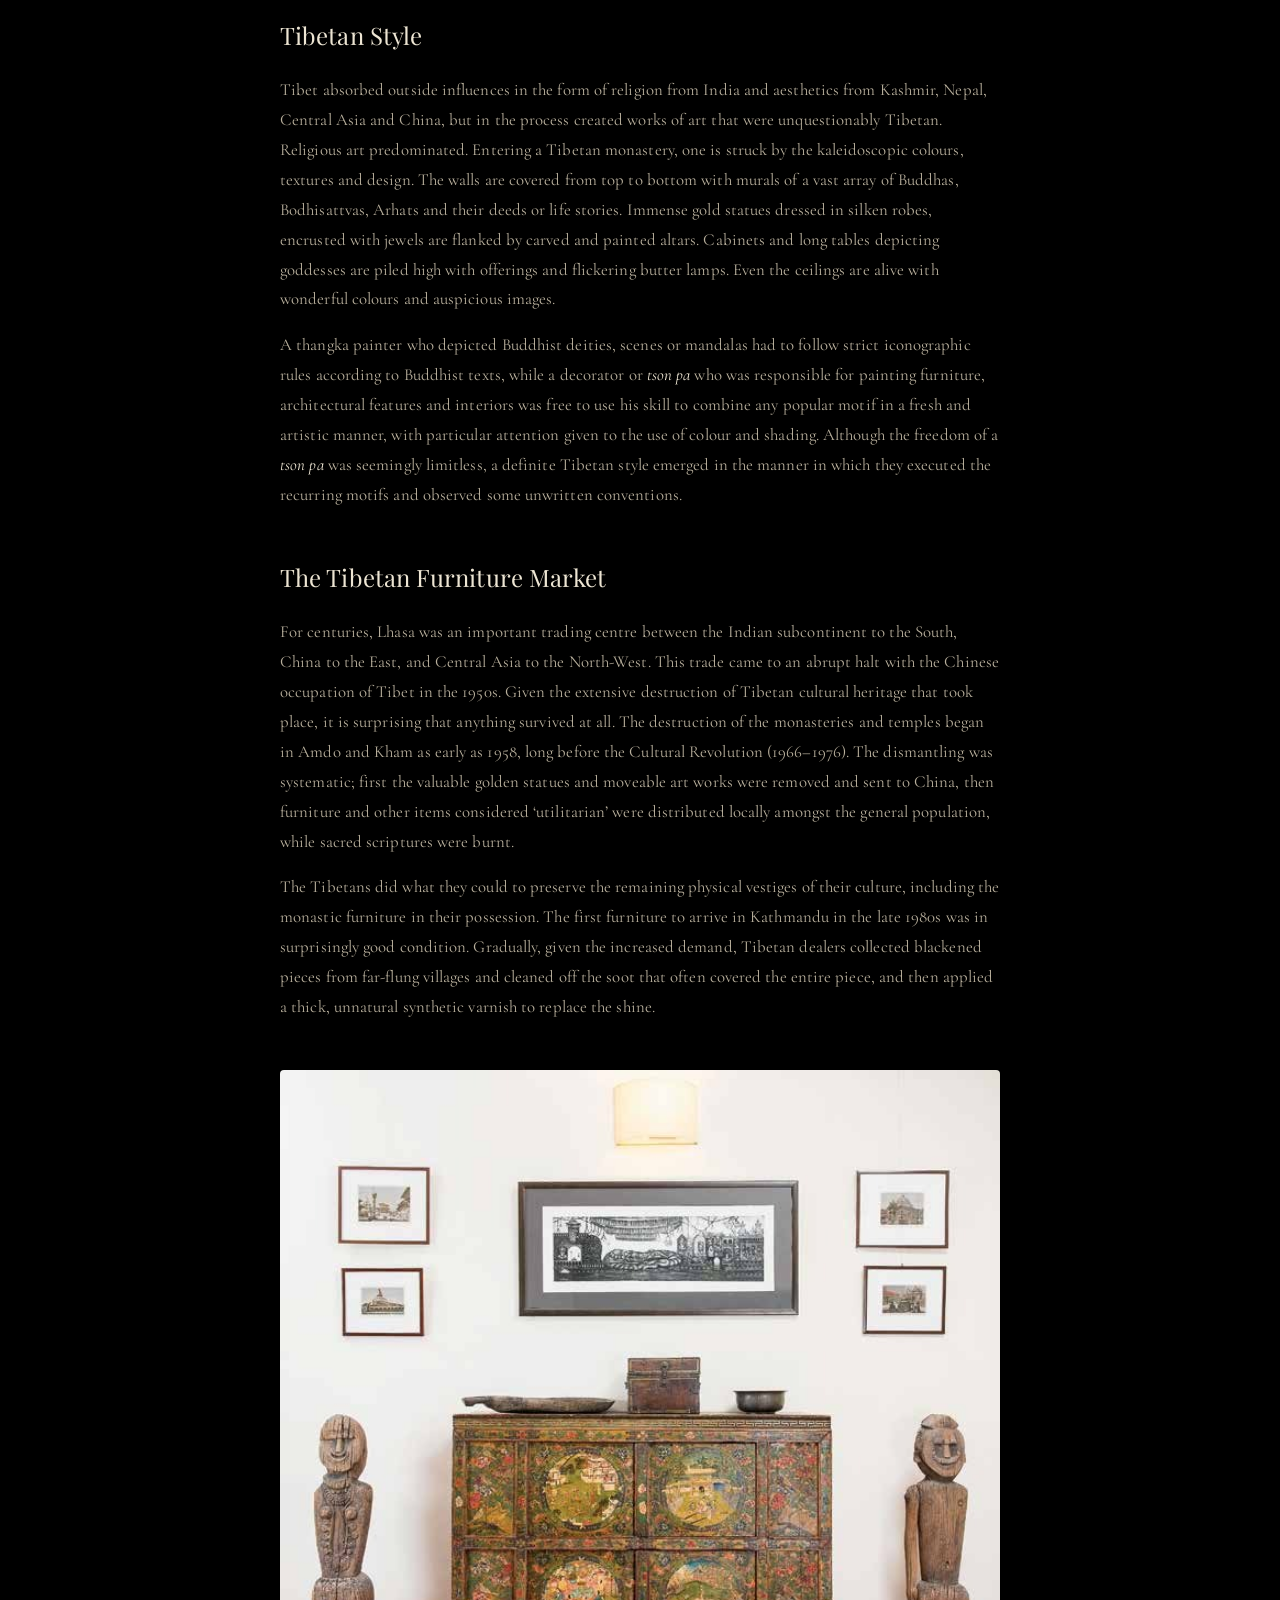
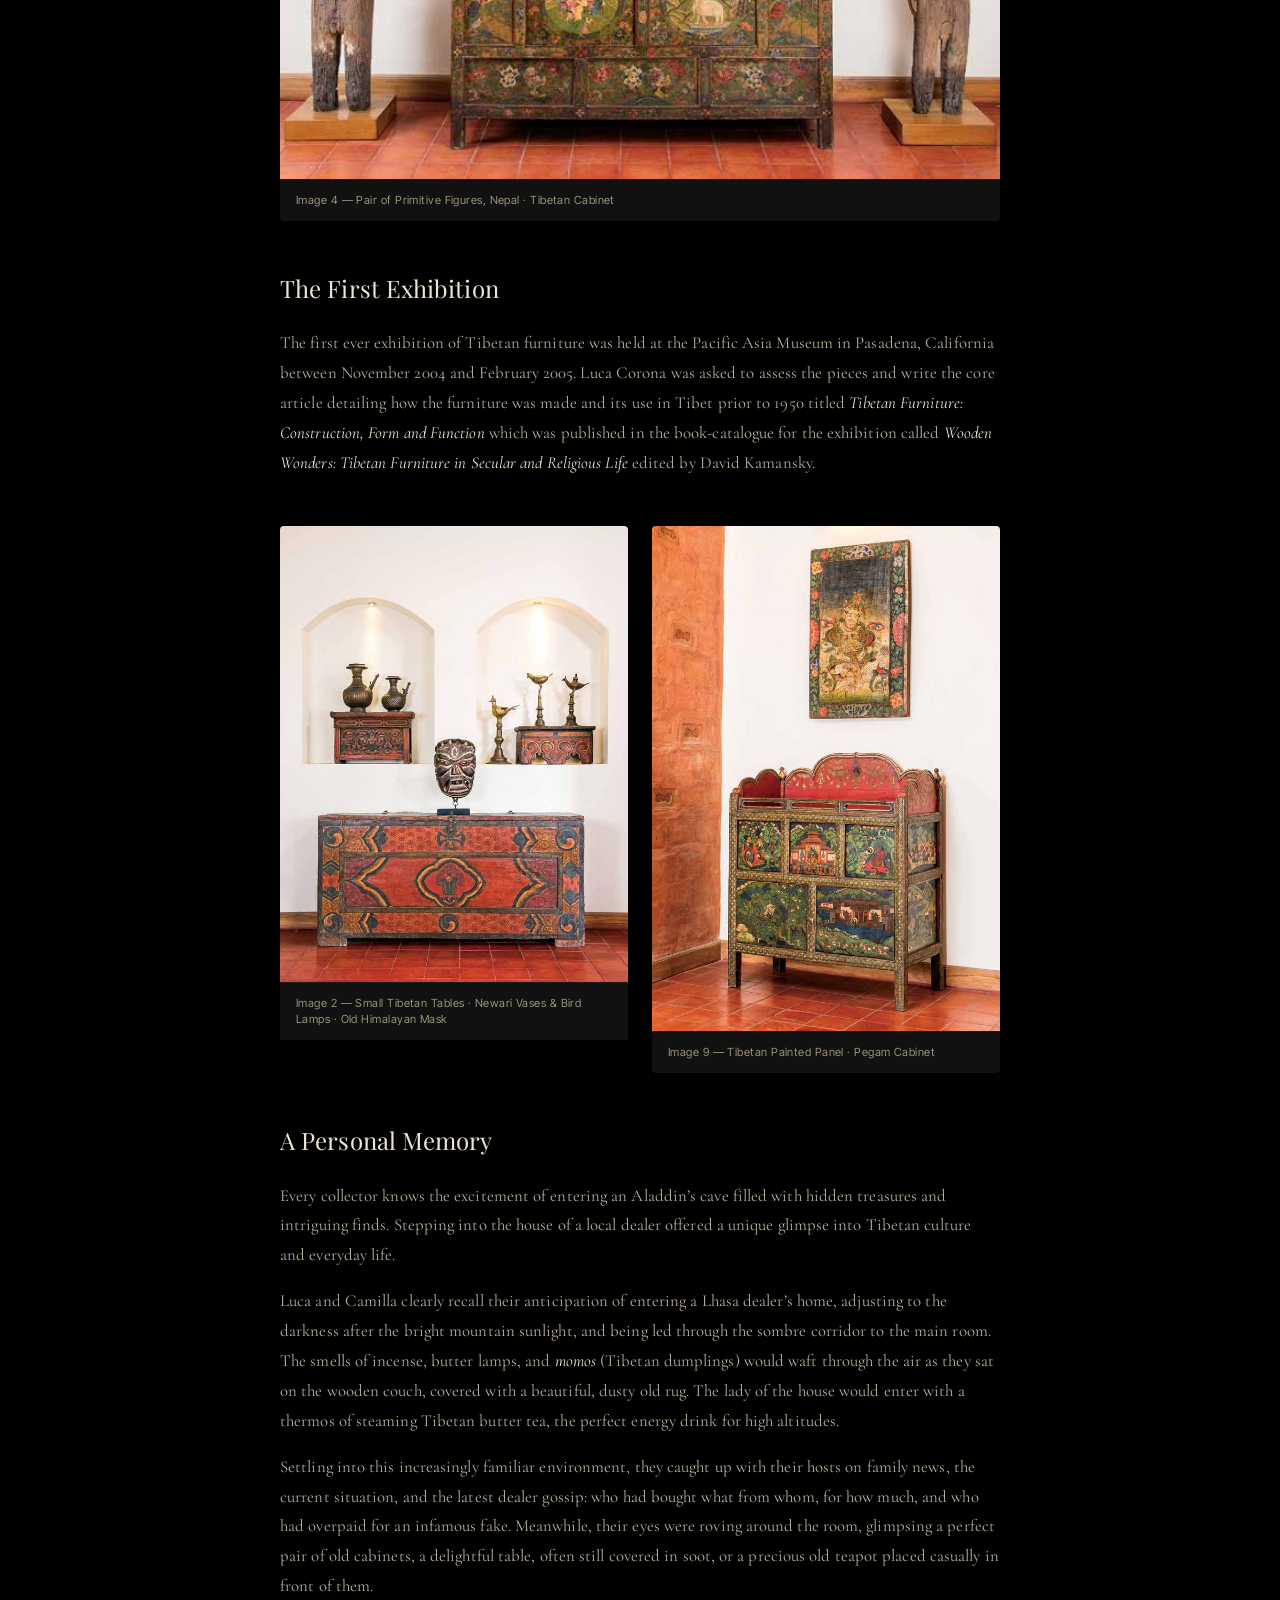
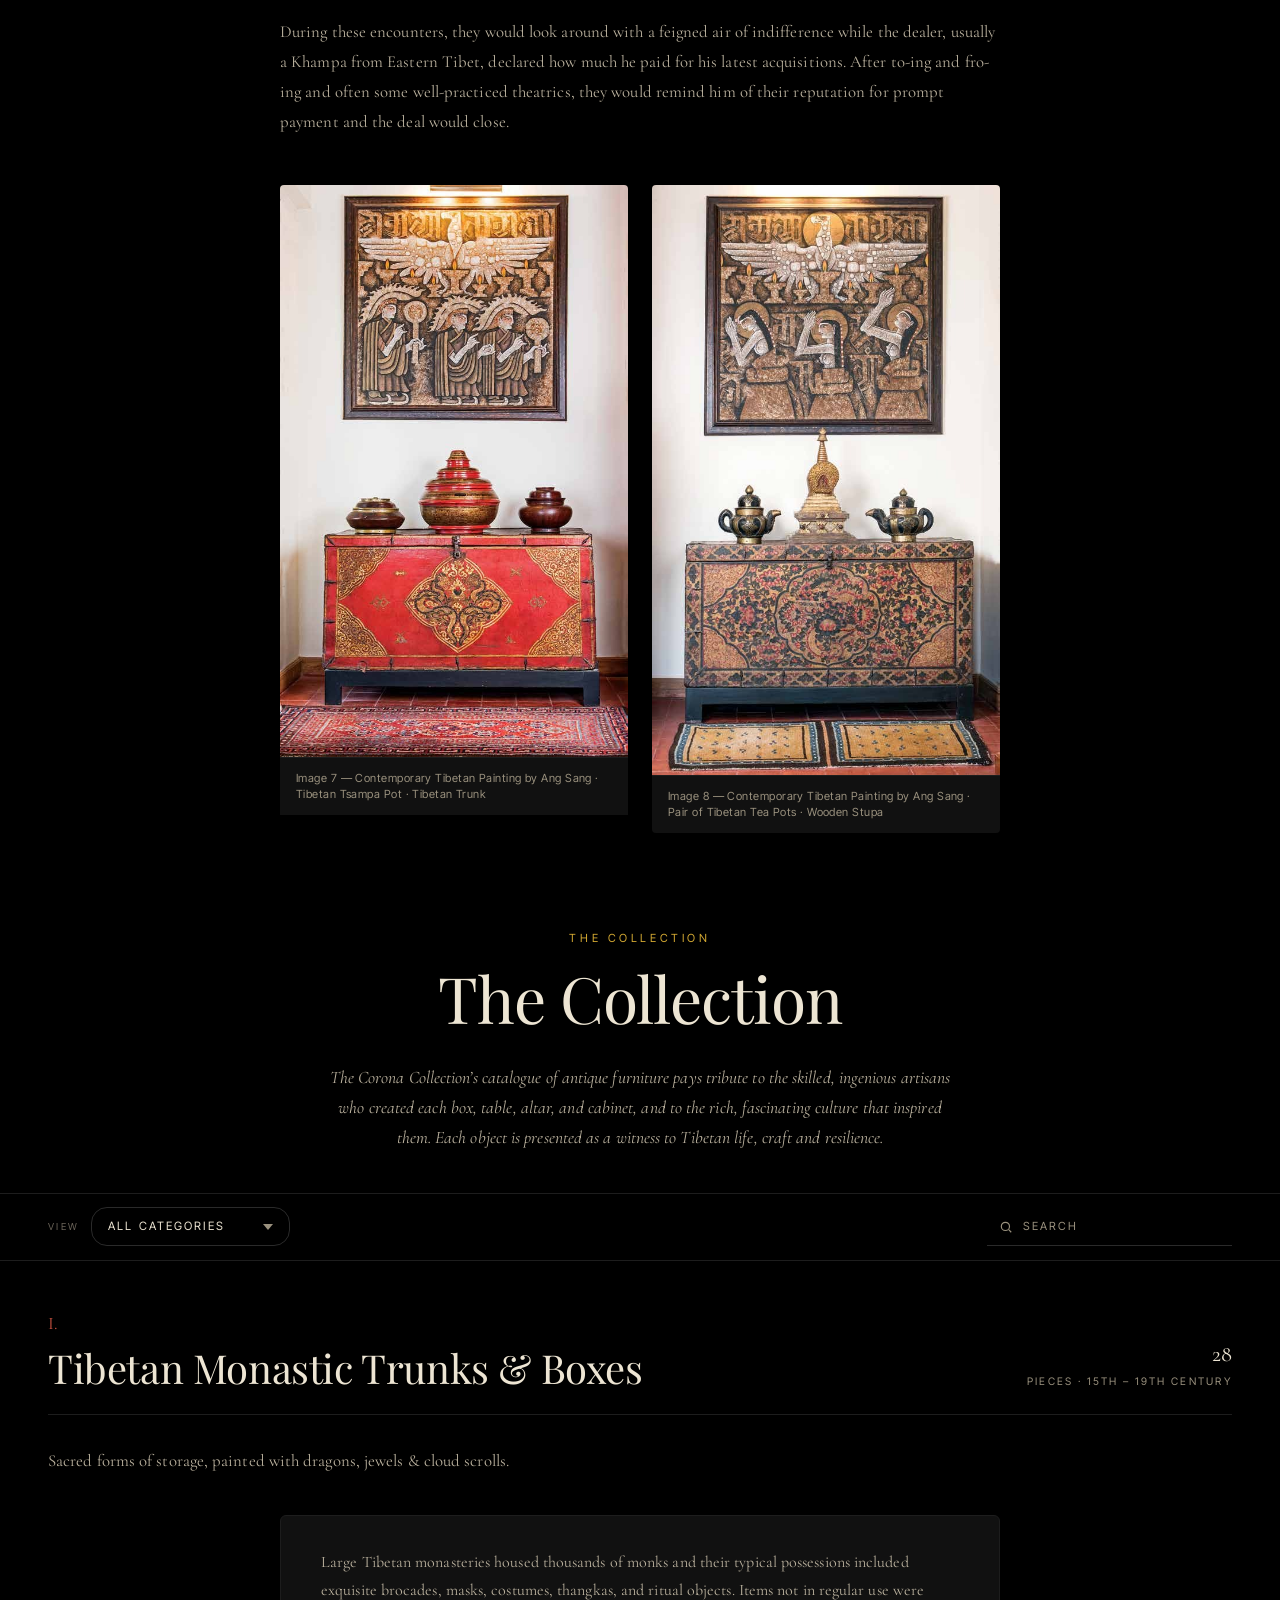
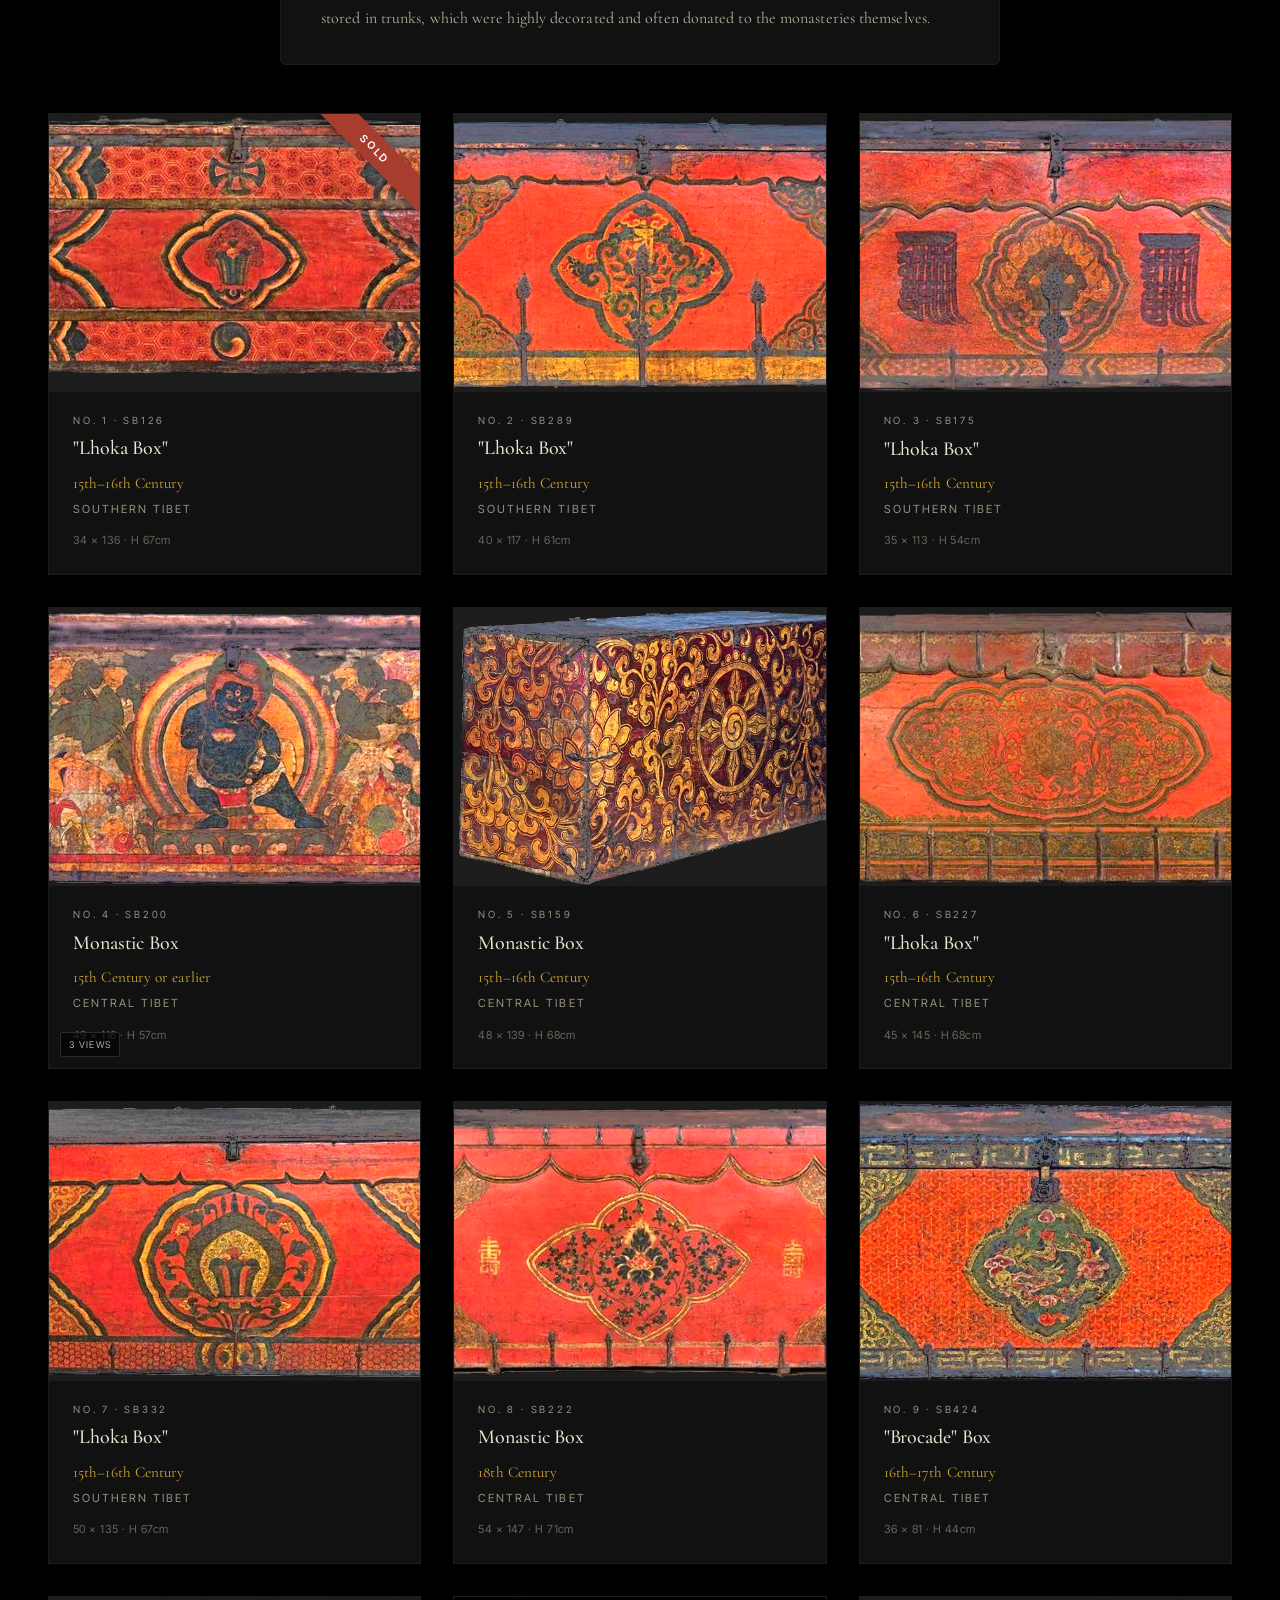
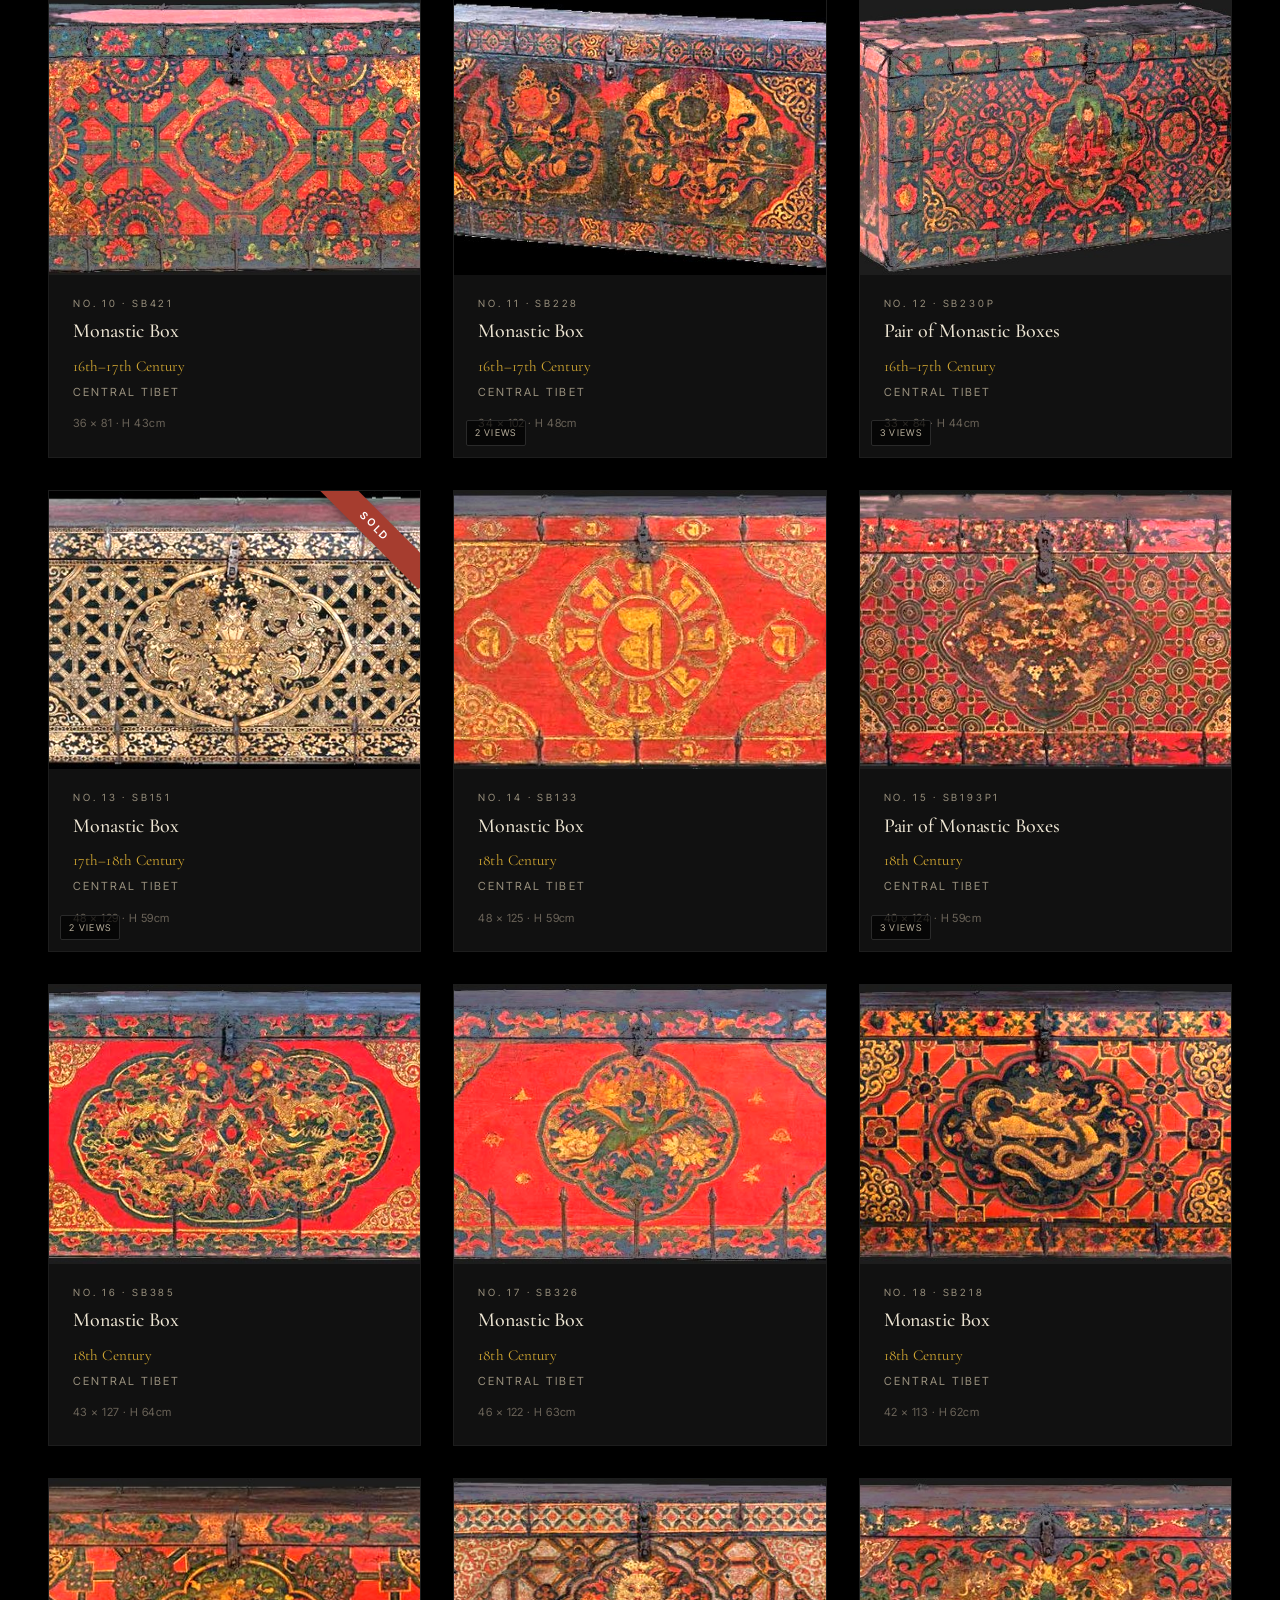
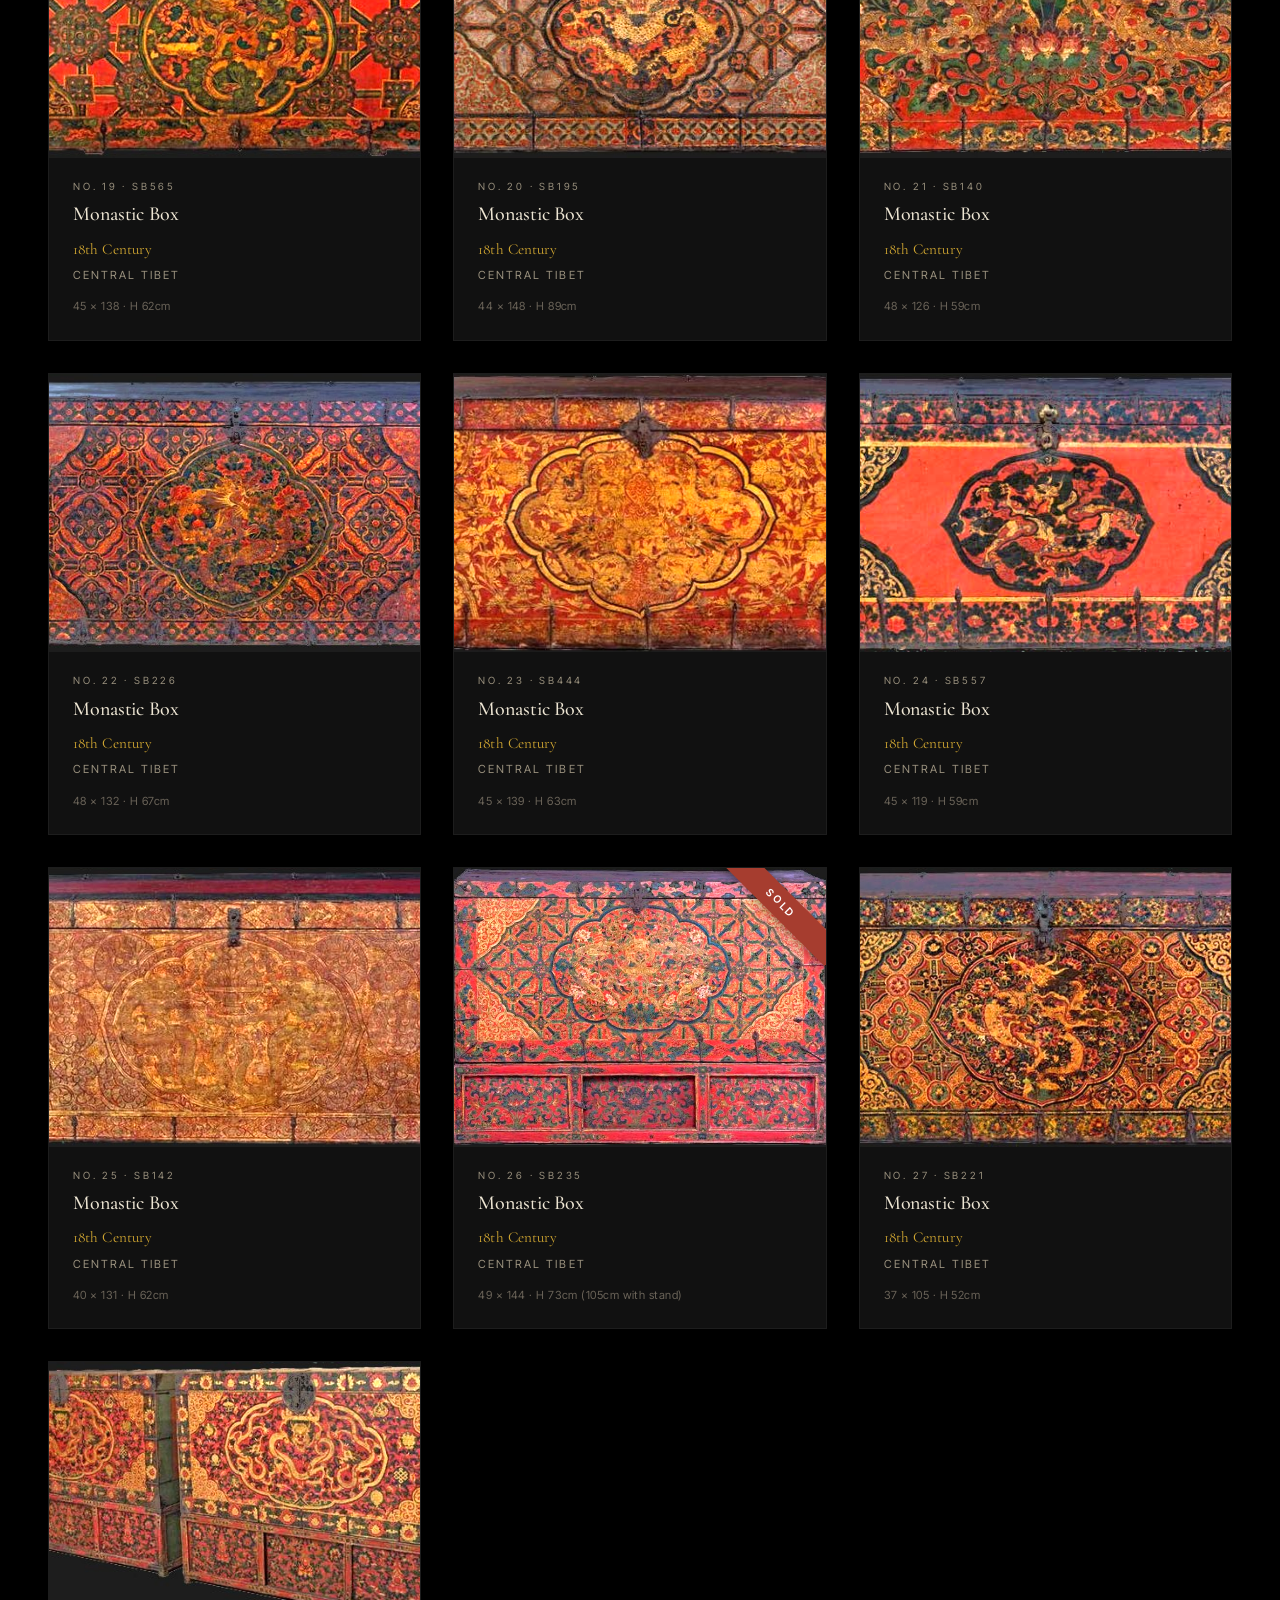
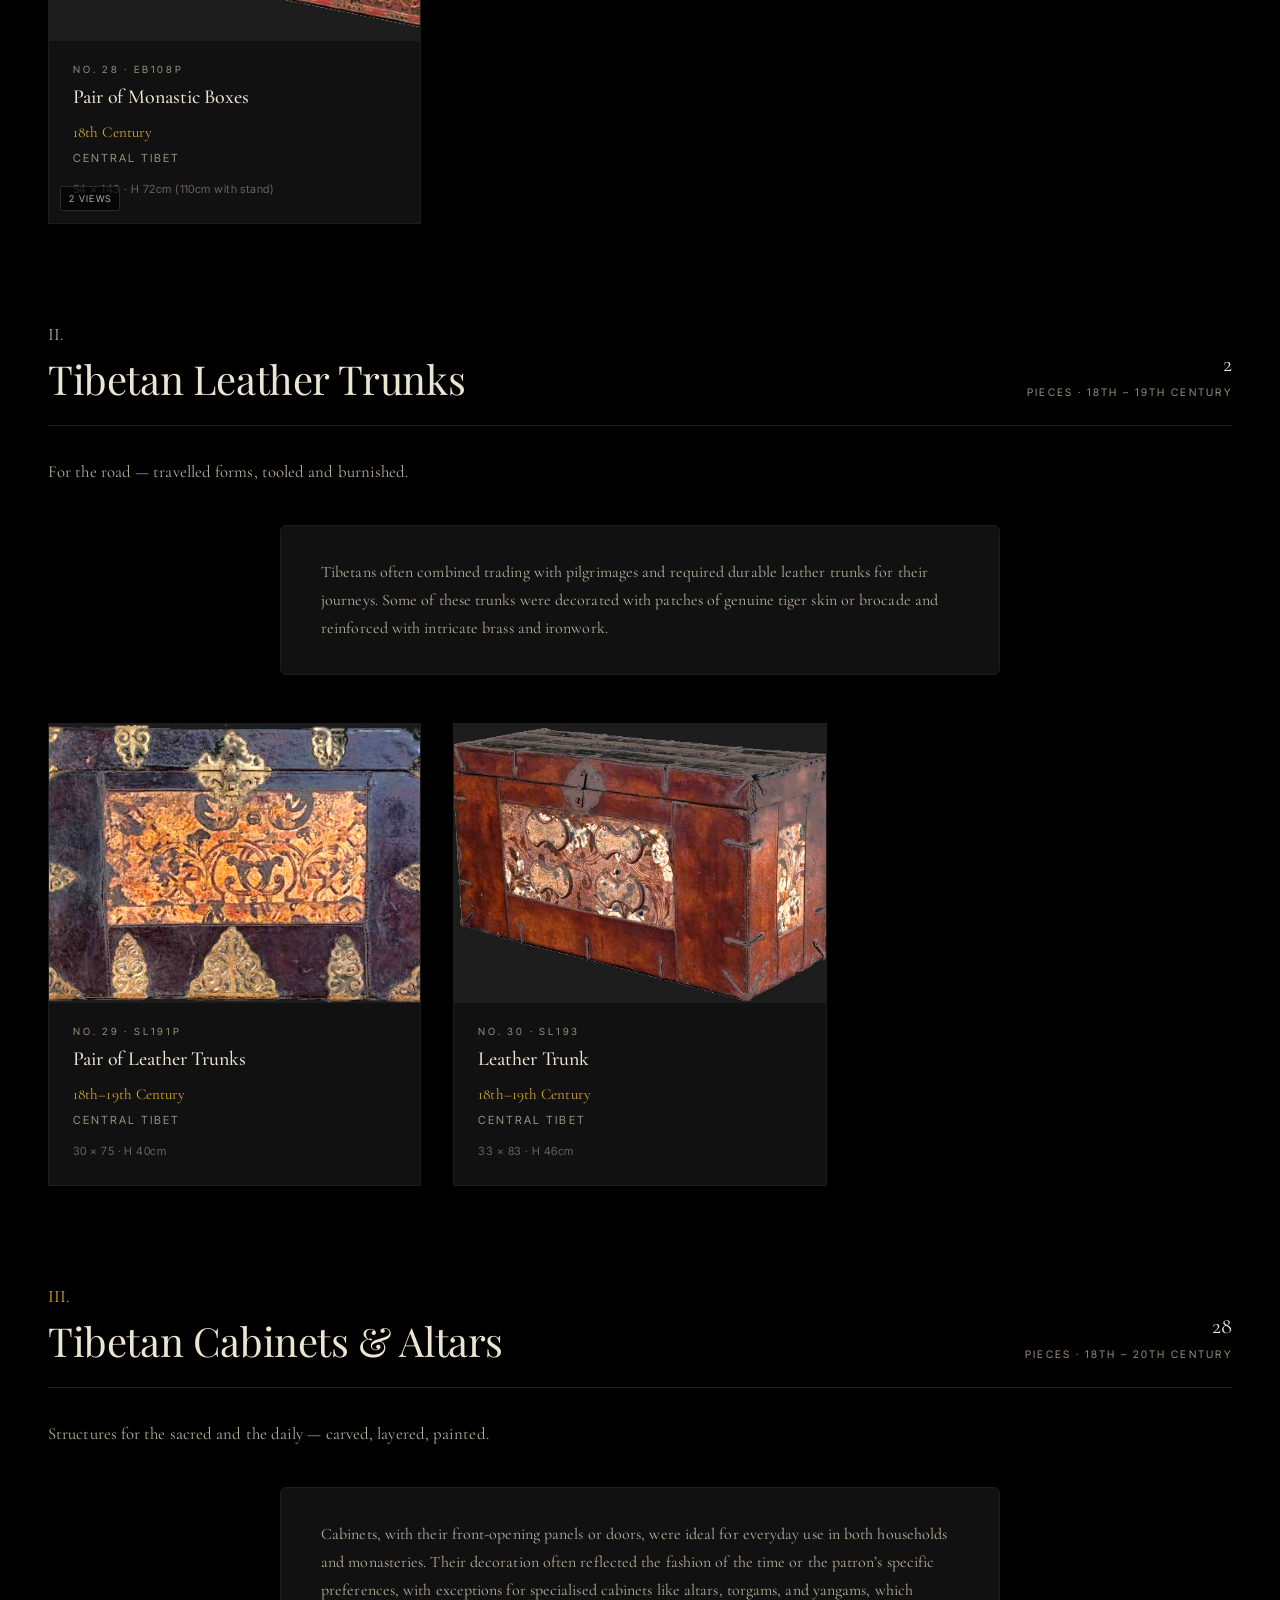
==== commit 500e63d3: "Restructure site: About/Background/Collection/Enquire tabs - Rename "The Corona Family Collection" t" ====
--- a/index.html
+++ b/index.html
@@ -6,7 +6,7 @@
   <meta name="description" content="Auspicious by Design — a private collection of antique Tibetan painted furniture, gathered over two decades in Kathmandu. Seventy-eight items, six centuries.">
   <meta name="theme-color" content="#000000">
 
-  <title>Auspicious by Design — The Corona Family Collection</title>
+  <title>Auspicious by Design — The Corona Collection</title>
 
   <link rel="preconnect" href="https://fonts.googleapis.com">
   <link rel="preconnect" href="https://fonts.gstatic.com" crossorigin>
@@ -15,7 +15,7 @@
   <link rel="preload" as="image" href="images/landscapes/hero.jpg">
   <link rel="stylesheet" href="css/style.css">
 
-  <meta property="og:title" content="Auspicious by Design — The Corona Family Collection">
+  <meta property="og:title" content="Auspicious by Design — The Corona Collection">
   <meta property="og:description" content="A private collection of antique Tibetan painted furniture, gathered over two decades in Kathmandu.">
   <meta property="og:image" content="images/landscapes/hero.jpg">
   <meta property="og:type" content="website">
@@ -33,25 +33,24 @@
         <img class="brand-mark" src="images/endless-knot.svg" alt="Endless Knot" aria-hidden="true">
         <div class="brand-text">
           <span class="title">Auspicious by Design</span>
-          <span class="sub">The Corona Family Collection</span>
+          <span class="sub">The Corona Collection</span>
         </div>
       </a>
 
       <nav class="nav" aria-label="Primary">
+        <a href="#about">About</a>
+        <div class="nav-dropdown-wrap">
+          <a href="#background" class="nav-dropdown-trigger">Background</a>
+          <div class="nav-dropdown" aria-label="Background chapters">
+            <a href="#bg-history">History &amp; Influences</a>
+            <a href="#bg-silk-road">The Silk Road</a>
+            <a href="#bg-style">Tibetan Style</a>
+            <a href="#bg-market">The Furniture Market</a>
+            <a href="#bg-exhibition">The First Exhibition</a>
+            <a href="#bg-memory">A Personal Memory</a>
+          </div>
+        </div>
         <a href="#collection">Collection</a>
-        <div class="nav-dropdown-wrap">
-          <a href="#story" class="nav-dropdown-trigger">Our Story</a>
-          <div class="nav-dropdown" aria-label="Story chapters">
-            <a href="#story-introduction">Introduction</a>
-            <a href="#story-history">History &amp; Origins</a>
-            <a href="#story-silk-road">The Silk Road</a>
-            <a href="#story-market">The Market</a>
-            <a href="#story-exhibition">First Exhibition</a>
-            <a href="#story-style">Tibetan Style</a>
-            <a href="#story-dealer">The Dealer</a>
-            <a href="#story-epilogue">Epilogue</a>
-          </div>
-        </div>
         <a href="#enquire">Enquire</a>
       </nav>
 
@@ -63,26 +62,25 @@
 
   <!-- Mobile drawer -->
   <aside class="nav-drawer" id="nav-drawer" aria-label="Mobile navigation" aria-hidden="true">
-    <a href="#collection">Collection</a>
+    <a href="#about">About</a>
     <div class="drawer-story-wrap">
       <button class="drawer-story-toggle" aria-expanded="false" aria-controls="drawer-story-sub">
-        Our Story
+        Background
         <svg class="drawer-chevron" viewBox="0 0 24 24" fill="none" stroke="currentColor" stroke-width="1.5" aria-hidden="true">
           <path d="M6 9l6 6 6-6"/>
         </svg>
       </button>
-      <a href="#story" class="drawer-story-main">View Full Story</a>
+      <a href="#background" class="drawer-story-main">View Background</a>
       <div class="drawer-story-sub" id="drawer-story-sub">
-        <a href="#story-introduction">Introduction</a>
-        <a href="#story-history">History &amp; Origins</a>
-        <a href="#story-silk-road">The Silk Road</a>
-        <a href="#story-market">The Market</a>
-        <a href="#story-exhibition">First Exhibition</a>
-        <a href="#story-style">Tibetan Style</a>
-        <a href="#story-dealer">The Dealer</a>
-        <a href="#story-epilogue">Epilogue</a>
-      </div>
-    </div>
+        <a href="#bg-history">History &amp; Influences</a>
+        <a href="#bg-silk-road">The Silk Road</a>
+        <a href="#bg-style">Tibetan Style</a>
+        <a href="#bg-market">The Furniture Market</a>
+        <a href="#bg-exhibition">The First Exhibition</a>
+        <a href="#bg-memory">A Personal Memory</a>
+      </div>
+    </div>
+    <a href="#collection">Collection</a>
     <a href="#enquire">Enquire</a>
   </aside>
   <div class="drawer-backdrop" id="drawer-backdrop"></div>
@@ -95,7 +93,7 @@
     <div class="hero-veil" aria-hidden="true"></div>
 
     <div class="hero-top">
-      <span class="tracked crest">The Corona Family Collection</span>
+      <span class="tracked crest">The Corona Collection</span>
     </div>
 
     <div class="hero-content">
@@ -104,18 +102,286 @@
         <span class="by">by Design</span>
       </h1>
       <div class="hero-rule"></div>
-      <p class="hero-sub">Antique Tibetan Painted Furniture · Kathmandu · Nepal</p>
+      <p class="hero-sub">Antique Tibetan Painted Furniture &middot; Kathmandu &middot; Nepal</p>
+      <p class="hero-quote">In Tibet, every piece of furniture, household object, or carpet was not only useful but also resolutely beautiful and auspicious by design.</p>
     </div>
 
     <div class="hero-links">
+      <a class="hero-link" href="#about">
+        <span class="tracked-sm">About</span>
+        <span class="line" aria-hidden="true"></span>
+      </a>
       <a class="hero-link" href="#collection">
         <span class="tracked-sm">The Collection</span>
         <span class="line" aria-hidden="true"></span>
       </a>
-      <a class="hero-link" href="#story">
-        <span class="tracked-sm">Our Story</span>
-        <span class="line" aria-hidden="true"></span>
-      </a>
+    </div>
+  </section>
+
+  <!-- ═══════════════════════════════════════════════════
+       ABOUT
+       ═══════════════════════════════════════════════════ -->
+  <section class="story" id="about">
+    <div class="section-head">
+      <div class="section-eyebrow">About</div>
+      <h2 class="section-title">About</h2>
+    </div>
+
+    <div class="story-inner">
+      <div class="story-block">
+        <p>
+          Luca and Camilla Corona met in Tibet in the 1980s, as the country cautiously
+          opened to outsiders. They were quickly captivated by the rugged landscape,
+          the people, the Buddhist culture, and the Tibetans&rsquo; distinctive artistic flair.
+        </p>
+        <p>
+          Luca, a guide fluent in Tibetan and a student of Buddhist philosophy, traveled
+          extensively throughout the region. These journeys revealed not only the
+          remarkable art but also the fragility of what remained: decades of upheaval,
+          deliberate destruction, and recent consumerism had stripped many homes
+          and religious sites of their treasures.
+        </p>
+        <p>
+          Together they began collecting antique furniture to showcase a lesser known
+          aspect of Tibetan culture. Only a few pieces arriving from the Tibetan
+          countryside to Lhasa were ready to place in one&rsquo;s home, so everything had to
+          be carefully cleaned and inspected. In the early 1990s, while living in
+          Kathmandu, they established a small workshop with Tibetan craftsmen to
+          restore each piece using traditional methods. Metal nails added over the
+          years were removed and replaced with traditional joinery &mdash; wooden pegs and
+          &ldquo;butterfly&rdquo; joints. Modern synthetic varnish used by the dealers in Tibet was
+          gently stripped away and the surfaces restored and finished with traditional
+          shellac polish. Over three decades they enhanced their collection of carefully
+          conserved pieces; many of which were used in catalogues and displayed
+          around the world including in the landmark Pacific Asia Museum exhibition in
+          California.
+        </p>
+        <p>
+          Kathmandu remained the centre of the Tibetan furniture trade through
+          the 1990s and early 2000s. In 2012, Luca and Camilla opened the doors to
+          their newly built eco-resort on the northern rim of the Kathmandu Valley
+          directly under the Shivapuri forest. The guest house, built in Nepali style, was
+          the perfect setting to display local art, handmade Himalayan rugs and antique
+          Tibetan furniture.
+        </p>
+      </div>
+
+      <!-- Featured: Plate 1 large -->
+      <figure class="story-figure featured">
+        <img src="images/plates/plate_01.jpg" alt="Image 1 — Tibetan Cabinet with painting by artist Gade" loading="lazy">
+        <figcaption>Image 1 &mdash; 20th Century Painting by Tibetan Artist Gade &middot; Tibetan Jug and Newari Candlesticks &middot; Tibetan Cabinet</figcaption>
+      </figure>
+
+      <!-- Plates 3 & 5 side by side -->
+      <div class="story-gallery">
+        <figure class="story-figure">
+          <img src="images/plates/plate_03.jpg" alt="Image 3 — Tibetan Jug and Tea Pot with Leather Trunk" loading="lazy">
+          <figcaption>Image 3 &mdash; Copper and Brass Tibetan Jug &amp; Tea Pot &middot; Tibetan Leather Trunk</figcaption>
+        </figure>
+        <figure class="story-figure">
+          <img src="images/plates/plate_05.jpg" alt="Image 5 — Tiger Rug and Yangam Cabinet" loading="lazy">
+          <figcaption>Image 5 &mdash; Abstract Tibetan Tiger Rug &middot; Small Snowlion Tibetan Box &middot; Yangam Cabinet</figcaption>
+        </figure>
+      </div>
+    </div>
+  </section>
+
+  <!-- ═══════════════════════════════════════════════════
+       BACKGROUND
+       ═══════════════════════════════════════════════════ -->
+  <section class="story" id="background">
+    <div class="section-head">
+      <div class="section-eyebrow">Background</div>
+      <h2 class="section-title">Background</h2>
+    </div>
+
+    <div class="story-inner">
+
+      <!-- ── History and Influences ────────────────────── -->
+      <div class="story-block">
+        <h3 id="bg-history">History and Influences</h3>
+        <p>
+          An event that completely transformed Tibetan culture was the introduction of
+          Buddhism as the state religion in the 7th Century by Emperor Songsten
+          Gampo and his two foreign wives: the Licchavi Princess Bhrikuti from Nepal,
+          and the Tang Princess Wencheng from China. Buddhism had a profound
+          effect on all aspects of society and culture, including the use and function of
+          Tibetan furniture.
+        </p>
+        <p>
+          Another influential factor was the availability of wood, a primary resource.
+          Extensive forests covered the Eastern region of Kham and the province of
+          Kongpo prior to the Chinese occupation and subsequent massive
+          deforestation. However, most of Central Tibet and the northern plain of
+          Chang Tang lie above 3,500 metres in altitude, so the type of timber available
+          was limited to a white, soft poplar, known as <em class="accent">chapa</em>, or the more hard-wearing spruce, pine and fir which had to be transported at considerable
+          cost from the Southern district of Lhoka.
+        </p>
+      </div>
+
+      <!-- ── The Silk Road ───────────────────────────── -->
+      <div class="story-block">
+        <h3 id="bg-silk-road">The Silk Road</h3>
+        <p>
+          One of the main routes on the Silk Road skirted just North of the Tibetan
+          Plateau, while minor caravan routes made their way up from Xining in China
+          across the northern plain to Lhasa, thus linking Tibet with Central Asia and
+          beyond. A further ancient route, known as the Tea Horse Road, wound
+          through the mountains of Sichuan and Yunnan onto the Tibetan plateau,
+          taking tea to Tibet and ponies back to China.
+        </p>
+        <p>
+          To the West, Leh in Ladakh was a crossroads for caravans between Tibet,
+          Kashmir and Yarkand. Routes crossing the mighty Himalayas linked Lhasa
+          with Nepal and the Indian subcontinent. For centuries, these routes enabled
+          the transmission of goods, skills, knowledge, culture and beliefs &mdash; as well
+          as the exchange of artistic methods and tastes.
+        </p>
+      </div>
+
+      <!-- Plates 6 & 10 side by side -->
+      <div class="story-gallery">
+        <figure class="story-figure">
+          <img src="images/plates/plate_06.jpg" alt="Image 6 — Tibetan Rug and Kham Cabinet" loading="lazy">
+          <figcaption>Image 6 &mdash; Old Tibetan Rug &middot; Tibetan Painted Panel &middot; Kham Cabinet</figcaption>
+        </figure>
+        <figure class="story-figure">
+          <img src="images/plates/plate_10.jpg" alt="Image 10 — Old Tibetan Rug and Kham Cabinet" loading="lazy">
+          <figcaption>Image 10 &mdash; Old Tibetan Rug &middot; Tibetan Painted Panel &middot; Kham Cabinet</figcaption>
+        </figure>
+      </div>
+
+      <!-- ── Tibetan Style ───────────────────────────── -->
+      <div class="story-block">
+        <h3 id="bg-style">Tibetan Style</h3>
+        <p>
+          Tibet absorbed outside influences in the form of religion from India and
+          aesthetics from Kashmir, Nepal, Central Asia and China, but in the process
+          created works of art that were unquestionably Tibetan. Religious art
+          predominated. Entering a Tibetan monastery, one is struck by the
+          kaleidoscopic colours, textures and design. The walls are covered from top
+          to bottom with murals of a vast array of Buddhas, Bodhisattvas, Arhats and
+          their deeds or life stories. Immense gold statues dressed in silken robes,
+          encrusted with jewels are flanked by carved and painted altars. Cabinets and
+          long tables depicting goddesses are piled high with offerings and flickering
+          butter lamps. Even the ceilings are alive with wonderful colours and
+          auspicious images.
+        </p>
+        <p>
+          A thangka painter who depicted Buddhist deities, scenes or mandalas had to
+          follow strict iconographic rules according to Buddhist texts, while a
+          decorator or <em class="accent">tson pa</em> who was responsible for painting furniture, architectural
+          features and interiors was free to use his skill to combine any popular motif
+          in a fresh and artistic manner, with particular attention given to the use of
+          colour and shading. Although the freedom of a <em class="accent">tson pa</em> was seemingly
+          limitless, a definite Tibetan style emerged in the manner in which they
+          executed the recurring motifs and observed some unwritten conventions.
+        </p>
+      </div>
+
+      <!-- ── The Tibetan Furniture Market ──────────────── -->
+      <div class="story-block">
+        <h3 id="bg-market">The Tibetan Furniture Market</h3>
+        <p>
+          For centuries, Lhasa was an important trading centre between the Indian
+          subcontinent to the South, China to the East, and Central Asia to the North-West. This trade came to an abrupt halt with the Chinese occupation of Tibet
+          in the 1950s. Given the extensive destruction of Tibetan cultural heritage that
+          took place, it is surprising that anything survived at all. The destruction of the
+          monasteries and temples began in Amdo and Kham as early as 1958, long
+          before the Cultural Revolution (1966&ndash;1976). The dismantling was systematic;
+          first the valuable golden statues and moveable art works were removed and
+          sent to China, then furniture and other items considered &lsquo;utilitarian&rsquo; were
+          distributed locally amongst the general population, while sacred scriptures
+          were burnt.
+        </p>
+        <p>
+          The Tibetans did what they could to preserve the remaining physical vestiges
+          of their culture, including the monastic furniture in their possession. The first
+          furniture to arrive in Kathmandu in the late 1980s was in surprisingly good
+          condition. Gradually, given the increased demand, Tibetan dealers collected
+          blackened pieces from far-flung villages and cleaned off the soot that often
+          covered the entire piece, and then applied a thick, unnatural synthetic
+          varnish to replace the shine.
+        </p>
+      </div>
+
+      <!-- Featured: Plate 4 large -->
+      <figure class="story-figure featured">
+        <img src="images/plates/plate_04.jpg" alt="Image 4 — Primitive Figures with Tibetan Cabinet" loading="lazy">
+        <figcaption>Image 4 &mdash; Pair of Primitive Figures, Nepal &middot; Tibetan Cabinet</figcaption>
+      </figure>
+
+      <!-- ── The First Exhibition ────────────────────── -->
+      <div class="story-block">
+        <h3 id="bg-exhibition">The First Exhibition</h3>
+        <p>
+          The first ever exhibition of Tibetan furniture was held at the Pacific Asia
+          Museum in Pasadena, California between November 2004 and February
+          2005. Luca Corona was asked to assess the pieces and write the core article
+          detailing how the furniture was made and its use in Tibet prior to 1950 titled
+          <em class="accent">Tibetan Furniture: Construction, Form and Function</em> which was published in
+          the book-catalogue for the exhibition called <em class="accent">Wooden Wonders: Tibetan
+          Furniture in Secular and Religious Life</em> edited by David Kamansky.
+        </p>
+      </div>
+
+      <!-- Plates 2 & 9 side by side -->
+      <div class="story-gallery">
+        <figure class="story-figure">
+          <img src="images/plates/plate_02.jpg" alt="Image 2 — Small Tibetan Tables with Newari Vases" loading="lazy">
+          <figcaption>Image 2 &mdash; Small Tibetan Tables &middot; Newari Vases &amp; Bird Lamps &middot; Old Himalayan Mask</figcaption>
+        </figure>
+        <figure class="story-figure">
+          <img src="images/plates/plate_09.jpg" alt="Image 9 — Tibetan Painted Panel and Pegam Cabinet" loading="lazy">
+          <figcaption>Image 9 &mdash; Tibetan Painted Panel &middot; Pegam Cabinet</figcaption>
+        </figure>
+      </div>
+
+      <!-- ── A Personal Memory ─────────────────────── -->
+      <div class="story-block">
+        <h3 id="bg-memory">A Personal Memory</h3>
+        <p>
+          Every collector knows the excitement of entering an Aladdin&rsquo;s cave filled with
+          hidden treasures and intriguing finds. Stepping into the house of a local
+          dealer offered a unique glimpse into Tibetan culture and everyday life.
+        </p>
+        <p>
+          Luca and Camilla clearly recall their anticipation of entering a Lhasa dealer&rsquo;s
+          home, adjusting to the darkness after the bright mountain sunlight, and
+          being led through the sombre corridor to the main room. The smells of
+          incense, butter lamps, and <em class="accent">momos</em> (Tibetan dumplings) would waft through
+          the air as they sat on the wooden couch, covered with a beautiful, dusty old
+          rug. The lady of the house would enter with a thermos of steaming Tibetan
+          butter tea, the perfect energy drink for high altitudes.
+        </p>
+        <p>
+          Settling into this increasingly familiar environment, they caught up with their
+          hosts on family news, the current situation, and the latest dealer gossip: who
+          had bought what from whom, for how much, and who had overpaid for an
+          infamous fake. Meanwhile, their eyes were roving around the room,
+          glimpsing a perfect pair of old cabinets, a delightful table, often still covered
+          in soot, or a precious old teapot placed casually in front of them.
+        </p>
+        <p>
+          During these encounters, they would look around with a feigned air of
+          indifference while the dealer, usually a Khampa from Eastern Tibet, declared
+          how much he paid for his latest acquisitions. After to-ing and fro-ing and
+          often some well-practiced theatrics, they would remind him of their
+          reputation for prompt payment and the deal would close.
+        </p>
+      </div>
+
+      <!-- Plates 7 & 8 side by side -->
+      <div class="story-gallery">
+        <figure class="story-figure">
+          <img src="images/plates/plate_07.jpg" alt="Image 7 — Painting by Ang Sang with Tibetan Trunk" loading="lazy">
+          <figcaption>Image 7 &mdash; Contemporary Tibetan Painting by Ang Sang &middot; Tibetan Tsampa Pot &middot; Tibetan Trunk</figcaption>
+        </figure>
+        <figure class="story-figure">
+          <img src="images/plates/plate_08.jpg" alt="Image 8 — Painting by Ang Sang with Tea Pots" loading="lazy">
+          <figcaption>Image 8 &mdash; Contemporary Tibetan Painting by Ang Sang &middot; Pair of Tibetan Tea Pots &middot; Wooden Stupa</figcaption>
+        </figure>
+      </div>
     </div>
   </section>
 
@@ -124,27 +390,30 @@
        ═══════════════════════════════════════════════════ -->
   <main class="collection" id="collection">
     <div class="section-head">
-      <div class="section-eyebrow">Chapter I &mdash; The Collection</div>
+      <div class="section-eyebrow">The Collection</div>
       <h2 class="section-title">The Collection</h2>
+    </div>
+
+    <div class="collection-intro">
+      <p>
+        The Corona Collection&rsquo;s catalogue of antique furniture pays tribute to the skilled, ingenious
+        artisans who created each box, table, altar, and cabinet, and to the rich, fascinating culture that
+        inspired them. Each object is presented as a witness to Tibetan life, craft and resilience.
+      </p>
     </div>
 
     <!-- Filter bar -->
     <div class="filter-bar" role="region" aria-label="Filter and search">
       <div class="filter-inner">
         <div class="filter-groups">
-          <div class="filter-group" role="group" aria-label="Filter by category" data-label="Category">
-            <button class="chip active" data-cat-filter="all">All</button>
-            <button class="chip" data-cat-filter="boxes">Boxes &amp; Trunks</button>
-            <button class="chip" data-cat-filter="leather">Leather</button>
-            <button class="chip" data-cat-filter="cabinets">Cabinets &amp; Altars</button>
-            <button class="chip" data-cat-filter="tables">Tables</button>
-          </div>
-
-          <div class="filter-group" role="group" aria-label="Filter by period" data-label="Period">
-            <button class="chip active" data-period-filter="all">All</button>
-            <button class="chip" data-period-filter="15-17">15th – 17th</button>
-            <button class="chip" data-period-filter="18">18th</button>
-            <button class="chip" data-period-filter="19-20">19th – 20th</button>
+          <div class="filter-group" role="group" aria-label="Jump to category" data-label="View">
+            <select id="cat-dropdown" class="cat-dropdown" aria-label="Jump to category">
+              <option value="all">All Categories</option>
+              <option value="boxes">Boxes &amp; Trunks</option>
+              <option value="leather">Leather Trunks</option>
+              <option value="cabinets">Cabinets &amp; Altars</option>
+              <option value="tables">Tables</option>
+            </select>
           </div>
         </div>
 
@@ -163,283 +432,16 @@
     <!-- Global empty state (shown when no cards match across all categories) -->
     <div class="collection-empty" id="collection-empty" style="display:none;">
       <div class="tracked">No pieces found</div>
-      <div>Try adjusting your filters or search term.</div>
+      <div>Try adjusting your search term.</div>
+    </div>
+
+    <!-- Collection closing text -->
+    <div class="collection-closing">
+      <p>Each item has been restored, preserved and authenticated with exceptional care.</p>
+      <p>The pair of monastic boxes EB108P is in the UK. All other pieces are in Kathmandu, Nepal.</p>
+      <p>Shipping can be arranged worldwide.</p>
     </div>
   </main>
-
-  <!-- ═══════════════════════════════════════════════════
-       OUR STORY
-       ═══════════════════════════════════════════════════ -->
-  <section class="story" id="story">
-    <div class="section-head">
-      <div class="section-eyebrow">Chapter II &mdash; Our Story</div>
-      <h2 class="section-title">Our Story</h2>
-    </div>
-
-    <div class="story-inner">
-
-      <!-- ── Introduction ────────────────────────────── -->
-      <div class="story-block">
-        <h3 id="story-introduction">Introduction</h3>
-        <p>
-          As Tibet opened cautiously to the outside world in the 1980s, most visiting foreigners were
-          stunned by the rugged beauty of the landscape, the extent of the destruction wreaked on the
-          culture since the Chinese occupation in 1950, the wonder and scale of the monasteries that were
-          slowly being re-built, and the welcoming smiles of the Tibetans.
-        </p>
-        <p>
-          Throughout Tibet, and especially in the capital Lhasa, the Tibetan and Chinese worlds inevitably
-          collided. Old Tibetan houses grouped around ancient temples stood in sharp contrast to new cement
-          buildings springing up everywhere, and modern commercial materialism contrasted with the everyday
-          lifestyle of the religious-minded Tibetans.
-        </p>
-        <p>
-          There was so much to explore and so much to learn. Tibetan furniture was not first on the list,
-          but for us it turned out to be another captivating aspect of the culture of Tibet and the start of a
-          deep involvement &mdash; buying, restoring, and eventually selling some exceptional pieces.
-        </p>
-        <p>
-          This book is a selection of our collection of authentic, antique pieces of Tibetan furniture collected
-          over the last two decades. It is a tribute to the skilled and ingenious artisans who created
-          each box, table, altar, or cabinet and the fascinating culture that inspired them.
-        </p>
-      </div>
-
-      <!-- ── Plates 1–4 gallery ──────────────────────── -->
-      <div class="story-gallery">
-        <figure class="story-plate">
-          <img src="images/plates/plate_01.jpg" alt="Plate 1 — Tibetan Cabinet with painting by artist Gade" loading="lazy">
-          <figcaption>Plate 1 &mdash; 20th Century Painting by Tibetan Artist Gade &middot; Tibetan Jug and Newari Candlesticks &middot; Tibetan Cabinet</figcaption>
-        </figure>
-        <figure class="story-plate">
-          <img src="images/plates/plate_02.jpg" alt="Plate 2 — Small Tibetan Tables with Newari Vases" loading="lazy">
-          <figcaption>Plate 2 &mdash; Small Tibetan Tables &middot; Newari Vases &amp; Bird Lamps &middot; Old Himalayan Mask</figcaption>
-        </figure>
-        <figure class="story-plate">
-          <img src="images/plates/plate_03.jpg" alt="Plate 3 — Tibetan Jug and Tea Pot with Leather Trunk" loading="lazy">
-          <figcaption>Plate 3 &mdash; Copper and Brass Tibetan Jug &amp; Tea Pot &middot; Tibetan Leather Trunk</figcaption>
-        </figure>
-        <figure class="story-plate">
-          <img src="images/plates/plate_04.jpg" alt="Plate 4 — Primitive Figures with Tibetan Cabinet" loading="lazy">
-          <figcaption>Plate 4 &mdash; Pair of Primitive Figures, Nepal &middot; Tibetan Cabinet</figcaption>
-        </figure>
-      </div>
-
-      <!-- ── History and Origins ─────────────────────── -->
-      <div class="story-block">
-        <h3 id="story-history">History and Origins of Tibetan Furniture Design</h3>
-        <p>
-          The single most important event that transformed Tibetan culture was the introduction of Buddhism
-          as the state religion in the 7th Century by Emperor Songsten Gampo and his two foreign
-          wives: the Licchavi Princess Bhrikuti from Nepal, and the Tang Princess Wencheng from China.
-          Buddhism had a profound effect on all aspects of society and culture, including the use and
-          function of Tibetan furniture.
-        </p>
-        <p>
-          Another influential factor was the availability of wood, a primary resource. Extensive forests covered
-          the Eastern region of Kham and the province of Kongpo prior to the Chinese occupation
-          and subsequent massive deforestation. However, most of Central Tibet and the northern plain
-          of Chang Tang lie above 3,500 metres in altitude, so the type of timber available was limited to
-          a white, soft poplar, known as <em class="accent">chapa</em>, or the more hard-wearing spruce, pine and fir which had
-          to be transported at considerable cost from the Southern district of Lhoka.
-        </p>
-        <p>
-          Entering a Tibetan monastery, one is struck by the kaleidoscopic colours, textures and design.
-          The walls are covered from top to bottom with murals of a vast array of Buddhas, Bodhisattvas,
-          Arhats and their deeds or life stories. Immense gold statues dressed in silken robes, encrusted
-          with jewels are flanked by carved and painted altars. Cabinets and long tables depicting goddesses
-          are piled high with offerings and flickering butter lamps. Even the ceilings are alive with wonderful
-          colours and auspicious images.
-        </p>
-      </div>
-
-      <!-- ── The Silk Road ───────────────────────────── -->
-      <div class="story-block">
-        <h3 id="story-silk-road">The Silk Road</h3>
-        <p>
-          One of the main routes on the Silk Road that went from Chang&rsquo;an through Samarkand,
-          Central Asia, to Palmyra in modern day Syria and then on to Europe, skirted just North of
-          the Tibetan Plateau. Minor caravan routes made their way down from Xining across the northern
-          plain to Lhasa, thus linking Tibet with Central Asia and beyond. A further ancient route, known as
-          the Tea Horse Road, wound through the mountains of Sichuan and Yunnan onto the Tibetan plateau,
-          taking tea to Tibet and ponies back to China.
-        </p>
-        <p>
-          To the West, Leh in Ladakh was a crossroads for caravans between Tibet, Kashmir and Yarkand.
-          Routes crossing the mighty Himalayas linked Lhasa with Nepal and the Indian subcontinent.
-          For centuries, these routes enabled the transmission of goods, skills, knowledge, culture
-          and beliefs &mdash; as well as the exchange of artistic methods and tastes. This was particularly acute
-          during the Yuan dynasty (1279&ndash;1368) when the <em class="accent">cho yon</em> or priest-patron relationship
-          was established between the great Lama Sakya Pandita and the Mongol leaders.
-        </p>
-      </div>
-
-      <!-- ── Plates 5–8 gallery ──────────────────────── -->
-      <div class="story-gallery">
-        <figure class="story-plate">
-          <img src="images/plates/plate_05.jpg" alt="Plate 5 — Tiger Rug and Yangam Cabinet" loading="lazy">
-          <figcaption>Plate 5 &mdash; Abstract Tibetan Tiger Rug &middot; Small Snowlion Tibetan Box &middot; Yangam Cabinet</figcaption>
-        </figure>
-        <figure class="story-plate">
-          <img src="images/plates/plate_06.jpg" alt="Plate 6 — Tibetan Rug and Kham Cabinet" loading="lazy">
-          <figcaption>Plate 6 &mdash; Old Tibetan Rug &middot; Tibetan Painted Panel &middot; Kham Cabinet</figcaption>
-        </figure>
-        <figure class="story-plate">
-          <img src="images/plates/plate_07.jpg" alt="Plate 7 — Painting by Ang Sang with Tibetan Trunk" loading="lazy">
-          <figcaption>Plate 7 &mdash; Contemporary Tibetan Painting by Ang Sang &middot; Tibetan Tsampa Pot &middot; Tibetan Trunk</figcaption>
-        </figure>
-        <figure class="story-plate">
-          <img src="images/plates/plate_08.jpg" alt="Plate 8 — Painting by Ang Sang with Tea Pots" loading="lazy">
-          <figcaption>Plate 8 &mdash; Contemporary Tibetan Painting by Ang Sang &middot; Pair of Tibetan Tea Pots &middot; Wooden Stupa</figcaption>
-        </figure>
-      </div>
-
-      <!-- ── Market History ──────────────────────────── -->
-      <div class="story-block">
-        <h3 id="story-market">A Brief History of the Market in Tibetan Furniture</h3>
-        <p>
-          For centuries, Lhasa was an important trading centre between the Indian subcontinent to the
-          South, China to the East, and Central Asia to the North-West. This trade came to an abrupt halt
-          with the Chinese occupation of Tibet in 1950, provoking a steady flow of precious artefacts out
-          of the country. Forty years later, a few pieces of furniture started appearing in Kathmandu&rsquo;s
-          curio shops. They were colourful, dramatic, exotic, seemingly rare, and therefore expensive.
-        </p>
-        <p>
-          Given the extensive destruction of Tibetan cultural heritage that took place, it is surprising that
-          anything survived at all. Prior to 1950, monasteries and temples were repositories of magnificent
-          golden, jewelled statues, stupas, thangkas and marvellous wall paintings. The destruction of these
-          religious buildings began in Amdo and Kham as early as 1958, long before the notorious Cultural
-          Revolution (1966&ndash;1976). The dismantling was systematic; first the valuable golden statues and
-          moveable art works were removed and sent to Beijing, then furniture and other items considered
-          &lsquo;utilitarian&rsquo; were distributed locally amongst the general population, while sacred
-          scriptures were burnt.
-        </p>
-        <p>
-          The Tibetans did what they could to preserve the remaining physical vestiges of their culture,
-          including the monastic furniture in their possession. The first furniture to arrive in Kathmandu
-          in the late 1980s came as it was. Later the dealers collected blackened pieces and cleaned off the
-          soot that often covered the entire piece, then applied a thick, synthetic varnish to replace the shine.
-        </p>
-        <p>
-          Only a few pieces of furniture that arrived from Lhasa could go directly into a home, so we relied
-          on a Tibetan craftsman, Sega, working at a small workshop in Kathmandu to clean and review
-          each piece. For the carpentry work, we used traditional methods of joinery and replaced all
-          metal nails that had been put in at a later date with wooden pegs or &ldquo;butterfly&rdquo; joints.
-        </p>
-      </div>
-
-      <!-- ── The First Exhibition ────────────────────── -->
-      <div class="story-block">
-        <h3 id="story-exhibition">The First Exhibition</h3>
-        <p>
-          The first ever exhibition of Tibetan furniture was held at the Pacific Asia Museum in
-          Pasadena, California between November 2004 and February 2005. This exhibition took
-          place due to the enthusiasm, passion and determination of our friend the late Ruth
-          Hayward, together with the curator David Kamansky. They published the catalogue in conjunction
-          with the exhibition titled
-          <em class="accent">Wooden Wonders: Tibetan Furniture in Secular and Religious Life</em>.
-          We contributed a detailed description of how the furniture was made and its use in
-          Tibet prior to 1950 in our article <em class="accent">Tibetan Furniture: Construction,
-          Form and Function</em>.
-        </p>
-      </div>
-
-      <!-- ── Tibetan Style ───────────────────────────── -->
-      <div class="story-block">
-        <h3 id="story-style">Tibetan Style</h3>
-        <p>
-          Tibet absorbed outside influences in the form of religion from India and aesthetics from Kashmir,
-          Nepal, Central Asia and China, but in the process created works of art that were unquestionably
-          Tibetan. Religious art predominated. A thangka painter had to follow strict iconographic rules
-          according to Buddhist texts, while a decorator or <em class="accent">tson pa</em> was responsible for painting furniture,
-          architectural features and interiors. He was free to use his skill to combine any popular motif in a
-          fresh and artistic manner, with particular attention given to the use of colour and shading.
-        </p>
-        <p>
-          Although the freedom of a <em class="accent">tson pa</em> was seemingly limitless, a definite Tibetan style emerged in
-          the manner in which they executed the recurring motifs and observed some unwritten conventions.
-        </p>
-      </div>
-
-      <blockquote class="story-pull">
-        Every piece of furniture, household object, or carpet was produced according to the
-        Tibetans&rsquo; own aesthetic taste, thus was not merely a useful object but was resolutely
-        beautiful and auspicious by design.
-        <cite>&mdash; Camilla Corona</cite>
-      </blockquote>
-
-      <!-- ── The Dealer's Experience ─────────────────── -->
-      <div class="story-block">
-        <h3 id="story-dealer">The Dealer&rsquo;s Experience</h3>
-        <p>
-          Every collector knows the excitement of entering an Aladdin&rsquo;s cave filled with hidden treasures
-          and intriguing finds. Stepping into the house of a Tibetan dealer offers a unique glimpse into
-          that people and their way of life.
-        </p>
-        <p>
-          Luca and I clearly recall our anticipation of entering a Lhasa dealer&rsquo;s home, adjusting to the darkness
-          after the bright mountain sunlight, and being led through the sombre corridor to the main room.
-          The smells of incense, butter lamps, and momos would waft through the air as we sat on the wooden
-          couch, covered with a beautiful, if dusty old khaden rug during the daytime. The lady of the house
-          would enter with a thermos of steaming Tibetan butter tea, the perfect energy drink for high altitudes.
-        </p>
-        <p>
-          Settling into this strangely familiar environment, we caught up with our hosts on family news,
-          the current situation, and the latest dealer gossip: who had bought what from whom, for how much,
-          and who had overpaid for an infamous fake. Meanwhile, our eyes were roving around the room,
-          glimpsing <em class="accent">a perfect pair of old cabinets, a delightful sooty table,
-          or a precious old teapot</em> placed casually in front of us, the potential customers.
-        </p>
-        <p>
-          During these encounters, we started by looking around with a feigned air of indifference.
-          Meanwhile, the dealer, usually a Khampa, declared how much he paid for his latest acquisition.
-          After to-ing and fro-ing and often some well-practiced theatrics, we would remind him of our
-          reputation for prompt payment and the deal would close.
-        </p>
-      </div>
-
-      <!-- ── Plates 9–12 gallery ─────────────────────── -->
-      <div class="story-gallery">
-        <figure class="story-plate">
-          <img src="images/plates/plate_09.jpg" alt="Plate 9 — Tibetan Painted Panel and Pegam Cabinet" loading="lazy">
-          <figcaption>Plate 9 &mdash; Tibetan Painted Panel &middot; Pegam Cabinet</figcaption>
-        </figure>
-        <figure class="story-plate">
-          <img src="images/plates/plate_10.jpg" alt="Plate 10 — Old Tibetan Rug and Kham Cabinet" loading="lazy">
-          <figcaption>Plate 10 &mdash; Old Tibetan Rug &middot; Tibetan Painted Panel &middot; Kham Cabinet</figcaption>
-        </figure>
-        <figure class="story-plate wide">
-          <img src="images/plates/plate_11.jpg" alt="Plate 11 — Macro detail of authentic Tibetan box" loading="lazy">
-          <figcaption>Plate 11 &mdash; Macro Detail of an Authentic Tibetan Box &middot; Photo by Camilla Corona</figcaption>
-        </figure>
-        <figure class="story-plate wide">
-          <img src="images/plates/plate_12.jpg" alt="Plate 12 — Macro detail of authentic Tibetan box" loading="lazy">
-          <figcaption>Plate 12 &mdash; Macro Detail of an Authentic Tibetan Box &middot; Photo by Camilla Corona</figcaption>
-        </figure>
-      </div>
-
-      <!-- ── Epilogue ────────────────────────────────── -->
-      <div class="story-block">
-        <h3 id="story-epilogue">Epilogue</h3>
-        <p>
-          Following the inevitable natural law of impermanence, the flourishing trade in Tibetan
-          furniture of the 1990s and early 2000s between Tibet and Nepal slowed to a trickle.
-          Not least among reasons for this was the increasingly disruptive Insurgency (1996&ndash;2006) in Nepal,
-          combined with the ever-tightening control exerted by the Chinese Communist Party over Tibet.
-        </p>
-        <p>
-          In China, a burgeoning middle class with cash to spare and an aesthetic taste for dragons meant
-          that buyers started coming from there rather than the West. Thus, in the 2010s, trucks full of
-          old painted furniture originally from Tibet were travelling from Nepal to buyers in China.
-        </p>
-        <p>
-          In 2020, the Covid pandemic changed the world. When travel and trade pick up again, we are
-          confident that the current dealers and collectors of antique Tibetan furniture will return to Nepal,
-          which still has some of the best collections in the world.
-        </p>
-      </div>
-    </div>
-  </section>
 
   <!-- ═══════════════════════════════════════════════════
        ENQUIRY
@@ -447,12 +449,11 @@
   <section class="enquiry" id="enquire">
     <div class="enquiry-inner">
       <div class="enquiry-info">
-        <div class="section-eyebrow">Chapter III &mdash; Enquire</div>
+        <div class="section-eyebrow">Enquire</div>
         <h2>Write <span class="it">to us</span></h2>
         <p>
-          We welcome questions about any piece in the collection. Each item has been authenticated,
-          restored, and preserved with exceptional care. All pieces are currently in Kathmandu, Nepal
-          except the pair of boxes EB108P in Plates 43 &amp; 44 which are in the UK.
+          We welcome questions about any piece in the collection.
+          Shipping can be arranged worldwide.
         </p>
 
         <dl class="enquiry-detail">
@@ -502,7 +503,7 @@
       <div>
         <div class="footer-brand">
           Auspicious by Design
-          <span class="sub">The Corona Family Collection</span>
+          <span class="sub">The Corona Collection</span>
         </div>
         <div class="tricolour" style="margin-top: 1rem;">
           <span class="a"></span><span class="b"></span><span class="c"></span>
@@ -515,7 +516,7 @@
       </div>
     </div>
     <div class="footer-base">
-      <span>&copy; The Corona Family · Kathmandu, Nepal</span>
+      <span>&copy; The Corona Collection · Kathmandu, Nepal</span>
       <span>May the rich heritage, arts &amp; culture of Tibet be preserved.</span>
     </div>
   </footer>
--- a/css/style.css
+++ b/css/style.css
@@ -1,7 +1,8 @@
 /* ═══════════════════════════════════════════════════════════════
    AUSPICIOUS BY DESIGN — STYLE
-   A refined editorial system: black ground, cream type,
-   tricolour accents (brick, gold, blue) from the catalogue.
+   A refined editorial system on a black ground. Titles, the logo and
+   item numbers are cream; gold is reserved for subtitles and
+   standfirsts. Brick and blue remain categorical accents.
    ═══════════════════════════════════════════════════════════════ */
 
 /* ─── Reset ──────────────────────────────────────────────── */
@@ -164,14 +165,14 @@
   font-size: 1.15rem;
   font-weight: 500;
   letter-spacing: 0.01em;
+  color: var(--ink);
+}
+.brand-text .sub {
+  font-family: var(--sans);
+  font-size: 0.625rem;
+  text-transform: uppercase;
+  letter-spacing: 0.2em;
   color: var(--gold);
-}
-.brand-text .sub {
-  font-family: var(--sans);
-  font-size: 0.625rem;
-  text-transform: uppercase;
-  letter-spacing: 0.2em;
-  color: var(--ink-mute);
   margin-top: 0.15rem;
 }
 
@@ -336,7 +337,7 @@
   line-height: 0.95;
   font-weight: 400;
   letter-spacing: -0.01em;
-  color: var(--gold);
+  color: var(--ink);
   margin-bottom: 0.5rem;
   opacity: 0;
   animation: fadeUp 1.4s 0.7s var(--ease) forwards;
@@ -347,7 +348,7 @@
   font-weight: 400;
   display: block;
   margin-top: 0.15em;
-  color: var(--gold);
+  color: var(--ink);
 }
 .hero-rule {
   width: 90px;
@@ -365,6 +366,20 @@
   color: var(--ink-soft);
   opacity: 0;
   animation: fadeUp 1.4s 1.2s var(--ease) forwards;
+  text-shadow: 0 1px 8px rgba(0,0,0,0.6);
+}
+
+.hero-quote {
+  font-family: var(--serif);
+  font-style: italic;
+  font-size: clamp(1rem, 2.2vw, 1.25rem);
+  line-height: 1.6;
+  color: var(--ink-soft);
+  max-width: 640px;
+  margin: 1.5rem auto 0;
+  text-align: center;
+  opacity: 0;
+  animation: fadeUp 1.4s 1.4s var(--ease) forwards;
   text-shadow: 0 1px 8px rgba(0,0,0,0.6);
 }
 
@@ -423,8 +438,61 @@
   font-weight: 400;
   line-height: 1.05;
   letter-spacing: -0.015em;
-  color: var(--gold);
-}
+  color: var(--ink);
+}
+
+/* Collection intro & closing */
+.collection-intro {
+  max-width: 720px;
+  margin: 0 auto 2.5rem;
+  padding: 0 var(--pad-md);
+  text-align: center;
+}
+.collection-intro p {
+  font-family: var(--serif);
+  font-style: italic;
+  font-size: 1.1rem;
+  line-height: 1.7;
+  color: var(--ink-soft);
+}
+.collection-closing {
+  max-width: 720px;
+  margin: 3rem auto 0;
+  padding: 2.5rem var(--pad-md);
+  text-align: center;
+  border-top: 1px solid var(--rule);
+}
+.collection-closing p {
+  font-family: var(--serif);
+  font-size: 1rem;
+  line-height: 1.7;
+  color: var(--ink-soft);
+  margin-bottom: 0.5rem;
+}
+.collection-closing p:last-child { margin-bottom: 0; }
+
+/* Category dropdown */
+.cat-dropdown {
+  appearance: none;
+  -webkit-appearance: none;
+  font-family: var(--sans);
+  font-size: 0.72rem;
+  text-transform: uppercase;
+  letter-spacing: 0.18em;
+  color: var(--ink);
+  background: transparent;
+  border: 1px solid var(--rule-strong);
+  border-radius: 1rem;
+  padding: 0.55rem 2.5rem 0.55rem 1rem;
+  cursor: pointer;
+  transition: border-color 0.3s var(--ease);
+  background-image: url("data:image/svg+xml;utf8,<svg xmlns='http://www.w3.org/2000/svg' width='10' height='6' viewBox='0 0 10 6'><path fill='%239a917e' d='M0 0l5 6 5-6z'/></svg>");
+  background-repeat: no-repeat;
+  background-position: right 1rem center;
+}
+.cat-dropdown:hover { border-color: var(--brick); }
+.cat-dropdown:focus { border-color: var(--gold); outline: none; }
+.cat-dropdown option { background: var(--bg-card); color: var(--ink); }
 
 /* Filter bar */
 .filter-bar {
@@ -551,7 +619,7 @@
   font-weight: 400;
   letter-spacing: -0.01em;
   line-height: 1.1;
-  color: var(--gold);
+  color: var(--ink);
 }
 .category-meta {
   text-align: right;
@@ -641,8 +709,8 @@
 .card:focus-visible { outline: 2px solid var(--gold); outline-offset: -2px; }
 .card:hover .card-img img,
 .card:focus-visible .card-img img { transform: scale(1.04); }
-.card:hover .card-plate,
-.card:focus-visible .card-plate { color: var(--gold); }
+.card:hover .card-ref,
+.card:focus-visible .card-ref { color: var(--ink); }
 
 .card-img {
   aspect-ratio: 4 / 3;
@@ -729,7 +797,7 @@
 }
 
 .card-body { padding: 1.25rem 1.5rem 1.5rem; }
-.card-plate {
+.card-ref {
   font-family: var(--sans);
   font-size: 0.62rem;
   text-transform: uppercase;
@@ -828,7 +896,7 @@
   font-size: 1.5rem;
   font-weight: 400;
   font-style: normal;
-  color: var(--gold);
+  color: var(--ink);
   margin-bottom: 1.25rem;
 }
 .story-block h3[id] { scroll-margin-top: 100px; }
@@ -860,26 +928,50 @@
   color: var(--ink-mute);
 }
 
-/* Story galleries — plates 1–12 interspersed */
+/* Featured plate — single large image */
+.story-figure.featured {
+  max-width: 900px;
+  margin: 3rem auto;
+  overflow: hidden;
+  border-radius: 4px;
+  background: #000;
+}
+.story-figure.featured img {
+  width: 100%;
+  height: auto;
+  display: block;
+}
+.story-figure.featured figcaption {
+  padding: 0.75rem 1rem;
+  font-family: var(--sans);
+  font-size: 0.7rem;
+  line-height: 1.5;
+  letter-spacing: 0.04em;
+  color: var(--ink-mute);
+  background: var(--bg-card);
+  border-top: 1px solid var(--rule);
+}
+
+/* Story galleries — plates interspersed */
 .story-gallery {
   display: grid;
   grid-template-columns: 1fr 1fr;
   gap: 1.5rem;
   margin: 3rem 0;
 }
-.story-plate {
+.story-figure {
   margin: 0;
   overflow: hidden;
   border-radius: 4px;
   background: #000;
 }
-.story-plate img {
+.story-figure img {
   width: 100%;
   height: auto;
   display: block;
   object-fit: cover;
 }
-.story-plate figcaption {
+.story-figure figcaption {
   padding: 0.75rem 1rem;
   font-family: var(--sans);
   font-size: 0.7rem;
@@ -915,7 +1007,7 @@
   line-height: 1.05;
   margin-bottom: 1.5rem;
   letter-spacing: -0.015em;
-  color: var(--gold);
+  color: var(--ink);
 }
 .enquiry-info p {
   font-size: 1rem;
@@ -1074,7 +1166,7 @@
   font-family: var(--display);
   font-size: 1.5rem;
   font-style: normal;
-  color: var(--gold);
+  color: var(--ink);
   margin-bottom: 0.5rem;
 }
 .footer-brand .sub {
@@ -1257,7 +1349,7 @@
   font-size: 0.65rem;
   text-transform: uppercase;
   letter-spacing: 0.28em;
-  color: var(--gold);
+  color: var(--ink);
   margin-bottom: 1rem;
 }
 .modal-title {
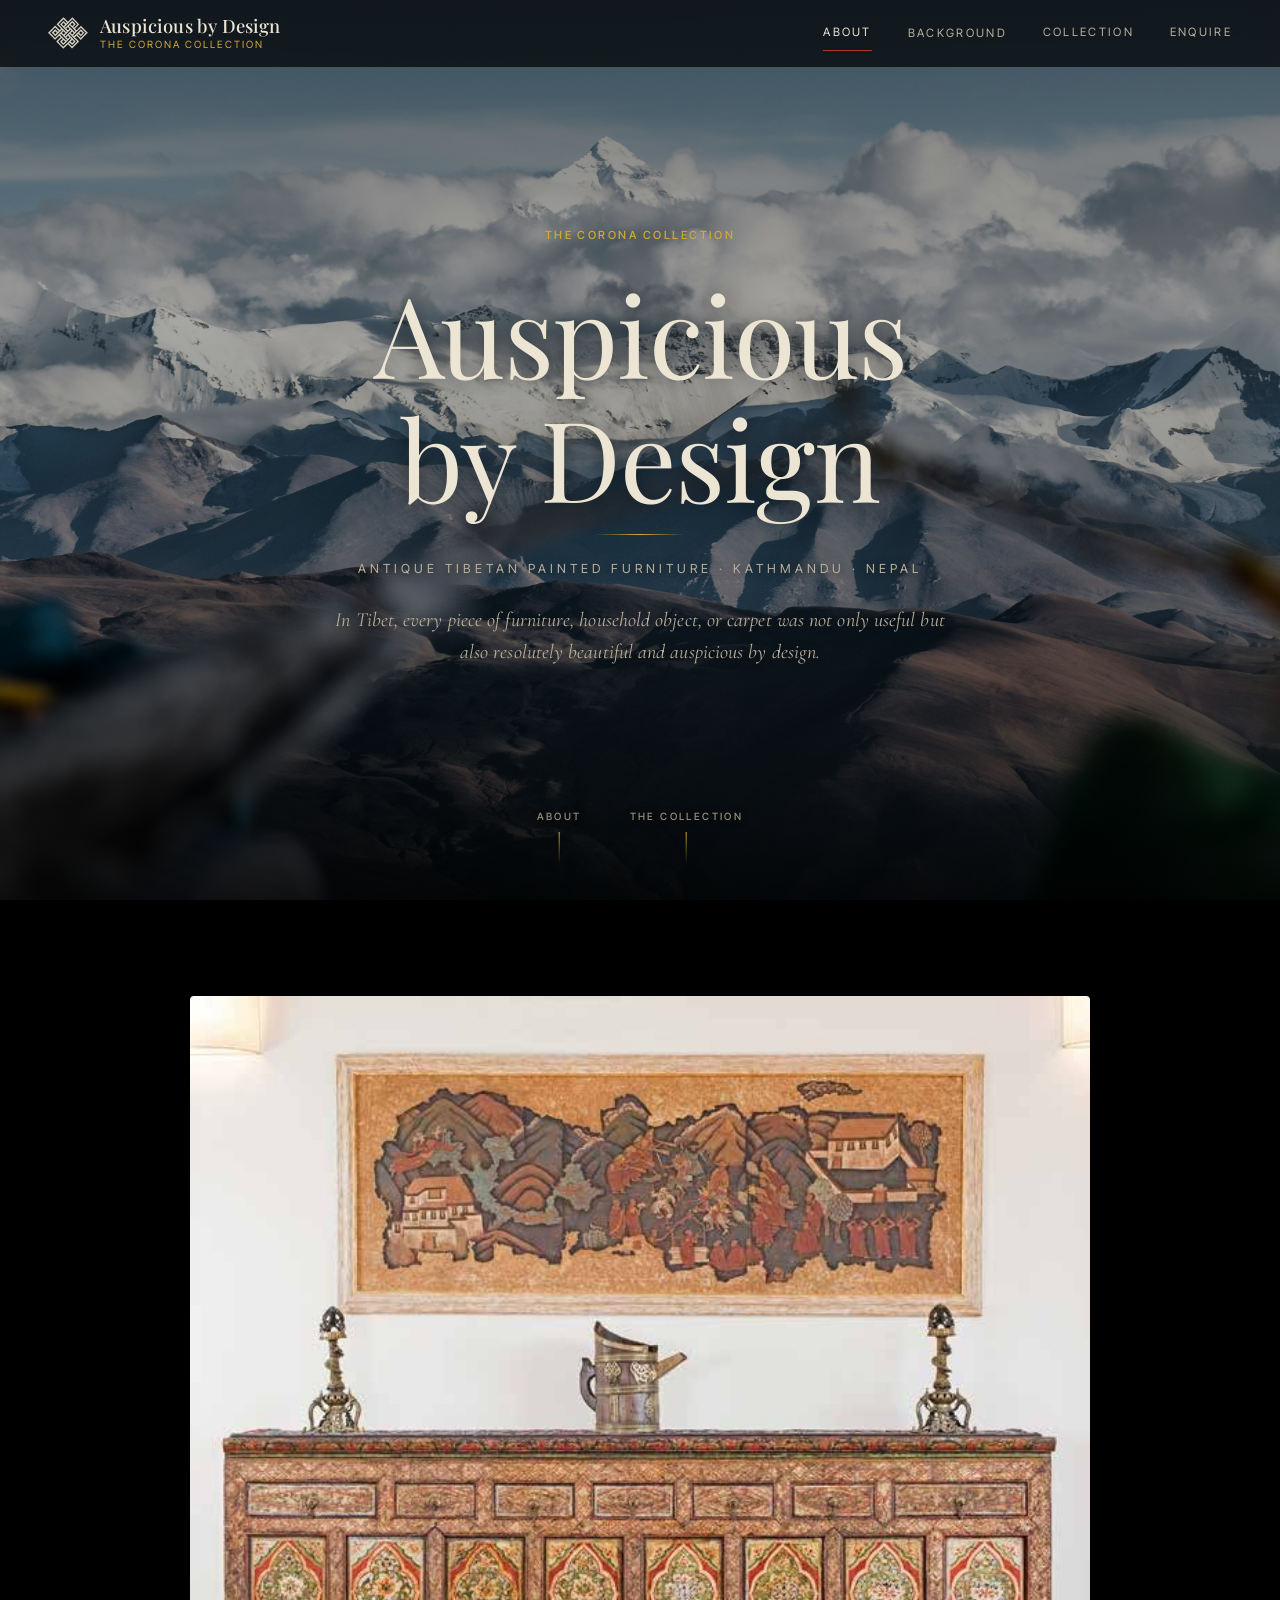
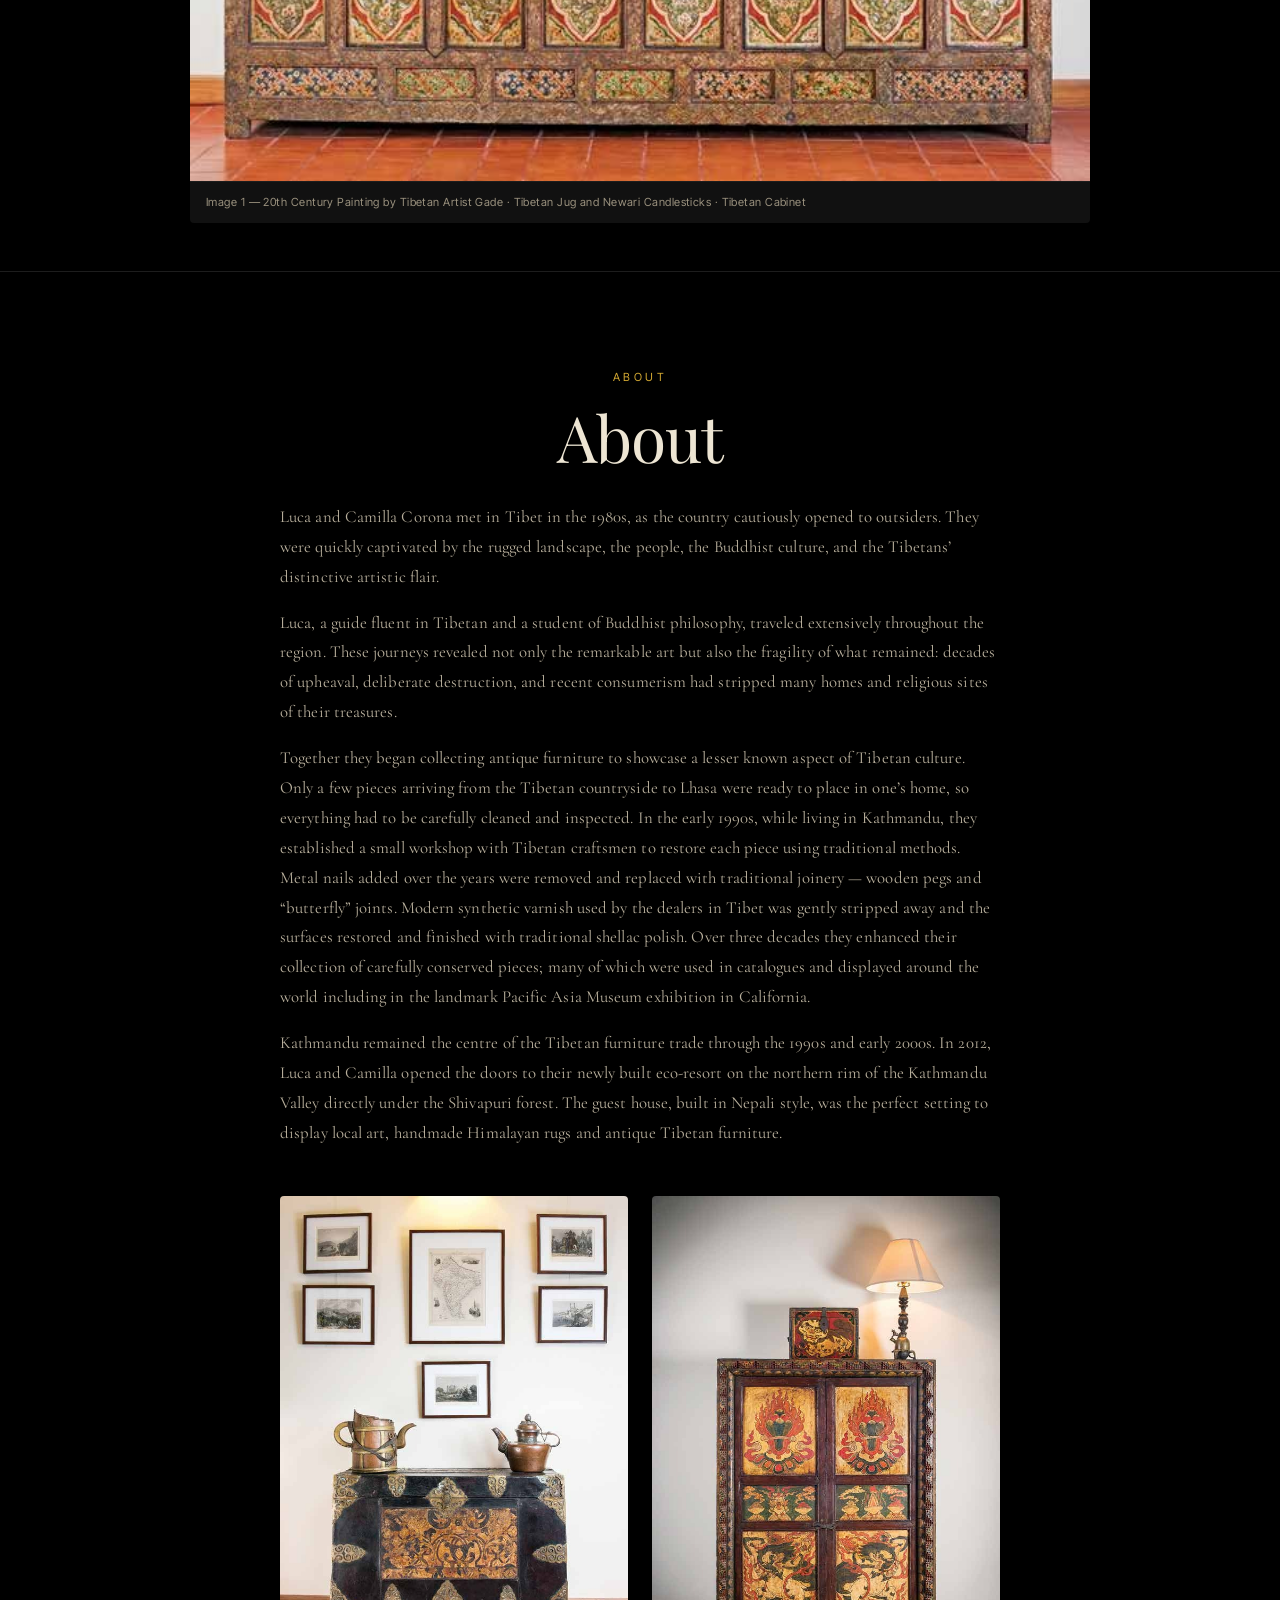
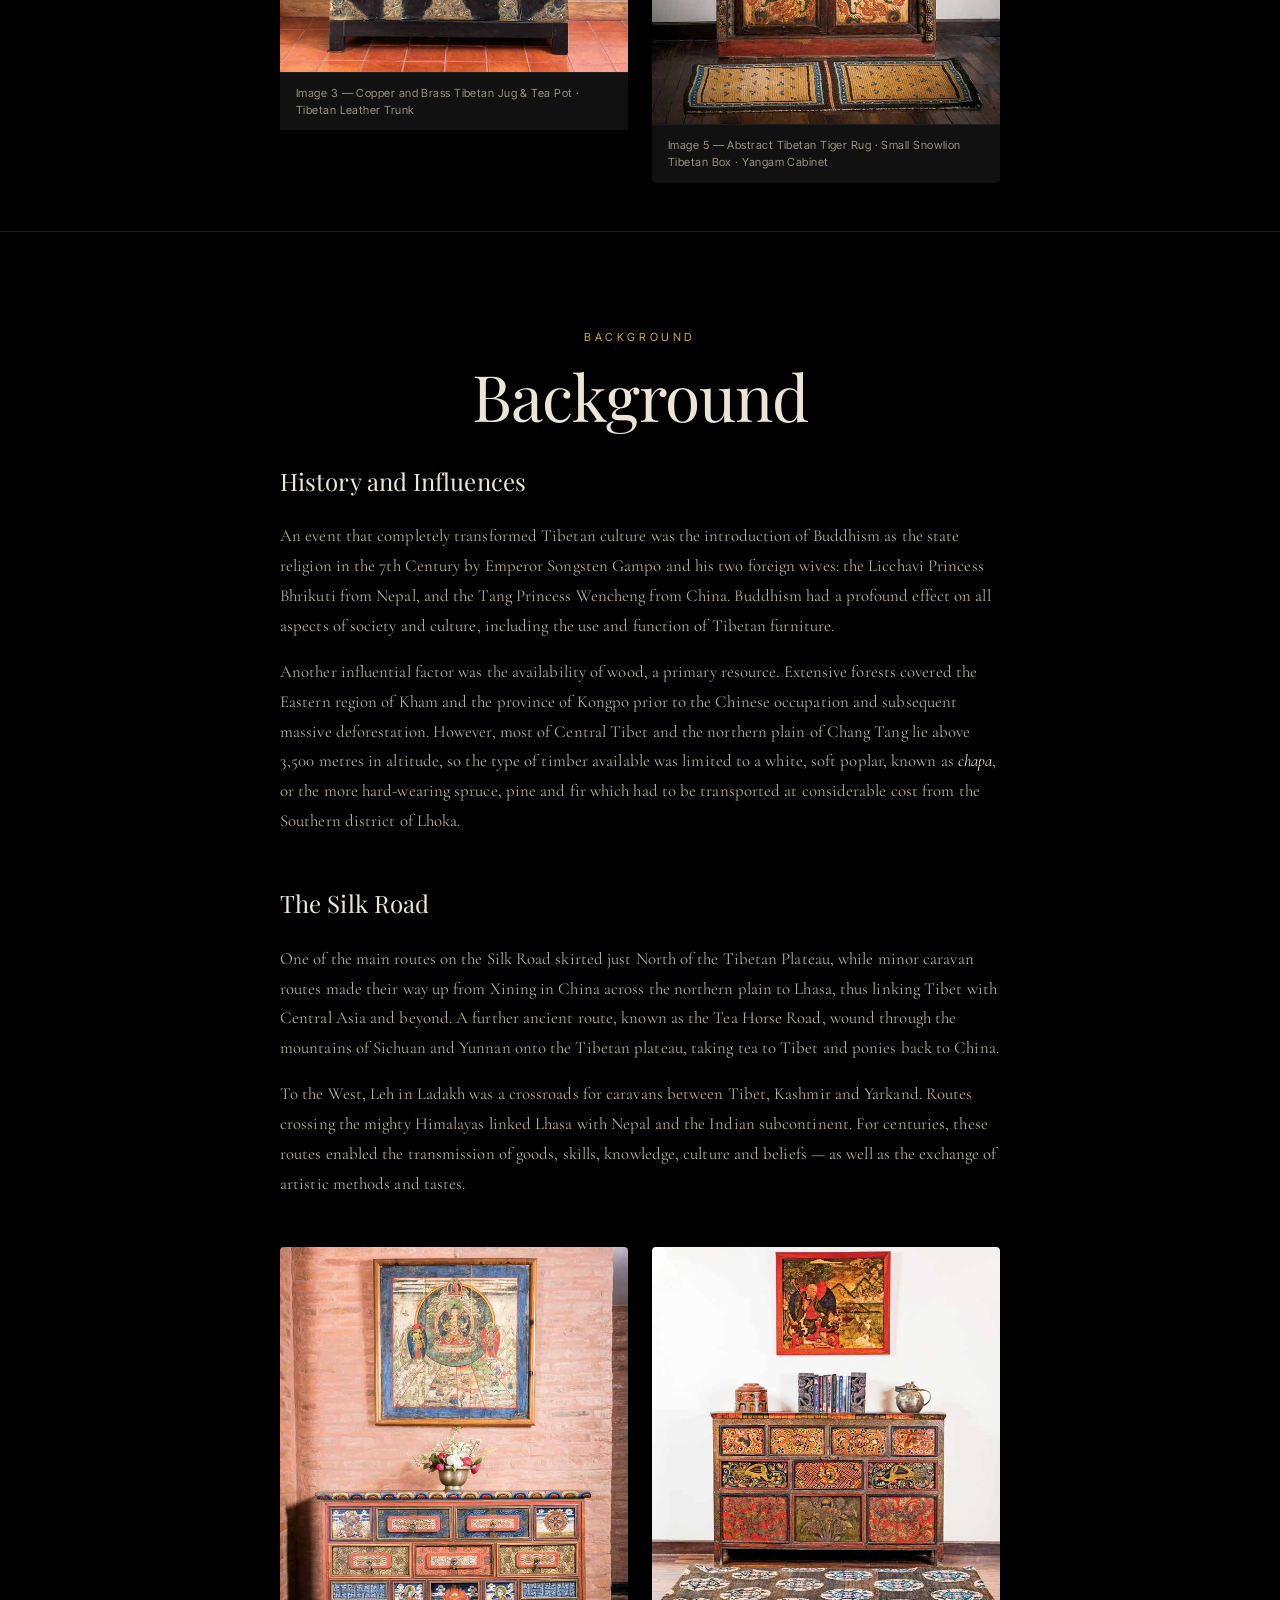
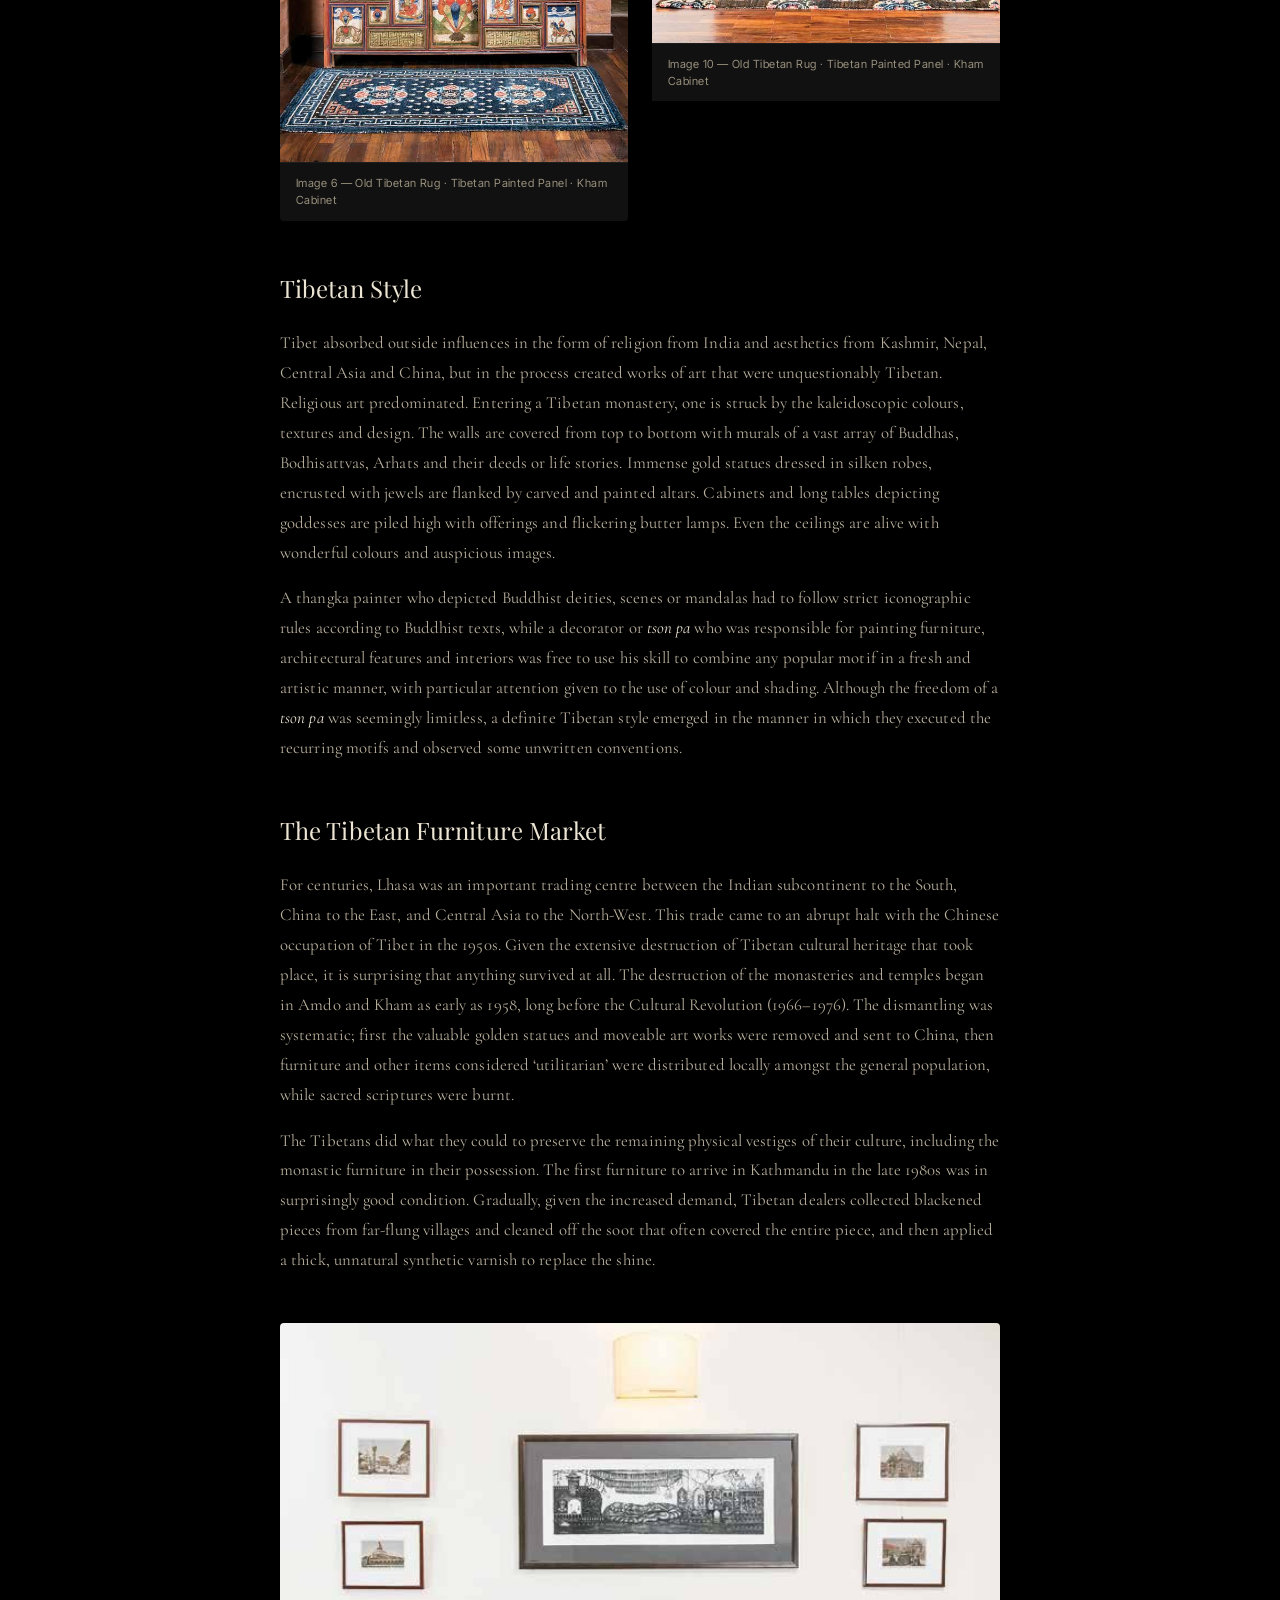
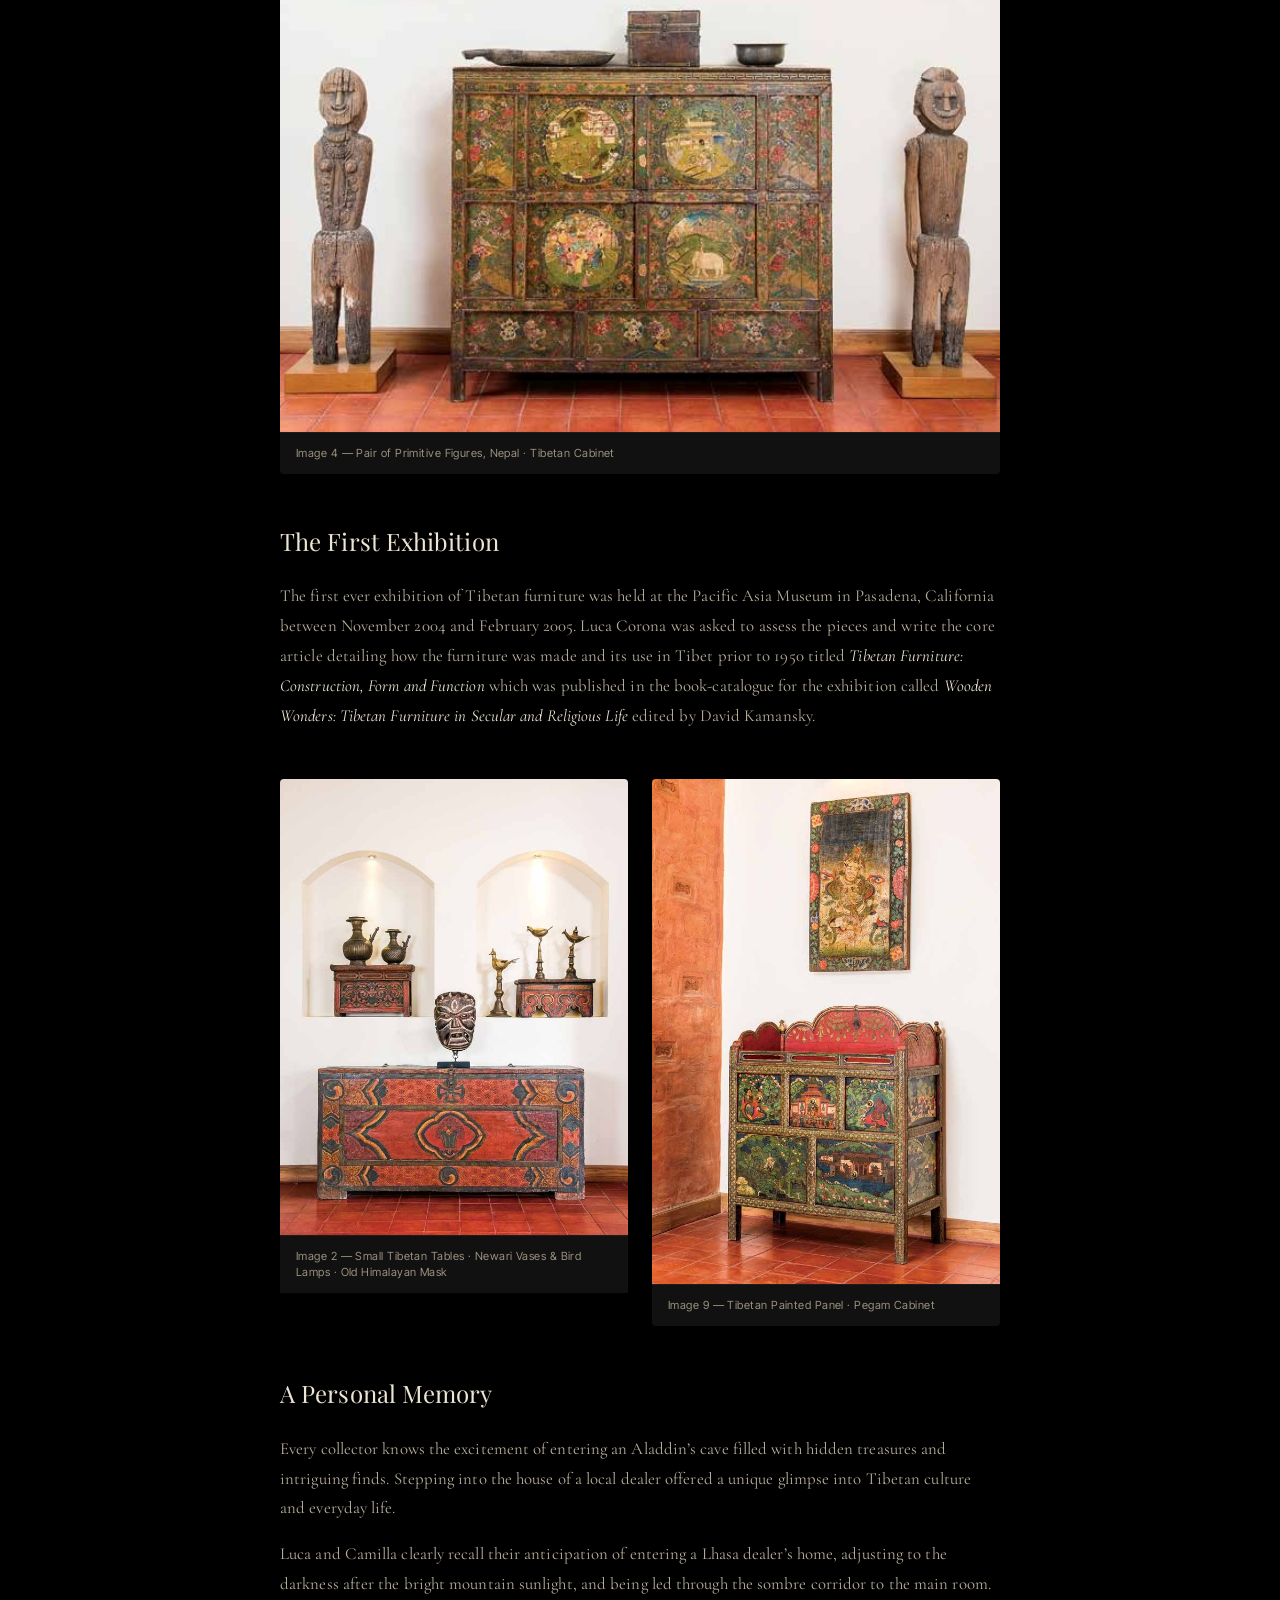
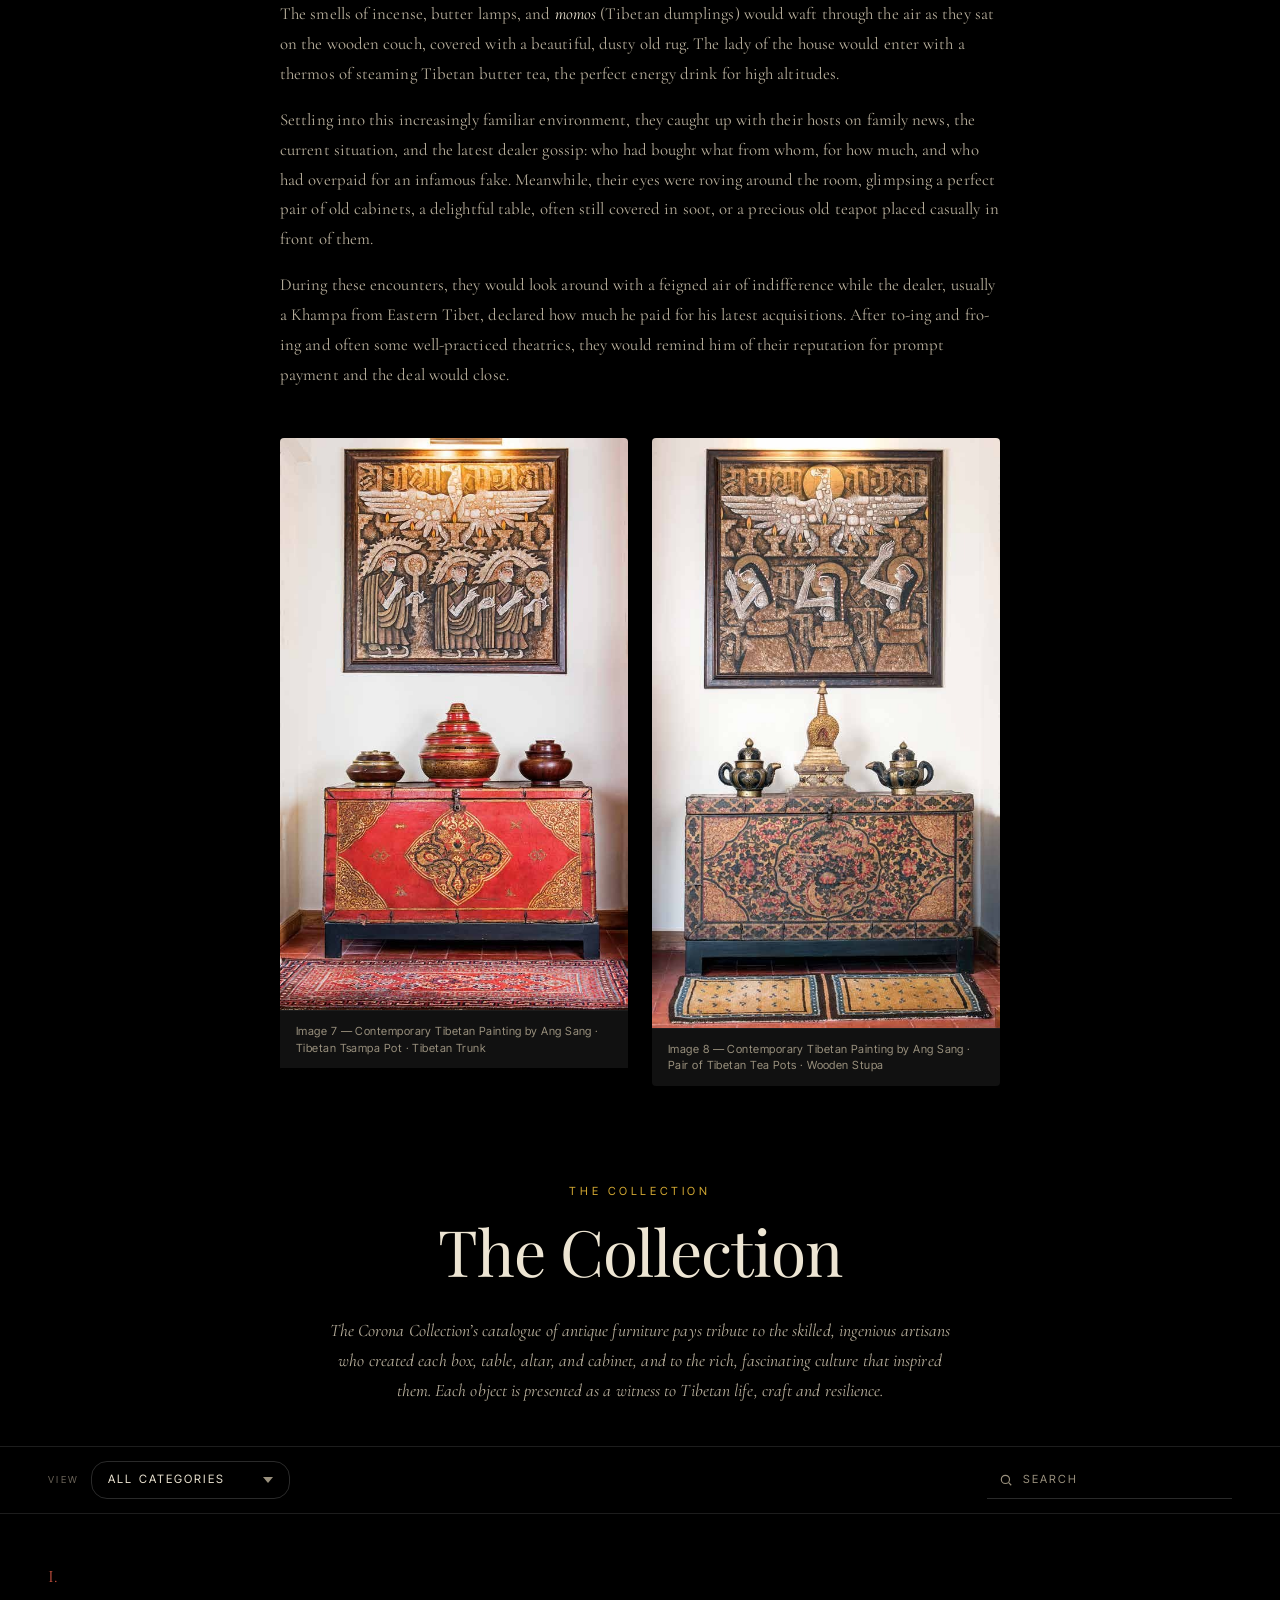
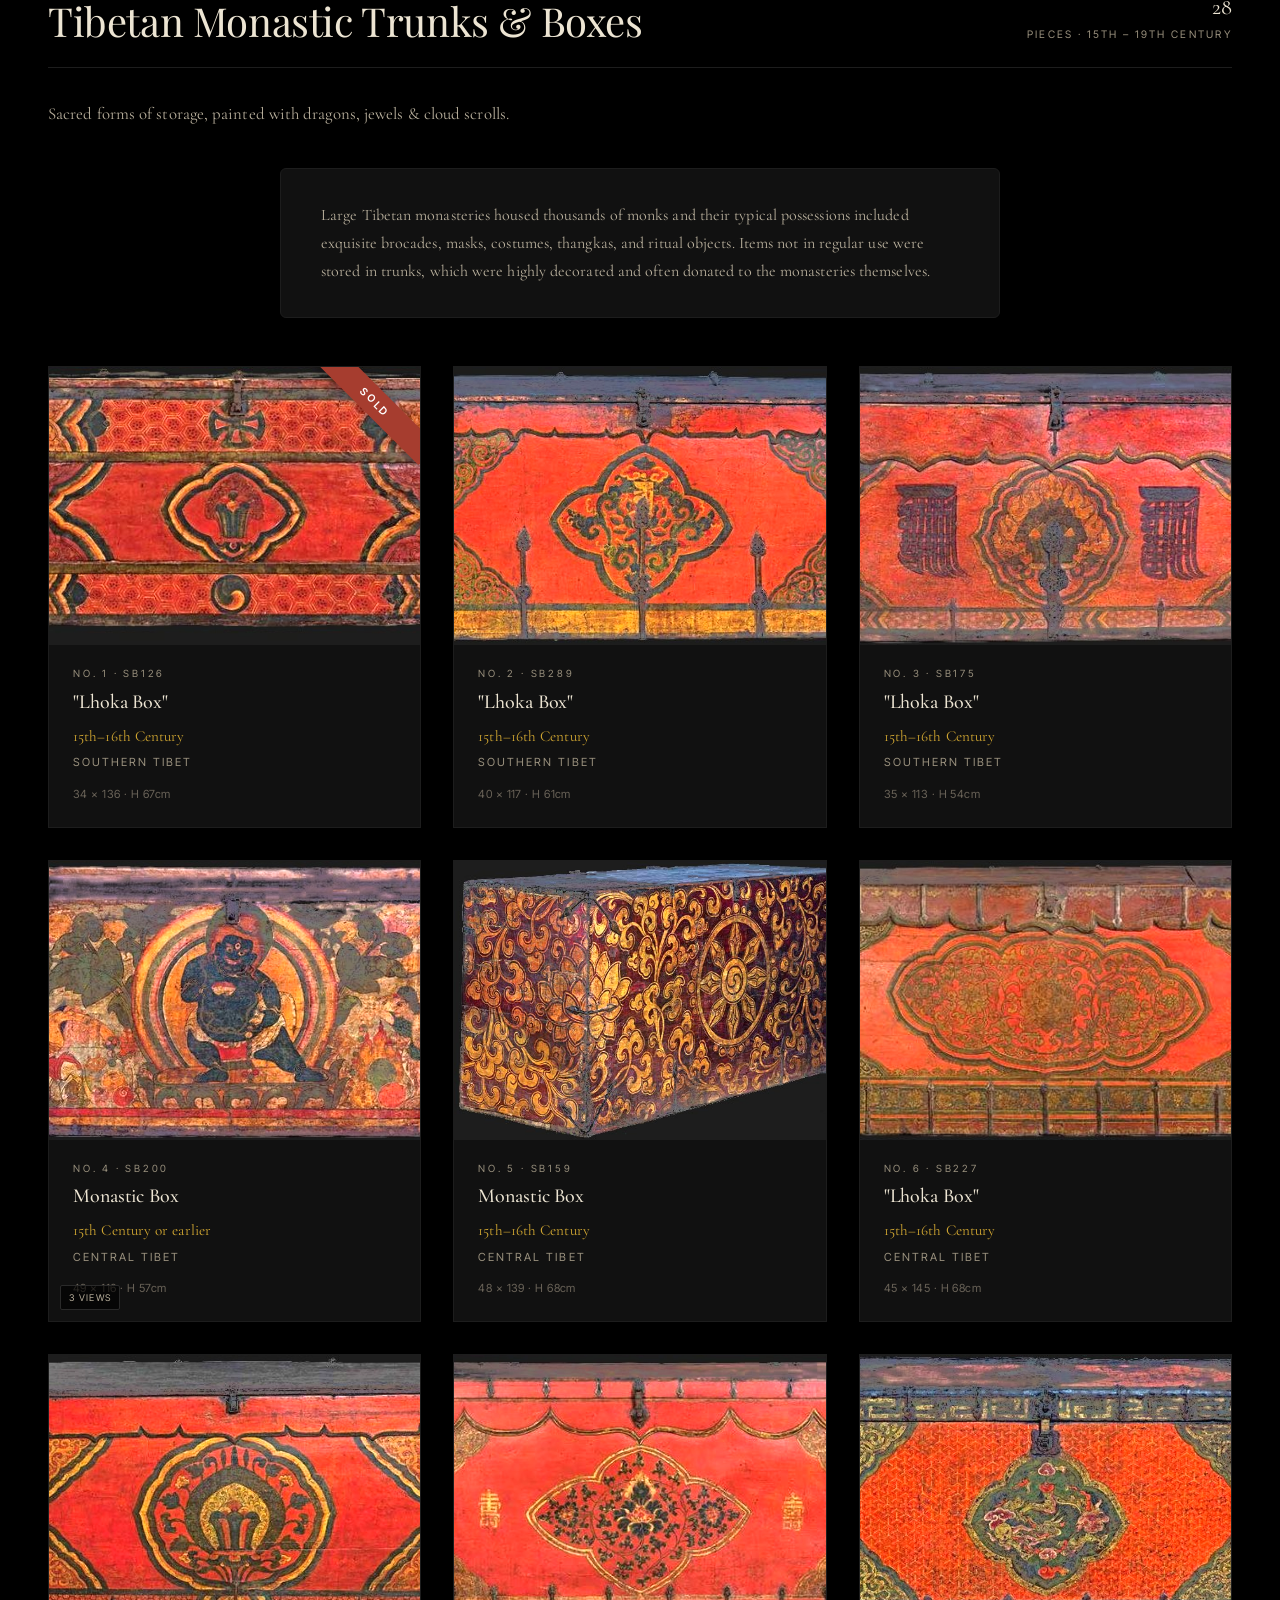
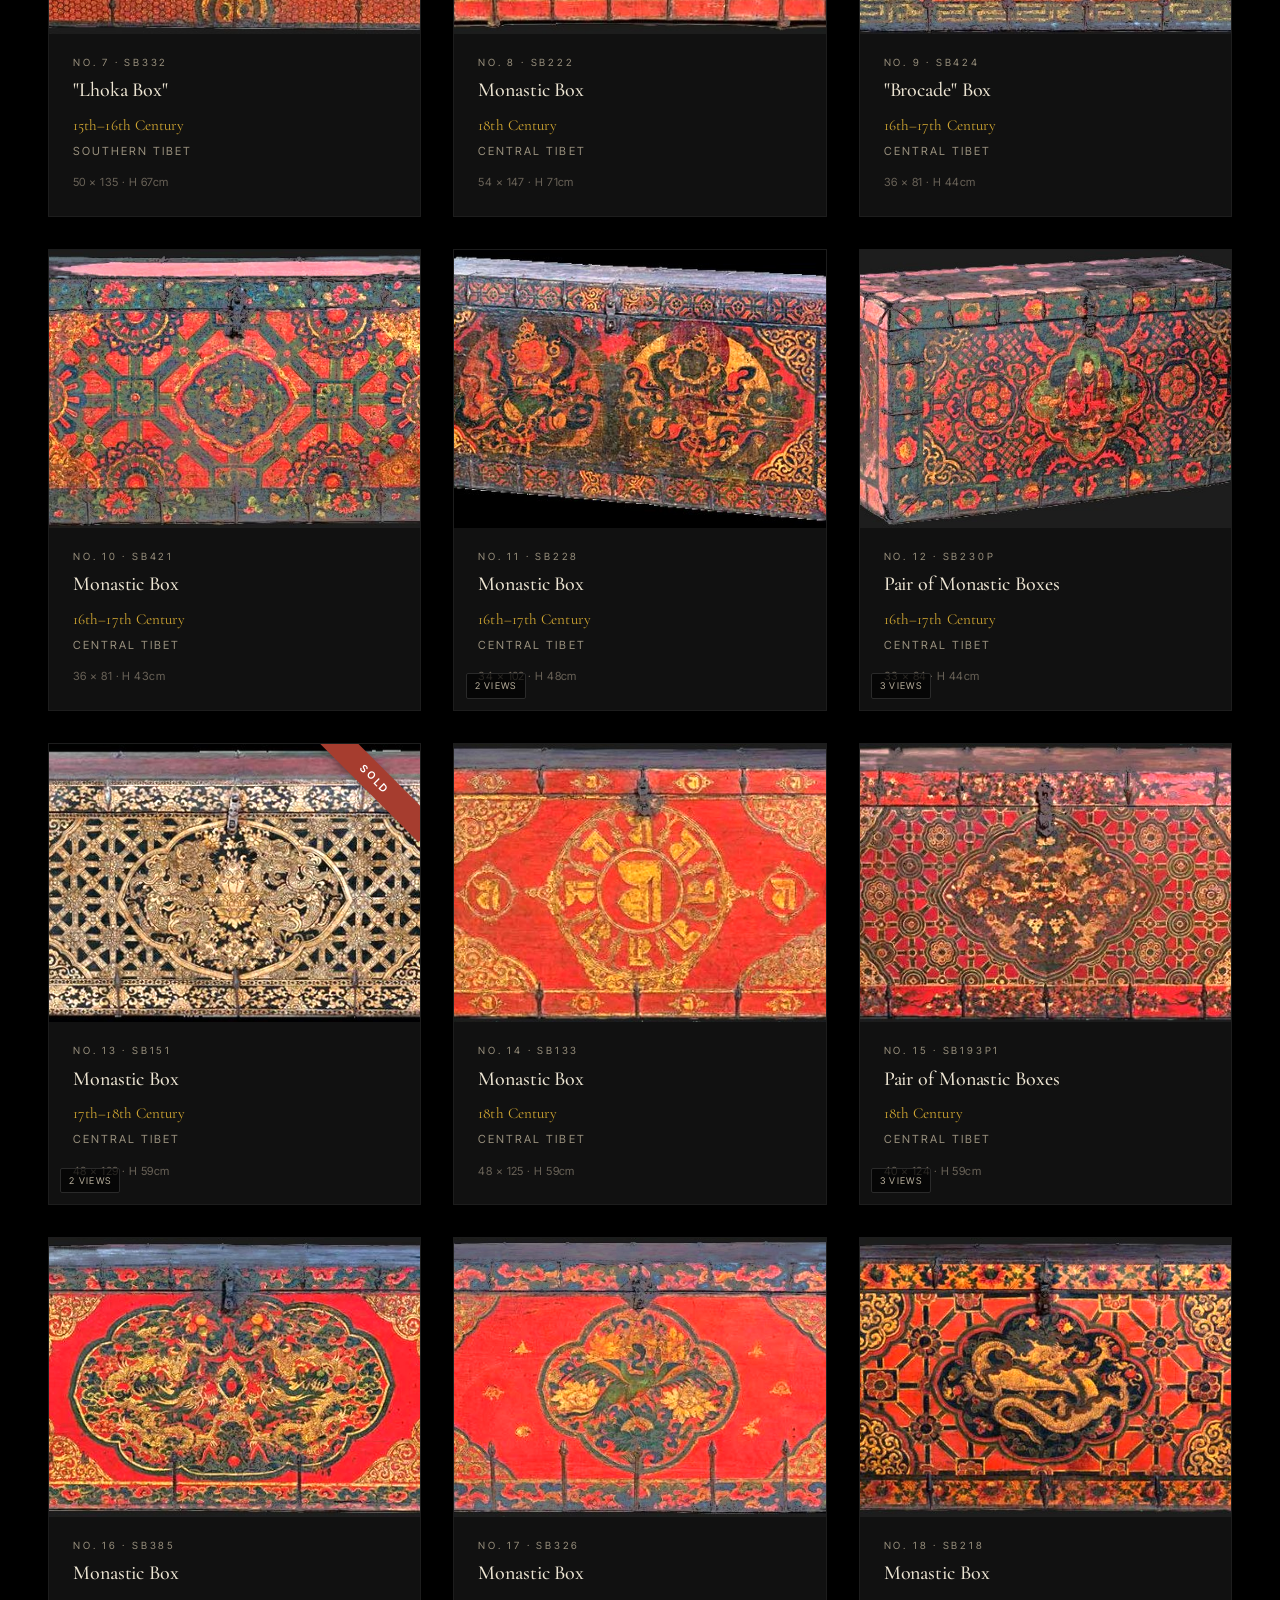
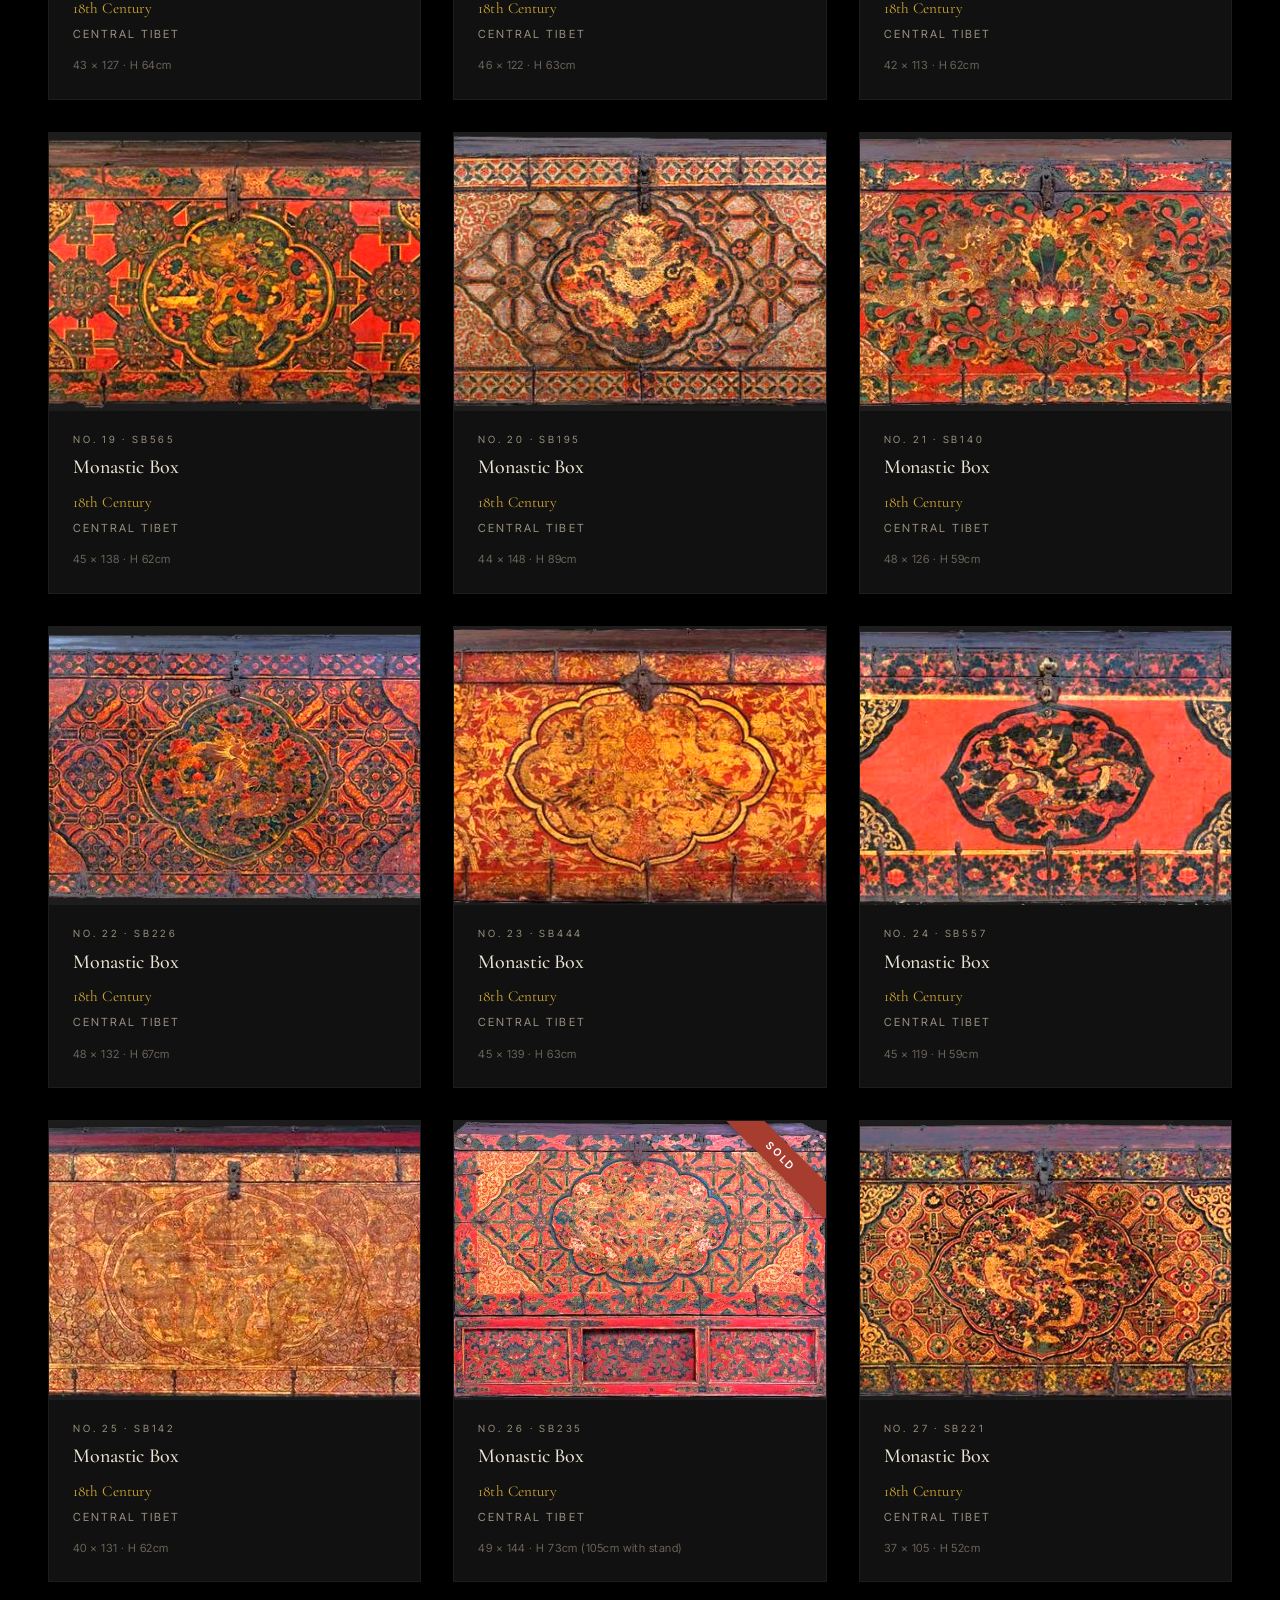
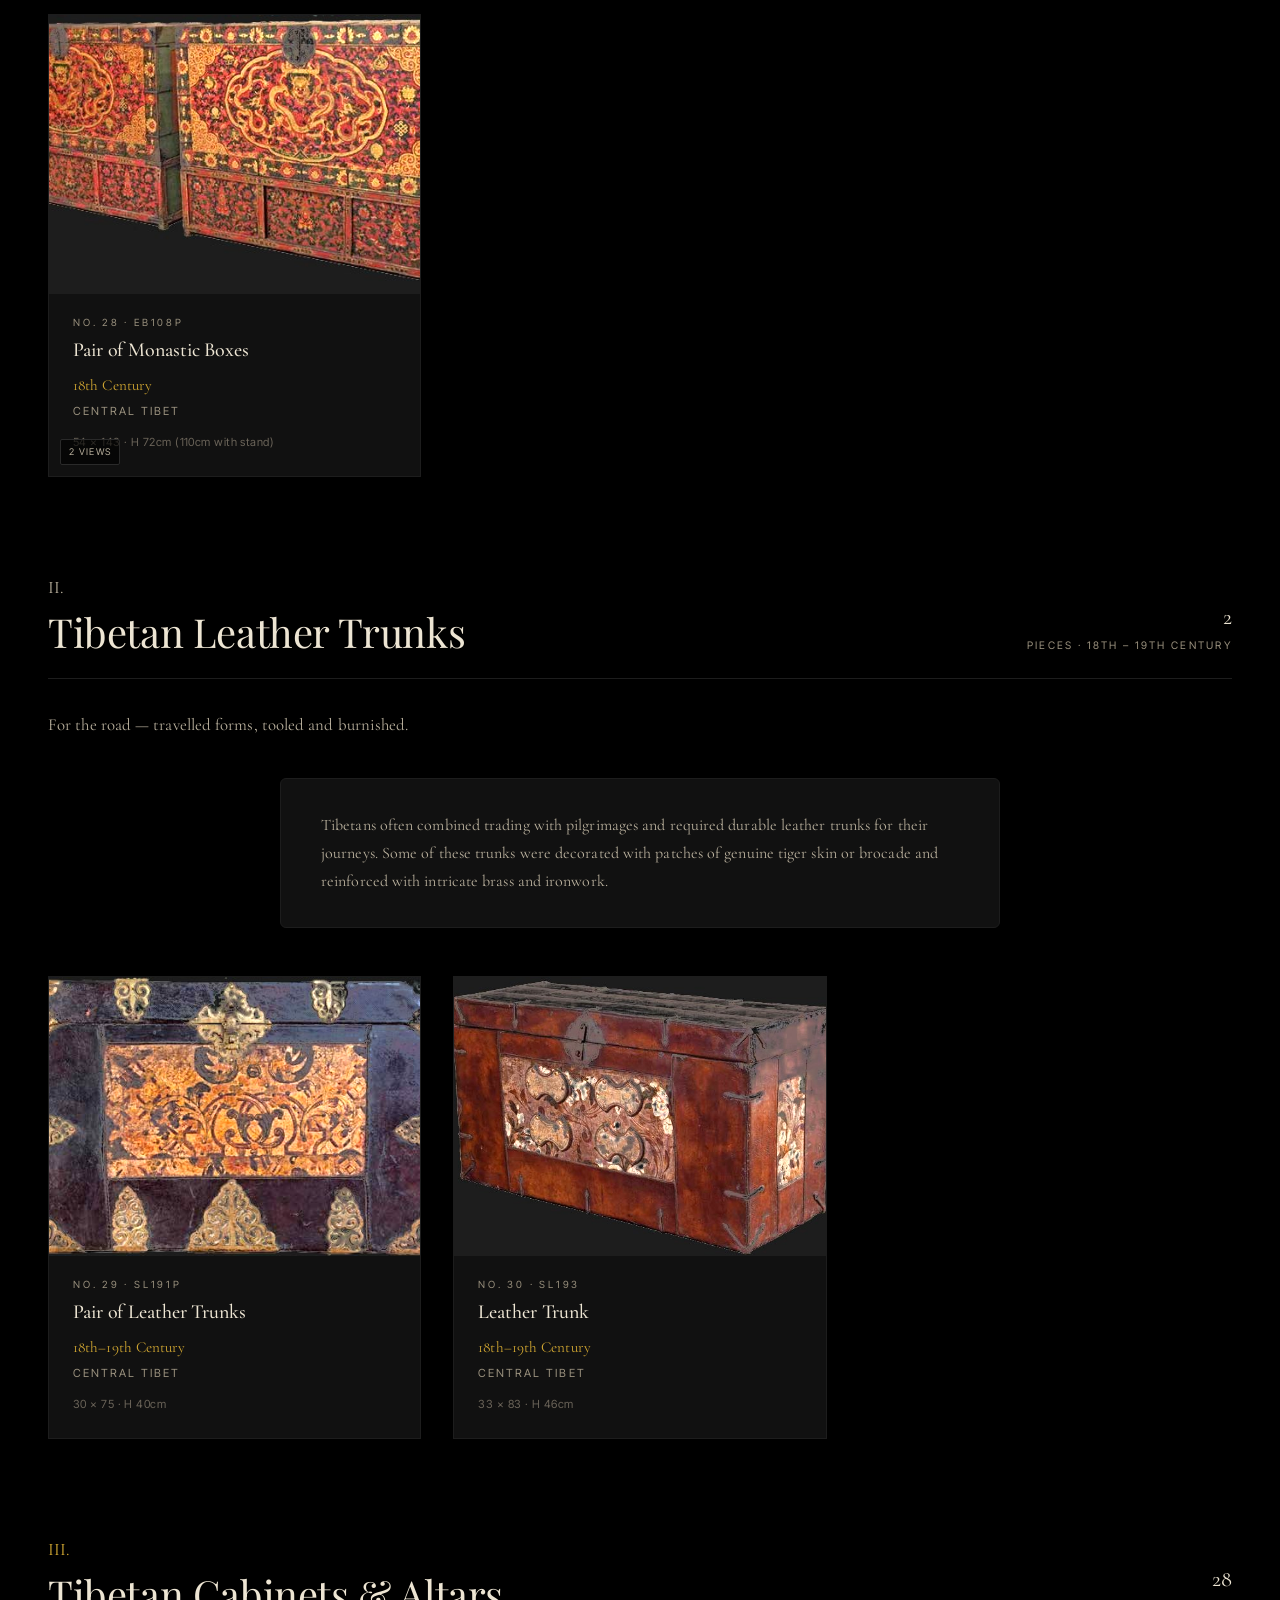
==== commit 5290aab8: "Move Plate 1 above the About section Co-Authored-By: Claude Opus 4.6 <noreply@anthropic.com>" ====
--- a/index.html
+++ b/index.html
@@ -118,6 +118,14 @@
     </div>
   </section>
 
+  <!-- Featured: Plate 1 large — above About -->
+  <div class="plate-hero">
+    <figure class="story-figure featured">
+      <img src="images/plates/plate_01.jpg" alt="Image 1 — Tibetan Cabinet with painting by artist Gade" loading="lazy">
+      <figcaption>Image 1 &mdash; 20th Century Painting by Tibetan Artist Gade &middot; Tibetan Jug and Newari Candlesticks &middot; Tibetan Cabinet</figcaption>
+    </figure>
+  </div>
+
   <!-- ═══════════════════════════════════════════════════
        ABOUT
        ═══════════════════════════════════════════════════ -->
@@ -166,12 +174,6 @@
         </p>
       </div>
 
-      <!-- Featured: Plate 1 large -->
-      <figure class="story-figure featured">
-        <img src="images/plates/plate_01.jpg" alt="Image 1 — Tibetan Cabinet with painting by artist Gade" loading="lazy">
-        <figcaption>Image 1 &mdash; 20th Century Painting by Tibetan Artist Gade &middot; Tibetan Jug and Newari Candlesticks &middot; Tibetan Cabinet</figcaption>
-      </figure>
-
       <!-- Plates 3 & 5 side by side -->
       <div class="story-gallery">
         <figure class="story-figure">
--- a/css/style.css
+++ b/css/style.css
@@ -926,6 +926,12 @@
   text-transform: uppercase;
   letter-spacing: 0.24em;
   color: var(--ink-mute);
+}
+
+/* Plate hero — featured image between hero and About */
+.plate-hero {
+  padding: var(--pad-md) var(--pad-md) 0;
+  background: var(--bg);
 }
 
 /* Featured plate — single large image */
